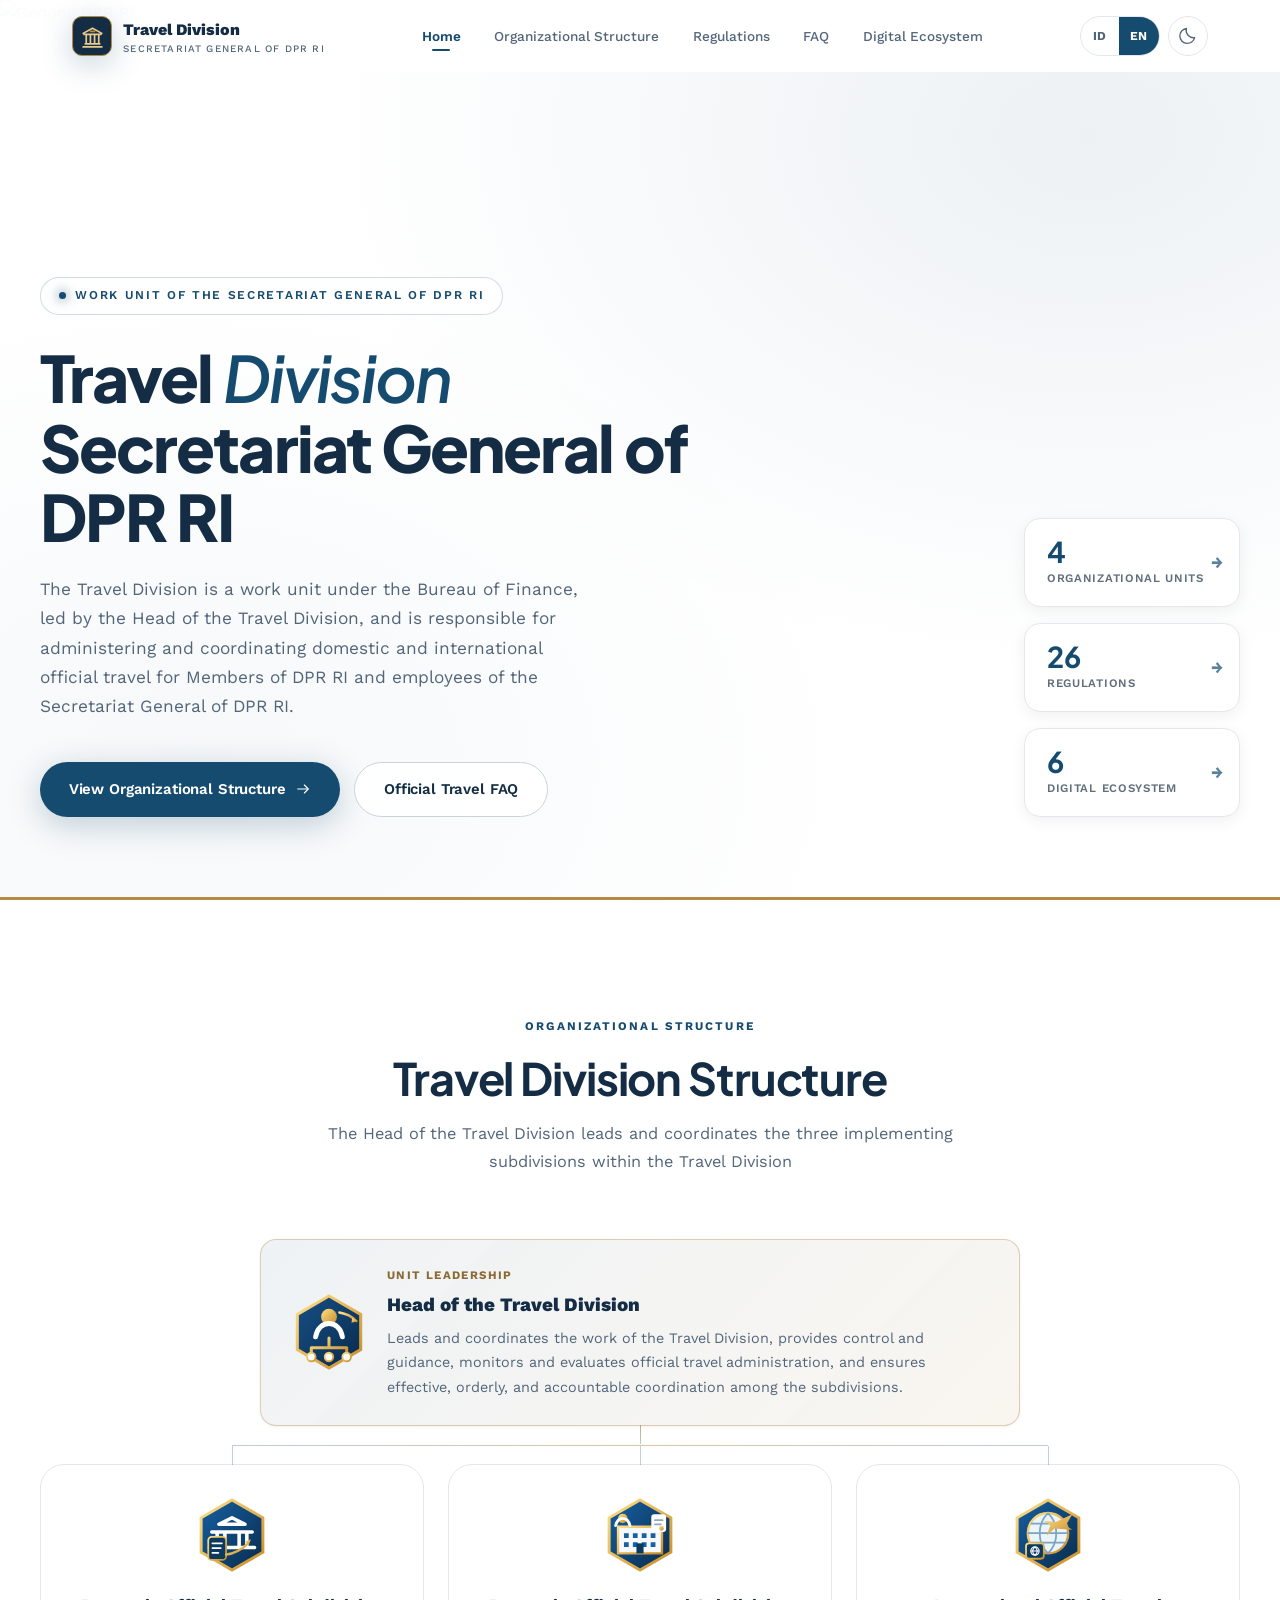
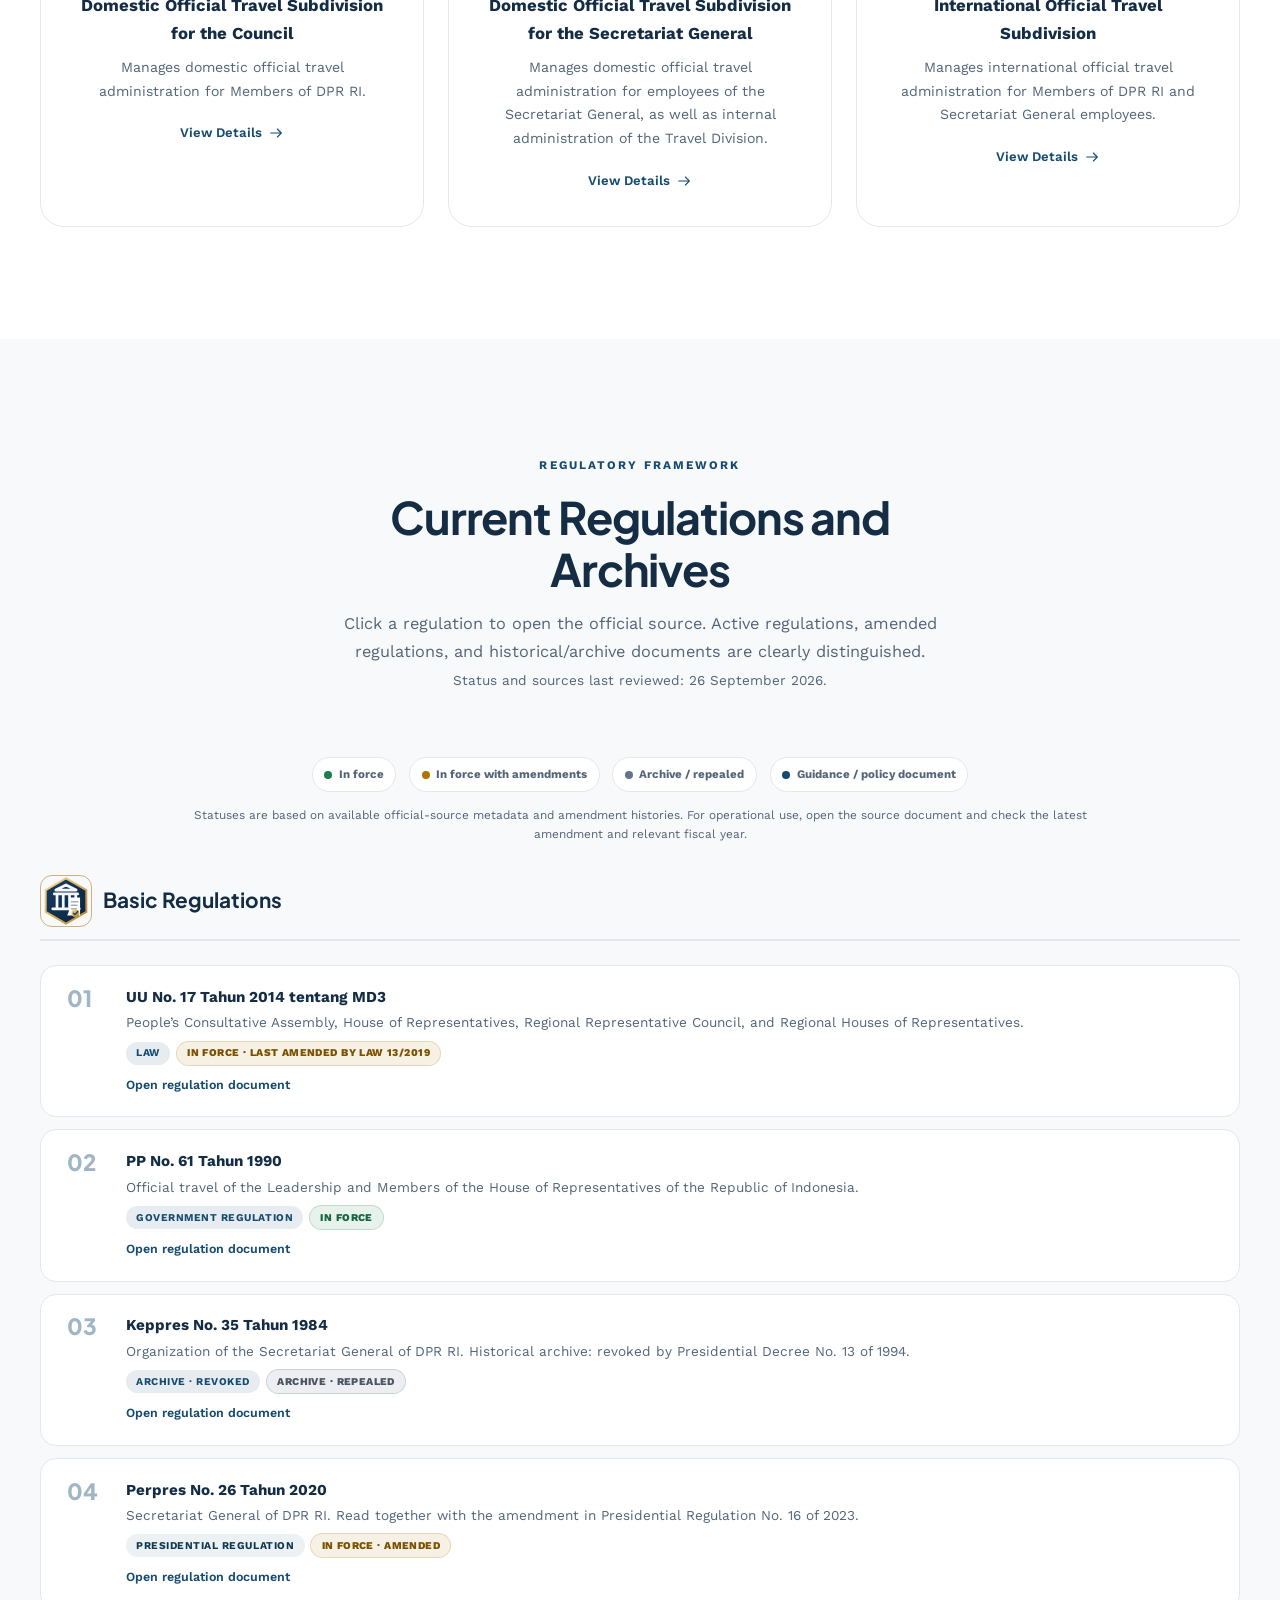
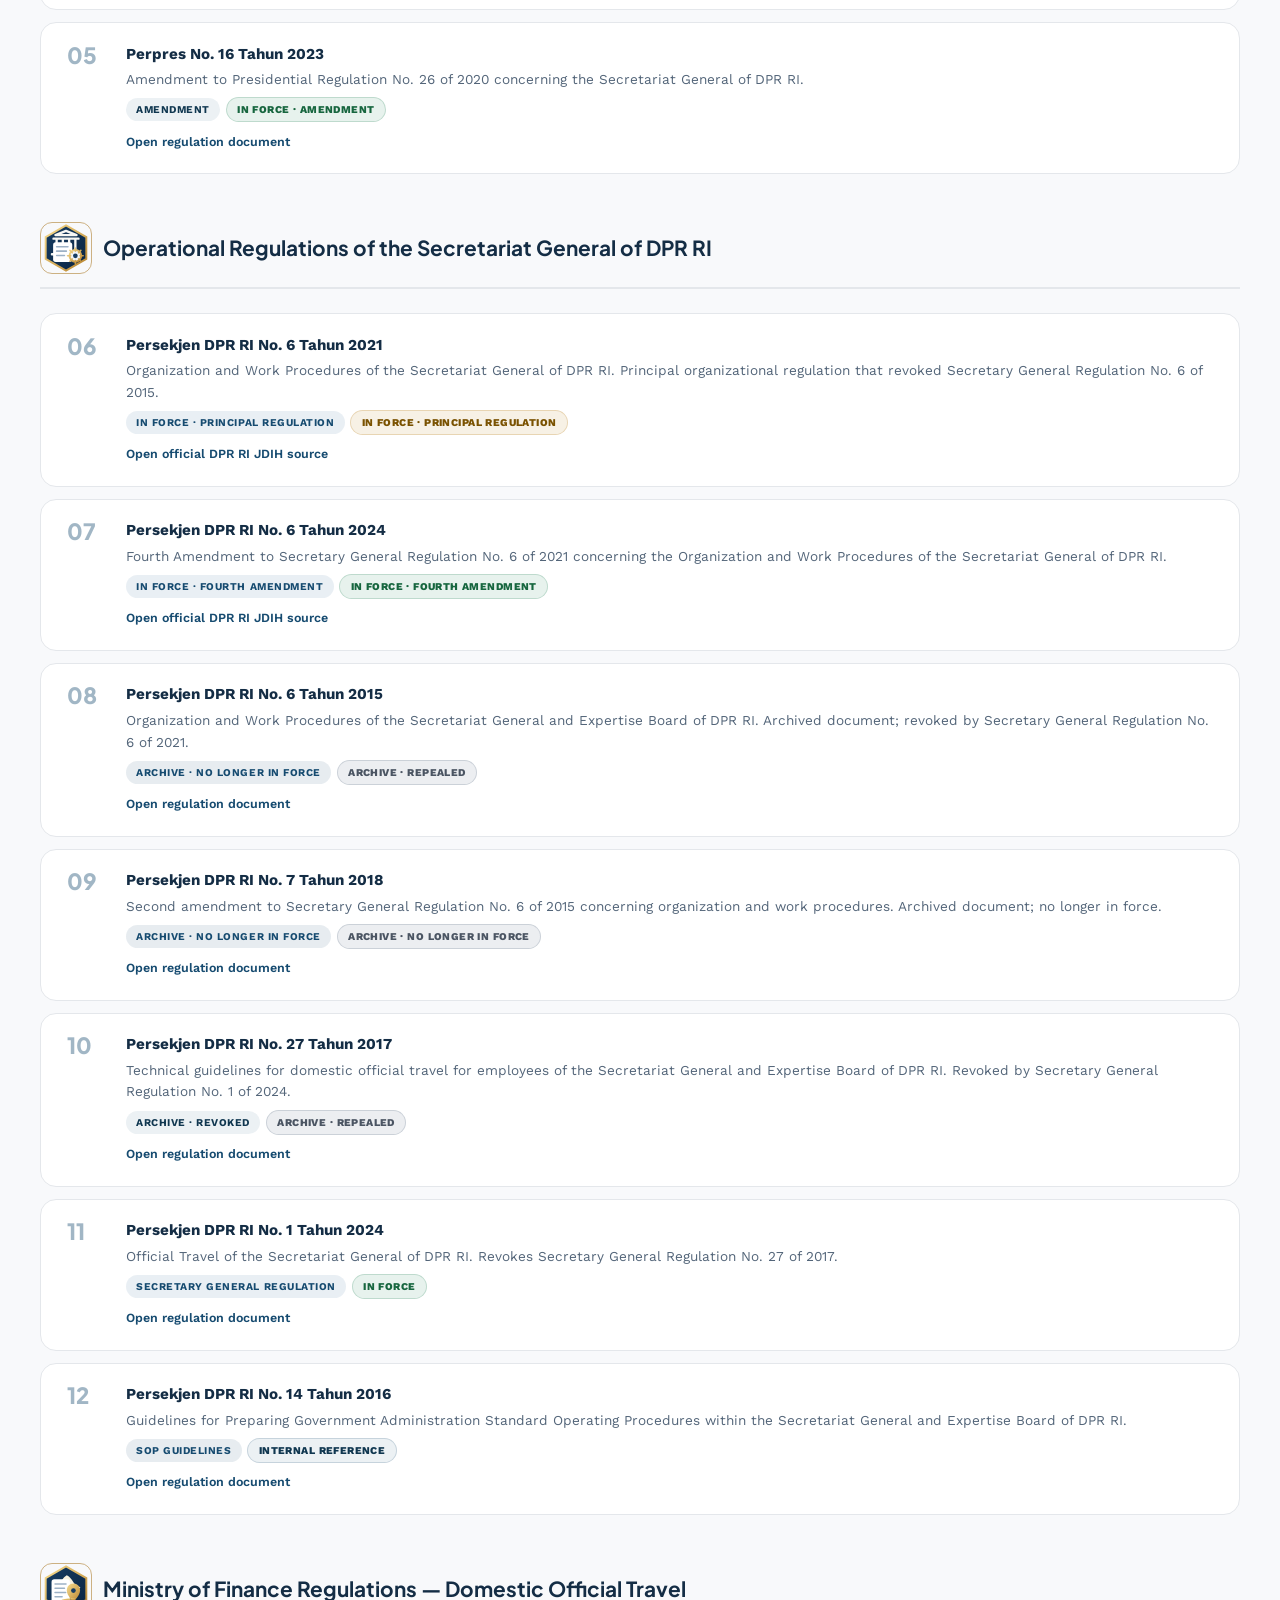
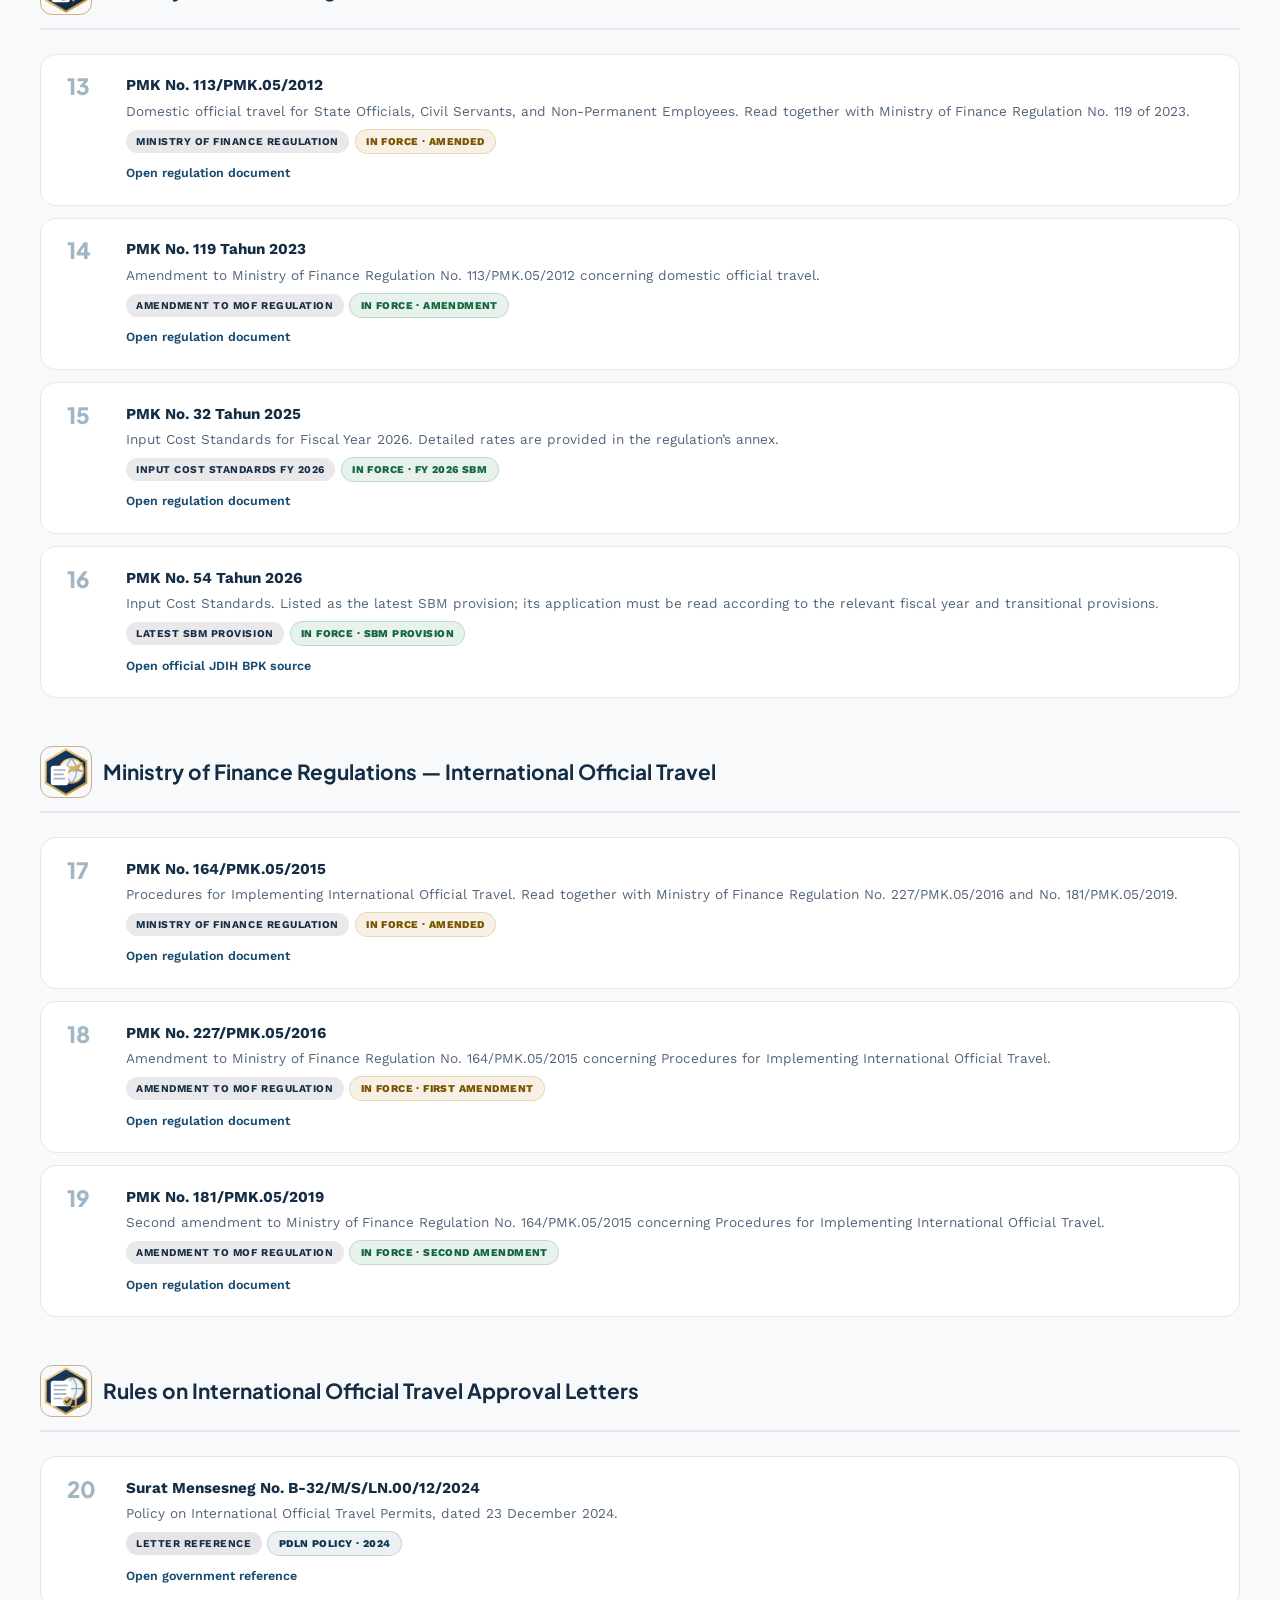
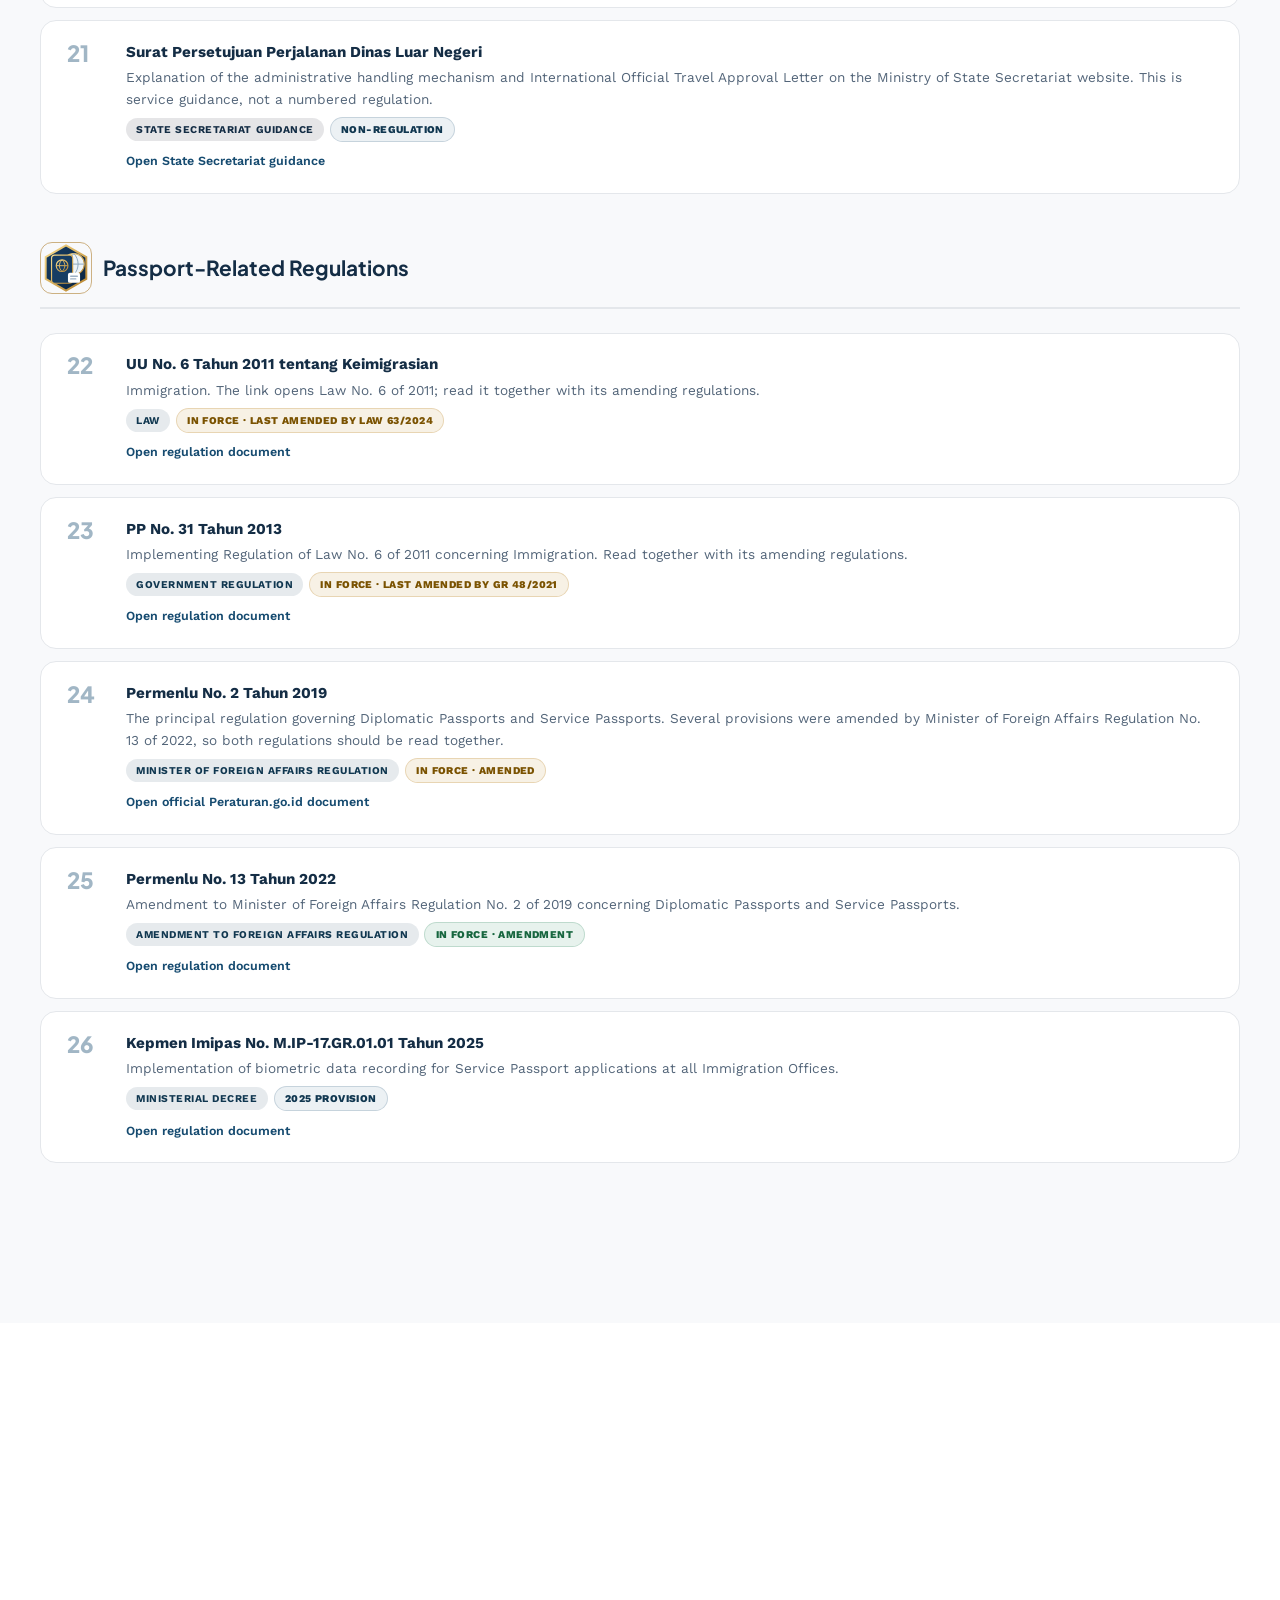
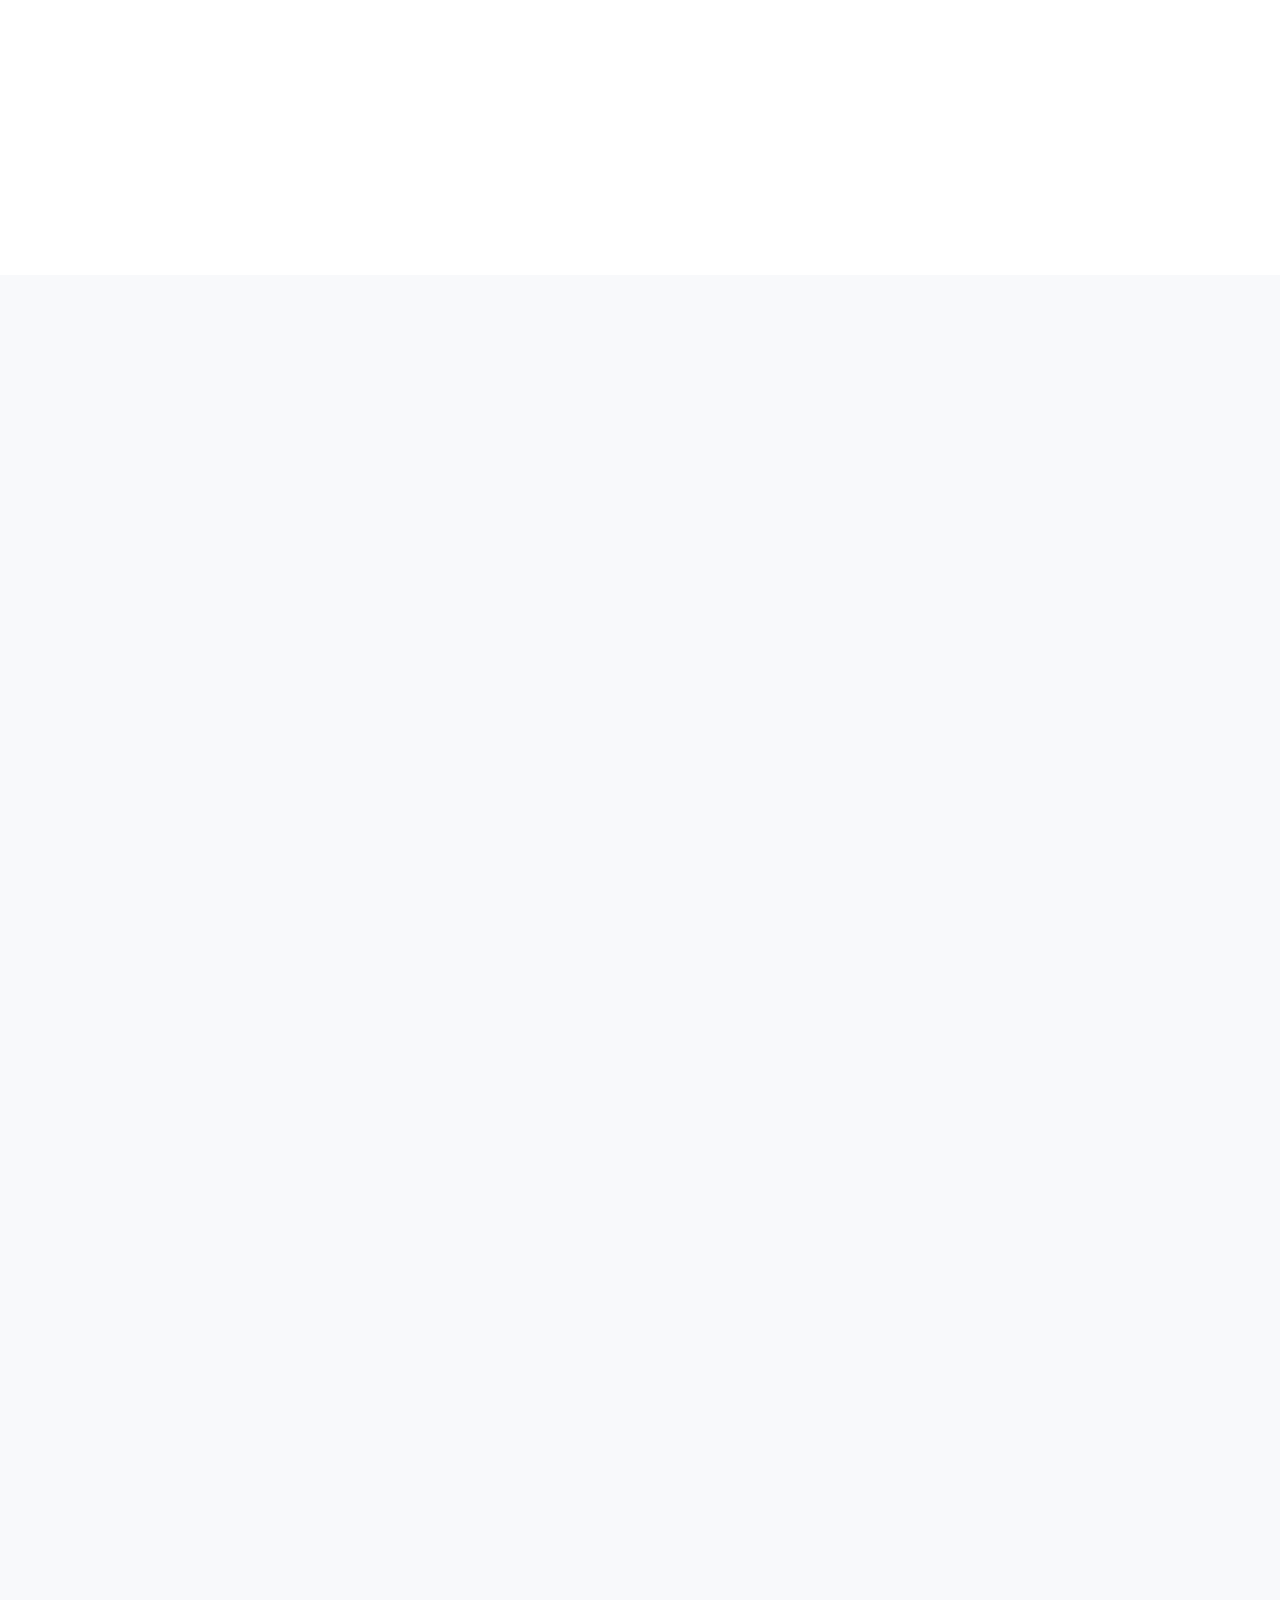
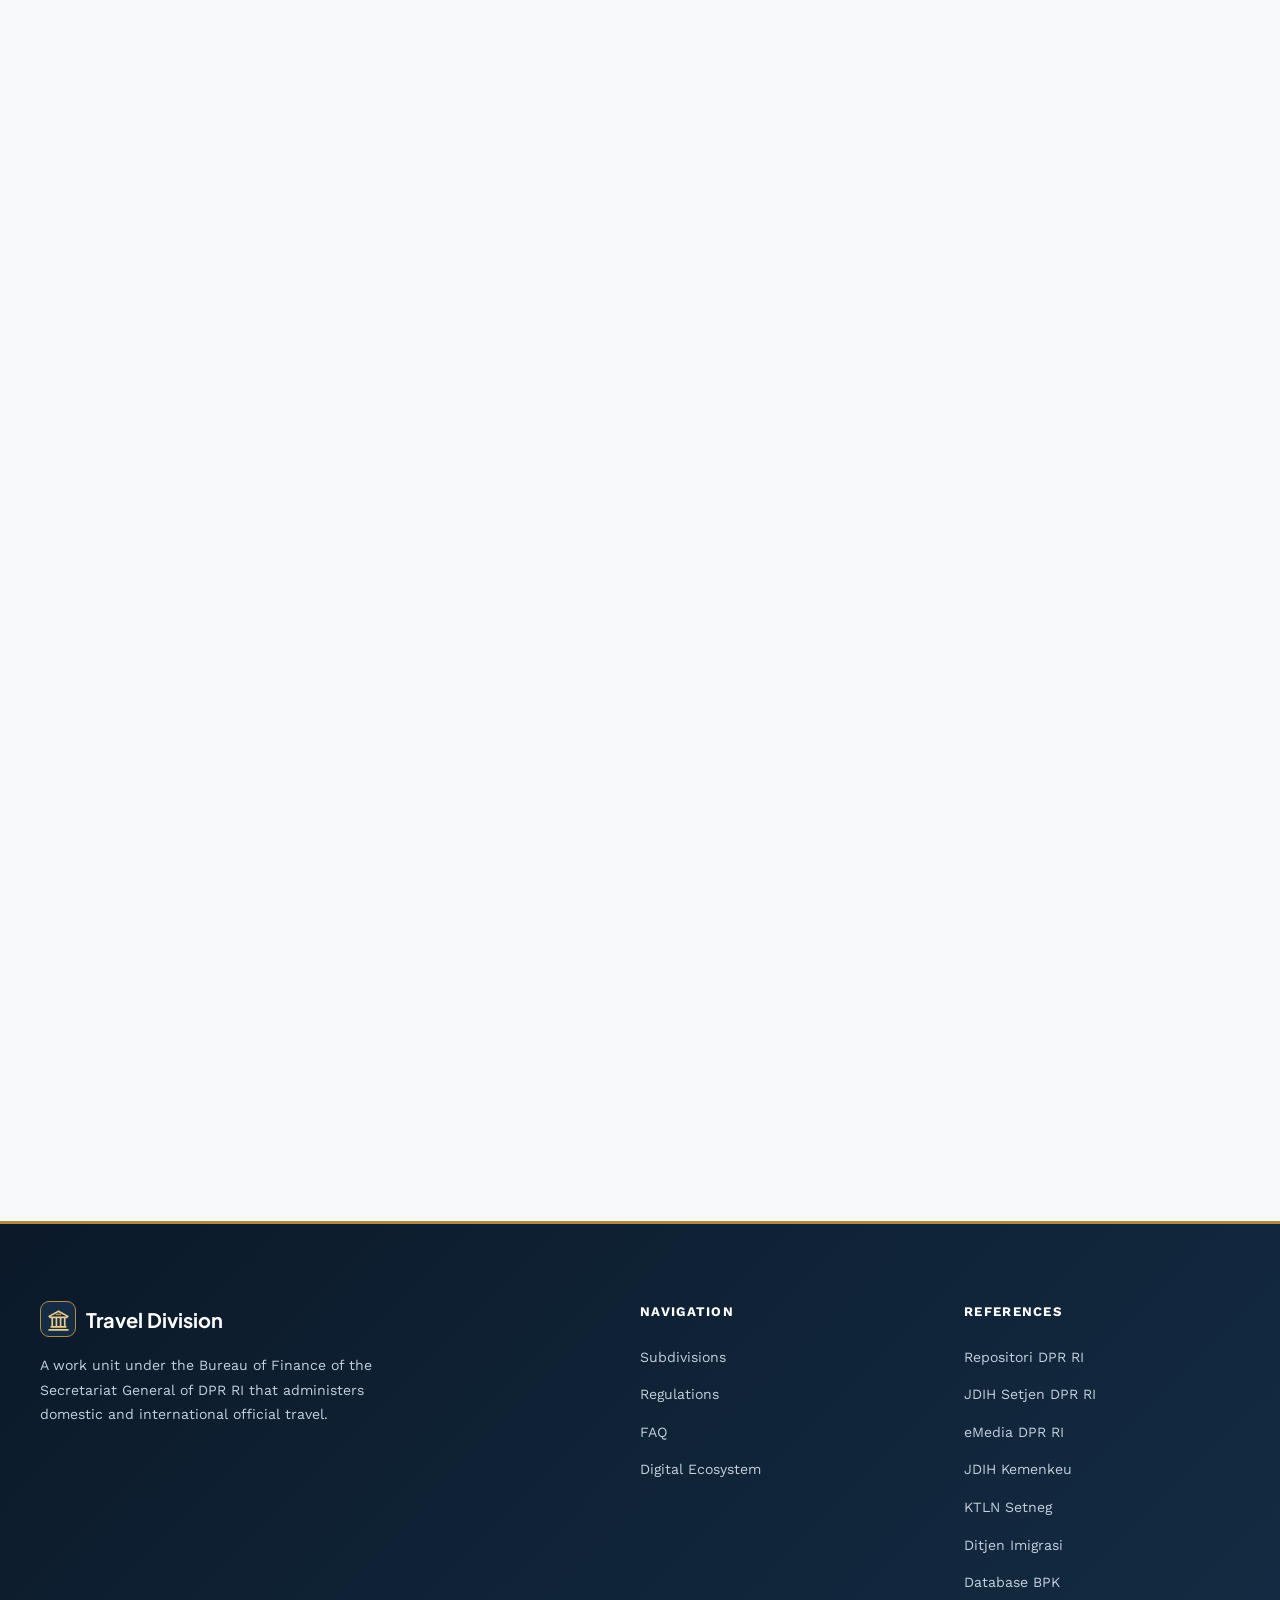
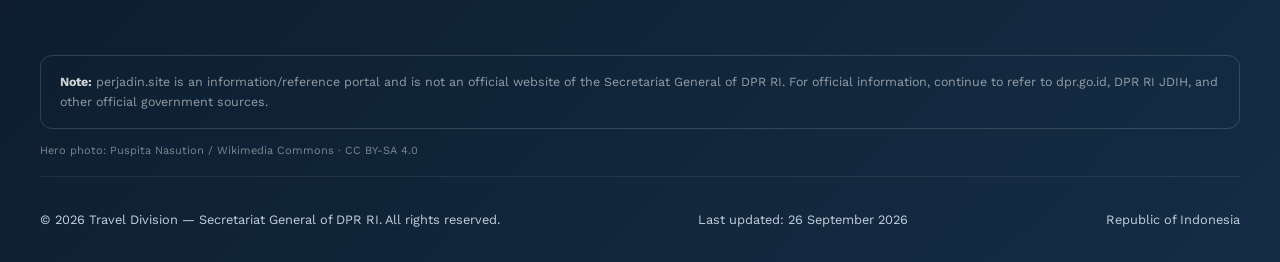
==== en.html @ 9d063dad "Bust cache for restored opening assets on English page" ====
<!DOCTYPE html>
<html lang="en">
<head>
<meta charset="UTF-8">
<meta name="viewport" content="width=device-width, initial-scale=1.0">
<meta name="robots" content="index,follow,max-image-preview:large">
<meta name="referrer" content="strict-origin-when-cross-origin">
<link rel="canonical" href="https://perjadin.site/en.html">
<link rel="alternate" hreflang="id" href="https://perjadin.site/">
<link rel="alternate" hreflang="en" href="https://perjadin.site/en.html">
<link rel="alternate" hreflang="x-default" href="https://perjadin.site/">
<link rel="icon" type="image/svg+xml" href="/assets/logo-aplikasi-perjalanan-dinas.svg?v=20260926-1">
<link rel="apple-touch-icon" sizes="180x180" href="/assets/apple-touch-icon.png?v=20260926-1">
<link rel="manifest" href="/site.webmanifest">
<meta name="theme-color" content="#164B70">
<meta property="og:type" content="website">
<meta property="og:site_name" content="perjadin.site">
<meta property="og:locale" content="en_US">
<meta property="og:locale:alternate" content="id_ID">
<meta property="og:url" content="https://perjadin.site/en.html">
<meta property="og:title" content="Travel Division — Secretariat General of DPR RI">
<meta property="og:updated_time" content="2026-09-26T10:37:00+07:00">
<meta property="og:description" content="Official travel information, regulations, FAQs, and the digital ecosystem of the Travel Division, Secretariat General of DPR RI.">
<meta property="og:image" content="https://raw.githubusercontent.com/wongkito80/perjadin-site/main/assets/og-perjadin.png">
<meta property="og:image:url" content="https://raw.githubusercontent.com/wongkito80/perjadin-site/main/assets/og-perjadin.png">
<meta property="og:image:secure_url" content="https://raw.githubusercontent.com/wongkito80/perjadin-site/main/assets/og-perjadin.png">
<meta property="og:image:type" content="image/png">
<meta property="og:image:width" content="1200">
<meta property="og:image:height" content="630">
<meta property="og:image:alt" content="Travel Division, Bureau of Finance, Secretariat General of DPR RI — Official Travel Digital Ecosystem">
<meta name="twitter:card" content="summary_large_image">
<meta name="twitter:title" content="Travel Division — Secretariat General of DPR RI">
<meta name="twitter:description" content="Official travel information, regulations, FAQs, and the digital ecosystem of the Travel Division, Secretariat General of DPR RI.">
<meta name="twitter:image:alt" content="Travel Division, Bureau of Finance, Secretariat General of DPR RI — Official Travel Digital Ecosystem">
<meta name="twitter:image" content="https://raw.githubusercontent.com/wongkito80/perjadin-site/main/assets/og-perjadin.png">
<title>Travel Division — Secretariat General of DPR RI</title>
<meta name="description" content="Travel Division website of the Bureau of Finance, Secretariat General of DPR RI, providing official travel information, regulatory references, FAQs, and related services.">
<script type="application/ld+json">
{
  "@context": "https://schema.org",
  "@type": "WebSite",
  "name": "Travel Division — Secretariat General of DPR RI",
  "url": "https://perjadin.site/en.html",
  "inLanguage": "en",
  "description": "Information and reference portal for official travel administration of the Travel Division, Bureau of Finance, Secretariat General of DPR RI.",
  "dateModified": "2026-09-26",
  "about": {
    "@type": "GovernmentOrganization",
    "name": "Travel Division, Bureau of Finance, Secretariat General of DPR RI",
    "url": "https://www.dpr.go.id/"
  }
}
</script>
<link rel="preconnect" href="https://upload.wikimedia.org" crossorigin>
<link rel="preconnect" href="https://fonts.googleapis.com">
<link rel="preconnect" href="https://fonts.gstatic.com" crossorigin>
<link href="https://fonts.googleapis.com/css2?family=Work+Sans:ital,wght@0,300;0,400;0,500;0,600;0,700;0,800;0,900;1,400&amp;family=Plus+Jakarta+Sans:ital,wght@0,300;0,400;0,500;0,600;0,700;0,800;1,400&amp;display=swap" rel="stylesheet">
<link rel="stylesheet" href="/assets/site.css?v=20260927-1">
<noscript></noscript>
</head>
<body class="no-scroll">
<a class="skip-link" href="#main-content">Skip to main content</a>

<div id="loader" role="status" aria-live="polite" aria-label="Loading the Travel Division portal of the Secretariat General of DPR RI">
  <div class="loader-mark" aria-hidden="true"><svg class="ui-icon" viewbox="0 0 24 24" fill="none" stroke="currentColor" stroke-width="1.6" stroke-linecap="round" stroke-linejoin="round" focusable="false"><path d="M3 9 12 4l9 5M4 10h16M5 19h14M3 22h18M6 10v9m4-9v9m4-9v9m4-9v9"></path><path class="icon-accent" d="M10 7h4"></path></svg></div>
  <div class="loader-identity">
    <div class="loader-title">Travel <span>Division</span></div>
    <div class="loader-subtitle">Secretariat General of DPR RI</div>
  </div>
  <div class="loader-bar-wrap" aria-hidden="true"><div class="loader-bar-fill"></div></div>
  <div class="loader-tagline">OFFICIAL TRAVEL INFORMATION PORTAL</div>
</div>

<header class="nav" id="navbar">
  <div class="nav-inner">
    <a href="#home" class="nav-brand">
      <div class="nav-brand-emblem"><svg class="ui-icon" viewbox="0 0 24 24" fill="none" stroke="currentColor" stroke-width="1.6" stroke-linecap="round" stroke-linejoin="round" aria-hidden="true" focusable="false"><path d="M3 9 12 4l9 5M4 10h16M5 19h14M3 22h18M6 10v9m4-9v9m4-9v9m4-9v9"></path><path class="icon-accent" d="M10 7h4"></path></svg></div>
      <div class="nav-brand-text">
        <span>Travel Division</span>
        <small>Secretariat General of DPR RI</small>
      </div>
    </a>
    <nav class="primary-nav" aria-label="Primary navigation"><ul class="nav-links" id="navLinks">
      <li><a href="#home" class="nav-link active">Home</a></li>
      <li><a href="#struktur" class="nav-link">Organizational Structure</a></li>
      <li><a href="#regulasi" class="nav-link">Regulations</a></li>
      <li><a href="#faq" class="nav-link">FAQ</a></li>
      <li><a href="#digital" class="nav-link">Digital Ecosystem</a></li>
    </ul></nav>
    <div class="nav-actions">
      <div class="lang-switch-static" role="group" aria-label="Language selection"><button type="button" id="switchToIndonesian" aria-label="Switch to Indonesian" title="Indonesian">ID</button><span class="active" aria-current="page">EN</span></div>
      <button class="nav-btn" id="themeToggle" aria-label="Switch to dark mode" aria-pressed="false"><svg class="ui-icon" viewbox="0 0 24 24" fill="none" stroke="currentColor" stroke-width="1.6" stroke-linecap="round" stroke-linejoin="round" aria-hidden="true" focusable="false"><path d="M20 14A9 9 0 0 1 10 3a9 9 0 1 0 10 11Z"></path></svg></button>
      <button class="nav-hamburger" id="hamburger" aria-label="Open or close navigation" aria-controls="navLinks" aria-expanded="false"><span></span><span></span><span></span></button>
    </div>
  </div>
</header>
<div class="nav-overlay" id="navOverlay"></div>

<main id="main-content">
<section class="hero" id="home">
  <div class="hero-bg">
    <img id="heroBuildingImage" src="https://upload.wikimedia.org/wikipedia/commons/5/58/DPR-MPR_building_complex.jpg" alt="Gedung DPR RI" width="640" height="425" fetchpriority="high" decoding="async">
  </div>
  <div class="hero-inner">
    <div class="hero-content">
      <div class="hero-eyebrow">
        <span class="hero-eyebrow-dot"></span>
        <span>Work Unit of the Secretariat General of DPR RI</span>
      </div>
      <h1>Travel <em>Division</em><br>Secretariat General of DPR RI</h1>
      <p class="hero-desc">The Travel Division is a work unit under the Bureau of Finance, led by the Head of the Travel Division, and is responsible for administering and coordinating domestic and international official travel for Members of DPR RI and employees of the Secretariat General of DPR RI.</p>
      <div class="hero-actions">
        <a href="#struktur" class="btn btn-primary"><span>View Organizational Structure</span> <svg class="ui-icon" viewbox="0 0 24 24" fill="none" stroke="currentColor" stroke-width="1.6" stroke-linecap="round" stroke-linejoin="round" aria-hidden="true" focusable="false"><path d="M4 12h16m-6-6 6 6-6 6"></path></svg></a>
        <a href="#faq" class="btn btn-ghost"><span>Official Travel FAQ</span></a>
      </div>
    </div>
    <div class="hero-stats">
      <a class="hero-stat quick-nav" href="#struktur" aria-label="View Organizational Structure"><div class="hero-stat-value"><span class="counter" data-target="4">0</span></div><div class="hero-stat-label">Organizational Units</div></a>
      <a class="hero-stat quick-nav" href="#regulasi" aria-label="View Regulations"><div class="hero-stat-value"><span class="counter" data-target="26">0</span></div><div class="hero-stat-label">Regulations</div></a>
      <a class="hero-stat quick-nav" href="#digital" aria-label="View Digital Ecosystem"><div class="hero-stat-value"><span class="counter" data-target="6">0</span></div><div class="hero-stat-label">Digital Ecosystem</div></a>
    </div>
  </div>
</div>
</section>

<!-- Link audit 2026-09-26: external regulatory and service links reviewed; PMK 54/2026 updated to JDIH BPK; official-source links retained where verified. --><section class="section" id="struktur">
  <div class="section-inner">
    <div class="section-header centered reveal">
      <div class="section-label">Organizational Structure</div>
      <h2 class="section-title">Travel Division Structure</h2>
      <p class="section-subtitle">The Head of the Travel Division leads and coordinates the three implementing subdivisions within the Travel Division</p>
    </div>
    <div class="struktur-leader reveal" role="button" tabindex="0" aria-haspopup="dialog" aria-controls="modal-kepala">
      <div class="struktur-leader-icon struktur-logo"><img src="/assets/struktur-kepala-bagian.svg?v=20260926-2" alt="Head of the Travel Division" class="struktur-logo-img" width="96" height="96" decoding="async" loading="lazy"></div>
      <div>
        <span class="struktur-leader-eyebrow">Unit Leadership</span>
        <h3>Head of the Travel Division</h3>
        <p>Leads and coordinates the work of the Travel Division, provides control and guidance, monitors and evaluates official travel administration, and ensures effective, orderly, and accountable coordination among the subdivisions.</p>
      </div>
    </div>
    <div class="struktur-grid">
      <div class="struktur-card reveal" role="button" tabindex="0" aria-haspopup="dialog" aria-controls="modal-dewan">
        <div class="struktur-icon struktur-logo"><img src="/assets/struktur-dn-dewan.svg?v=20260926-2" alt="Domestic Official Travel Subdivision for the Council" class="struktur-logo-img" width="96" height="96" loading="lazy" decoding="async"></div>
        <h3>Domestic Official Travel Subdivision for the Council</h3>
        <p>Manages domestic official travel administration for Members of DPR RI.</p>
        <span class="struktur-link">View Details <svg class="ui-icon" viewbox="0 0 24 24" fill="none" stroke="currentColor" stroke-width="1.6" stroke-linecap="round" stroke-linejoin="round" aria-hidden="true" focusable="false"><path d="M4 12h16m-6-6 6 6-6 6"></path></svg></span>
      </div>
      <div class="struktur-card reveal reveal-delay-1" role="button" tabindex="0" aria-haspopup="dialog" aria-controls="modal-setjen">
        <div class="struktur-icon struktur-logo"><img src="/assets/struktur-dn-setjen.svg?v=20260926-2" alt="Domestic Official Travel Subdivision for the Secretariat General" class="struktur-logo-img" width="96" height="96" loading="lazy" decoding="async"></div>
        <h3>Domestic Official Travel Subdivision for the Secretariat General</h3>
        <p>Manages domestic official travel administration for employees of the Secretariat General, as well as internal administration of the Travel Division.</p>
        <span class="struktur-link">View Details <svg class="ui-icon" viewbox="0 0 24 24" fill="none" stroke="currentColor" stroke-width="1.6" stroke-linecap="round" stroke-linejoin="round" aria-hidden="true" focusable="false"><path d="M4 12h16m-6-6 6 6-6 6"></path></svg></span>
      </div>
      <div class="struktur-card reveal reveal-delay-2" role="button" tabindex="0" aria-haspopup="dialog" aria-controls="modal-luar">
        <div class="struktur-icon struktur-logo"><img src="/assets/struktur-luar-negeri.svg?v=20260926-2" alt="International Official Travel Subdivision" class="struktur-logo-img" width="96" height="96" loading="lazy" decoding="async"></div>
        <h3>International Official Travel Subdivision</h3>
        <p>Manages international official travel administration for Members of DPR RI and Secretariat General employees.</p>
        <span class="struktur-link">View Details <svg class="ui-icon" viewbox="0 0 24 24" fill="none" stroke="currentColor" stroke-width="1.6" stroke-linecap="round" stroke-linejoin="round" aria-hidden="true" focusable="false"><path d="M4 12h16m-6-6 6 6-6 6"></path></svg></span>
      </div>
    </div>
  </div>
</section>

<section class="section section-alt" id="regulasi">
  <div class="section-inner">
    <div class="section-header centered reveal">
      <div class="section-label">Regulatory Framework</div>
      <h2 class="section-title">Current Regulations and Archives</h2>
      <p class="section-subtitle">Click a regulation to open the official source. Active regulations, amended regulations, and historical/archive documents are clearly distinguished.<br><small>Status and sources last reviewed: 26 September 2026.</small></p>
    </div>

    <div class="regulasi-status-legend" aria-label="Regulation status legend"><span class="legend-active"><i></i>In force</span><span class="legend-amended"><i></i>In force with amendments</span><span class="legend-archive"><i></i>Archive / repealed</span><span class="legend-info"><i></i>Guidance / policy document</span></div><p class="regulasi-audit-note">Statuses are based on available official-source metadata and amendment histories. For operational use, open the source document and check the latest amendment and relevant fiscal year.</p>
    <div class="regulasi-category reveal">
      <div class="regulasi-category-title"><div class="cat-icon dasar"><img src="/assets/regulasi-dasar.svg?v=20260926-1" alt="Basic Regulations" width="128" height="128" loading="lazy" decoding="async"></div><span>Basic Regulations</span></div>
      <div class="regulasi-list">
        <a class="regulasi-item" href="https://jdih.kemenkeu.go.id/dok/uu-17-tahun-2014" target="_blank" rel="noopener noreferrer" aria-label="Open UU No. 17 Tahun 2014 tentang MD3 (new tab)"><div class="regulasi-num">01</div><div class="regulasi-content"><h4>UU No. 17 Tahun 2014 tentang MD3</h4><p>People’s Consultative Assembly, House of Representatives, Regional Representative Council, and Regional Houses of Representatives.</p><span class="regulasi-tag tag-utama">Law</span><span class="regulasi-status status-amended">In force · Last amended by Law 13/2019</span><span class="regulasi-source">Open regulation document</span></div></a>
        <a class="regulasi-item" href="https://peraturan.bpk.go.id/Details/63584/pp-no-61-tahun-1990" target="_blank" rel="noopener noreferrer" aria-label="Open PP No. 61 Tahun 1990 (new tab)"><div class="regulasi-num">02</div><div class="regulasi-content"><h4>PP No. 61 Tahun 1990</h4><p>Official travel of the Leadership and Members of the House of Representatives of the Republic of Indonesia.</p><span class="regulasi-tag tag-utama">Government Regulation</span><span class="regulasi-status status-active">In force</span><span class="regulasi-source">Open regulation document</span></div></a>
        <a class="regulasi-item" href="https://peraturan.bpk.go.id/Details/65299/keppres-no-35-tahun-1984" target="_blank" rel="noopener noreferrer" aria-label="Open Keppres No. 35 Tahun 1984 (new tab)"><div class="regulasi-num">03</div><div class="regulasi-content"><h4>Keppres No. 35 Tahun 1984</h4><p>Organization of the Secretariat General of DPR RI. Historical archive: revoked by Presidential Decree No. 13 of 1994.</p><span class="regulasi-tag tag-utama">Archive · Revoked</span><span class="regulasi-status status-archive">Archive · Repealed</span><span class="regulasi-source">Open regulation document</span></div></a>
        <a class="regulasi-item" href="https://peraturan.bpk.go.id/Details/132019/perpres-no-26-tahun-2020" target="_blank" rel="noopener noreferrer" aria-label="Open Perpres No. 26 Tahun 2020 (new tab)"><div class="regulasi-num">04</div><div class="regulasi-content"><h4>Perpres No. 26 Tahun 2020</h4><p>Secretariat General of DPR RI. Read together with the amendment in Presidential Regulation No. 16 of 2023.</p><span class="regulasi-tag tag-penting">Presidential Regulation</span><span class="regulasi-status status-amended">In force · Amended</span><span class="regulasi-source">Open regulation document</span></div></a>
        <a class="regulasi-item" href="https://peraturan.bpk.go.id/Details/243688/perpres-no-16-tahun-2023" target="_blank" rel="noopener noreferrer" aria-label="Open Perpres No. 16 Tahun 2023 (new tab)"><div class="regulasi-num">05</div><div class="regulasi-content"><h4>Perpres No. 16 Tahun 2023</h4><p>Amendment to Presidential Regulation No. 26 of 2020 concerning the Secretariat General of DPR RI.</p><span class="regulasi-tag tag-penting">Amendment</span><span class="regulasi-status status-active">In force · Amendment</span><span class="regulasi-source">Open regulation document</span></div></a>
      </div>
    </div>

    <div class="regulasi-category reveal">
      <div class="regulasi-category-title"><div class="cat-icon operasional"><img src="/assets/regulasi-operasional.svg?v=20260926-1" alt="Operational Regulations" width="128" height="128" loading="lazy" decoding="async"></div><span>Operational Regulations of the Secretariat General of DPR RI</span></div>
      <div class="regulasi-list">
        <a class="regulasi-item" href="https://jdih.dpr.go.id/setjen/detail-dokumen/tipe/peraturan_sekjen/organisasi-dan-tata-kerja-sekretariat-jenderal-dewan-perwakilan-rakyat-republik-indonesia" target="_blank" rel="noopener noreferrer" aria-label="Open Persekjen DPR RI No. 6 Tahun 2021 (new tab)"><div class="regulasi-num">06</div><div class="regulasi-content"><h4>Persekjen DPR RI No. 6 Tahun 2021</h4><p>Organization and Work Procedures of the Secretariat General of DPR RI. Principal organizational regulation that revoked Secretary General Regulation No. 6 of 2015.</p><span class="regulasi-tag tag-terkini">In Force · Principal Regulation</span><span class="regulasi-status status-amended">In force · Principal regulation</span><span class="regulasi-source">Open official DPR RI JDIH source</span></div></a>
<a class="regulasi-item" href="https://jdih.dpr.go.id/setjen/detail-dokumen/tipe/peraturan_sekjen/[base64]" target="_blank" rel="noopener noreferrer" aria-label="Open Persekjen DPR RI No. 6 Tahun 2024 (new tab)"><div class="regulasi-num">07</div><div class="regulasi-content"><h4>Persekjen DPR RI No. 6 Tahun 2024</h4><p>Fourth Amendment to Secretary General Regulation No. 6 of 2021 concerning the Organization and Work Procedures of the Secretariat General of DPR RI.</p><span class="regulasi-tag tag-terkini">In Force · Fourth Amendment</span><span class="regulasi-status status-active">In force · Fourth amendment</span><span class="regulasi-source">Open official DPR RI JDIH source</span></div></a>
<a class="regulasi-item" href="https://jdih.dpr.go.id/setjen/detail-dokumen/tipe/peraturan_sekjen/organisasi-dan-tata-kerja-sekretariat-jenderal-dan-badan-keahlian-dewan-perwakilan-rakyat-republik-indonesia" target="_blank" rel="noopener noreferrer" aria-label="Open Persekjen DPR RI No. 6 Tahun 2015 (new tab)"><div class="regulasi-num">08</div><div class="regulasi-content"><h4>Persekjen DPR RI No. 6 Tahun 2015</h4><p>Organization and Work Procedures of the Secretariat General and Expertise Board of DPR RI. Archived document; revoked by Secretary General Regulation No. 6 of 2021.</p><span class="regulasi-tag tag-utama">Archive · No Longer in Force</span><span class="regulasi-status status-archive">Archive · Repealed</span><span class="regulasi-source">Open regulation document</span></div></a>
        <a class="regulasi-item" href="https://jdih.dpr.go.id/setjen/detail-dokumen/tipe/peraturan_sekjen/perubahan-kedua-atas-peraturan-sekretaris-jenderal-dpr-ri-nomor-6-tahun-2015-tentang-organisasi-dan-tata-kerja-sekretariat-jenderal-dan-badan-keahlian-dpr-ri" target="_blank" rel="noopener noreferrer" aria-label="Open Persekjen DPR RI No. 7 Tahun 2018 (new tab)"><div class="regulasi-num">09</div><div class="regulasi-content"><h4>Persekjen DPR RI No. 7 Tahun 2018</h4><p>Second amendment to Secretary General Regulation No. 6 of 2015 concerning organization and work procedures. Archived document; no longer in force.</p><span class="regulasi-tag tag-utama">Archive · No Longer in Force</span><span class="regulasi-status status-archive">Archive · No longer in force</span><span class="regulasi-source">Open regulation document</span></div></a>
        <a class="regulasi-item" href="https://jdih.dpr.go.id/setjen/detail-dokumen/tipe/peraturan_sekjen/petunjuk-teknis-pelaksanaan-dan-pertanggungjawaban-perjalanan-dinas-dalam-negeri-bagi-pegawai-di-lingkungan-sekretariat-jenderal-dan-badan-keahlian-dewan-perwakilan-rakyat-republik-indonesia" target="_blank" rel="noopener noreferrer" aria-label="Open Persekjen DPR RI No. 27 Tahun 2017 (new tab)"><div class="regulasi-num">10</div><div class="regulasi-content"><h4>Persekjen DPR RI No. 27 Tahun 2017</h4><p>Technical guidelines for domestic official travel for employees of the Secretariat General and Expertise Board of DPR RI. Revoked by Secretary General Regulation No. 1 of 2024.</p><span class="regulasi-tag tag-penting">Archive · Revoked</span><span class="regulasi-status status-archive">Archive · Repealed</span><span class="regulasi-source">Open regulation document</span></div></a>
        <a class="regulasi-item" href="https://jdih.dpr.go.id/setjen/detail-dokumen/tipe/peraturan_sekjen/perjalanan-dinas-sekretariat-jenderal-dewan-perwakilan-rakyat-republik-indonesia" target="_blank" rel="noopener noreferrer" aria-label="Open Persekjen DPR RI No. 1 Tahun 2024 (new tab)"><div class="regulasi-num">11</div><div class="regulasi-content"><h4>Persekjen DPR RI No. 1 Tahun 2024</h4><p>Official Travel of the Secretariat General of DPR RI. Revokes Secretary General Regulation No. 27 of 2017.</p><span class="regulasi-tag tag-terkini">Secretary General Regulation</span><span class="regulasi-status status-active">In force</span><span class="regulasi-source">Open regulation document</span></div></a>
        <a class="regulasi-item" href="https://jdih.dpr.go.id/setjen/detail-dokumen/tipe/peraturan_sekjen/pedoman-penyusunan-standar-operasional-prosedur-administrasi-pemerintahan-di-lingkungan-sekretariat-jenderal-dan-badan-keahlian-dewan-perwakilan-rakyat-republik-indonesia" target="_blank" rel="noopener noreferrer" aria-label="Open Persekjen DPR RI No. 14 Tahun 2016 (new tab)"><div class="regulasi-num">12</div><div class="regulasi-content"><h4>Persekjen DPR RI No. 14 Tahun 2016</h4><p>Guidelines for Preparing Government Administration Standard Operating Procedures within the Secretariat General and Expertise Board of DPR RI.</p><span class="regulasi-tag tag-utama">SOP Guidelines</span><span class="regulasi-status status-info">Internal reference</span><span class="regulasi-source">Open regulation document</span></div></a>
      </div>
    </div>

    <div class="regulasi-category reveal">
      <div class="regulasi-category-title"><div class="cat-icon keuangan"><img src="/assets/regulasi-pmk-dn.svg?v=20260926-1" alt="Domestic Official Travel Regulations" width="128" height="128" loading="lazy" decoding="async"></div><span>Ministry of Finance Regulations — Domestic Official Travel</span></div>
      <div class="regulasi-list">
        <a class="regulasi-item" href="https://jdih.kemenkeu.go.id/dok/113-pmk-05-2012" target="_blank" rel="noopener noreferrer" aria-label="Open PMK No. 113/PMK.05/2012 (new tab)"><div class="regulasi-num">13</div><div class="regulasi-content"><h4>PMK No. 113/PMK.05/2012</h4><p>Domestic official travel for State Officials, Civil Servants, and Non-Permanent Employees. Read together with Ministry of Finance Regulation No. 119 of 2023.</p><span class="regulasi-tag tag-pmk">Ministry of Finance Regulation</span><span class="regulasi-status status-amended">In force · Amended</span><span class="regulasi-source">Open regulation document</span></div></a>
        <a class="regulasi-item" href="https://jdih.kemenkeu.go.id/dok/pmk-119-tahun-2023" target="_blank" rel="noopener noreferrer" aria-label="Open PMK No. 119 Tahun 2023 (new tab)"><div class="regulasi-num">14</div><div class="regulasi-content"><h4>PMK No. 119 Tahun 2023</h4><p>Amendment to Ministry of Finance Regulation No. 113/PMK.05/2012 concerning domestic official travel.</p><span class="regulasi-tag tag-pmk">Amendment to MoF Regulation</span><span class="regulasi-status status-active">In force · Amendment</span><span class="regulasi-source">Open regulation document</span></div></a>
        <a class="regulasi-item" href="https://jdih.kemenkeu.go.id/dok/pmk-32-tahun-2025" target="_blank" rel="noopener noreferrer" aria-label="Open PMK No. 32 Tahun 2025 (new tab)"><div class="regulasi-num">15</div><div class="regulasi-content"><h4>PMK No. 32 Tahun 2025</h4><p>Input Cost Standards for Fiscal Year 2026. Detailed rates are provided in the regulation’s annex.</p><span class="regulasi-tag tag-pmk">Input Cost Standards FY 2026</span><span class="regulasi-status status-active">In force · FY 2026 SBM</span><span class="regulasi-source">Open regulation document</span></div></a>
<a class="regulasi-item" href="https://peraturan.bpk.go.id/Details/353532/pmk-no-54-tahun-2026" target="_blank" rel="noopener noreferrer" aria-label="Open PMK No. 54 Tahun 2026 (new tab)"><div class="regulasi-num">16</div><div class="regulasi-content"><h4>PMK No. 54 Tahun 2026</h4><p>Input Cost Standards. Listed as the latest SBM provision; its application must be read according to the relevant fiscal year and transitional provisions.</p><span class="regulasi-tag tag-pmk">Latest SBM Provision</span><span class="regulasi-status status-active">In force · SBM provision</span><span class="regulasi-source">Open official JDIH BPK source</span></div></a>
      </div>
    </div>

    <div class="regulasi-category reveal">
      <div class="regulasi-category-title"><div class="cat-icon keuangan"><img src="/assets/regulasi-pmk-ln.svg?v=20260926-1" alt="International Official Travel Regulations" width="128" height="128" loading="lazy" decoding="async"></div><span>Ministry of Finance Regulations — International Official Travel</span></div>
      <div class="regulasi-list">
        <a class="regulasi-item" href="https://jdih.kemenkeu.go.id/dok/164-pmk-05-2015" target="_blank" rel="noopener noreferrer" aria-label="Open PMK No. 164/PMK.05/2015 (new tab)"><div class="regulasi-num">17</div><div class="regulasi-content"><h4>PMK No. 164/PMK.05/2015</h4><p>Procedures for Implementing International Official Travel. Read together with Ministry of Finance Regulation No. 227/PMK.05/2016 and No. 181/PMK.05/2019.</p><span class="regulasi-tag tag-pmk">Ministry of Finance Regulation</span><span class="regulasi-status status-amended">In force · Amended</span><span class="regulasi-source">Open regulation document</span></div></a>
        <a class="regulasi-item" href="https://jdih.kemenkeu.go.id/dok/227-pmk-05-2016" target="_blank" rel="noopener noreferrer" aria-label="Open PMK No. 227/PMK.05/2016 (new tab)"><div class="regulasi-num">18</div><div class="regulasi-content"><h4>PMK No. 227/PMK.05/2016</h4><p>Amendment to Ministry of Finance Regulation No. 164/PMK.05/2015 concerning Procedures for Implementing International Official Travel.</p><span class="regulasi-tag tag-pmk">Amendment to MoF Regulation</span><span class="regulasi-status status-amended">In force · First amendment</span><span class="regulasi-source">Open regulation document</span></div></a>
        <a class="regulasi-item" href="https://jdih.kemenkeu.go.id/dok/181-pmk-05-2019" target="_blank" rel="noopener noreferrer" aria-label="Open PMK No. 181/PMK.05/2019 (new tab)"><div class="regulasi-num">19</div><div class="regulasi-content"><h4>PMK No. 181/PMK.05/2019</h4><p>Second amendment to Ministry of Finance Regulation No. 164/PMK.05/2015 concerning Procedures for Implementing International Official Travel.</p><span class="regulasi-tag tag-pmk">Amendment to MoF Regulation</span><span class="regulasi-status status-active">In force · Second amendment</span><span class="regulasi-source">Open regulation document</span></div></a>
      </div>
    </div>

    <div class="regulasi-category reveal">
      <div class="regulasi-category-title"><div class="cat-icon pdln"><img src="/assets/regulasi-persetujuan-pdln.svg?v=20260926-1" alt="International Official Travel Approval Rules" width="128" height="128" loading="lazy" decoding="async"></div><span>Rules on International Official Travel Approval Letters</span></div>
      <div class="regulasi-list">
        <a class="regulasi-item" href="https://setkab.go.id/mensesneg-terbitkan-surat-edaran-nomor-b-32-m-s-ln-00-12-2024-terkait-kebijakan-lzin-perjalanan-dinas-luar-negeri/" target="_blank" rel="noopener noreferrer" aria-label="Open Surat Mensesneg No. B-32/M/S/LN.00/12/2024 (new tab)"><div class="regulasi-num">20</div><div class="regulasi-content"><h4>Surat Mensesneg No. B-32/M/S/LN.00/12/2024</h4><p>Policy on International Official Travel Permits, dated 23 December 2024.</p><span class="regulasi-tag tag-pdln">Letter Reference</span><span class="regulasi-status status-info">PDLN policy · 2024</span><span class="regulasi-source">Open government reference</span></div></a>
        <a class="regulasi-item" href="https://www.setneg.go.id/baca/index/perjalanan_dinas_luar_negeri" target="_blank" rel="noopener noreferrer" aria-label="Open Surat Persetujuan Perjalanan Dinas Luar Negeri (new tab)"><div class="regulasi-num">21</div><div class="regulasi-content"><h4>Surat Persetujuan Perjalanan Dinas Luar Negeri</h4><p>Explanation of the administrative handling mechanism and International Official Travel Approval Letter on the Ministry of State Secretariat website. This is service guidance, not a numbered regulation.</p><span class="regulasi-tag tag-pdln">State Secretariat Guidance</span><span class="regulasi-status status-info">Non-regulation</span><span class="regulasi-source">Open State Secretariat guidance</span></div></a>
      </div>
    </div>

    <div class="regulasi-category reveal">
      <div class="regulasi-category-title"><div class="cat-icon paspor"><img src="/assets/regulasi-paspor.svg?v=20260926-1" alt="Passport-Related Regulations" width="128" height="128" loading="lazy" decoding="async"></div><span>Passport-Related Regulations</span></div>
      <div class="regulasi-list">
        <a class="regulasi-item" href="https://jdih.kemenkeu.go.id/dok/uu-6-tahun-2011" target="_blank" rel="noopener noreferrer" aria-label="Open UU No. 6 Tahun 2011 tentang Keimigrasian (new tab)"><div class="regulasi-num">22</div><div class="regulasi-content"><h4>UU No. 6 Tahun 2011 tentang Keimigrasian</h4><p>Immigration. The link opens Law No. 6 of 2011; read it together with its amending regulations.</p><span class="regulasi-tag tag-paspor">Law</span><span class="regulasi-status status-amended">In force · Last amended by Law 63/2024</span><span class="regulasi-source">Open regulation document</span></div></a>
        <a class="regulasi-item" href="https://jdih.kemenkeu.go.id/dok/pp-31-tahun-2013" target="_blank" rel="noopener noreferrer" aria-label="Open PP No. 31 Tahun 2013 (new tab)"><div class="regulasi-num">23</div><div class="regulasi-content"><h4>PP No. 31 Tahun 2013</h4><p>Implementing Regulation of Law No. 6 of 2011 concerning Immigration. Read together with its amending regulations.</p><span class="regulasi-tag tag-paspor">Government Regulation</span><span class="regulasi-status status-amended">In force · Last amended by GR 48/2021</span><span class="regulasi-source">Open regulation document</span></div></a>
        <a class="regulasi-item" href="https://www.peraturan.go.id/files/bn30-2019.pdf" target="_blank" rel="noopener noreferrer" aria-label="Open Minister of Foreign Affairs Regulation No. 2 of 2019 on Diplomatic and Service Passports (new tab)"><div class="regulasi-num">24</div><div class="regulasi-content"><h4>Permenlu No. 2 Tahun 2019</h4><p>The principal regulation governing Diplomatic Passports and Service Passports. Several provisions were amended by Minister of Foreign Affairs Regulation No. 13 of 2022, so both regulations should be read together.</p><span class="regulasi-tag tag-paspor">Minister of Foreign Affairs Regulation</span><span class="regulasi-status status-amended">In force · Amended</span><span class="regulasi-source">Open official Peraturan.go.id document</span></div></a>
        <a class="regulasi-item" href="https://peraturan.go.id/id/permenlu-no-13-tahun-2022" target="_blank" rel="noopener noreferrer" aria-label="Open Permenlu No. 13 Tahun 2022 (new tab)"><div class="regulasi-num">25</div><div class="regulasi-content"><h4>Permenlu No. 13 Tahun 2022</h4><p>Amendment to Minister of Foreign Affairs Regulation No. 2 of 2019 concerning Diplomatic Passports and Service Passports.</p><span class="regulasi-tag tag-paspor">Amendment to Foreign Affairs Regulation</span><span class="regulasi-status status-active">In force · Amendment</span><span class="regulasi-source">Open regulation document</span></div></a>
        <a class="regulasi-item" href="https://kemenimipas.go.id/produk-hukum-mobile/keputusan-menteri-imigrasi-dan-pemasyarakatan-mobile/kepmen-no-m-ip-17-gr-01-01-tahun-2025-tentang-pelaksanaan-perekaman-data-biometrik-untuk-permohonan-paspor-dinas-di-seluruh-kantor-imigrasi" target="_blank" rel="noopener noreferrer" aria-label="Open Kepmen Imipas No. M.IP-17.GR.01.01 Tahun 2025 (new tab)"><div class="regulasi-num">26</div><div class="regulasi-content"><h4>Kepmen Imipas No. M.IP-17.GR.01.01 Tahun 2025</h4><p>Implementation of biometric data recording for Service Passport applications at all Immigration Offices.</p><span class="regulasi-tag tag-paspor">Ministerial Decree</span><span class="regulasi-status status-info">2025 provision</span><span class="regulasi-source">Open regulation document</span></div></a>
      </div>
    </div>
  </div>
</section>

<section class="section" id="faq">
  <div class="section-inner">
    <div class="section-header centered reveal">
      <div class="section-label">FAQ</div>
      <h2 class="section-title">Frequently Asked Questions</h2>
      <p class="section-subtitle">A comprehensive guide to domestic and international official travel — click a question to view the answer</p>
    </div>
    <div class="faq-filters" role="group" aria-label="Filter FAQ questions">
      <button type="button" class="faq-filter-btn active" data-faq-filter="all" aria-pressed="true">All</button>
      <button type="button" class="faq-filter-btn filter-domestic" data-faq-filter="domestic" aria-pressed="false">Domestic</button>
      <button type="button" class="faq-filter-btn filter-international" data-faq-filter="international" aria-pressed="false">International</button>
    </div>

    <div class="faq-list" id="faqList">

      <div class="faq-item reveal" data-faq-category="domestic">
        <button type="button" class="faq-question" aria-expanded="false"><span><span class="faq-badge badge-dn">Domestic</span> Who is authorized to sign an SPPD?</span><span class="faq-icon" aria-hidden="true"><svg class="ui-icon" viewbox="0 0 24 24" fill="none" stroke="currentColor" stroke-width="1.6" stroke-linecap="round" stroke-linejoin="round" aria-hidden="true" focusable="false"><path d="m6 9 6 6 6-6"></path></svg></span></button>
        <div class="faq-answer"><div class="faq-answer-inner">An official travel document must be signed by the authorized official. For issuance procedures and official authority, refer to Ministry of Finance Regulation No. 113/2012 as amended and the internal provisions of the Secretariat General of DPR RI.  <div class="faq-sources"><a href="https://jdih.kemenkeu.go.id/dok/113-pmk-05-2012" target="_blank" rel="noopener noreferrer">PMK No. 113/PMK.05/2012</a><a href="https://jdih.kemenkeu.go.id/dok/pmk-119-tahun-2023" target="_blank" rel="noopener noreferrer">PMK No. 119 Tahun 2023</a><a href="https://jdih.dpr.go.id/setjen/detail-dokumen/tipe/peraturan_sekjen/perjalanan-dinas-sekretariat-jenderal-dewan-perwakilan-rakyat-republik-indonesia" target="_blank" rel="noopener noreferrer">Persekjen DPR RI No. 1 Tahun 2024</a></div></div></div>
      </div>

      <div class="faq-item reveal" data-faq-category="domestic">
        <button type="button" class="faq-question" aria-expanded="false"><span><span class="faq-badge badge-dn">Domestic</span> Can official travel be undertaken without an SPPD?</span><span class="faq-icon" aria-hidden="true"><svg class="ui-icon" viewbox="0 0 24 24" fill="none" stroke="currentColor" stroke-width="1.6" stroke-linecap="round" stroke-linejoin="round" aria-hidden="true" focusable="false"><path d="m6 9 6 6 6-6"></path></svg></span></button>
        <div class="faq-answer"><div class="faq-answer-inner">Ensure that the assignment letter and official travel documents have been processed in accordance with the applicable provisions before departure. Administrative and accountability requirements refer to Ministry of Finance Regulation No. 113/2012 as amended.  <div class="faq-sources"><a href="https://jdih.kemenkeu.go.id/dok/113-pmk-05-2012" target="_blank" rel="noopener noreferrer">PMK No. 113/PMK.05/2012</a><a href="https://jdih.kemenkeu.go.id/dok/pmk-119-tahun-2023" target="_blank" rel="noopener noreferrer">PMK No. 119 Tahun 2023</a></div></div></div>
      </div>

      <div class="faq-item reveal" data-faq-category="domestic">
        <button type="button" class="faq-question" aria-expanded="false"><span><span class="faq-badge badge-dn">Domestic</span> What is the deadline for submitting an SPPD?</span><span class="faq-icon" aria-hidden="true"><svg class="ui-icon" viewbox="0 0 24 24" fill="none" stroke="currentColor" stroke-width="1.6" stroke-linecap="round" stroke-linejoin="round" aria-hidden="true" focusable="false"><path d="m6 9 6 6 6-6"></path></svg></span></button>
        <div class="faq-answer"><div class="faq-answer-inner">Submit the documents before departure in accordance with the applicable internal provisions. Confirm the operational submission deadline with the Travel Division before preparing the documents.  <div class="faq-sources"><a href="https://jdih.dpr.go.id/setjen/detail-dokumen/tipe/peraturan_sekjen/perjalanan-dinas-sekretariat-jenderal-dewan-perwakilan-rakyat-republik-indonesia" target="_blank" rel="noopener noreferrer">Persekjen DPR RI No. 1 Tahun 2024</a></div></div></div>
      </div>

      <div class="faq-item reveal" data-faq-category="domestic">
        <button type="button" class="faq-question" aria-expanded="false"><span><span class="faq-badge badge-dn">Domestic</span> What is the accountability submission deadline?</span><span class="faq-icon" aria-hidden="true"><svg class="ui-icon" viewbox="0 0 24 24" fill="none" stroke="currentColor" stroke-width="1.6" stroke-linecap="round" stroke-linejoin="round" aria-hidden="true" focusable="false"><path d="m6 9 6 6 6-6"></path></svg></span></button>
        <div class="faq-answer"><div class="faq-answer-inner">The deadline and completeness requirements for accountability follow the official travel regulations applicable to the traveler. Review Ministry of Finance Regulation No. 113/2012 as amended and Secretary General Regulation No. 1 of 2024.  <div class="faq-sources"><a href="https://jdih.kemenkeu.go.id/dok/113-pmk-05-2012" target="_blank" rel="noopener noreferrer">PMK No. 113/PMK.05/2012</a><a href="https://jdih.kemenkeu.go.id/dok/pmk-119-tahun-2023" target="_blank" rel="noopener noreferrer">PMK No. 119 Tahun 2023</a><a href="https://jdih.dpr.go.id/setjen/detail-dokumen/tipe/peraturan_sekjen/perjalanan-dinas-sekretariat-jenderal-dewan-perwakilan-rakyat-republik-indonesia" target="_blank" rel="noopener noreferrer">Persekjen DPR RI No. 1 Tahun 2024</a></div></div></div>
      </div>

      <div class="faq-item reveal" data-faq-category="domestic">
        <button type="button" class="faq-question" aria-expanded="false"><span><span class="faq-badge badge-dn">Domestic</span> What are the cost components for domestic official travel?</span><span class="faq-icon" aria-hidden="true"><svg class="ui-icon" viewbox="0 0 24 24" fill="none" stroke="currentColor" stroke-width="1.6" stroke-linecap="round" stroke-linejoin="round" aria-hidden="true" focusable="false"><path d="m6 9 6 6 6-6"></path></svg></span></button>
        <div class="faq-answer"><div class="faq-answer-inner">The types of costs and charging requirements refer to Ministry of Finance Regulation No. 113/2012 as amended. For Fiscal Year 2026 rates, review the annex to Ministry of Finance Regulation No. 32 of 2025 according to the travel category and assigned traveler.  <div class="faq-sources"><a href="https://jdih.kemenkeu.go.id/dok/113-pmk-05-2012" target="_blank" rel="noopener noreferrer">PMK No. 113/PMK.05/2012</a><a href="https://jdih.kemenkeu.go.id/dok/pmk-119-tahun-2023" target="_blank" rel="noopener noreferrer">PMK No. 119 Tahun 2023</a><a href="https://jdih.kemenkeu.go.id/dok/pmk-32-tahun-2025" target="_blank" rel="noopener noreferrer">PMK No. 32 Tahun 2025</a></div></div></div>
      </div>

      <div class="faq-item reveal" data-faq-category="domestic">
        <button type="button" class="faq-question" aria-expanded="false"><span><span class="faq-badge badge-dn">Domestic</span> How long may domestic official travel be conducted?</span><span class="faq-icon" aria-hidden="true"><svg class="ui-icon" viewbox="0 0 24 24" fill="none" stroke="currentColor" stroke-width="1.6" stroke-linecap="round" stroke-linejoin="round" aria-hidden="true" focusable="false"><path d="m6 9 6 6 6-6"></path></svg></span></button>
        <div class="faq-answer"><div class="faq-answer-inner">The duration must correspond to the needs of the assignment and the travel documents. Review the domestic official travel provisions and the internal provisions of the Secretariat General of DPR RI.  <div class="faq-sources"><a href="https://jdih.kemenkeu.go.id/dok/113-pmk-05-2012" target="_blank" rel="noopener noreferrer">PMK No. 113/PMK.05/2012</a><a href="https://jdih.dpr.go.id/setjen/detail-dokumen/tipe/peraturan_sekjen/perjalanan-dinas-sekretariat-jenderal-dewan-perwakilan-rakyat-republik-indonesia" target="_blank" rel="noopener noreferrer">Persekjen DPR RI No. 1 Tahun 2024</a></div></div></div>
      </div>

      <div class="faq-item reveal" data-faq-category="international">
        <button type="button" class="faq-question" aria-expanded="false"><span><span class="faq-badge badge-ln">International</span> What administrative documents are required for international official travel?</span><span class="faq-icon" aria-hidden="true"><svg class="ui-icon" viewbox="0 0 24 24" fill="none" stroke="currentColor" stroke-width="1.6" stroke-linecap="round" stroke-linejoin="round" aria-hidden="true" focusable="false"><path d="m6 9 6 6 6-6"></path></svg></span></button>
        <div class="faq-answer"><div class="faq-answer-inner">Prepare assignment documents, travel approval, travel documents, and visas in accordance with the applicable requirements. State Secretariat guidance explains the administration of applications for international official travel approval.  <div class="faq-sources"><a href="https://www.setneg.go.id/baca/index/perjalanan_dinas_luar_negeri" target="_blank" rel="noopener noreferrer">Surat Persetujuan Perjalanan Dinas Luar Negeri</a><a href="https://peraturan.go.id/id/permenlu-no-13-tahun-2022" target="_blank" rel="noopener noreferrer">Permenlu No. 13 Tahun 2022</a><a href="https://peraturan.go.id/id/permenlu-no-2-tahun-2019" target="_blank" rel="noopener noreferrer">Permenlu No. 2 Tahun 2019</a></div></div></div>
      </div>

      <div class="faq-item reveal" data-faq-category="international">
        <button type="button" class="faq-question" aria-expanded="false"><span><span class="faq-badge badge-ln">International</span> Who is authorized to grant international official travel approval?</span><span class="faq-icon" aria-hidden="true"><svg class="ui-icon" viewbox="0 0 24 24" fill="none" stroke="currentColor" stroke-width="1.6" stroke-linecap="round" stroke-linejoin="round" aria-hidden="true" focusable="false"><path d="m6 9 6 6 6-6"></path></svg></span></button>
        <div class="faq-answer"><div class="faq-answer-inner">The international official travel approval policy is set out in State Secretary Letter B-32/M/S/LN.00/12/2024. Read the letter and follow the approval procedure applicable to the proposing institution.  <div class="faq-sources"><a href="https://setkab.go.id/mensesneg-terbitkan-surat-edaran-nomor-b-32-m-s-ln-00-12-2024-terkait-kebijakan-lzin-perjalanan-dinas-luar-negeri/" target="_blank" rel="noopener noreferrer">Surat Mensesneg No. B-32/M/S/LN.00/12/2024</a></div></div></div>
      </div>

      <div class="faq-item reveal" data-faq-category="international">
        <button type="button" class="faq-question" aria-expanded="false"><span><span class="faq-badge badge-ln">International</span> What is an International Official Travel Approval Letter?</span><span class="faq-icon" aria-hidden="true"><svg class="ui-icon" viewbox="0 0 24 24" fill="none" stroke="currentColor" stroke-width="1.6" stroke-linecap="round" stroke-linejoin="round" aria-hidden="true" focusable="false"><path d="m6 9 6 6 6-6"></path></svg></span></button>
        <div class="faq-answer"><div class="faq-answer-inner">The Approval Letter is the document approving the implementation of international official travel. The issuance mechanism and required information are explained in the Ministry of State Secretariat guidance.  <div class="faq-sources"><a href="https://www.setneg.go.id/baca/index/perjalanan_dinas_luar_negeri" target="_blank" rel="noopener noreferrer">Surat Persetujuan Perjalanan Dinas Luar Negeri</a></div></div></div>
      </div>

      <div class="faq-item reveal" data-faq-category="international">
        <button type="button" class="faq-question" aria-expanded="false"><span><span class="faq-badge badge-ln">International</span> What information must be included in an international official travel approval request?</span><span class="faq-icon" aria-hidden="true"><svg class="ui-icon" viewbox="0 0 24 24" fill="none" stroke="currentColor" stroke-width="1.6" stroke-linecap="round" stroke-linejoin="round" aria-hidden="true" focusable="false"><path d="m6 9 6 6 6-6"></path></svg></span></button>
        <div class="faq-answer"><div class="faq-answer-inner">The request includes the traveler’s identity, purpose of the activity, destination country or city, travel dates, and source of funding. Supporting documents are adjusted to the activity and the requirements of the institution processing the request.  <div class="faq-sources"><a href="https://www.setneg.go.id/baca/index/perjalanan_dinas_luar_negeri" target="_blank" rel="noopener noreferrer">Surat Persetujuan Perjalanan Dinas Luar Negeri</a></div></div></div>
      </div>

      <div class="faq-item reveal" data-faq-category="international">
        <button type="button" class="faq-question" aria-expanded="false"><span><span class="faq-badge badge-ln">International</span> How long may international official travel last?</span><span class="faq-icon" aria-hidden="true"><svg class="ui-icon" viewbox="0 0 24 24" fill="none" stroke="currentColor" stroke-width="1.6" stroke-linecap="round" stroke-linejoin="round" aria-hidden="true" focusable="false"><path d="m6 9 6 6 6-6"></path></svg></span></button>
        <div class="faq-answer"><div class="faq-answer-inner">Use the period approved in the assignment and travel approval documents. Cost calculations follow the international official travel provisions and their amendments according to the type of activity and approved duration.  <div class="faq-sources"><a href="https://jdih.kemenkeu.go.id/dok/164-pmk-05-2015" target="_blank" rel="noopener noreferrer">PMK No. 164/PMK.05/2015</a><a href="https://jdih.kemenkeu.go.id/dok/227-pmk-05-2016" target="_blank" rel="noopener noreferrer">PMK No. 227/PMK.05/2016</a><a href="https://jdih.kemenkeu.go.id/dok/181-pmk-05-2019" target="_blank" rel="noopener noreferrer">PMK No. 181/PMK.05/2019</a></div></div></div>
      </div>

      <div class="faq-item reveal" data-faq-category="international">
        <button type="button" class="faq-question" aria-expanded="false"><span><span class="faq-badge badge-ln">International</span> What is the maximum number of participants for international official travel?</span><span class="faq-icon" aria-hidden="true"><svg class="ui-icon" viewbox="0 0 24 24" fill="none" stroke="currentColor" stroke-width="1.6" stroke-linecap="round" stroke-linejoin="round" aria-hidden="true" focusable="false"><path d="m6 9 6 6 6-6"></path></svg></span></button>
        <div class="faq-answer"><div class="faq-answer-inner">The number of participants should be adjusted to the type of activity and the international official travel approval policy. Details are set out in State Secretary Letter B-32/M/S/LN.00/12/2024.  <div class="faq-sources"><a href="https://setkab.go.id/mensesneg-terbitkan-surat-edaran-nomor-b-32-m-s-ln-00-12-2024-terkait-kebijakan-lzin-perjalanan-dinas-luar-negeri/" target="_blank" rel="noopener noreferrer">Surat Mensesneg No. B-32/M/S/LN.00/12/2024</a></div></div></div>
      </div>

      <div class="faq-item reveal" data-faq-category="international">
        <button type="button" class="faq-question" aria-expanded="false"><span><span class="faq-badge badge-ln">International</span> What is the difference between a Service Passport and an Ordinary Passport?</span><span class="faq-icon" aria-hidden="true"><svg class="ui-icon" viewbox="0 0 24 24" fill="none" stroke="currentColor" stroke-width="1.6" stroke-linecap="round" stroke-linejoin="round" aria-hidden="true" focusable="false"><path d="m6 9 6 6 6-6"></path></svg></span></button>
        <div class="faq-answer"><div class="faq-answer-inner">A Service Passport is a travel document for official purposes for eligible persons. Provisions on Diplomatic Passports and Service Passports are regulated by Minister of Foreign Affairs Regulation No. 2 of 2019 as amended by Regulation No. 13 of 2022.  <div class="faq-sources"><a href="https://peraturan.go.id/id/permenlu-no-13-tahun-2022" target="_blank" rel="noopener noreferrer">Permenlu No. 13 Tahun 2022</a><a href="https://peraturan.go.id/id/permenlu-no-2-tahun-2019" target="_blank" rel="noopener noreferrer">Permenlu No. 2 Tahun 2019</a></div></div></div>
      </div>

      <div class="faq-item reveal" data-faq-category="international">
        <button type="button" class="faq-question" aria-expanded="false"><span><span class="faq-badge badge-ln">International</span> What is an Exit Permit and is it mandatory?</span><span class="faq-icon" aria-hidden="true"><svg class="ui-icon" viewbox="0 0 24 24" fill="none" stroke="currentColor" stroke-width="1.6" stroke-linecap="round" stroke-linejoin="round" aria-hidden="true" focusable="false"><path d="m6 9 6 6 6-6"></path></svg></span></button>
        <div class="faq-answer"><div class="faq-answer-inner">Departure permit requirements should be checked according to the type of passport and assignment. Follow the provisions on Diplomatic and Service Passports and the guidance of the issuing institution. Confirm permit completeness with the travel administrator before departure.  <div class="faq-sources"><a href="https://peraturan.go.id/id/permenlu-no-13-tahun-2022" target="_blank" rel="noopener noreferrer">Permenlu No. 13 Tahun 2022</a><a href="https://peraturan.go.id/id/permenlu-no-2-tahun-2019" target="_blank" rel="noopener noreferrer">Permenlu No. 2 Tahun 2019</a></div></div></div>
      </div>

      <div class="faq-item reveal" data-faq-category="international">
        <button type="button" class="faq-question" aria-expanded="false"><span><span class="faq-badge badge-ln">International</span> How long does it take to issue a Service Passport?</span><span class="faq-icon" aria-hidden="true"><svg class="ui-icon" viewbox="0 0 24 24" fill="none" stroke="currentColor" stroke-width="1.6" stroke-linecap="round" stroke-linejoin="round" aria-hidden="true" focusable="false"><path d="m6 9 6 6 6-6"></path></svg></span></button>
        <div class="faq-answer"><div class="faq-answer-inner">Confirm the service processing time with the unit handling the application after the documents are complete. Ministerial Decree M.IP-17.GR.01.01 of 2025 governs biometric recording for Service Passports; it does not guarantee a specific passport issuance time.  <div class="faq-sources"><a href="https://kemenimipas.go.id/produk-hukum-mobile/keputusan-menteri-imigrasi-dan-pemasyarakatan-mobile/kepmen-no-m-ip-17-gr-01-01-tahun-2025-tentang-pelaksanaan-perekaman-data-biometrik-untuk-permohonan-paspor-dinas-di-seluruh-kantor-imigrasi" target="_blank" rel="noopener noreferrer">Kepmen Imipas No. M.IP-17.GR.01.01 Tahun 2025</a></div></div></div>
      </div>

      <div class="faq-item reveal" data-faq-category="international">
        <button type="button" class="faq-question" aria-expanded="false"><span><span class="faq-badge badge-ln">International</span> What are the cost components of international official travel?</span><span class="faq-icon" aria-hidden="true"><svg class="ui-icon" viewbox="0 0 24 24" fill="none" stroke="currentColor" stroke-width="1.6" stroke-linecap="round" stroke-linejoin="round" aria-hidden="true" focusable="false"><path d="m6 9 6 6 6-6"></path></svg></span></button>
        <div class="faq-answer"><div class="faq-answer-inner">International official travel costs follow Ministry of Finance Regulation No. 164/2015 as amended by Regulations No. 227/2016 and No. 181/2019. For internal provisions, also refer to Secretary General Regulation No. 1 of 2024.  <div class="faq-sources"><a href="https://jdih.kemenkeu.go.id/dok/164-pmk-05-2015" target="_blank" rel="noopener noreferrer">PMK No. 164/PMK.05/2015</a><a href="https://jdih.kemenkeu.go.id/dok/227-pmk-05-2016" target="_blank" rel="noopener noreferrer">PMK No. 227/PMK.05/2016</a><a href="https://jdih.kemenkeu.go.id/dok/181-pmk-05-2019" target="_blank" rel="noopener noreferrer">PMK No. 181/PMK.05/2019</a><a href="https://jdih.dpr.go.id/setjen/detail-dokumen/tipe/peraturan_sekjen/perjalanan-dinas-sekretariat-jenderal-dewan-perwakilan-rakyat-republik-indonesia" target="_blank" rel="noopener noreferrer">Persekjen DPR RI No. 1 Tahun 2024</a></div></div></div>
      </div>

      <div class="faq-item reveal" data-faq-category="international">
        <button type="button" class="faq-question" aria-expanded="false"><span><span class="faq-badge badge-ln">International</span> What happens if international official travel is cancelled?</span><span class="faq-icon" aria-hidden="true"><svg class="ui-icon" viewbox="0 0 24 24" fill="none" stroke="currentColor" stroke-width="1.6" stroke-linecap="round" stroke-linejoin="round" aria-hidden="true" focusable="false"><path d="m6 9 6 6 6-6"></path></svg></span></button>
        <div class="faq-answer"><div class="faq-answer-inner">Document the reason for cancellation and evidence of expenditure, then submit them for review by the travel administrator. Eligible accountable costs follow the international official travel rules and their amendments. <div class="faq-sources"><a href="https://jdih.kemenkeu.go.id/dok/164-pmk-05-2015" target="_blank" rel="noopener noreferrer">PMK No. 164/PMK.05/2015</a><a href="https://jdih.kemenkeu.go.id/dok/181-pmk-05-2019" target="_blank" rel="noopener noreferrer">PMK No. 181/PMK.05/2019</a></div></div></div>
      </div>

      <div class="faq-item reveal" data-faq-category="international">
        <button type="button" class="faq-question" aria-expanded="false"><span><span class="faq-badge badge-ln">International</span> What is SIPDLN?</span><span class="faq-icon" aria-hidden="true"><svg class="ui-icon" viewbox="0 0 24 24" fill="none" stroke="currentColor" stroke-width="1.6" stroke-linecap="round" stroke-linejoin="round" aria-hidden="true" focusable="false"><path d="m6 9 6 6 6-6"></path></svg></span></button>
        <div class="faq-answer"><div class="faq-answer-inner">SIPDLN is a system used in the administrative process for international official travel permits. The approval policy can be reviewed in State Secretary Letter B-32/M/S/LN.00/12/2024. <div class="faq-sources"><a href="https://setkab.go.id/mensesneg-terbitkan-surat-edaran-nomor-b-32-m-s-ln-00-12-2024-terkait-kebijakan-lzin-perjalanan-dinas-luar-negeri/" target="_blank" rel="noopener noreferrer">State Secretary Letter No. B-32/M/S/LN.00/12/2024</a></div></div></div>
      </div>

    </div>
  </div>
</section>

<!-- EKOSISTEM DIGITAL -->
<section class="section section-alt" id="digital">
  <div class="section-inner">
    <div class="section-header centered reveal">
      <div class="section-label">Digital Transformation</div>
      <h2 class="section-title">Official Travel Digital Ecosystem</h2>
      <p class="section-subtitle">Six digital systems supporting the end-to-end official travel process, from assignment and service submission to accountability, verification, and executive monitoring.</p>
    </div>
    <p class="ecosystem-note reveal">PANDORA and SiMerpati operate at the service/submission stage for different user groups. Together, the six systems support one integrated official-travel administrative cycle.</p>
    <div class="ecosystem-flow reveal" aria-label="Official travel digital ecosystem flow">
      <div class="ecosystem-step" role="button" tabindex="0" aria-haspopup="dialog" aria-controls="stage-01"><div class="ecosystem-step-icon">01</div><span class="ecosystem-step-num">Stage 01</span><strong>Assignment<br>ALADIN</strong><span class="ecosystem-step-hint">Click for details</span></div>
      <div class="ecosystem-step" role="button" tabindex="0" aria-haspopup="dialog" aria-controls="stage-02"><div class="ecosystem-step-icon">02</div><span class="ecosystem-step-num">Stage 02</span><strong>Submission<br>PANDORA / SiMerpati</strong><span class="ecosystem-step-hint">Click for details</span></div>
      <div class="ecosystem-step" role="button" tabindex="0" aria-haspopup="dialog" aria-controls="stage-03"><div class="ecosystem-step-icon">03</div><span class="ecosystem-step-num">Stage 03</span><strong>Accountability<br>Post-Travel Documents</strong><span class="ecosystem-step-hint">Click for details</span></div>
      <div class="ecosystem-step" role="button" tabindex="0" aria-haspopup="dialog" aria-controls="stage-04"><div class="ecosystem-step-icon">04</div><span class="ecosystem-step-num">Stage 04</span><strong>Verification<br>Verifier Dashboard</strong><span class="ecosystem-step-hint">Click for details</span></div>
      <div class="ecosystem-step" role="button" tabindex="0" aria-haspopup="dialog" aria-controls="stage-05"><div class="ecosystem-step-icon">05</div><span class="ecosystem-step-num">Stage 05</span><strong>Control<br>Follow-up</strong><span class="ecosystem-step-hint">Click for details</span></div>
      <div class="ecosystem-step" role="button" tabindex="0" aria-haspopup="dialog" aria-controls="stage-06"><div class="ecosystem-step-icon">06</div><span class="ecosystem-step-num">Stage 06</span><strong>Monitoring<br>Executive Dashboard</strong><span class="ecosystem-step-hint">Click for details</span></div>
    </div>
    <div class="bento">
      <div class="bento-card bento-third reveal" role="button" tabindex="0" aria-haspopup="dialog" aria-controls="inova-aladin">
        <div class="bento-card-icon app-logo-wrap"><img src="/assets/logo-aladin-final.svg?v=20260926-4" alt="ALADIN" class="app-logo-img" width="256" height="256" loading="lazy" decoding="async"></div>
        <span class="ecosystem-card-status status-active"><span class="status-dot" aria-hidden="true"></span>ACTIVE</span><span class="ecosystem-card-stage">ASSIGNMENT</span><h3>ALADIN</h3>
        <p>An administrative application supporting the preparation and management of official travel assignment letters as the basis for subsequent travel processes.</p>
        <div class="bento-meta">Focus <strong>Assignment Letters</strong></div><span class="bento-link">View Details <svg class="ui-icon" viewbox="0 0 24 24" fill="none" stroke="currentColor" stroke-width="1.6" stroke-linecap="round" stroke-linejoin="round" aria-hidden="true" focusable="false"><path d="M4 12h16m-6-6 6 6-6 6"></path></svg></span>
      </div>
      <div class="bento-card bento-third reveal reveal-delay-1" role="button" tabindex="0" aria-haspopup="dialog" aria-controls="inova-pandora">
        <div class="bento-card-icon pandora-logo-wrap"><img src="/assets/logo-pandora.webp?v=20260926-1" alt="Logo Pandora" class="pandora-logo-img" width="256" height="256" decoding="async" loading="lazy"></div>
        <span class="ecosystem-card-status status-active"><span class="status-dot" aria-hidden="true"></span>ACTIVE</span><span class="ecosystem-card-stage">SELF-SERVICE SUBMISSION</span><h3>PANDORA</h3>
        <p>A digital official-travel service supporting independent submissions with responsive processing, traceable records, and easier status monitoring.</p>
        <div class="bento-meta">Focus <strong>Travel Submission</strong></div><span class="bento-link">View Details <svg class="ui-icon" viewbox="0 0 24 24" fill="none" stroke="currentColor" stroke-width="1.6" stroke-linecap="round" stroke-linejoin="round" aria-hidden="true" focusable="false"><path d="M4 12h16m-6-6 6 6-6 6"></path></svg></span>
      </div>
      <div class="bento-card bento-third reveal reveal-delay-2" role="button" tabindex="0" aria-haspopup="dialog" aria-controls="inova-simerpati">
        <div class="bento-card-icon innovation-logo-wrap"><img src="/assets/logo-simerpati.svg?v=20260926-1" alt="SiMerpati" class="innovation-logo-img" width="256" height="256" loading="lazy" decoding="async"></div>
        <span class="ecosystem-card-status status-active"><span class="status-dot" aria-hidden="true"></span>ACTIVE</span><span class="ecosystem-card-stage">MEMBERS & EXPERT STAFF</span><h3>SiMerpati</h3>
        <p>An information system supporting official travel administration for Members of DPR RI and Expert Staff through a simpler and easier-to-monitor process.</p>
        <div class="bento-meta">Focus <strong>Members & Expert Staff Services</strong></div><span class="bento-link">View Details <svg class="ui-icon" viewbox="0 0 24 24" fill="none" stroke="currentColor" stroke-width="1.6" stroke-linecap="round" stroke-linejoin="round" aria-hidden="true" focusable="false"><path d="M4 12h16m-6-6 6 6-6 6"></path></svg></span>
      </div>
      <div class="bento-card bento-third reveal" role="button" tabindex="0" aria-haspopup="dialog" aria-controls="inova-pertanggungjawaban">
        <div class="bento-card-icon app-logo-wrap"><img src="/assets/logo-pertanggungjawaban-perjalanan-dinas.svg?v=20260926-3" alt="Logo Pertanggungjawaban Perjalanan Dinas" class="app-logo-img" width="256" height="256" loading="lazy" decoding="async"></div>
        <span class="ecosystem-card-status status-active"><span class="status-dot" aria-hidden="true"></span>ACTIVE</span><span class="ecosystem-card-stage">ACCOUNTABILITY</span><h3>Accountability Application</h3>
        <p>A digital system for submitting and managing official travel accountability documents after travel is completed, supporting orderly and traceable administration.</p>
        <div class="bento-meta">Focus <strong>Accountability</strong></div><span class="bento-link">View Details <svg class="ui-icon" viewbox="0 0 24 24" fill="none" stroke="currentColor" stroke-width="1.6" stroke-linecap="round" stroke-linejoin="round" aria-hidden="true" focusable="false"><path d="M4 12h16m-6-6 6 6-6 6"></path></svg></span>
      </div>
      <div class="bento-card bento-third reveal reveal-delay-1" role="button" tabindex="0" aria-haspopup="dialog" aria-controls="inova-verifikator">
        <div class="bento-card-icon app-logo-wrap"><img src="/assets/logo-dashboard-verifikator-final.svg?v=20260926-4" alt="Verifier Dashboard" class="app-logo-img" width="256" height="256" loading="lazy" decoding="async"></div>
        <span class="ecosystem-card-status status-development"><span class="status-dot" aria-hidden="true"></span>IN DEVELOPMENT</span><span class="ecosystem-card-stage">VERIFICATION & CONTROL</span><h3>Verifier Dashboard</h3>
        <p>A dashboard supporting Travel Division verifiers in reviewing, correcting, verifying, prioritizing, and following up official travel accountability documents.</p>
        <div class="bento-meta">Focus <strong>Status, Aging & Priority</strong></div><span class="bento-link">View Details <svg class="ui-icon" viewbox="0 0 24 24" fill="none" stroke="currentColor" stroke-width="1.6" stroke-linecap="round" stroke-linejoin="round" aria-hidden="true" focusable="false"><path d="M4 12h16m-6-6 6 6-6 6"></path></svg></span>
      </div>
      <div class="bento-card bento-third reveal reveal-delay-2" role="button" tabindex="0" aria-haspopup="dialog" aria-controls="inova-eksekutif">
        <div class="bento-card-icon app-logo-wrap"><img src="/assets/logo-dashboard-eksekutif-final.svg?v=20260926-4" alt="Executive Dashboard" class="app-logo-img" width="256" height="256" loading="lazy" decoding="async"></div>
        <span class="ecosystem-card-status status-uat"><span class="status-dot" aria-hidden="true"></span>UAT STAGE</span><span class="ecosystem-card-stage">MANAGEMENT MONITORING</span><h3>Executive Dashboard</h3>
        <p>A management dashboard presenting real-time official travel developments across work units to support monitoring and decision-making.</p>
        <div class="bento-meta">Focus <strong>Real-Time Monitoring</strong></div><span class="bento-link">View Details <svg class="ui-icon" viewbox="0 0 24 24" fill="none" stroke="currentColor" stroke-width="1.6" stroke-linecap="round" stroke-linejoin="round" aria-hidden="true" focusable="false"><path d="M4 12h16m-6-6 6 6-6 6"></path></svg></span>
      </div>
      <div class="digital-history-title">Travel Division Digital Transformation Milestones</div>
      <div class="digital-timeline" aria-label="Digital transformation timeline">
      <a class="digital-history-card reveal" href="https://jdih.dpr.go.id/berita/detail/id/61090" target="_blank" rel="noopener noreferrer">
        <div class="digital-history-icon"><img src="/assets/logo-pandora.webp?v=20260926-1" alt="PANDORA" width="256" height="256" loading="lazy" decoding="async"></div>
        <div><h3>PANDORA Launch</h3><p>A milestone marking the launch of PANDORA as part of the Travel Division's digital service transformation. This record is retained as part of the unit's innovation history.</p><span class="digital-history-date">19 November 2025 · Transformation Archive</span></div>
      </a>
      <a class="digital-history-card reveal" href="https://emedia.dpr.go.id/news/2026/02/03/menuju-parlemen-modern-setjen-dpr-ri-integrasikan-sistem-perjalanan-dinas" target="_blank" rel="noopener noreferrer">
        <div class="digital-history-icon"><img src="/assets/logo-integrasi-sistem-perjalanan-dinas.svg?v=20260926-1" alt="Official Travel System Integration" width="256" height="256" loading="lazy" decoding="async"></div>
        <div><h3>Official Travel System Integration Socialization</h3><p>A milestone in strengthening the digital ecosystem to support more effective, efficient, and accountable official-travel processes.</p><span class="digital-history-date">2 February 2026 · Nusantara Building</span></div>
      </a>
            </div>
      <div class="ecosystem-reference-title">Related References</div>
      <a class="bento-card bento-half reveal" href="https://emedia.dpr.go.id/" target="_blank" rel="noopener noreferrer"><div class="bento-card-icon institutional-logo-wrap"><img src="/assets/logo-berita-dpr.svg?v=20260926-1" alt="DPR RI News" class="institutional-logo-img" width="256" height="256" loading="lazy" decoding="async"></div><h3>DPR RI News</h3><p>Follow DPR RI activity news through eMedia. The editorial team updates news on the source portal, so this page does not require manual news-code updates.</p><div class="bento-meta">Source <strong>eMedia DPR RI</strong></div><span class="bento-link">Open latest news <svg class="ui-icon" viewbox="0 0 24 24" fill="none" stroke="currentColor" stroke-width="1.6" stroke-linecap="round" stroke-linejoin="round" aria-hidden="true" focusable="false"><path d="M14 3h7v7m0-7L10 14M10 3H4v17h17v-6"></path></svg></span></a>
      <a class="bento-card bento-half reveal" href="https://www.dpr.go.id/" target="_blank" rel="noopener noreferrer"><div class="bento-card-icon institutional-logo-wrap dpr-official-logo"><img data-external-image="dpr-logo" src="https://pdo.dpr.go.id/pdo-content/images/logo-dpr-ri.png" alt="Official DPR RI emblem" class="institutional-logo-img" width="256" height="256" loading="lazy" decoding="async"></div><h3>Official DPR RI Website</h3><p>Access institutional information, agendas, and publications of the House of Representatives of the Republic of Indonesia.</p><div class="bento-meta">Portal <strong>www.dpr.go.id</strong></div><span class="bento-link">Visit the DPR RI website <svg class="ui-icon" viewbox="0 0 24 24" fill="none" stroke="currentColor" stroke-width="1.6" stroke-linecap="round" stroke-linejoin="round" aria-hidden="true" focusable="false"><path d="M14 3h7v7m0-7L10 14M10 3H4v17h17v-6"></path></svg></span></a>
    </div>
  </div>
</section>

<!-- MODAL — PIMPINAN UNIT -->
<div class="modal-overlay" id="modal-kepala" aria-hidden="true"><div class="modal-box"><button class="modal-close" aria-label="Close"><svg class="ui-icon" viewbox="0 0 24 24" fill="none" stroke="currentColor" stroke-width="1.6" stroke-linecap="round" stroke-linejoin="round" aria-hidden="true" focusable="false"><path d="m6 6 12 12M6 18 18 6"></path></svg></button><div class="modal-icon struktur-logo"><img src="/assets/struktur-kepala-bagian.svg?v=20260926-2" alt="Head of the Travel Division" class="struktur-logo-img" width="96" height="96" decoding="async" loading="lazy"></div><span class="modal-tag">Unit Leadership</span><h3>Head of the Travel Division</h3><p>Leads and coordinates the work of the Travel Division, provides control and guidance, monitors and evaluates official travel administration, and ensures effective, orderly, and accountable coordination among the subdivisions.</p><p>The Head of the Travel Division coordinates the <strong>Domestic Official Travel Subdivision for the Council</strong>, the <strong>Domestic Official Travel Subdivision for the Secretariat General</strong>, and the <strong>International Official Travel Subdivision</strong>.</p></div></div>

<!-- MODALS — SUBBAGIAN -->
<div class="modal-overlay" id="modal-dewan" aria-hidden="true"><div class="modal-box"><button class="modal-close" aria-label="Close"><svg class="ui-icon" viewbox="0 0 24 24" fill="none" stroke="currentColor" stroke-width="1.6" stroke-linecap="round" stroke-linejoin="round" aria-hidden="true" focusable="false"><path d="m6 6 12 12M6 18 18 6"></path></svg></button><div class="modal-icon struktur-logo"><img src="/assets/struktur-dn-dewan.svg?v=20260926-2" alt="Domestic Official Travel Subdivision for the Council" class="struktur-logo-img" width="96" height="96" decoding="async" loading="lazy"></div><span class="modal-tag">Subdivision</span><h3>Domestic Official Travel Subdivision for the Council</h3><p>Responsible for managing domestic official travel administration for <strong>Members of DPR RI</strong>, including travel planning, SPPD submission, ticketing and accommodation arrangements, and travel expense accountability.</p><p>Seluruh proses kini terintegrasi melalui aplikasi <strong>SiMerpati</strong> dan <strong>Official Travel Application</strong>, memungkinkan Anggota DPR dan Tenaga Ahli memantau proses perjalanan dinas secara real-time.</p><div class="modal-actions"><a href="https://www.dpr.go.id" target="_blank" rel="noopener noreferrer" class="btn btn-primary">Portal DPR RI <svg class="ui-icon" viewbox="0 0 24 24" fill="none" stroke="currentColor" stroke-width="1.6" stroke-linecap="round" stroke-linejoin="round" aria-hidden="true" focusable="false"><path d="M4 12h16m-6-6 6 6-6 6"></path></svg></a><a href="https://jdih.dpr.go.id" target="_blank" rel="noopener noreferrer" class="btn btn-outline">JDIH Setjen DPR RI <svg class="ui-icon" viewbox="0 0 24 24" fill="none" stroke="currentColor" stroke-width="1.6" stroke-linecap="round" stroke-linejoin="round" aria-hidden="true" focusable="false"><path d="M4 12h16m-6-6 6 6-6 6"></path></svg></a></div></div></div>

<div class="modal-overlay" id="modal-setjen" aria-hidden="true"><div class="modal-box"><button class="modal-close" aria-label="Close"><svg class="ui-icon" viewbox="0 0 24 24" fill="none" stroke="currentColor" stroke-width="1.6" stroke-linecap="round" stroke-linejoin="round" aria-hidden="true" focusable="false"><path d="m6 6 12 12M6 18 18 6"></path></svg></button><div class="modal-icon struktur-logo"><img src="/assets/struktur-dn-setjen.svg?v=20260926-2" alt="Domestic Official Travel Subdivision for the Secretariat General" class="struktur-logo-img" width="96" height="96" decoding="async" loading="lazy"></div><span class="modal-tag">Subdivision</span><h3>Domestic Official Travel Subdivision for the Secretariat General</h3><p>Responsible for managing domestic official travel administration for <strong>employees of the Secretariat General of DPR RI</strong>, as well as internal administration of the Travel Division.</p><p>Access activity publications and information through the DPR RI repository and eMedia portal.</p><div class="modal-actions"><a href="https://repositori.dpr.go.id" target="_blank" rel="noopener noreferrer" class="btn btn-primary">Repositori DPR RI <svg class="ui-icon" viewbox="0 0 24 24" fill="none" stroke="currentColor" stroke-width="1.6" stroke-linecap="round" stroke-linejoin="round" aria-hidden="true" focusable="false"><path d="M4 12h16m-6-6 6 6-6 6"></path></svg></a><a href="https://emedia.dpr.go.id" target="_blank" rel="noopener noreferrer" class="btn btn-outline">eMedia DPR RI <svg class="ui-icon" viewbox="0 0 24 24" fill="none" stroke="currentColor" stroke-width="1.6" stroke-linecap="round" stroke-linejoin="round" aria-hidden="true" focusable="false"><path d="M4 12h16m-6-6 6 6-6 6"></path></svg></a></div></div></div>

<div class="modal-overlay" id="modal-luar" aria-hidden="true"><div class="modal-box"><button class="modal-close" aria-label="Close"><svg class="ui-icon" viewbox="0 0 24 24" fill="none" stroke="currentColor" stroke-width="1.6" stroke-linecap="round" stroke-linejoin="round" aria-hidden="true" focusable="false"><path d="m6 6 12 12M6 18 18 6"></path></svg></button><div class="modal-icon struktur-logo"><img src="/assets/struktur-luar-negeri.svg?v=20260926-2" alt="International Official Travel Subdivision" class="struktur-logo-img" width="96" height="96" decoding="async" loading="lazy"></div><span class="modal-tag">Subdivision</span><h3>International Official Travel Subdivision</h3><p>Responsible for managing international official travel administration for <strong>Members of DPR RI and employees of the Secretariat General</strong>.</p><p>Mengacu pada <strong>PMK No. 164/PMK.05/2015</strong> jo. <strong>PMK No. 227/PMK.05/2016</strong> jo. <strong>PMK No. 181/PMK.05/2019</strong>, serta <strong>Persekjen No. 1 Tahun 2024</strong>. Dokumen wajib: Surat Persetujuan PDLN, Paspor Dinas, Exit Permit, dan Visa.</p><div class="modal-actions"><a href="https://jdih.kemenkeu.go.id" target="_blank" rel="noopener noreferrer" class="btn btn-primary">JDIH Kemenkeu <svg class="ui-icon" viewbox="0 0 24 24" fill="none" stroke="currentColor" stroke-width="1.6" stroke-linecap="round" stroke-linejoin="round" aria-hidden="true" focusable="false"><path d="M4 12h16m-6-6 6 6-6 6"></path></svg></a><a href="https://ktln.setneg.go.id" target="_blank" rel="noopener noreferrer" class="btn btn-outline">KTLN Setneg <svg class="ui-icon" viewbox="0 0 24 24" fill="none" stroke="currentColor" stroke-width="1.6" stroke-linecap="round" stroke-linejoin="round" aria-hidden="true" focusable="false"><path d="M4 12h16m-6-6 6 6-6 6"></path></svg></a></div></div></div>

<!-- MODALS — REGULASI -->
<div class="modal-overlay" id="reg-uu17" aria-hidden="true"><div class="modal-box"><button class="modal-close" aria-label="Close"><svg class="ui-icon" viewbox="0 0 24 24" fill="none" stroke="currentColor" stroke-width="1.6" stroke-linecap="round" stroke-linejoin="round" aria-hidden="true" focusable="false"><path d="m6 6 12 12M6 18 18 6"></path></svg></button><div class="modal-icon">⚖️</div><span class="modal-tag">Undang-Undang</span><h3>UU No. 17 Tahun 2014 tentang MD3</h3><p>Majelis Permusyawaratan Rakyat, Dewan Perwakilan Rakyat, Dewan Perwakilan Daerah, dan Dewan Perwakilan Rakyat Daerah.</p><div class="modal-actions"><a href="https://jdih.kemenkeu.go.id/dok/uu-17-tahun-2014" target="_blank" rel="noopener noreferrer" class="btn btn-primary">Open UU No. 17 Tahun 2014 tentang MD3</a></div></div></div>

<div class="modal-overlay" id="reg-pp61" aria-hidden="true"><div class="modal-box"><button class="modal-close" aria-label="Close"><svg class="ui-icon" viewbox="0 0 24 24" fill="none" stroke="currentColor" stroke-width="1.6" stroke-linecap="round" stroke-linejoin="round" aria-hidden="true" focusable="false"><path d="m6 6 12 12M6 18 18 6"></path></svg></button><div class="modal-icon"><svg class="ui-icon" viewbox="0 0 24 24" fill="none" stroke="currentColor" stroke-width="1.6" stroke-linecap="round" stroke-linejoin="round" aria-hidden="true" focusable="false"><path d="M4 21h16M12 3v18M4 7h16M5 7l-3 7h6L5 7Zm14 0-3 7h6l-3-7Z"></path><circle class="icon-accent" cx="12" cy="6" r="2"></circle></svg></div><span class="modal-tag">Government Regulation</span><h3>PP No. 61 Tahun 1990</h3><p>Official travel of the Leadership and Members of the House of Representatives of the Republic of Indonesia.</p><div class="modal-actions"><a href="https://peraturan.bpk.go.id/Details/63584/pp-no-61-tahun-1990" target="_blank" rel="noopener noreferrer" class="btn btn-primary">Open PP No. 61 Tahun 1990</a></div></div></div>

<div class="modal-overlay" id="reg-keppres35" aria-hidden="true"><div class="modal-box"><button class="modal-close" aria-label="Close"><svg class="ui-icon" viewbox="0 0 24 24" fill="none" stroke="currentColor" stroke-width="1.6" stroke-linecap="round" stroke-linejoin="round" aria-hidden="true" focusable="false"><path d="m6 6 12 12M6 18 18 6"></path></svg></button><div class="modal-icon"><svg class="ui-icon" viewbox="0 0 24 24" fill="none" stroke="currentColor" stroke-width="1.6" stroke-linecap="round" stroke-linejoin="round" aria-hidden="true" focusable="false"><path d="M3 9 12 4l9 5M4 10h16M5 19h14M3 22h18M6 10v9m4-9v9m4-9v9m4-9v9"></path><path class="icon-accent" d="M10 7h4"></path></svg></div><span class="modal-tag">Archive · Repealed</span><h3>Keppres No. 35 Tahun 1984</h3><p>Organization of the Secretariat General of DPR RI. Historical archive: repealed by Presidential Decree No. 13 of 1994.</p><div class="modal-actions"><a href="https://peraturan.bpk.go.id/Details/65299/keppres-no-35-tahun-1984" target="_blank" rel="noopener noreferrer" class="btn btn-primary">Open Keppres No. 35 Tahun 1984</a></div></div></div>

<div class="modal-overlay" id="reg-perpres26" aria-hidden="true"><div class="modal-box"><button class="modal-close" aria-label="Close"><svg class="ui-icon" viewbox="0 0 24 24" fill="none" stroke="currentColor" stroke-width="1.6" stroke-linecap="round" stroke-linejoin="round" aria-hidden="true" focusable="false"><path d="m6 6 12 12M6 18 18 6"></path></svg></button><div class="modal-icon"><svg class="ui-icon" viewbox="0 0 24 24" fill="none" stroke="currentColor" stroke-width="1.6" stroke-linecap="round" stroke-linejoin="round" aria-hidden="true" focusable="false"><rect x="5" y="5" width="14" height="16" rx="2"></rect><rect class="icon-accent" x="9" y="3" width="6" height="4" rx="1"></rect><path d="M8 12h8M8 16h6"></path></svg></div><span class="modal-tag">Peraturan Presiden</span><h3>Perpres No. 26 Tahun 2020</h3><p>Secretariat General of DPR RI. Read together with the amendment in Presidential Regulation No. 16 of 2023.</p><div class="modal-actions"><a href="https://peraturan.bpk.go.id/Details/132019/perpres-no-26-tahun-2020" target="_blank" rel="noopener noreferrer" class="btn btn-primary">Open Perpres No. 26 Tahun 2020</a></div></div></div>

<div class="modal-overlay" id="reg-perpres16" aria-hidden="true"><div class="modal-box"><button class="modal-close" aria-label="Close"><svg class="ui-icon" viewbox="0 0 24 24" fill="none" stroke="currentColor" stroke-width="1.6" stroke-linecap="round" stroke-linejoin="round" aria-hidden="true" focusable="false"><path d="m6 6 12 12M6 18 18 6"></path></svg></button><div class="modal-icon app-logo-wrap"><img src="/assets/logo-aplikasi-perjalanan-dinas.svg?v=20260926-3" alt="Logo Aplikasi Perjalanan Dinas" class="app-logo-img" width="256" height="256" loading="lazy" decoding="async"></div><span class="modal-tag">Perubahan</span><h3>Perpres No. 16 Tahun 2023</h3><p>Amendment to Presidential Regulation No. 26 of 2020 on the Secretariat General of DPR RI.</p><div class="modal-actions"><a href="https://peraturan.bpk.go.id/Details/243688/perpres-no-16-tahun-2023" target="_blank" rel="noopener noreferrer" class="btn btn-primary">Open Perpres No. 16 Tahun 2023</a></div></div></div>

<div class="modal-overlay" id="reg-persekjen6" aria-hidden="true"><div class="modal-box"><button class="modal-close" aria-label="Close"><svg class="ui-icon" viewbox="0 0 24 24" fill="none" stroke="currentColor" stroke-width="1.6" stroke-linecap="round" stroke-linejoin="round" aria-hidden="true" focusable="false"><path d="m6 6 12 12M6 18 18 6"></path></svg></button><div class="modal-icon"><svg class="ui-icon" viewbox="0 0 24 24" fill="none" stroke="currentColor" stroke-width="1.6" stroke-linecap="round" stroke-linejoin="round" aria-hidden="true" focusable="false"><circle cx="12" cy="12" r="4"></circle><path d="m10 3-1 3-3 1-3-1-1 4 3 2v2l-2 2 3 3 3-1 2 1 1 3 4-1 1-3 2-1 3 1 1-4-3-2v-2l2-2-3-3-3 1-2-1-1-3Z"></path></svg></div><span class="modal-tag">Archive · No Longer in Force</span><h3>Persekjen DPR RI No. 6 Tahun 2015</h3><p>Organization and Work Procedures of the Secretariat General and Expertise Agency of DPR RI. Archive document; repealed by Secretary-General Regulation No. 6 of 2021.</p><div class="modal-actions"><a href="https://jdih.dpr.go.id/setjen/detail-dokumen/tipe/peraturan_sekjen/organisasi-dan-tata-kerja-sekretariat-jenderal-dan-badan-keahlian-dewan-perwakilan-rakyat-republik-indonesia" target="_blank" rel="noopener noreferrer" class="btn btn-primary">Open Persekjen DPR RI No. 6 Tahun 2015</a></div></div></div>

<div class="modal-overlay" id="reg-persekjen7" aria-hidden="true"><div class="modal-box"><button class="modal-close" aria-label="Close"><svg class="ui-icon" viewbox="0 0 24 24" fill="none" stroke="currentColor" stroke-width="1.6" stroke-linecap="round" stroke-linejoin="round" aria-hidden="true" focusable="false"><path d="m6 6 12 12M6 18 18 6"></path></svg></button><div class="modal-icon"><svg class="ui-icon" viewbox="0 0 24 24" fill="none" stroke="currentColor" stroke-width="1.6" stroke-linecap="round" stroke-linejoin="round" aria-hidden="true" focusable="false"><path d="M20 8a8 8 0 0 0-14-3L3 8m0-5v5h5M4 16a8 8 0 0 0 14 3l3-3m0 5v-5h-5"></path></svg></div><span class="modal-tag">Archive · No Longer in Force</span><h3>Persekjen DPR RI No. 7 Tahun 2018</h3><p>Second amendment to Secretary-General Regulation No. 6 of 2015 on organization and work procedures. Archive document; no longer in force.</p><div class="modal-actions"><a href="https://jdih.dpr.go.id/setjen/detail-dokumen/tipe/peraturan_sekjen/perubahan-kedua-atas-peraturan-sekretaris-jenderal-dpr-ri-nomor-6-tahun-2015-tentang-organisasi-dan-tata-kerja-sekretariat-jenderal-dan-badan-keahlian-dpr-ri" target="_blank" rel="noopener noreferrer" class="btn btn-primary">Open Persekjen DPR RI No. 7 Tahun 2018</a></div></div></div>

<div class="modal-overlay" id="reg-persekjen27" aria-hidden="true"><div class="modal-box"><button class="modal-close" aria-label="Close"><svg class="ui-icon" viewbox="0 0 24 24" fill="none" stroke="currentColor" stroke-width="1.6" stroke-linecap="round" stroke-linejoin="round" aria-hidden="true" focusable="false"><path d="m6 6 12 12M6 18 18 6"></path></svg></button><div class="modal-icon"><svg class="ui-icon" viewbox="0 0 24 24" fill="none" stroke="currentColor" stroke-width="1.6" stroke-linecap="round" stroke-linejoin="round" aria-hidden="true" focusable="false"><path d="M14 3H5v18h14V8l-5-5Zm0 0v5h5M8 12h8M8 16h6"></path></svg></div><span class="modal-tag">Archive · Repealed</span><h3>Persekjen DPR RI No. 27 Tahun 2017</h3><p>Technical guidance on domestic official travel for employees of the Secretariat General and Expertise Agency of DPR RI. Repealed by Secretary-General Regulation No. 1 of 2024.</p><div class="modal-actions"><a href="https://jdih.dpr.go.id/setjen/detail-dokumen/tipe/peraturan_sekjen/petunjuk-teknis-pelaksanaan-dan-pertanggungjawaban-perjalanan-dinas-dalam-negeri-bagi-pegawai-di-lingkungan-sekretariat-jenderal-dan-badan-keahlian-dewan-perwakilan-rakyat-republik-indonesia" target="_blank" rel="noopener noreferrer" class="btn btn-primary">Open Persekjen DPR RI No. 27 Tahun 2017</a></div></div></div>

<div class="modal-overlay" id="reg-persekjen1" aria-hidden="true"><div class="modal-box"><button class="modal-close" aria-label="Close"><svg class="ui-icon" viewbox="0 0 24 24" fill="none" stroke="currentColor" stroke-width="1.6" stroke-linecap="round" stroke-linejoin="round" aria-hidden="true" focusable="false"><path d="m6 6 12 12M6 18 18 6"></path></svg></button><div class="modal-icon"><svg class="ui-icon" viewbox="0 0 24 24" fill="none" stroke="currentColor" stroke-width="1.6" stroke-linecap="round" stroke-linejoin="round" aria-hidden="true" focusable="false"><path d="M4 21h16M12 3v18M4 7h16M5 7l-3 7h6L5 7Zm14 0-3 7h6l-3-7Z"></path><circle class="icon-accent" cx="12" cy="6" r="2"></circle></svg></div><span class="modal-tag">Secretary-General Regulation</span><h3>Persekjen DPR RI No. 1 Tahun 2024</h3><p>Official Travel of the Secretariat General of DPR RI. Repeals Secretary-General Regulation No. 27 of 2017.</p><div class="modal-actions"><a href="https://jdih.dpr.go.id/setjen/detail-dokumen/tipe/peraturan_sekjen/perjalanan-dinas-sekretariat-jenderal-dewan-perwakilan-rakyat-republik-indonesia" target="_blank" rel="noopener noreferrer" class="btn btn-primary">Open Persekjen DPR RI No. 1 Tahun 2024</a></div></div></div>

<div class="modal-overlay" id="reg-sop2012" aria-hidden="true"><div class="modal-box"><button class="modal-close" aria-label="Close"><svg class="ui-icon" viewbox="0 0 24 24" fill="none" stroke="currentColor" stroke-width="1.6" stroke-linecap="round" stroke-linejoin="round" aria-hidden="true" focusable="false"><path d="m6 6 12 12M6 18 18 6"></path></svg></button><div class="modal-icon"><svg class="ui-icon" viewbox="0 0 24 24" fill="none" stroke="currentColor" stroke-width="1.6" stroke-linecap="round" stroke-linejoin="round" aria-hidden="true" focusable="false"><rect x="5" y="5" width="14" height="16" rx="2"></rect><rect class="icon-accent" x="9" y="3" width="6" height="4" rx="1"></rect><path d="M8 12h8M8 16h6"></path></svg></div><span class="modal-tag">Pedoman SOP</span><h3>Persekjen DPR RI No. 14 Tahun 2016</h3><p>Guideline for Preparing Government Administration Standard Operating Procedures within the Secretariat General and Expertise Agency of DPR RI.</p><div class="modal-actions"><a href="https://jdih.dpr.go.id/setjen/detail-dokumen/tipe/peraturan_sekjen/pedoman-penyusunan-standar-operasional-prosedur-administrasi-pemerintahan-di-lingkungan-sekretariat-jenderal-dan-badan-keahlian-dewan-perwakilan-rakyat-republik-indonesia" target="_blank" rel="noopener noreferrer" class="btn btn-primary">Open Persekjen DPR RI No. 14 Tahun 2016</a></div></div></div>

<div class="modal-overlay" id="reg-pmk113" aria-hidden="true"><div class="modal-box"><button class="modal-close" aria-label="Close"><svg class="ui-icon" viewbox="0 0 24 24" fill="none" stroke="currentColor" stroke-width="1.6" stroke-linecap="round" stroke-linejoin="round" aria-hidden="true" focusable="false"><path d="m6 6 12 12M6 18 18 6"></path></svg></button><div class="modal-icon app-logo-wrap"><img src="/assets/logo-pertanggungjawaban-perjalanan-dinas.svg?v=20260926-3" alt="Logo Pertanggungjawaban Perjalanan Dinas" class="app-logo-img" width="256" height="256" loading="lazy" decoding="async"></div><span class="modal-tag">PMK</span><h3>PMK No. 113/PMK.05/2012</h3><p>Domestic official travel for State Officials, Civil Servants, and Non-Permanent Employees. Read together with MoF Regulation No. 119 of 2023.</p><div class="modal-actions"><a href="https://jdih.kemenkeu.go.id/dok/113-pmk-05-2012" target="_blank" rel="noopener noreferrer" class="btn btn-primary">Open PMK No. 113/PMK.05/2012</a></div></div></div>

<div class="modal-overlay" id="reg-pmk119" aria-hidden="true"><div class="modal-box"><button class="modal-close" aria-label="Close"><svg class="ui-icon" viewbox="0 0 24 24" fill="none" stroke="currentColor" stroke-width="1.6" stroke-linecap="round" stroke-linejoin="round" aria-hidden="true" focusable="false"><path d="m6 6 12 12M6 18 18 6"></path></svg></button><div class="modal-icon"><svg class="ui-icon" viewbox="0 0 24 24" fill="none" stroke="currentColor" stroke-width="1.6" stroke-linecap="round" stroke-linejoin="round" aria-hidden="true" focusable="false"><path d="M4 3v18h17M8 17v-5m5 5V8m5 9V5"></path><path class="icon-accent" d="m7 7 5-3 5-1"></path></svg></div><span class="modal-tag">Perubahan PMK</span><h3>PMK No. 119 Tahun 2023</h3><p>Amendment to MoF Regulation No. 113/PMK.05/2012 on domestic official travel.</p><div class="modal-actions"><a href="https://jdih.kemenkeu.go.id/dok/pmk-119-tahun-2023" target="_blank" rel="noopener noreferrer" class="btn btn-primary">Open PMK No. 119 Tahun 2023</a></div></div></div>

<div class="modal-overlay" id="reg-pmk49" aria-hidden="true"><div class="modal-box"><button class="modal-close" aria-label="Close"><svg class="ui-icon" viewbox="0 0 24 24" fill="none" stroke="currentColor" stroke-width="1.6" stroke-linecap="round" stroke-linejoin="round" aria-hidden="true" focusable="false"><path d="m6 6 12 12M6 18 18 6"></path></svg></button><div class="modal-icon"><svg class="ui-icon" viewbox="0 0 24 24" fill="none" stroke="currentColor" stroke-width="1.6" stroke-linecap="round" stroke-linejoin="round" aria-hidden="true" focusable="false"><rect x="3" y="6" width="18" height="15" rx="2"></rect><path d="M4 6V4l13-2v4M21 12h-7v5h7"></path><circle class="icon-accent" cx="17" cy="14.5" r=".6"></circle></svg></div><span class="modal-tag">SBM TA 2024</span><h3>PMK No. 49 Tahun 2023</h3><p>Standar Biaya Masukan Tahun Anggaran 2024. Gunakan sesuai tahun anggaran dokumen.</p><div class="modal-actions"><a href="https://jdih.kemenkeu.go.id/dok/pmk-49-tahun-2023" target="_blank" rel="noopener noreferrer" class="btn btn-primary">Open PMK No. 49 Tahun 2023</a></div></div></div>

<div class="modal-overlay" id="reg-pmk32" aria-hidden="true"><div class="modal-box"><button class="modal-close" aria-label="Close"><svg class="ui-icon" viewbox="0 0 24 24" fill="none" stroke="currentColor" stroke-width="1.6" stroke-linecap="round" stroke-linejoin="round" aria-hidden="true" focusable="false"><path d="m6 6 12 12M6 18 18 6"></path></svg></button><div class="modal-icon"><svg class="ui-icon" viewbox="0 0 24 24" fill="none" stroke="currentColor" stroke-width="1.6" stroke-linecap="round" stroke-linejoin="round" aria-hidden="true" focusable="false"><path d="M4 3v18h17M8 17v-5m5 5V8m5 9V5"></path><path class="icon-accent" d="m7 7 5-3 5-1"></path></svg></div><span class="modal-tag">SBM TA 2026</span><h3>PMK No. 32 Tahun 2025</h3><p>Standar Biaya Masukan Tahun Anggaran 2026. Rincian tarif terdapat dalam lampiran peraturan.</p><div class="modal-actions"><a href="https://jdih.kemenkeu.go.id/dok/pmk-32-tahun-2025" target="_blank" rel="noopener noreferrer" class="btn btn-primary">Open PMK No. 32 Tahun 2025</a></div></div></div>

<div class="modal-overlay" id="reg-pmk164" aria-hidden="true"><div class="modal-box"><button class="modal-close" aria-label="Close"><svg class="ui-icon" viewbox="0 0 24 24" fill="none" stroke="currentColor" stroke-width="1.6" stroke-linecap="round" stroke-linejoin="round" aria-hidden="true" focusable="false"><path d="m6 6 12 12M6 18 18 6"></path></svg></button><div class="modal-icon"><svg class="ui-icon" viewbox="0 0 24 24" fill="none" stroke="currentColor" stroke-width="1.6" stroke-linecap="round" stroke-linejoin="round" aria-hidden="true" focusable="false"><circle cx="12" cy="12" r="9"></circle><ellipse cx="12" cy="12" rx="4" ry="9"></ellipse><path class="icon-accent" d="M3 12h18M5 7h14M5 17h14"></path></svg></div><span class="modal-tag">PMK</span><h3>PMK No. 164/PMK.05/2015</h3><p>Procedures for International Official Travel. Read together with MoF Regulation No. 227/PMK.05/2016 and MoF Regulation No. 181/PMK.05/2019.</p><div class="modal-actions"><a href="https://jdih.kemenkeu.go.id/dok/164-pmk-05-2015" target="_blank" rel="noopener noreferrer" class="btn btn-primary">Open PMK No. 164/PMK.05/2015</a></div></div></div>

<div class="modal-overlay" id="reg-pmk227" aria-hidden="true"><div class="modal-box"><button class="modal-close" aria-label="Close"><svg class="ui-icon" viewbox="0 0 24 24" fill="none" stroke="currentColor" stroke-width="1.6" stroke-linecap="round" stroke-linejoin="round" aria-hidden="true" focusable="false"><path d="m6 6 12 12M6 18 18 6"></path></svg></button><div class="modal-icon"><svg class="ui-icon" viewbox="0 0 24 24" fill="none" stroke="currentColor" stroke-width="1.6" stroke-linecap="round" stroke-linejoin="round" aria-hidden="true" focusable="false"><path d="M20 8a8 8 0 0 0-14-3L3 8m0-5v5h5M4 16a8 8 0 0 0 14 3l3-3m0 5v-5h-5"></path></svg></div><span class="modal-tag">Perubahan PMK</span><h3>PMK No. 227/PMK.05/2016</h3><p>Amendment to MoF Regulation No. 164/PMK.05/2015 on Procedures for International Official Travel.</p><div class="modal-actions"><a href="https://jdih.kemenkeu.go.id/dok/227-pmk-05-2016" target="_blank" rel="noopener noreferrer" class="btn btn-primary">Open PMK No. 227/PMK.05/2016</a></div></div></div>

<div class="modal-overlay" id="reg-pmk181" aria-hidden="true"><div class="modal-box"><button class="modal-close" aria-label="Close"><svg class="ui-icon" viewbox="0 0 24 24" fill="none" stroke="currentColor" stroke-width="1.6" stroke-linecap="round" stroke-linejoin="round" aria-hidden="true" focusable="false"><path d="m6 6 12 12M6 18 18 6"></path></svg></button><div class="modal-icon"><svg class="ui-icon" viewbox="0 0 24 24" fill="none" stroke="currentColor" stroke-width="1.6" stroke-linecap="round" stroke-linejoin="round" aria-hidden="true" focusable="false"><rect x="5" y="5" width="14" height="16" rx="2"></rect><rect class="icon-accent" x="9" y="3" width="6" height="4" rx="1"></rect><path d="M8 12h8M8 16h6"></path></svg></div><span class="modal-tag">Perubahan PMK</span><h3>PMK No. 181/PMK.05/2019</h3><p>Second amendment to MoF Regulation No. 164/PMK.05/2015 on Procedures for International Official Travel.</p><div class="modal-actions"><a href="https://jdih.kemenkeu.go.id/dok/181-pmk-05-2019" target="_blank" rel="noopener noreferrer" class="btn btn-primary">Open PMK No. 181/PMK.05/2019</a></div></div></div>

<div class="modal-overlay" id="reg-se-mensesneg" aria-hidden="true"><div class="modal-box"><button class="modal-close" aria-label="Close"><svg class="ui-icon" viewbox="0 0 24 24" fill="none" stroke="currentColor" stroke-width="1.6" stroke-linecap="round" stroke-linejoin="round" aria-hidden="true" focusable="false"><path d="m6 6 12 12M6 18 18 6"></path></svg></button><div class="modal-icon"><svg class="ui-icon" viewbox="0 0 24 24" fill="none" stroke="currentColor" stroke-width="1.6" stroke-linecap="round" stroke-linejoin="round" aria-hidden="true" focusable="false"><path d="M4 10v6h4l11 4V6L8 10H4Zm4 6 2 6h4l-2-5M19 10h2v6h-2"></path></svg></div><span class="modal-tag">Policy Letter</span><h3>Surat Mensesneg No. B-32/M/S/LN.00/12/2024</h3><p>Policy on international official travel permits dated 23 December 2024. The link opens official Cabinet Secretariat information on the issuance of the policy letter.</p><div class="modal-actions"><a href="https://setkab.go.id/mensesneg-terbitkan-surat-edaran-nomor-b-32-m-s-ln-00-12-2024-terkait-kebijakan-lzin-perjalanan-dinas-luar-negeri/" target="_blank" rel="noopener noreferrer" class="btn btn-primary">Open Surat Mensesneg No. B-32/M/S/LN.00/12/2024</a></div></div></div>

<div class="modal-overlay" id="reg-persetujuan-ln" aria-hidden="true"><div class="modal-box"><button class="modal-close" aria-label="Close"><svg class="ui-icon" viewbox="0 0 24 24" fill="none" stroke="currentColor" stroke-width="1.6" stroke-linecap="round" stroke-linejoin="round" aria-hidden="true" focusable="false"><path d="m6 6 12 12M6 18 18 6"></path></svg></button><div class="modal-icon"><svg class="ui-icon" viewbox="0 0 24 24" fill="none" stroke="currentColor" stroke-width="1.6" stroke-linecap="round" stroke-linejoin="round" aria-hidden="true" focusable="false"><path d="m12 2 8 3v7c0 5-8 10-8 10S4 17 4 12V5l8-3Z"></path><path class="icon-accent" d="m8 12 3 3 5-6"></path></svg></div><span class="modal-tag">State Secretariat Guidance</span><h3>Surat Persetujuan Perjalanan Dinas Luar Negeri</h3><p>Explanation of the administrative process and approval letter for international official travel on the Ministry of State Secretariat website. This is service guidance, not a numbered regulation.</p><div class="modal-actions"><a href="https://www.setneg.go.id/baca/index/perjalanan_dinas_luar_negeri" target="_blank" rel="noopener noreferrer" class="btn btn-primary">Open Surat Persetujuan Perjalanan Dinas Luar Negeri</a></div></div></div>

<div class="modal-overlay" id="reg-uu6" aria-hidden="true"><div class="modal-box"><button class="modal-close" aria-label="Close"><svg class="ui-icon" viewbox="0 0 24 24" fill="none" stroke="currentColor" stroke-width="1.6" stroke-linecap="round" stroke-linejoin="round" aria-hidden="true" focusable="false"><path d="m6 6 12 12M6 18 18 6"></path></svg></button><div class="modal-icon"><svg class="ui-icon" viewbox="0 0 24 24" fill="none" stroke="currentColor" stroke-width="1.6" stroke-linecap="round" stroke-linejoin="round" aria-hidden="true" focusable="false"><rect x="5" y="2" width="14" height="20" rx="2"></rect><circle cx="12" cy="10" r="4"></circle><path d="M8 10h8m-4-4c-2 2-2 6 0 8 2-2 2-6 0-8"></path><path class="icon-accent" d="M9 18h6"></path></svg></div><span class="modal-tag">Undang-Undang</span><h3>UU No. 6 Tahun 2011 tentang Keimigrasian</h3><p>Immigration. The link opens Law No. 6 of 2011; read it together with its amending regulations.</p><div class="modal-actions"><a href="https://jdih.kemenkeu.go.id/dok/uu-6-tahun-2011" target="_blank" rel="noopener noreferrer" class="btn btn-primary">Open UU No. 6 Tahun 2011 tentang Keimigrasian</a></div></div></div>

<div class="modal-overlay" id="reg-pp31" aria-hidden="true"><div class="modal-box"><button class="modal-close" aria-label="Close"><svg class="ui-icon" viewbox="0 0 24 24" fill="none" stroke="currentColor" stroke-width="1.6" stroke-linecap="round" stroke-linejoin="round" aria-hidden="true" focusable="false"><path d="m6 6 12 12M6 18 18 6"></path></svg></button><div class="modal-icon"><svg class="ui-icon" viewbox="0 0 24 24" fill="none" stroke="currentColor" stroke-width="1.6" stroke-linecap="round" stroke-linejoin="round" aria-hidden="true" focusable="false"><path d="M4 21h16M12 3v18M4 7h16M5 7l-3 7h6L5 7Zm14 0-3 7h6l-3-7Z"></path><circle class="icon-accent" cx="12" cy="6" r="2"></circle></svg></div><span class="modal-tag">Government Regulation</span><h3>PP No. 31 Tahun 2013</h3><p>Implementing Regulation of Law No. 6 of 2011 on Immigration. Read together with its amending regulations.</p><div class="modal-actions"><a href="https://jdih.kemenkeu.go.id/dok/pp-31-tahun-2013" target="_blank" rel="noopener noreferrer" class="btn btn-primary">Open PP No. 31 Tahun 2013</a></div></div></div>

<div class="modal-overlay" id="reg-permenlu" aria-hidden="true"><div class="modal-box"><button class="modal-close" aria-label="Close"><svg class="ui-icon" viewbox="0 0 24 24" fill="none" stroke="currentColor" stroke-width="1.6" stroke-linecap="round" stroke-linejoin="round" aria-hidden="true" focusable="false"><path d="m6 6 12 12M6 18 18 6"></path></svg></button><div class="modal-icon"><svg class="ui-icon" viewbox="0 0 24 24" fill="none" stroke="currentColor" stroke-width="1.6" stroke-linecap="round" stroke-linejoin="round" aria-hidden="true" focusable="false"><rect x="5" y="2" width="14" height="20" rx="2"></rect><circle cx="12" cy="10" r="4"></circle><path d="M8 10h8m-4-4c-2 2-2 6 0 8 2-2 2-6 0-8"></path><path class="icon-accent" d="M9 18h6"></path></svg></div><span class="modal-tag">Perubahan Permenlu</span><h3>Permenlu No. 13 Tahun 2022</h3><p>Amendment to Minister of Foreign Affairs Regulation No. 2 of 2019 on Diplomatic and Service Passports.</p><div class="modal-actions"><a href="https://peraturan.go.id/id/permenlu-no-13-tahun-2022" target="_blank" rel="noopener noreferrer" class="btn btn-primary">Open Permenlu No. 13 Tahun 2022</a></div></div></div>

<div class="modal-overlay" id="reg-paspor-dinas" aria-hidden="true"><div class="modal-box"><button class="modal-close" aria-label="Close"><svg class="ui-icon" viewbox="0 0 24 24" fill="none" stroke="currentColor" stroke-width="1.6" stroke-linecap="round" stroke-linejoin="round" aria-hidden="true" focusable="false"><path d="m6 6 12 12M6 18 18 6"></path></svg></button><div class="modal-icon"><svg class="ui-icon" viewbox="0 0 24 24" fill="none" stroke="currentColor" stroke-width="1.6" stroke-linecap="round" stroke-linejoin="round" aria-hidden="true" focusable="false"><rect x="5" y="2" width="14" height="20" rx="2"></rect><circle cx="12" cy="10" r="4"></circle><path d="M8 10h8m-4-4c-2 2-2 6 0 8 2-2 2-6 0-8"></path><path class="icon-accent" d="M9 18h6"></path></svg></div><span class="modal-tag">Keputusan Menteri</span><h3>Kepmen Imipas No. M.IP-17.GR.01.01 Tahun 2025</h3><p>Implementation of biometric data recording for service passport applications at all immigration offices.</p><div class="modal-actions"><a href="https://kemenimipas.go.id/produk-hukum-mobile/keputusan-menteri-imigrasi-dan-pemasyarakatan-mobile/kepmen-no-m-ip-17-gr-01-01-tahun-2025-tentang-pelaksanaan-perekaman-data-biometrik-untuk-permohonan-paspor-dinas-di-seluruh-kantor-imigrasi" target="_blank" rel="noopener noreferrer" class="btn btn-primary">Open Kepmen Imipas No. M.IP-17.GR.01.01 Tahun 2025</a></div></div></div>

<!-- MODALS — DIGITAL ECOSYSTEM STAGES -->
<div class="modal-overlay" id="stage-01" aria-hidden="true"><div class="modal-box"><button class="modal-close" aria-label="Close"><svg class="ui-icon" viewbox="0 0 24 24" fill="none" stroke="currentColor" stroke-width="1.6" stroke-linecap="round" stroke-linejoin="round" aria-hidden="true" focusable="false"><path d="m6 6 12 12M6 18 18 6"></path></svg></button><span class="modal-tag">Stage 01 · Assignment</span><h3>Assignment Administration through ALADIN</h3><p>The process begins with assignment administration. ALADIN supports the preparation and management of official travel assignment letters as the administrative basis for subsequent travel processes.</p><p><strong>Stage output:</strong> orderly and traceable assignment documents and data for use in the travel-submission process.</p></div></div>

<div class="modal-overlay" id="stage-02" aria-hidden="true"><div class="modal-box"><button class="modal-close" aria-label="Close"><svg class="ui-icon" viewbox="0 0 24 24" fill="none" stroke="currentColor" stroke-width="1.6" stroke-linecap="round" stroke-linejoin="round" aria-hidden="true" focusable="false"><path d="m6 6 12 12M6 18 18 6"></path></svg></button><span class="modal-tag">Stage 02 · Service Submission</span><h3>PANDORA and SiMerpati</h3><p>At the submission stage, digital services are tailored to user groups. PANDORA supports self-service travel submissions, while SiMerpati supports official travel services for Members of DPR RI and Expert Staff.</p><p><strong>Stage objective:</strong> speed up service, reduce manual processing, and improve status traceability.</p></div></div>

<div class="modal-overlay" id="stage-03" aria-hidden="true"><div class="modal-box"><button class="modal-close" aria-label="Close"><svg class="ui-icon" viewbox="0 0 24 24" fill="none" stroke="currentColor" stroke-width="1.6" stroke-linecap="round" stroke-linejoin="round" aria-hidden="true" focusable="false"><path d="m6 6 12 12M6 18 18 6"></path></svg></button><span class="modal-tag">Stage 03 · Accountability</span><h3>Post-Travel Documentation</h3><p>After travel is completed, accountability documents are submitted and managed digitally so travel evidence, expenditure records, and supporting documents are more orderly and traceable.</p><p><strong>Stage objective:</strong> support documented and accountable post-travel administrative settlement.</p></div></div>

<div class="modal-overlay" id="stage-04" aria-hidden="true"><div class="modal-box"><button class="modal-close" aria-label="Close"><svg class="ui-icon" viewbox="0 0 24 24" fill="none" stroke="currentColor" stroke-width="1.6" stroke-linecap="round" stroke-linejoin="round" aria-hidden="true" focusable="false"><path d="m6 6 12 12M6 18 18 6"></path></svg></button><span class="modal-tag">Stage 04 · Verification</span><h3>Review through the Verifier Dashboard</h3><p>Accountability documents enter the review and verification process by Travel Division verifiers. The dashboard helps display document status, process aging, delays, revisions, and priority files.</p><p><strong>Stage objective:</strong> identify priority documents faster and support more focused verification work.</p></div></div>

<div class="modal-overlay" id="stage-05" aria-hidden="true"><div class="modal-box"><button class="modal-close" aria-label="Close"><svg class="ui-icon" viewbox="0 0 24 24" fill="none" stroke="currentColor" stroke-width="1.6" stroke-linecap="round" stroke-linejoin="round" aria-hidden="true" focusable="false"><path d="m6 6 12 12M6 18 18 6"></path></svg></button><span class="modal-tag">Stage 05 · Control</span><h3>Follow-up on Verification Results</h3><p>Verification results are followed up according to document conditions, including corrections, revisions, returns, completion of deficiencies, or other administrative actions. Follow-up status is updated for monitoring.</p><p><strong>Stage objective:</strong> ensure every issue or correction requirement has a clear and documented follow-up.</p></div></div>

<div class="modal-overlay" id="stage-06" aria-hidden="true"><div class="modal-box"><button class="modal-close" aria-label="Close"><svg class="ui-icon" viewbox="0 0 24 24" fill="none" stroke="currentColor" stroke-width="1.6" stroke-linecap="round" stroke-linejoin="round" aria-hidden="true" focusable="false"><path d="m6 6 12 12M6 18 18 6"></path></svg></button><span class="modal-tag">Stage 06 · Monitoring</span><h3>Monitoring through the Executive Dashboard</h3><p>Official travel developments are presented in a management dashboard to help leaders monitor conditions across work units in real time.</p><p><strong>Stage objective:</strong> provide concise status, trend, and key-indicator information to support monitoring and decision-making.</p></div></div>

<!-- MODALS — INOVASI -->
<div class="modal-overlay" id="inova-aladin" aria-hidden="true"><div class="modal-box"><button class="modal-close" aria-label="Close"><svg class="ui-icon" viewbox="0 0 24 24" fill="none" stroke="currentColor" stroke-width="1.6" stroke-linecap="round" stroke-linejoin="round" aria-hidden="true" focusable="false"><path d="m6 6 12 12M6 18 18 6"></path></svg></button><div class="modal-icon app-logo-wrap"><img src="/assets/logo-aladin-final.svg?v=20260926-4" alt="ALADIN" class="app-logo-img" width="96" height="96" loading="lazy" decoding="async"></div><span class="modal-tag">Assignment Stage</span><h3>ALADIN</h3><p><strong>ALADIN</strong> supports the administration and preparation of official travel assignment letters. The assignment letter serves as the administrative basis that initiates the official travel process before service submission and implementation.</p><p>Digitization at this stage supports more orderly, traceable, and well-documented assignment administration.</p><p><strong>Main role:</strong><br>• preparing and managing assignment letters;<br>• documenting assignment data;<br>• supporting continuity into subsequent travel processes.</p><div class="modal-actions"><a href="https://perjadin.dpr.go.id/admin/index" target="_blank" rel="noopener noreferrer" class="btn btn-primary">Open Official Travel Application <svg class="ui-icon" viewbox="0 0 24 24" fill="none" stroke="currentColor" stroke-width="1.6" stroke-linecap="round" stroke-linejoin="round" aria-hidden="true" focusable="false"><path d="M4 12h16m-6-6 6 6-6 6"></path></svg></a></div></div></div>

<div class="modal-overlay" id="inova-pandora" aria-hidden="true"><div class="modal-box"><button class="modal-close" aria-label="Close"><svg class="ui-icon" viewbox="0 0 24 24" fill="none" stroke="currentColor" stroke-width="1.6" stroke-linecap="round" stroke-linejoin="round" aria-hidden="true" focusable="false"><path d="m6 6 12 12M6 18 18 6"></path></svg></button><div class="modal-icon pandora-logo-wrap"><div class="pandora-logo-wrap"><img src="/assets/logo-pandora.webp?v=20260926-1" alt="Logo Pandora" class="pandora-logo-img" width="256" height="256" decoding="async" loading="lazy"></div></div><span class="modal-tag">Self-Service Submission</span><h3>PANDORA</h3><p><strong>PANDORA</strong> is a digital official-travel service supporting independent submissions so administrative processes can be handled more quickly, responsively, and with traceable records.</p><p>The system reduces reliance on manual processes, makes service status easier to monitor, and supports greater transparency in official-travel submissions.</p><p><strong>Main role:</strong><br>• digital official-travel submission;<br>• process and status monitoring;<br>• submission-history documentation.</p></div></div>

<div class="modal-overlay" id="inova-simerpati" aria-hidden="true"><div class="modal-box"><button class="modal-close" aria-label="Close"><svg class="ui-icon" viewbox="0 0 24 24" fill="none" stroke="currentColor" stroke-width="1.6" stroke-linecap="round" stroke-linejoin="round" aria-hidden="true" focusable="false"><path d="m6 6 12 12M6 18 18 6"></path></svg></button><div class="modal-icon innovation-logo-wrap"><img src="/assets/logo-simerpati.svg?v=20260926-1" alt="SiMerpati" class="innovation-logo-img" width="96" height="96" loading="lazy" decoding="async"></div><span class="modal-tag">Members & Expert Staff Service</span><h3>SiMerpati</h3><p><strong>SiMerpati</strong> is an information system supporting official travel management for Members of DPR RI and Expert Staff. It simplifies administration and makes travel-process monitoring easier through digital services.</p><p><strong>Main role:</strong><br>• supporting travel administration for Members and Expert Staff;<br>• simplifying service processes and documents;<br>• improving process-status visibility.</p><div class="modal-actions"><a href="https://emedia.dpr.go.id/news/2024/11/29/aplikasi-simerpati-langkah-inovatif-tingkatkan-efisiensi-sistem-perjalanan-dinas-dpr-ri" target="_blank" rel="noopener noreferrer" class="btn btn-primary">Read News <svg class="ui-icon" viewbox="0 0 24 24" fill="none" stroke="currentColor" stroke-width="1.6" stroke-linecap="round" stroke-linejoin="round" aria-hidden="true" focusable="false"><path d="M4 12h16m-6-6 6 6-6 6"></path></svg></a></div></div></div>

<div class="modal-overlay" id="inova-pertanggungjawaban" aria-hidden="true"><div class="modal-box"><button class="modal-close" aria-label="Close"><svg class="ui-icon" viewbox="0 0 24 24" fill="none" stroke="currentColor" stroke-width="1.6" stroke-linecap="round" stroke-linejoin="round" aria-hidden="true" focusable="false"><path d="m6 6 12 12M6 18 18 6"></path></svg></button><div class="modal-icon app-logo-wrap"><img src="/assets/logo-pertanggungjawaban-perjalanan-dinas.svg?v=20260926-3" alt="Accountability Application" class="app-logo-img" width="96" height="96" loading="lazy" decoding="async"></div><span class="modal-tag">Post-Travel</span><h3>Official Travel Accountability Application</h3><p>This application supports the submission and management of accountability documents after official travel is completed. Its focus is to make post-travel administration more orderly, documented, and traceable.</p><p><strong>Main role:</strong><br>• digital submission of accountability documents;<br>• management of supporting evidence and administrative completeness;<br>• tracking the accountability settlement process.</p><div class="modal-actions"><a href="https://digitall.dpr.go.id/home" target="_blank" rel="noopener noreferrer" class="btn btn-primary">Open System <svg class="ui-icon" viewbox="0 0 24 24" fill="none" stroke="currentColor" stroke-width="1.6" stroke-linecap="round" stroke-linejoin="round" aria-hidden="true" focusable="false"><path d="M4 12h16m-6-6 6 6-6 6"></path></svg></a></div></div></div>

<div class="modal-overlay" id="inova-verifikator" aria-hidden="true"><div class="modal-box"><button class="modal-close" aria-label="Close"><svg class="ui-icon" viewbox="0 0 24 24" fill="none" stroke="currentColor" stroke-width="1.6" stroke-linecap="round" stroke-linejoin="round" aria-hidden="true" focusable="false"><path d="m6 6 12 12M6 18 18 6"></path></svg></button><div class="modal-icon app-logo-wrap"><img src="/assets/logo-dashboard-verifikator-final.svg?v=20260926-4" alt="Verifier Dashboard" class="app-logo-img" width="96" height="96" loading="lazy" decoding="async"></div><span class="modal-tag">Verification & Control</span><h3>Verifier Dashboard</h3><p>The <strong>Verifier Dashboard</strong> supports Travel Division verifiers in reviewing, correcting, verifying, controlling, and following up official travel accountability documents.</p><p>It presents information that helps prioritize work, including document status, process aging, delays, revisions, returns, and documented follow-up.</p><p><strong>Key value:</strong><br>• faster identification of priority files;<br>• improved control of workload and process age;<br>• stronger follow-up documentation;<br>• monitoring information for management.</p></div></div>

<div class="modal-overlay" id="inova-eksekutif" aria-hidden="true"><div class="modal-box"><button class="modal-close" aria-label="Close"><svg class="ui-icon" viewbox="0 0 24 24" fill="none" stroke="currentColor" stroke-width="1.6" stroke-linecap="round" stroke-linejoin="round" aria-hidden="true" focusable="false"><path d="m6 6 12 12M6 18 18 6"></path></svg></button><div class="modal-icon app-logo-wrap"><img src="/assets/logo-dashboard-eksekutif-final.svg?v=20260926-4" alt="Executive Dashboard" class="app-logo-img" width="96" height="96" loading="lazy" decoding="async"></div><span class="modal-tag">Management Monitoring</span><h3>Executive Dashboard</h3><p>The <strong>Executive Dashboard</strong> presents real-time official travel developments across work units in a concise management-information format.</p><p>It helps leaders quickly view official-travel conditions, monitor developments between units, recognize major trends and statuses, and access supporting information for monitoring and decision-making.</p><p><strong>Key value:</strong><br>• work-unit official-travel monitoring;<br>• real-time presentation of indicators and status;<br>• information support for management control and decision-making.</p></div></div>


<!-- FOOTER -->
</main>

<footer class="footer">
  <div class="footer-inner">
    <div class="footer-grid">
      <div>
        <div class="footer-brand"><div class="footer-brand-icon"><svg class="ui-icon" viewbox="0 0 24 24" fill="none" stroke="currentColor" stroke-width="1.6" stroke-linecap="round" stroke-linejoin="round" aria-hidden="true" focusable="false"><path d="M3 9 12 4l9 5M4 10h16M5 19h14M3 22h18M6 10v9m4-9v9m4-9v9m4-9v9"></path><path class="icon-accent" d="M10 7h4"></path></svg></div><span>Travel Division</span></div>
        <p class="footer-desc">A work unit under the Bureau of Finance of the Secretariat General of DPR RI that administers domestic and international official travel.</p>
      </div>
      <div>
        <h4>Navigation</h4>
        <ul class="footer-links">
          <li><a href="#struktur">Subdivisions</a></li>
          <li><a href="#regulasi">Regulations</a></li>
          <li><a href="#faq">FAQ</a></li>
          <li><a href="#digital">Digital Ecosystem</a></li>
        </ul>
      </div>
      <div>
        <h4>References</h4>
        <ul class="footer-links">
          <li><a href="https://repositori.dpr.go.id" target="_blank" rel="noopener noreferrer">Repositori DPR RI</a></li>
          <li><a href="https://jdih.dpr.go.id" target="_blank" rel="noopener noreferrer">JDIH Setjen DPR RI</a></li>
          <li><a href="https://emedia.dpr.go.id" target="_blank" rel="noopener noreferrer">eMedia DPR RI</a></li>
          <li><a href="https://jdih.kemenkeu.go.id" target="_blank" rel="noopener noreferrer">JDIH Kemenkeu</a></li>
          <li><a href="https://ktln.setneg.go.id" target="_blank" rel="noopener noreferrer">KTLN Setneg</a></li>
          <li><a href="https://www.imigrasi.go.id" target="_blank" rel="noopener noreferrer">Ditjen Imigrasi</a></li>
          <li><a href="https://peraturan.bpk.go.id" target="_blank" rel="noopener noreferrer">Database BPK</a></li>
        </ul>
      </div>
    </div>
    <div class="footer-disclaimer"><strong>Note:</strong> perjadin.site is an information/reference portal and is not an official website of the Secretariat General of DPR RI. For official information, continue to refer to dpr.go.id, DPR RI JDIH, and other official government sources.
</div>
<div class="footer-photo-credit">Hero photo: Puspita Nasution / Wikimedia Commons · CC BY-SA 4.0</div>
<div class="footer-bottom">
      <span>© <span id="copyrightYear">2026</span> Travel Division — Secretariat General of DPR RI. All rights reserved.</span>
      <span>Last updated: <time datetime="2026-09-26">26 September 2026</time></span>
      <span>Republic of Indonesia</span>
    </div>
  </div>
</footer>

<!-- LANG-NAV-EN-START -->
<!-- LANG-NAV-EN-END -->
<!-- deploy-refresh: repair-app-icons-links-2026-09-26 -->
<script src="/assets/site.js?v=20260927-1" defer></script>
</body>
</html>
---- assets/site.css ----
*, *::before, *::after { margin: 0; padding: 0; box-sizing: border-box; }

:root {
  --brand: #164B70;
  --brand-light: #28688F;
  --brand-dark: #103750;
  --brand-soft: #EAF2F8;

  --cinder: #142D45;
  --cinder-light: #23455F;
  --cinder-dark: #102438;
  --cinder-deep: #0B1929;

  --white: #FFFFFF;
  --off-white: #FAFAFA;
  --gray-50: #F8F9FB;
  --gray-100: #F1F3F5;
  --gray-200: #E4E7EB;
  --gray-300: #CBD2D9;
  --gray-400: #9AA5B1;
  --gray-500: #7B8794;
  --gray-600: #616E7C;
  --gray-700: #52606D;
  --gray-800: #3E4C59;
  --gray-900: #1F2933;

  --bg: #FFFFFF;
  --bg-alt: #F8F9FB;
  --text: var(--cinder);
  --text-muted: var(--gray-600);
  --border: var(--gray-200);
  --card-bg: #FFFFFF;
  --shadow-sm: 0 1px 3px rgba(0,0,0,0.06);
  --shadow-md: 0 4px 12px rgba(0,0,0,0.07);
  --shadow-lg: 0 12px 32px rgba(0,0,0,0.1);
  --shadow-xl: 0 24px 64px rgba(0,0,0,0.14);
  --shadow-brand: 0 8px 32px rgba(22,75,112,0.25);

  --container: 1200px;
  --radius-sm: 8px;
  --radius: 16px;
  --radius-lg: 24px;

  --ease-out: cubic-bezier(0.16, 1, 0.3, 1);
}

[data-theme="dark"] {
  --bg: #121218;
  --bg-alt: #102438;
  --text: #E8E8F0;
  --text-muted: #9A9AB0;
  --border: #2A2A38;
  --card-bg: #1E1E2A;
  --gray-50: #102438;
  --gray-100: #24242E;
  --gray-200: #2A2A38;
  --shadow-sm: 0 1px 3px rgba(0,0,0,0.3);
  --shadow-md: 0 4px 12px rgba(0,0,0,0.4);
  --shadow-lg: 0 12px 32px rgba(0,0,0,0.5);
  --shadow-xl: 0 24px 64px rgba(0,0,0,0.6);
  --shadow-brand: 0 8px 32px rgba(22,75,112,0.35);
}

html { scroll-behavior: smooth; -webkit-text-size-adjust: 100%; }
html{scroll-behavior:smooth}
body {
  font-family: 'Work Sans', -apple-system, BlinkMacSystemFont, sans-serif;
  font-size: 16px; line-height: 1.65;
  color: var(--text);
  background: #FFFFFF;
  overflow-x: hidden;
  transition: background 0.5s var(--ease-out), color 0.5s var(--ease-out);
  -webkit-font-smoothing: antialiased;
}
body.no-scroll { overflow: hidden; }
a { text-decoration: none; color: inherit; }
img { max-width: 100%; display: block; }
button { font-family: inherit; cursor: pointer; border: none; background: none; }
::selection { background: var(--brand); color: white; }
::-webkit-scrollbar { width: 10px; }
::-webkit-scrollbar-track { background: var(--gray-100); }
::-webkit-scrollbar-thumb { background: var(--gray-300); border-radius: 5px; border: 2px solid var(--gray-100); }
::-webkit-scrollbar-thumb:hover { background: var(--brand); }

#loader {
  position: fixed;
  inset: 0;
  z-index: 99999;
  display: flex;
  flex-direction: column;
  align-items: center;
  justify-content: center;
  gap: 1.15rem;
  padding: 2rem;
  text-align: center;
  background:
    radial-gradient(circle at 50% 38%, rgba(181,139,66,.13), transparent 28%),
    linear-gradient(135deg, #0b1f31 0%, #123a56 52%, #0b1f31 100%);
  transition: opacity .65s var(--ease-out), visibility .65s;
}
#loader::before {
  content: "";
  position: absolute;
  inset: 0;
  pointer-events: none;
  opacity: .18;
  background-image:
    linear-gradient(rgba(255,255,255,.035) 1px, transparent 1px),
    linear-gradient(90deg, rgba(255,255,255,.035) 1px, transparent 1px);
  background-size: 38px 38px;
  mask-image: linear-gradient(to bottom, transparent, #000 24%, #000 76%, transparent);
}
#loader.hidden {
  opacity: 0;
  visibility: hidden;
  pointer-events: none;
}
.loader-mark {
  width: 66px;
  height: 66px;
  display: grid;
  place-items: center;
  border: 1px solid rgba(233,203,141,.34);
  border-radius: 18px;
  color: #E9CB8D;
  background: rgba(255,255,255,.045);
  box-shadow: 0 18px 55px rgba(0,0,0,.24), inset 0 0 0 1px rgba(255,255,255,.035);
  animation: loaderFadeIn .65s var(--ease-out) both;
}
.loader-mark .ui-icon {
  width: 38px;
  height: 38px;
}
.loader-identity {
  position: relative;
  animation: loaderFadeIn .72s .08s var(--ease-out) both;
}
.loader-title {
  font-family: 'Plus Jakarta Sans', sans-serif;
  font-size: clamp(1.65rem, 4vw, 2.5rem);
  line-height: 1.08;
  font-weight: 800;
  letter-spacing: -.035em;
  color: #fff;
}
.loader-title span { color: #E9CB8D; }
.loader-subtitle {
  margin-top: .42rem;
  font-size: clamp(.78rem, 1.6vw, .95rem);
  font-weight: 600;
  letter-spacing: .07em;
  text-transform: uppercase;
  color: rgba(236,244,250,.78);
}
.loader-bar-wrap {
  position: relative;
  width: min(300px, 72vw);
  height: 3px;
  margin-top: .25rem;
  overflow: hidden;
  border-radius: 999px;
  background: rgba(255,255,255,.12);
}
.loader-bar-fill {
  height: 100%;
  width: 0;
  border-radius: inherit;
  background: linear-gradient(90deg, #8ebfe0, #E9CB8D);
  box-shadow: 0 0 18px rgba(233,203,141,.36);
  animation: loaderProgress 1.35s var(--ease-out) forwards;
}
@keyframes loaderProgress {
  0% { width: 0; }
  38% { width: 43%; }
  72% { width: 78%; }
  100% { width: 100%; }
}
@keyframes loaderFadeIn {
  from { opacity: 0; transform: translateY(12px) scale(.985); }
  to { opacity: 1; transform: translateY(0) scale(1); }
}
.loader-tagline {
  font-size: .69rem;
  line-height: 1.4;
  letter-spacing: .22em;
  text-transform: uppercase;
  color: rgba(224,235,244,.58);
  font-weight: 600;
  animation: loaderFadeIn .72s .16s var(--ease-out) both;
}

.nav {
  position: fixed; top: 0; left: 0; right: 0; z-index: 9000;
  transition: all 0.4s var(--ease-out);
}
.nav::before {
  content: ''; position: absolute; inset: 0;
  background: rgba(255,255,255,0.95);
  backdrop-filter: blur(20px) saturate(180%);
  -webkit-backdrop-filter: blur(20px) saturate(180%);
  opacity: 0; transition: opacity 0.4s var(--ease-out);
}
[data-theme="dark"] .nav::before { background: rgba(18,18,24,0.9); }
.nav.scrolled::before { opacity: 1; }
.nav.scrolled { box-shadow: 0 1px 0 var(--border), 0 8px 24px rgba(0,0,0,0.06); }
.nav-inner {
  max-width: var(--container); margin: 0 auto; padding: 1rem 2rem;
  display: flex; align-items: center; justify-content: space-between; gap: 2rem; position: relative;
}
.nav-brand { display: flex; align-items: center; gap: 0.7rem; font-weight: 800; font-size: 1rem; flex-shrink: 0; transition: opacity 0.3s; }
.nav-brand:hover { opacity: 0.75; }
.nav-brand-emblem {
  width: 40px; height: 40px; border-radius: 10px;
  background: linear-gradient(135deg, var(--brand), var(--brand-dark));
  display: flex; align-items: center; justify-content: center;
  font-size: 1.2rem; color: white; box-shadow: var(--shadow-brand);
}
.nav-brand-text small { display: block; font-size: 0.62rem; font-weight: 500; letter-spacing: 0.12em; text-transform: uppercase; color: var(--text-muted); line-height: 1.2; }
.nav-links { display: flex; gap: 0.3rem; list-style: none; align-items: center; }
.nav-links a {
  position: relative; padding: 0.6rem 0.9rem; font-size: 0.85rem; font-weight: 500;
  color: var(--text-muted); border-radius: var(--radius-sm); transition: all 0.25s var(--ease-out); white-space: nowrap;
}
.nav-links a:hover { color: var(--text); background: var(--gray-100); }
.nav-links a.active { color: var(--brand); font-weight: 600; }
.nav-links a.active::after { content: ''; position: absolute; bottom: 2px; left: 50%; transform: translateX(-50%); width: 18px; height: 2px; background: var(--brand); border-radius: 1px; }
.nav-actions { display: flex; align-items: center; gap: 0.5rem; }
.nav-btn {
  width: 40px; height: 40px; border-radius: 50%; display: flex; align-items: center; justify-content: center;
  font-size: 1.05rem; color: var(--text-muted); background: transparent; border: 1px solid var(--border); transition: all 0.25s var(--ease-out);
}
.nav-btn:hover { color: var(--brand); border-color: var(--brand); background: rgba(22,75,112,0.06); transform: translateY(-1px); }
.nav-lang-btn { width: auto; padding: 0 0.9rem; border-radius: 20px; font-size: 0.78rem; font-weight: 700; letter-spacing: 0.03em; }
.nav-hamburger { display: none; flex-direction: column; gap: 5px; padding: 8px; }
.nav-hamburger span { width: 22px; height: 2px; background: var(--text); border-radius: 2px; transition: all 0.35s var(--ease-out); transform-origin: center; }
.nav-hamburger.active span:nth-child(1) { transform: translateY(7px) rotate(45deg); }
.nav-hamburger.active span:nth-child(2) { opacity: 0; transform: scaleX(0); }
.nav-hamburger.active span:nth-child(3) { transform: translateY(-7px) rotate(-45deg); }

.hero {
  position: relative; min-height: 100vh;
  display: flex; align-items: flex-end;
  padding: 8rem 2rem 5rem; overflow: hidden;
  background: #FFFFFF;
}
.hero-bg { position: absolute; inset: 0; z-index: 0; }
.hero-bg img {
  width: 100%; height: 100%; object-fit: cover;
  object-position: center 55%;
  opacity: 1;
  transition: transform 8s var(--ease-out);
  filter: saturate(1.05) contrast(1.08) brightness(1.05);
}
.hero:hover .hero-bg img { transform: scale(1.04); }
.hero-bg::after {
  content: ''; position: absolute; inset: 0;
  background: linear-gradient(to top,
    rgba(255,255,255,0.98) 0%,
    rgba(255,255,255,0.88) 15%,
    rgba(255,255,255,0.55) 40%,
    rgba(255,255,255,0.15) 65%,
    rgba(255,255,255,0.05) 100%);
}
.hero-bg::before {
  content: ''; position: absolute; inset: 0;
  background: radial-gradient(ellipse at 85% 15%, rgba(22,75,112,0.08), transparent 50%),
              radial-gradient(ellipse at 15% 85%, rgba(22,75,112,0.04), transparent 45%);
  z-index: 1;
}
.hero-inner {
  position: relative; z-index: 2;
  max-width: var(--container); margin: 0 auto; width: 100%;
  display: grid; grid-template-columns: 1fr auto;
  gap: 4rem; align-items: flex-end;
}
.hero-content { max-width: 720px; }
.hero-eyebrow {
  display: inline-flex; align-items: center; gap: 0.6rem;
  padding: 0.5rem 1.1rem; border-radius: 100px;
  background: rgba(22,75,112,0.08);
  border: 1px solid rgba(22,75,112,0.2);
  backdrop-filter: blur(12px);
  color: var(--brand-dark);
  font-size: 0.75rem; font-weight: 600;
  letter-spacing: 0.14em; text-transform: uppercase;
  margin-bottom: 1.8rem;
  animation: heroFadeUp 1s var(--ease-out) 0.3s both;
}
.hero-eyebrow-dot {
  width: 7px; height: 7px; border-radius: 50%;
  background: var(--brand); box-shadow: 0 0 12px var(--brand);
  animation: pulseDot 2s ease-in-out infinite;
}
@keyframes pulseDot { 0%, 100% { opacity: 1; transform: scale(1); } 50% { opacity: 0.5; transform: scale(0.8); } }
.hero h1 {
  font-family: 'Plus Jakarta Sans', sans-serif;
  font-size: clamp(2.2rem, 5.5vw, 4rem);
  font-weight: 800; line-height: 1.08;
  letter-spacing: -0.03em; color: var(--cinder);
  margin-bottom: 1.5rem;
  animation: heroFadeUp 1s var(--ease-out) 0.45s both;
}
.hero h1 em { font-style: italic; color: var(--brand); font-weight: 600; }
.hero-desc {
  font-size: 1.08rem; line-height: 1.7;
  color: var(--gray-700);
  max-width: 560px; margin-bottom: 2.5rem;
  animation: heroFadeUp 1s var(--ease-out) 0.6s both;
}
.hero-actions { display: flex; gap: 0.9rem; flex-wrap: wrap; animation: heroFadeUp 1s var(--ease-out) 0.75s both; }
@keyframes heroFadeUp { from { opacity: 0; transform: translateY(28px); } to { opacity: 1; transform: translateY(0); } }
.btn {
  display: inline-flex; align-items: center; gap: 0.6rem;
  padding: 0.9rem 1.8rem; border-radius: 100px;
  font-size: 0.93rem; font-weight: 600;
  letter-spacing: -0.01em; transition: all 0.3s var(--ease-out);
}
.btn-primary { background: var(--brand); color: white; box-shadow: var(--shadow-brand); }
.btn-primary:hover { background: var(--brand-dark); transform: translateY(-2px); box-shadow: 0 12px 40px rgba(22,75,112,0.4); }
.btn-ghost {
  background: rgba(255,255,255,0.85);
  color: var(--cinder);
  border: 1.5px solid var(--gray-300);
  backdrop-filter: blur(12px);
}
.btn-ghost:hover { background: white; border-color: var(--brand); color: var(--brand); transform: translateY(-2px); }
.btn-arrow { transition: transform 0.3s var(--ease-out); }
.btn:hover .btn-arrow { transform: translateX(4px); }

.hero-stats { display: flex; flex-direction: column; gap: 1rem; animation: heroFadeUp 1s var(--ease-out) 0.9s both; }
.hero-stat {
  background: rgba(255,255,255,0.9);
  border: 1px solid var(--gray-200);
  backdrop-filter: blur(16px); -webkit-backdrop-filter: blur(16px);
  border-radius: var(--radius); padding: 1.1rem 1.4rem;
  min-width: 180px; transition: all 0.35s var(--ease-out);
  box-shadow: 0 4px 16px rgba(0,0,0,0.06);
}
.hero-stat:hover { background: white; border-color: var(--brand); transform: translateX(-4px); box-shadow: 0 8px 24px rgba(22,75,112,0.15); }
.hero-stat.quick-nav{cursor:pointer;position:relative;padding-right:2.2rem;text-decoration:none;color:inherit}
.hero-stat.quick-nav::after{content:'→';position:absolute;right:1rem;top:50%;transform:translateY(-50%);font-weight:700;color:var(--brand);opacity:.7;transition:transform .25s ease,opacity .25s ease}
.hero-stat.quick-nav:hover::after{transform:translate(3px,-50%);opacity:1}
.hero-stat.quick-nav:focus-visible{outline:3px solid rgba(181,139,66,.35);outline-offset:4px}
.hero-stat-value { font-family: 'Plus Jakarta Sans', sans-serif; font-size: 1.8rem; font-weight: 700; color: var(--cinder); line-height: 1; margin-bottom: 0.25rem; }
.hero-stat-value span { color: var(--brand); }
.hero-stat-label { font-size: 0.72rem; color: var(--gray-600); letter-spacing: 0.06em; text-transform: uppercase; font-weight: 600; }
.hero-scroll {
  position: absolute; bottom: 2rem; left: 50%; transform: translateX(-50%); z-index: 3;
  display: flex; flex-direction: column; align-items: center; gap: 0.5rem;
  color: var(--gray-500); font-size: 0.68rem; letter-spacing: 0.2em; text-transform: uppercase;
  animation: heroFadeUp 1s var(--ease-out) 1.2s both;
}
.hero-scroll-line { width: 1px; height: 48px; background: linear-gradient(to bottom, var(--gray-400), transparent); position: relative; overflow: hidden; }
.hero-scroll-line::after { content: ''; position: absolute; top: 0; left: 0; width: 100%; height: 40%; background: var(--brand); animation: scrollLine 2s ease-in-out infinite; }
@keyframes scrollLine { 0% { transform: translateY(-100%); } 100% { transform: translateY(250%); } }

.section { padding: 7rem 2rem; position: relative; background: #FFFFFF; }
.section-alt { background: #F8F9FB; }
.section-inner { max-width: var(--container); margin: 0 auto; }
.section-header { margin-bottom: 4rem; max-width: 640px; }
.section-header.centered { margin-left: auto; margin-right: auto; text-align: center; }
.section-label {
  display: inline-flex; align-items: center; gap: 0.5rem;
  font-size: 0.73rem; font-weight: 700;
  letter-spacing: 0.18em; text-transform: uppercase;
  color: var(--brand); margin-bottom: 1rem;
}
.section-label::before { content: ''; width: 28px; height: 2px; background: linear-gradient(90deg, var(--brand), var(--brand-light)); border-radius: 1px; }
.section-header.centered .section-label::before { display: none; }
.section-header.centered .section-label { justify-content: center; }
.section-title {
  font-family: 'Plus Jakarta Sans', sans-serif;
  font-size: clamp(1.8rem, 3.8vw, 2.8rem);
  font-weight: 700; line-height: 1.15;
  letter-spacing: -0.025em; margin-bottom: 1rem;
}
.section-subtitle { font-size: 1.02rem; color: var(--text-muted); line-height: 1.7; }

.struktur-grid { display: grid; grid-template-columns: repeat(3, 1fr); gap: 1.5rem; }
.struktur-leader{
  position:relative;
  max-width:760px;
  margin:0 auto 2.4rem;
  padding:1.6rem 1.8rem;
  background:linear-gradient(135deg, rgba(22,75,112,.07), rgba(181,139,66,.08));
  border:1px solid rgba(181,139,66,.38);
  border-radius:var(--radius);
  box-shadow:var(--shadow-sm);
  display:grid;
  grid-template-columns:auto 1fr;
  gap:1.2rem;
  align-items:center;
}
.struktur-leader::after{
  content:'';
  position:absolute;
  left:50%;
  bottom:-1.2rem;
  width:1px;
  height:1.2rem;
  background:linear-gradient(to bottom, rgba(181,139,66,.72), rgba(22,75,112,.30));
}
.struktur-leader-icon{
  width:64px;height:64px;border-radius:16px;
  display:flex;align-items:center;justify-content:center;
  background:#142D45;color:#E9CB8D;border:1px solid #B58B42;
  flex-shrink:0;
}
.struktur-leader-icon .ui-icon{width:30px;height:30px}
.struktur-leader-eyebrow{
  display:block;
  font-size:.72rem;font-weight:700;letter-spacing:.12em;text-transform:uppercase;
  color:#8B6A32;margin-bottom:.25rem;
}
.struktur-leader h3{font-size:1.18rem;font-weight:800;margin-bottom:.35rem}
.struktur-leader{cursor:pointer;transition:transform .3s var(--ease-out),box-shadow .3s var(--ease-out),border-color .3s ease}
.struktur-leader:hover{transform:translateY(-4px);box-shadow:var(--shadow-lg);border-color:rgba(181,139,66,.62)}
.struktur-leader:focus-visible{outline:3px solid rgba(181,139,66,.35);outline-offset:4px}
.struktur-leader p{color:var(--text-muted);font-size:.9rem;line-height:1.7;margin:0}
@media(max-width:640px){
  .struktur-leader{grid-template-columns:1fr;text-align:center;padding:1.4rem}
  .struktur-leader-icon{margin:0 auto}
}

.struktur-card {
  background: var(--card-bg); border: 1px solid var(--border); border-radius: var(--radius-lg);
  padding: 2rem; text-align: center; transition: all 0.4s var(--ease-out);
  position: relative; overflow: hidden; cursor: pointer;
}
.struktur-card::before { content: ''; position: absolute; top: 0; left: 0; width: 100%; height: 4px; background: linear-gradient(90deg, var(--brand), var(--brand-light)); transform: scaleX(0); transform-origin: left; transition: transform 0.5s var(--ease-out); }
.struktur-card:hover::before { transform: scaleX(1); }
.struktur-card:hover { transform: translateY(-5px); box-shadow: var(--shadow-lg); }
.struktur-icon { width: 64px; height: 64px; border-radius: 16px; background: linear-gradient(135deg, var(--gray-100), var(--gray-50)); display: flex; align-items: center; justify-content: center; font-size: 1.8rem; margin: 0 auto 1.2rem; transition: all 0.4s var(--ease-out); }
.struktur-card:hover .struktur-icon { background: transparent; transform: scale(1.06); box-shadow: none; }
.struktur-logo-img{display:block;width:100%;height:100%;object-fit:contain;object-position:center;max-width:100%;max-height:100%}
.struktur-leader-icon.struktur-logo{width:78px;height:78px;background:transparent;border:none;box-shadow:none;padding:0;overflow:visible}
.struktur-icon.struktur-logo{width:76px;height:76px;background:transparent;border:none;box-shadow:none;padding:0;overflow:visible}
.modal-icon.struktur-logo{width:92px;height:92px;margin:0 auto 1rem;display:flex;align-items:center;justify-content:center}
.modal-icon.struktur-logo .struktur-logo-img{width:100%;height:100%}
.struktur-card h3 { font-size: 1.05rem; font-weight: 700; margin-bottom: 0.5rem; }
.struktur-card p { color: var(--text-muted); font-size: 0.88rem; line-height: 1.7; margin-bottom: 1rem; }
.struktur-link { display: inline-flex; align-items: center; gap: 0.4rem; font-size: 0.82rem; font-weight: 600; color: var(--brand); transition: gap 0.3s; }
.struktur-card:hover .struktur-link { gap: 0.7rem; }

.regulasi-category { margin-bottom: 3rem; }
.regulasi-category-title { font-family: 'Plus Jakarta Sans', sans-serif; font-size: 1.3rem; font-weight: 700; margin-bottom: 1.5rem; padding-bottom: 0.8rem; border-bottom: 2px solid var(--gray-200); display: flex; align-items: center; gap: 0.7rem; }
.regulasi-category-title .cat-icon { width: 52px; height: 52px; border-radius: 12px; display: flex; align-items: center; justify-content: center; font-size: 1.1rem; flex-shrink: 0; color: white; background:transparent!important; overflow:hidden; }
.regulasi-category-title .cat-icon img{display:block;width:100%;height:100%;object-fit:contain;object-position:center}
.regulasi-category-title .cat-icon:hover{transform:scale(1.04);transition:transform .2s ease}
.cat-icon.dasar { background: linear-gradient(135deg, var(--cinder), var(--cinder-light)); }
.cat-icon.operasional { background: linear-gradient(135deg, var(--brand), var(--brand-light)); }
.cat-icon.keuangan { background: linear-gradient(135deg, var(--brand-dark), var(--brand)); }
.cat-icon.pdln { background: linear-gradient(135deg, var(--cinder-light), var(--cinder)); }
.cat-icon.paspor { background: linear-gradient(135deg, var(--brand-light), var(--brand-dark)); }
.regulasi-list { display: flex; flex-direction: column; gap: 0.75rem; }
.regulasi-item { background: var(--card-bg); border: 1px solid var(--border); border-radius: var(--radius); padding: 1.3rem 1.6rem; display: flex; align-items: flex-start; gap: 1.2rem; transition: all 0.35s var(--ease-out); position: relative; overflow: hidden; cursor: pointer; }
.regulasi-item::before { content: ''; position: absolute; left: 0; top: 0; width: 3px; height: 100%; background: linear-gradient(to bottom, var(--brand), var(--brand-light)); transform: scaleY(0); transform-origin: top; transition: transform 0.4s var(--ease-out); }
.regulasi-item:hover::before { transform: scaleY(1); }
.regulasi-item:hover { transform: translateX(6px); box-shadow: var(--shadow-md); border-color: transparent; }
.regulasi-num { font-family: 'Plus Jakarta Sans', sans-serif; font-size: 1.4rem; font-weight: 800; color: var(--brand); line-height: 1; flex-shrink: 0; width: 40px; opacity: 0.4; transition: opacity 0.3s; }
.regulasi-item:hover .regulasi-num { opacity: 1; }
.regulasi-content { flex: 1; }
.regulasi-content h4 { font-size: 0.95rem; font-weight: 700; margin-bottom: 0.25rem; line-height: 1.4; }
.regulasi-content p { color: var(--text-muted); font-size: 0.85rem; line-height: 1.6; }
.regulasi-tag { display: inline-block; margin-top: 0.4rem; padding: 0.18rem 0.65rem; border-radius: 100px; font-size: 0.65rem; font-weight: 700; letter-spacing: 0.05em; text-transform: uppercase; }
.tag-utama { background: rgba(22,75,112,0.1); color: var(--brand); }
.tag-penting { background: rgba(22,75,112,0.08); color: var(--brand-dark); }
.tag-terkini { background: rgba(40,104,143,0.1); color: var(--brand); }
.tag-pmk { background: rgba(45,45,58,0.1); color: var(--cinder); }
.tag-pdln { background: rgba(45,45,58,0.12); color: var(--cinder); }
.tag-paspor { background: rgba(16,55,80,0.1); color: var(--brand-dark); }
.regulasi-status { display:inline-block; margin:0.4rem 0 0 0.35rem; padding:0.18rem 0.65rem; border-radius:100px; font-size:0.65rem; font-weight:800; letter-spacing:0.04em; text-transform:uppercase; border:1px solid transparent; }
.status-active { background:rgba(28,126,79,0.10); color:#17663f; border-color:rgba(28,126,79,0.20); }
.status-amended { background:rgba(176,116,0,0.10); color:#7a5200; border-color:rgba(176,116,0,0.22); }
.status-archive { background:rgba(100,116,139,0.12); color:#4b5563; border-color:rgba(100,116,139,0.24); }
.status-info { background:rgba(22,75,112,0.08); color:var(--brand-dark); border-color:rgba(22,75,112,0.18); }
.regulasi-status-legend { max-width:900px; margin:1rem auto 1.75rem; display:flex; flex-wrap:wrap; justify-content:center; gap:0.55rem 0.8rem; }
.regulasi-status-legend span { display:inline-flex; align-items:center; gap:0.4rem; padding:0.42rem 0.72rem; border:1px solid var(--border); border-radius:999px; background:var(--card-bg); color:var(--text-muted); font-size:0.72rem; font-weight:700; }
.regulasi-status-legend i { width:8px; height:8px; border-radius:50%; display:inline-block; }
.regulasi-status-legend .legend-active i { background:#1c7e4f; }
.regulasi-status-legend .legend-amended i { background:#b07400; }
.regulasi-status-legend .legend-archive i { background:#64748b; }
.regulasi-status-legend .legend-info i { background:#164b70; }
.regulasi-audit-note { max-width:900px; margin:-0.85rem auto 1.9rem; text-align:center; color:var(--text-muted); font-size:0.74rem; line-height:1.6; }


.faq-list { max-width: 900px; margin: 0 auto; display: flex; flex-direction: column; gap: 1rem; }
.faq-filters { max-width: 900px; margin: 0 auto 1.35rem; display: flex; flex-wrap: wrap; gap: 0.75rem; justify-content: center; }
.faq-filter-btn { border: 1px solid var(--border); background: var(--card-bg); color: var(--text-muted); padding: 0.72rem 1rem; border-radius: 999px; font: inherit; font-size: 0.86rem; font-weight: 700; letter-spacing: 0.01em; cursor: pointer; transition: all 0.22s var(--ease-out); box-shadow: var(--shadow-sm); }
.faq-filter-btn:hover { transform: translateY(-1px); box-shadow: var(--shadow-md); }
.faq-filter-btn.active { background: var(--brand); color: #fff; border-color: var(--brand); box-shadow: var(--shadow-brand); }
.faq-filter-btn.filter-domestic:not(.active) { background: #E8F2F8; color: #164B70; border-color: #B8D4E5; }
.faq-filter-btn.filter-international:not(.active) { background: #FFF3D6; color: #8A5A00; border-color: #E7C46A; }
.faq-item { background: var(--card-bg); border: 1px solid var(--border); border-radius: var(--radius); overflow: hidden; transition: all 0.3s var(--ease-out); }
.faq-item:hover { box-shadow: var(--shadow-md); }
.faq-item.is-hidden { display: none !important; }
.faq-question { padding: 1.3rem 1.6rem; display: flex; align-items: center; justify-content: space-between; gap: 1rem; cursor: pointer; font-weight: 600; font-size: 0.98rem; transition: all 0.3s; }
.faq-question:hover { color: var(--brand); }
.faq-icon { width: 28px; height: 28px; border-radius: 50%; background: var(--gray-100); display: flex; align-items: center; justify-content: center; font-size: 0.9rem; color: var(--text-muted); transition: all 0.35s var(--ease-out); flex-shrink: 0; }
.faq-item.open .faq-icon { background: var(--brand); color: white; transform: rotate(180deg); }
.faq-answer { max-height: 0; overflow: hidden; transition: max-height 0.4s var(--ease-out); }
.faq-item.open .faq-answer { max-height: 600px; }
.faq-answer-inner { padding: 0 1.6rem 1.5rem; color: var(--text-muted); font-size: 0.92rem; line-height: 1.75; border-top: 1px solid var(--border); padding-top: 1.2rem; }
.faq-answer-inner a { color: var(--brand); font-weight: 600; text-decoration: underline; }
.faq-answer-inner a:hover { color: var(--brand-dark); }
.faq-badge { display: inline-flex; align-items: center; gap: 0.38rem; padding: 0.34rem 0.78rem; border-radius: 999px; font-size: 0.69rem; font-weight: 800; text-transform: uppercase; letter-spacing: 0.05em; margin-right: 0.62rem; border: 1px solid transparent; }
.faq-badge::before { content: ''; width: 0.45rem; height: 0.45rem; border-radius: 50%; background: currentColor; opacity: 0.9; }
.badge-dn { background: #E8F2F8; color: #164B70; border-color: #B8D4E5; }
.badge-ln { background: #FFF3D6; color: #8A5A00; border-color: #E7C46A; }
[data-theme="dark"] .badge-dn { background: rgba(40,104,143,.20); color: #A9D4EC; border-color: rgba(169,212,236,.30); }
[data-theme="dark"] .badge-ln { background: rgba(231,196,106,.15); color: #F2D795; border-color: rgba(242,215,149,.28); }
@media (max-width: 600px) {
  .faq-filters { justify-content: stretch; }
  .faq-filter-btn { flex: 1 1 auto; }
}

.bento { display: grid; grid-template-columns: repeat(12, 1fr); gap: 1.25rem; }
.bento-card { background: var(--card-bg); border: 1px solid var(--border); border-radius: var(--radius-lg); padding: 2rem; transition: all 0.4s var(--ease-out); position: relative; overflow: hidden; cursor: pointer; }
.bento-card:hover { transform: translateY(-4px); box-shadow: var(--shadow-lg); border-color: transparent; }
.bento-card-icon { width: 52px; height: 52px; border-radius: 14px; display: flex; align-items: center; justify-content: center; font-size: 1.5rem; margin-bottom: 1.3rem; background: var(--gray-100); transition: all 0.4s var(--ease-out); }
.bento-card:hover .bento-card-icon { background: linear-gradient(135deg, var(--brand), var(--brand-dark)); transform: scale(1.08); box-shadow: var(--shadow-brand); }
.bento-card h3 { font-family: 'Plus Jakarta Sans', sans-serif; font-size: 1.2rem; font-weight: 700; margin-bottom: 0.7rem; letter-spacing: -0.02em; }
.bento-card p { color: var(--text-muted); font-size: 0.9rem; line-height: 1.7; }
.bento-card .bento-meta { margin-top: 1rem; padding-top: 1rem; border-top: 1px solid var(--border); font-size: 0.78rem; color: var(--text-muted); display: flex; align-items: center; gap: 0.4rem; }
.bento-card .bento-meta strong { color: var(--brand); }
.bento-card .bento-link { display: inline-flex; align-items: center; gap: 0.4rem; margin-top: 0.8rem; font-size: 0.82rem; font-weight: 600; color: var(--brand); transition: gap 0.3s; }
.bento-card:hover .bento-link { gap: 0.7rem; }
.ecosystem-flow{display:grid;grid-template-columns:repeat(6,1fr);gap:.7rem;align-items:stretch;margin:0 0 2rem}
.ecosystem-step{background:linear-gradient(180deg,var(--card-bg),rgba(22,75,112,.035));border:1px solid var(--border);border-radius:18px;padding:1.15rem .8rem;text-align:center;position:relative;cursor:pointer;transition:transform .3s var(--ease-out),box-shadow .3s var(--ease-out),border-color .3s ease;overflow:visible}
.ecosystem-step::before{content:'';position:absolute;inset:0 0 auto 0;height:3px;background:linear-gradient(90deg,var(--brand),var(--gold))}
.ecosystem-step:hover{transform:translateY(-5px);box-shadow:var(--shadow-md);border-color:rgba(181,139,66,.48)}
.ecosystem-step:focus-visible{outline:3px solid rgba(181,139,66,.30);outline-offset:3px}
.ecosystem-step-icon{width:42px;height:42px;margin:0 auto .65rem;border-radius:12px;background:linear-gradient(135deg,var(--brand),var(--brand-dark));color:#fff;display:flex;align-items:center;justify-content:center;font-weight:800;font-size:.9rem;box-shadow:0 7px 18px rgba(22,75,112,.18)}
.ecosystem-step-hint{display:block;margin-top:.55rem;font-size:.67rem;font-weight:700;color:var(--brand);opacity:.82}
.ecosystem-step:not(:last-child)::after{content:'→';position:absolute;right:-.62rem;top:50%;transform:translate(50%,-50%);z-index:4;color:var(--brand);font-size:1.08rem;font-weight:800;line-height:1;opacity:.92;pointer-events:none;text-shadow:0 1px 0 var(--card-bg);transition:transform .22s ease,opacity .22s ease,color .22s ease,text-shadow .22s ease}
.ecosystem-step-num{display:block;font-size:.68rem;font-weight:800;letter-spacing:.08em;text-transform:uppercase;color:var(--brand);margin-bottom:.3rem}
.ecosystem-step strong{display:block;font-size:.82rem;line-height:1.35}
.ecosystem-note{max-width:900px;margin:-.5rem auto 1.6rem;text-align:center;color:var(--text-muted);font-size:.88rem;line-height:1.65}
.ecosystem-card-stage{display:inline-flex;align-items:center;padding:.28rem .65rem;border-radius:999px;background:rgba(22,75,112,.08);color:var(--brand);font-size:.67rem;font-weight:800;letter-spacing:.05em;text-transform:uppercase;margin-bottom:.8rem}
.digital-history-title,.ecosystem-reference-title{grid-column:1/-1;margin-top:.8rem;padding-top:1.4rem;border-top:1px solid var(--border);font-size:.82rem;font-weight:800;letter-spacing:.08em;text-transform:uppercase;color:var(--text-muted)}
.digital-history-card{grid-column:span 6;background:linear-gradient(135deg,rgba(22,75,112,.06),rgba(181,139,66,.07));border:1px solid var(--border);border-radius:var(--radius-lg);padding:1.5rem;display:flex;gap:1rem;align-items:flex-start;text-decoration:none;color:inherit;transition:all .3s var(--ease-out)}
.digital-history-card:hover{transform:translateY(-3px);box-shadow:var(--shadow-md);border-color:rgba(181,139,66,.45)}
.digital-history-icon{width:58px;height:58px;flex:0 0 58px;display:flex;align-items:center;justify-content:center}
.digital-history-icon img{width:100%;height:100%;object-fit:contain}
.digital-history-card h3{font-size:1rem;margin:.1rem 0 .35rem}
.digital-history-card p{font-size:.86rem;margin:0;color:var(--text-muted);line-height:1.6}
.digital-history-date{display:inline-block;margin-top:.6rem;font-size:.72rem;font-weight:800;color:var(--brand);letter-spacing:.03em}
@media(max-width:700px){.digital-history-card{grid-column:1/-1}}
@media(max-width:900px){.ecosystem-flow{grid-template-columns:repeat(3,1fr)}.ecosystem-step:nth-child(3)::after,.ecosystem-step:nth-child(6)::after{display:none}}
@media(max-width:600px){.ecosystem-flow{grid-template-columns:1fr}.ecosystem-step::after{content:'↓'!important;right:auto!important;left:50%!important;top:auto!important;bottom:-.72rem!important;transform:translateX(-50%)!important}.ecosystem-step:last-child::after{display:none}}
.bento-wide { grid-column: span 7; } .bento-narrow { grid-column: span 5; }
.bento-third { grid-column: span 4; } .bento-half { grid-column: span 6; }
.bento-accent { background: linear-gradient(135deg, var(--cinder-dark) 0%, var(--cinder) 100%); color: white; border: none; }
.bento-accent .bento-card-icon { background: rgba(255,255,255,0.1); }
.bento-accent p { color: rgba(255,255,255,0.8); }
.bento-accent::after { content: ''; position: absolute; top: -40%; right: -15%; width: 300px; height: 300px; border-radius: 50%; background: radial-gradient(circle, rgba(22,75,112,0.3), transparent 70%); pointer-events: none; }
.bento-accent .bento-meta { border-top-color: rgba(255,255,255,0.1); color: rgba(255,255,255,0.5); }
.bento-accent .bento-meta strong { color: var(--brand-light); }
.bento-accent .bento-link { color: var(--brand-light); }
.bento-accent h3 { color: white; }

.modal-overlay { position: fixed; inset: 0; z-index: 9500; background: rgba(14,14,24,0.75); backdrop-filter: blur(8px); display: flex; align-items: center; justify-content: center; padding: 2rem; opacity: 0; visibility: hidden; transition: all 0.35s var(--ease-out); }
.modal-overlay.open { opacity: 1; visibility: visible; }
.modal-box { background: var(--card-bg); border-radius: var(--radius-lg); max-width: 640px; width: 100%; max-height: 85vh; overflow-y: auto; padding: 2.5rem; position: relative; transform: translateY(20px) scale(0.97); transition: all 0.35s var(--ease-out); box-shadow: var(--shadow-xl); }
.modal-overlay.open .modal-box { transform: translateY(0) scale(1); }
.modal-close { position: absolute; top: 1rem; right: 1rem; width: 36px; height: 36px; border-radius: 50%; display: flex; align-items: center; justify-content: center; font-size: 1.2rem; color: var(--text-muted); background: var(--gray-100); transition: all 0.25s; }
.modal-close:hover { background: var(--brand); color: white; }
.modal-icon { font-size: 2.5rem; margin-bottom: 1rem; }
.modal-box h3 { font-family: 'Plus Jakarta Sans', sans-serif; font-size: 1.4rem; font-weight: 700; margin-bottom: 0.8rem; }
.modal-box p { color: var(--text-muted); font-size: 0.95rem; line-height: 1.75; margin-bottom: 1rem; }
.modal-tag { display: inline-block; padding: 0.25rem 0.75rem; border-radius: 100px; font-size: 0.7rem; font-weight: 700; letter-spacing: 0.05em; text-transform: uppercase; background: rgba(22,75,112,0.1); color: var(--brand); margin-bottom: 1rem; }
.modal-actions { display: flex; gap: 0.75rem; margin-top: 1.5rem; flex-wrap: wrap; }
.modal-actions .btn { padding: 0.7rem 1.4rem; font-size: 0.85rem; }
.btn-outline { background: transparent; color: var(--brand); border: 1.5px solid var(--brand); }
.btn-outline:hover { background: var(--brand); color: white; }

.footer { background: linear-gradient(135deg, var(--cinder-deep) 0%, var(--cinder-dark) 50%, var(--cinder) 100%); color: rgba(255,255,255,0.7); padding: 5rem 2rem 2rem; position: relative; overflow: hidden; }
.footer::before { content: ''; position: absolute; top: 0; left: 0; width: 100%; height: 1px; background: linear-gradient(90deg, transparent, var(--brand), var(--brand-light), transparent); }
.footer-inner { max-width: var(--container); margin: 0 auto; }
.footer-grid { display: grid; grid-template-columns: 2fr 1fr 1fr; gap: 3rem; margin-bottom: 3rem; }
.footer-brand { font-family: 'Plus Jakarta Sans', sans-serif; font-size: 1.25rem; font-weight: 700; color: white; margin-bottom: 1rem; display: flex; align-items: center; gap: 0.6rem; }
.footer-brand-icon { width: 36px; height: 36px; border-radius: 9px; background: linear-gradient(135deg, var(--brand), var(--brand-dark)); display: flex; align-items: center; justify-content: center; font-size: 1.05rem; }
.footer-desc { font-size: 0.88rem; line-height: 1.75; color: rgba(255,255,255,0.5); max-width: 340px; }
.footer h4 { color: white; font-size: 0.82rem; font-weight: 700; letter-spacing: 0.1em; text-transform: uppercase; margin-bottom: 1.3rem; }
.footer-links { list-style: none; }
.footer-links li { margin-bottom: 0.7rem; }
.footer-links a { font-size: 0.88rem; color: rgba(255,255,255,0.5); transition: all 0.3s; display: inline-block; }
.footer-links a:hover { color: var(--brand-light); transform: translateX(4px); }
.footer-bottom { padding-top: 2rem; border-top: 1px solid rgba(255,255,255,0.08); display: flex; justify-content: space-between; align-items: center; gap: 1rem; flex-wrap: wrap; font-size: 0.8rem; color: rgba(255,255,255,0.35); }

.reveal { opacity: 0; transform: translateY(32px); transition: opacity 0.8s var(--ease-out), transform 0.8s var(--ease-out); }
.reveal.active { opacity: 1; transform: translateY(0); }
.reveal-delay-1 { transition-delay: 0.1s; }
.reveal-delay-2 { transition-delay: 0.2s; }
.reveal-delay-3 { transition-delay: 0.3s; }

@media (max-width: 1024px) {
  .hero-inner { grid-template-columns: 1fr; gap: 3rem; }
  .hero-stats { flex-direction: row; flex-wrap: wrap; }
  .hero-stat { min-width: 150px; flex: 1; }
  .bento-wide, .bento-narrow, .bento-third, .bento-half { grid-column: span 12; }
  .struktur-grid { grid-template-columns: 1fr 1fr; }
  .footer-grid { grid-template-columns: 1fr 1fr; }
}
@media (max-width: 900px) {
  .nav-hamburger { display: flex; }
  .nav-links { position: fixed; top: 0; right: -100%; width: 85%; max-width: 360px; height: 100vh; background: var(--card-bg); flex-direction: column; align-items: flex-start; padding: 6rem 2rem 2rem; gap: 0.5rem; box-shadow: -12px 0 48px rgba(0,0,0,0.15); transition: right 0.45s var(--ease-out); z-index: 8999; overflow-y: auto; }
  .nav-links.open { right: 0; }
  .nav-links a { width: 100%; padding: 0.9rem 1rem; font-size: 1rem; }
  .nav-links a.active::after { display: none; }
  .nav-links a.active { background: rgba(22,75,112,0.08); border-left: 3px solid var(--brand); }
  .nav-overlay { position: fixed; inset: 0; background: rgba(0,0,0,0.4); backdrop-filter: blur(4px); opacity: 0; visibility: hidden; transition: all 0.4s; z-index: 8998; }
  .nav-overlay.open { opacity: 1; visibility: visible; }
}
@media (max-width: 768px) {
  .section { padding: 5rem 1.4rem; }
  .hero { padding: 7rem 1.4rem 4rem; }
  .hero-scroll { display: none; }
  .hero-stat { min-width: 100%; }
  .struktur-grid { grid-template-columns: 1fr; }
  .footer-grid { grid-template-columns: 1fr; gap: 2rem; }
  .footer-bottom { flex-direction: column; text-align: center; }
  .regulasi-item { flex-direction: column; gap: 0.5rem; }
  .regulasi-num { width: auto; }
  .hero-bg::after {
    background: linear-gradient(to top,
      rgba(255,255,255,0.98) 0%,
      rgba(255,255,255,0.92) 25%,
      rgba(255,255,255,0.7) 50%,
      rgba(255,255,255,0.3) 80%,
      rgba(255,255,255,0.1) 100%);
  }
}
@media (max-width: 480px) {
  .nav-inner { padding: 0.9rem 1rem; }
  .nav-brand-text { display: none; }
  .hero h1 { font-size: 1.8rem; }
  .section-title { font-size: 1.5rem; }
}

/* Palette: navy / muted gold / white. Gold is an accent, not body text. */
:root { --gold:#B58B42; --gold-light:#E9CB8D; --text-muted:#536579; }
body,.section,.hero { background:var(--bg); }
.section-alt { background:var(--bg-alt); }
.nav::before { opacity:1; }
.hero { border-bottom:3px solid var(--gold); }
.hero h1,.hero-stat-value { color:var(--text); }
.hero-desc { color:var(--text-muted); }
.hero-stat { background:var(--card-bg); }
.hero-eyebrow { background:var(--card-bg); color:var(--brand); }
.bento-accent .bento-link,.bento-accent .bento-meta strong,.bento-accent .bento-meta,.footer-desc,.footer-links a,.footer-bottom,.loader-tagline { color:#C3CFDD; }
.footer-links a:hover { color:var(--gold-light); }
.footer::before { background:var(--gold); height:3px; }
.nav-brand-emblem { border:1px solid var(--gold); }
:focus-visible { outline:3px solid var(--gold); outline-offset:5px; }
section[id] { scroll-margin-top:90px; }
.skip-link { position:fixed; top:-80px; left:16px; z-index:100000; background:var(--card-bg); padding:12px 20px; }
.skip-link:focus { top:12px; }
a.bento-card { display:block; }
.faq-question { width:100%; text-align:left; color:var(--text); line-height:1.6; }
.faq-item.open .faq-answer { max-height:none; }
.modal-box { overscroll-behavior:contain; }
.nav-hamburger { position:relative; z-index:9001; }
[data-theme="dark"] { --bg:#0C1928; --bg-alt:#112236; --card-bg:#172C42; --text:#EEF3F8; --text-muted:#B9C9D9; --border:#38516A; --brand:#9BCBF0; --brand-dark:#B7DFFF; --gray-600:#B9C9D9; --gray-700:#B9C9D9; }
[data-theme="dark"] .nav::before { background:rgba(12,25,40,.97); }
[data-theme="dark"] .hero-bg::after { background:linear-gradient(to top,#0C1928 0%,rgba(12,25,40,.9) 35%,rgba(12,25,40,.5) 100%); }
[data-theme="dark"] .btn-primary,[data-theme="dark"] .btn-outline:hover,[data-theme="dark"] .faq-item.open .faq-icon { color:#0C1928; }
[data-theme="dark"] .tag-pmk,[data-theme="dark"] .tag-pdln { color:var(--text); }
[data-theme="dark"] .hero-stat:hover { background:var(--card-bg); }
@media(max-width:480px) { .modal-overlay { padding:1rem; } .modal-box { padding:2.8rem 1.3rem 1.5rem; } }
@media(prefers-reduced-motion:reduce) { *,*::before,*::after { animation:none!important; transition:none!important; scroll-behavior:auto!important; } .reveal { opacity:1; transform:none; } }

/* Institutional vector icons: self-contained, consistent 24-unit grid. */
.ui-icon { width:1.15em; height:1.15em; display:inline-block; vertical-align:-.18em; flex-shrink:0; pointer-events:none; }
.icon-accent { stroke:var(--gold); }
.struktur-icon,.bento-card-icon,.modal-icon { color:#164B70; background:linear-gradient(145deg,#F6F9FC,#E5EDF5); border:1px solid #CEDBE7; box-shadow:inset 0 1px 0 #fff,0 5px 14px rgba(20,45,69,.05); }
.struktur-icon { width:72px; height:72px; border-radius:18px; }
.struktur-icon .ui-icon { width:36px; height:36px; }
.bento-card-icon { width:60px; height:60px; border-radius:15px; }
.bento-card-icon .ui-icon { width:30px; height:30px; }
.modal-icon { display:flex; align-items:center; justify-content:center; width:64px; height:64px; border-radius:16px; }
.modal-icon .ui-icon { width:32px; height:32px; }
.nav-brand-emblem,.footer-brand-icon { background:#142D45; color:#E9CB8D; border:1px solid #B58B42; }
.nav-brand-emblem .ui-icon,.footer-brand-icon .ui-icon { width:25px; height:25px; }
.cat-icon .ui-icon { width:23px; height:23px; }
.cat-icon { background:#142D45!important; border:1px solid rgba(181,139,66,.65); }
.struktur-card:hover .struktur-icon,.bento-card:hover .bento-card-icon,.bento-accent .bento-card-icon { background:#142D45; border-color:#B58B42; color:#F2F6FA; transform:translateY(-2px); }
.bento-accent .bento-card-icon { box-shadow:none; }
.struktur-card:hover .icon-accent,.bento-card:hover .icon-accent,.bento-accent .icon-accent { stroke:#E9CB8D; }
.nav-btn .ui-icon { width:20px; height:20px; }
.faq-icon .ui-icon,.modal-close .ui-icon { width:17px; height:17px; }
.bento-link .ui-icon,.struktur-link .ui-icon,.btn .ui-icon { width:16px; height:16px; }
[data-theme="dark"] .struktur-icon,[data-theme="dark"] .bento-card-icon,[data-theme="dark"] .modal-icon { background:#203B54; border-color:#4C6276; color:#D6E7F5; box-shadow:inset 0 1px 0 rgba(255,255,255,.06); }
[data-theme="dark"] .icon-accent { stroke:#E9CB8D; }

.regulasi-source{display:block;font-size:.78rem;color:var(--brand);font-weight:600;margin-top:.6rem}.faq-sources{display:flex;flex-wrap:wrap;gap:.5rem 1rem;margin-top:1rem}.faq-sources a{text-decoration:underline;text-underline-offset:3px}a.regulasi-item:focus-visible{outline:3px solid var(--gold);outline-offset:4px}

.lang-switch-static{position:relative;z-index:20;pointer-events:auto;display:flex;align-items:center;height:40px;border:1px solid var(--border);border-radius:20px;overflow:hidden;font-size:.76rem;font-weight:700;letter-spacing:.03em}
.lang-switch-static a,.lang-switch-static span{display:flex;align-items:center;justify-content:center;height:100%;min-width:38px;padding:0 .7rem}
.lang-switch-static button{border:0;background:transparent;font:inherit;cursor:pointer;color:var(--text-muted);transition:all .2s var(--ease-out);height:100%;min-width:38px;padding:0 .7rem}.lang-switch-static button:hover{color:var(--brand);background:rgba(22,75,112,.06)}
.lang-switch-static a{color:var(--text-muted);transition:all .2s var(--ease-out)}
.lang-switch-static a:hover{color:var(--brand);background:rgba(22,75,112,.06)}
.lang-switch-static .active{background:var(--brand);color:#fff}

.pandora-logo-wrap{background:transparent!important;border-radius:0!important;padding:0;overflow:visible}
.app-logo-wrap{background:transparent!important;border-radius:0!important;padding:0;overflow:visible}
.app-logo-wrap .app-logo-img{display:block;width:100%;height:100%;object-fit:contain;object-position:center}
.bento-card-icon.app-logo-wrap{width:64px;height:64px;margin-bottom:1rem}
.bento-card:hover .bento-card-icon.app-logo-wrap{background:transparent!important;box-shadow:none!important;transform:scale(1.05)}
.modal-icon.app-logo-wrap{width:84px;height:84px;margin:0 auto 1rem;display:flex;align-items:center;justify-content:center}
.institutional-logo-wrap{background:transparent!important;border-radius:0!important;padding:0;overflow:visible}
.institutional-logo-wrap .institutional-logo-img{display:block;width:100%;height:100%;object-fit:contain;object-position:center}
.bento-card-icon.institutional-logo-wrap{width:64px;height:64px;margin-bottom:1rem}
.bento-card:hover .bento-card-icon.institutional-logo-wrap{background:transparent!important;box-shadow:none!important;transform:scale(1.05)}
.bento-card-icon.dpr-official-logo{width:68px;height:68px}
.innovation-logo-wrap{background:transparent!important;border-radius:0!important;padding:0;overflow:visible}
.innovation-logo-wrap .innovation-logo-img{display:block;width:100%;height:100%;object-fit:contain;object-position:center}
.bento-card-icon.innovation-logo-wrap{width:72px;height:72px;margin-bottom:1rem}
.bento-card:hover .bento-card-icon.innovation-logo-wrap{background:transparent!important;box-shadow:none!important;transform:scale(1.05)}
.modal-icon.innovation-logo-wrap{width:88px;height:88px;margin:0 auto 1rem;display:flex;align-items:center;justify-content:center}
.pandora-logo-wrap .pandora-logo-img,.pandora-logo-wrap .pandora-logo-mark{display:block;width:100%;height:100%;object-fit:contain;object-position:center}
.bento-card-icon.pandora-logo-wrap{width:64px;height:64px;margin-bottom:1rem}
.bento-card:hover .bento-card-icon.pandora-logo-wrap{background:transparent!important;box-shadow:none!important;transform:scale(1.05)}
.modal-icon.pandora-logo-wrap{width:84px;height:84px;margin:0 auto 1rem;display:flex;align-items:center;justify-content:center}

/* Responsive audit 2026-09-26 */
@media (max-width: 900px) {
  .nav-inner { gap: .75rem; }
  .nav-actions { gap: .35rem; }
  .lang-switch-static { flex-shrink: 0; }
  .hero-inner { min-width: 0; }
  .hero-content, .hero-stats { min-width: 0; }
  .section-inner { min-width: 0; }
  .bento, .struktur-grid, .ecosystem-flow { min-width: 0; }
}
@media (max-width: 768px) {
  .section { padding: 4.25rem 1.15rem; }
  .hero { padding: 6.5rem 1.15rem 3.5rem; }
  .hero-actions { flex-wrap: wrap; }
  .hero-actions .btn { width: 100%; justify-content: center; }
  .struktur-card, .bento-card { padding: 1.45rem; }
  .regulasi-item { padding: 1.25rem; }
  .regulasi-content { min-width: 0; width: 100%; }
  .regulasi-content h4, .regulasi-content p, .regulasi-source { overflow-wrap: anywhere; }
  .regulasi-tag, .regulasi-status { max-width: 100%; white-space: normal; line-height: 1.35; }
  .faq-question { padding: 1.1rem 1.15rem; align-items: flex-start; }
  .faq-answer-inner { padding: 0 1.15rem 1.2rem; }
  .digital-history-card { padding: 1.25rem; }
  .footer { padding: 4rem 1.15rem 1.5rem; }
  .footer-bottom { gap: .55rem; }
  .modal-overlay { padding: 1rem; align-items: flex-start; overflow-y: auto; }
  .modal-box { max-height: calc(100dvh - 2rem); margin: auto 0; }
}
@media (max-width: 600px) {
  .nav-links { width: min(88vw, 340px); padding: 5.5rem 1.15rem 1.5rem; }
  .nav-links a { padding: .9rem .85rem; }
  .ecosystem-flow { gap: 1rem; }
  .ecosystem-step { padding: 1rem; }
  .digital-history-card { flex-direction: column; }
  .digital-history-icon { width: 52px; height: 52px; flex-basis: 52px; }
  .regulasi-status-legend { justify-content: flex-start; }
  .faq-filter-btn { min-height: 44px; }
}
@media (max-width: 480px) {
  .nav-inner { padding: .75rem .85rem; }
  .nav-btn { width: 38px; height: 38px; }
  .nav-hamburger { min-width: 38px; min-height: 38px; }
  .hero { padding-left: .9rem; padding-right: .9rem; }
  .section { padding-left: .9rem; padding-right: .9rem; }
  .hero h1 { font-size: clamp(1.75rem, 8vw, 2.15rem); line-height: 1.14; }
  .hero-desc { font-size: .94rem; }
  .hero-stat { padding: 1rem; }
  .section-title { line-height: 1.2; }
  .struktur-card, .bento-card, .digital-history-card, .regulasi-item { border-radius: 18px; }
  .modal-overlay { padding: .55rem; }
  .modal-box { border-radius: 18px; padding: 2.8rem 1rem 1.25rem; max-height: calc(100dvh - 1.1rem); }
  .modal-actions { flex-direction: column; }
  .modal-actions .btn { width: 100%; justify-content: center; }
  .footer { padding-left: .9rem; padding-right: .9rem; }
}

/* Performance audit 2026-09-26 */
section.section { content-visibility: auto; contain-intrinsic-size: 900px; }
#home { content-visibility: visible; }



.reveal{opacity:1;transform:none}

/* Digital timeline refinement 2026-09-26 */
.ecosystem-card-stage { white-space: normal; line-height: 1.35; }
.digital-timeline {
  grid-column: 1 / -1;
  position: relative;
  display: grid;
  grid-template-columns: 1fr;
  gap: 1rem;
  padding-left: 1.6rem;
}
.digital-timeline::before {
  content: "";
  position: absolute;
  left: .36rem;
  top: .85rem;
  bottom: .85rem;
  width: 2px;
  background: linear-gradient(180deg, var(--brand), var(--gold));
  opacity: .45;
}
.digital-timeline .digital-history-card {
  grid-column: auto;
  position: relative;
}
.digital-timeline .digital-history-card::before {
  content: "";
  position: absolute;
  left: -1.58rem;
  top: 1.55rem;
  width: .72rem;
  height: .72rem;
  border-radius: 50%;
  background: var(--card-bg);
  border: 3px solid var(--gold);
  box-shadow: 0 0 0 4px var(--bg-alt);
}
@media (max-width: 600px) {
  .digital-timeline { padding-left: 1.25rem; }
  .digital-timeline::before { left: .24rem; }
  .digital-timeline .digital-history-card::before { left: -1.28rem; top: 1.25rem; }
}


/* Ecosystem lifecycle status 2026-09-26 */
.ecosystem-card-status{
  position:absolute;
  top:1.15rem;
  right:1.15rem;
  z-index:2;
  display:inline-flex;
  align-items:center;
  gap:.42rem;
  width:max-content;
  max-width:calc(100% - 6rem);
  margin:0;
  min-height:28px;
  padding:.28rem .68rem;
  border-radius:999px;
  border:1px solid transparent;
  font-size:.64rem;
  font-weight:800;
  letter-spacing:.055em;
  text-transform:uppercase;
  line-height:1.2;
  white-space:normal;
  box-shadow:0 3px 10px rgba(15,35,55,.06);
}
.ecosystem-card-status .status-dot{
  width:7px;
  height:7px;
  border-radius:50%;
  flex:0 0 7px;
  background:currentColor;
}
.ecosystem-card-status.status-active{
  background:rgba(28,126,79,.10);
  color:#17663f;
  border-color:rgba(28,126,79,.22);
}
.ecosystem-card-status.status-internal{
  background:rgba(22,75,112,.08);
  color:#164B70;
  border-color:rgba(22,75,112,.18);
}
.ecosystem-card-status.status-development{
  background:rgba(176,116,0,.10);
  color:#7A5200;
  border-color:rgba(176,116,0,.22);
}
.ecosystem-card-status.status-uat{
  background:rgba(110,76,170,.10);
  color:#6542A5;
  border-color:rgba(110,76,170,.22);
}
[data-theme="dark"] .ecosystem-card-status.status-active{color:#7ED7A7;background:rgba(76,175,120,.14);border-color:rgba(126,215,167,.25)}
[data-theme="dark"] .ecosystem-card-status.status-internal{color:#9BCBF0;background:rgba(155,203,240,.10);border-color:rgba(155,203,240,.22)}
[data-theme="dark"] .ecosystem-card-status.status-development{color:#E9CB8D;background:rgba(233,203,141,.10);border-color:rgba(233,203,141,.22)}
[data-theme="dark"] .ecosystem-card-status.status-uat{color:#C5A8FF;background:rgba(197,168,255,.10);border-color:rgba(197,168,255,.22)}
@media(max-width:600px){
  .ecosystem-card-status{
    top:.9rem;
    right:.9rem;
    max-width:calc(100% - 5.5rem);
    font-size:.61rem;
    padding:.26rem .58rem;
  }
}


/* Subtle active-status pulse 2026-09-26 */
@keyframes ecosystemActivePulse{
  0%,100%{transform:scale(1);box-shadow:0 0 0 0 rgba(23,102,63,.18)}
  50%{transform:scale(1.14);box-shadow:0 0 0 4px rgba(23,102,63,0)}
}
.ecosystem-card-status.status-active .status-dot{
  animation:ecosystemActivePulse 2.6s ease-in-out infinite;
  transform-origin:center;
}


/* Development status hover glow 2026-09-26 */
.ecosystem-card-status.status-development{
  transition: box-shadow .25s ease, transform .25s ease, border-color .25s ease, background-color .25s ease;
}
.ecosystem-card-status.status-development:hover,
.bento-card:hover .ecosystem-card-status.status-development{
  box-shadow:
    0 0 0 3px rgba(176,116,0,.05),
    0 4px 14px rgba(176,116,0,.14);
  border-color:rgba(176,116,0,.32);
  background:rgba(176,116,0,.12);
  transform:translateY(-1px);
}
[data-theme="dark"] .ecosystem-card-status.status-development:hover,
[data-theme="dark"] .bento-card:hover .ecosystem-card-status.status-development{
  box-shadow:
    0 0 0 3px rgba(233,203,141,.05),
    0 4px 14px rgba(233,203,141,.12);
  border-color:rgba(233,203,141,.30);
  background:rgba(233,203,141,.12);
}
@media (prefers-reduced-motion: reduce){
  .ecosystem-card-status.status-development{transition:none}
  .ecosystem-card-status.status-development:hover,
  .bento-card:hover .ecosystem-card-status.status-development{transform:none}
}

/* Ecosystem flow arrow refinement 2026-09-26 */
.ecosystem-step:hover:not(:last-child)::after,
.ecosystem-step:focus-visible:not(:last-child)::after{
  color:var(--gold);
  opacity:1;
  transform:translate(calc(50% + 3px),-50%);
  text-shadow:0 1px 0 var(--card-bg),0 0 8px rgba(181,139,66,.12);
}
[data-theme="dark"] .ecosystem-step:not(:last-child)::after{
  color:var(--gold-light);
  opacity:.94;
}
[data-theme="dark"] .ecosystem-step:hover:not(:last-child)::after,
[data-theme="dark"] .ecosystem-step:focus-visible:not(:last-child)::after{
  color:#F1D9A7;
  text-shadow:0 1px 0 var(--card-bg),0 0 9px rgba(233,203,141,.16);
}
@media (prefers-reduced-motion: reduce){
  .ecosystem-step:not(:last-child)::after{transition:none}
  .ecosystem-step:hover:not(:last-child)::after,
  .ecosystem-step:focus-visible:not(:last-child)::after{
    transform:translate(50%,-50%);
  }
}


/* Dark-mode stage number contrast 2026-09-26 */
[data-theme="dark"] .ecosystem-step-icon{
  background:linear-gradient(135deg,#B9E0FA,#8FC7EC);
  color:#0C2740;
  border:1px solid rgba(255,255,255,.18);
  box-shadow:0 7px 18px rgba(0,0,0,.22), inset 0 1px 0 rgba(255,255,255,.35);
  text-shadow:none;
}
[data-theme="dark"] .ecosystem-step:hover .ecosystem-step-icon,
[data-theme="dark"] .ecosystem-step:focus-visible .ecosystem-step-icon{
  background:linear-gradient(135deg,#C8E8FC,#9ED2F2);
  color:#08233A;
  box-shadow:0 9px 22px rgba(0,0,0,.25),0 0 0 3px rgba(155,203,240,.08);
}


/* FAQ interaction refinement 2026-09-26 */
.faq-item{
  position:relative;
  transition:
    transform .22s ease,
    box-shadow .22s ease,
    border-color .22s ease,
    background-color .22s ease;
}
.faq-item::before{
  content:"";
  position:absolute;
  left:0;
  top:0;
  bottom:0;
  width:3px;
  background:linear-gradient(180deg,var(--brand),var(--gold));
  transform:scaleY(0);
  transform-origin:center;
  transition:transform .24s ease;
  pointer-events:none;
}
.faq-item:hover{
  transform:translateY(-2px);
  box-shadow:0 8px 22px rgba(20,45,69,.10);
  border-color:rgba(22,75,112,.24);
}
.faq-item:hover::before{
  transform:scaleY(.58);
}
.faq-item:hover .faq-question{
  color:var(--brand-dark);
}
.faq-item:hover .faq-icon{
  transform:scale(1.06);
  border-color:rgba(181,139,66,.35);
}
.faq-item.open{
  border-color:rgba(22,75,112,.30);
  box-shadow:0 10px 26px rgba(20,45,69,.10);
}
.faq-item.open::before{
  transform:scaleY(1);
}
.faq-item.open .faq-question{
  color:var(--brand-dark);
}
.faq-icon{
  border:1px solid transparent;
  transition:
    transform .24s ease,
    background-color .24s ease,
    color .24s ease,
    border-color .24s ease,
    box-shadow .24s ease;
}
.faq-item.open .faq-icon{
  box-shadow:0 4px 12px rgba(22,75,112,.14);
}
[data-theme="dark"] .faq-item:hover{
  border-color:rgba(155,203,240,.28);
  box-shadow:0 8px 22px rgba(0,0,0,.20);
}
[data-theme="dark"] .faq-item.open{
  border-color:rgba(155,203,240,.34);
  box-shadow:0 10px 26px rgba(0,0,0,.22);
}
[data-theme="dark"] .faq-item:hover .faq-question,
[data-theme="dark"] .faq-item.open .faq-question{
  color:var(--brand);
}
@media (prefers-reduced-motion: reduce){
  .faq-item,
  .faq-item::before,
  .faq-icon{
    transition:none;
  }
  .faq-item:hover{
    transform:none;
  }
  .faq-item:hover .faq-icon{
    transform:none;
  }
}


/* Footer disclaimer cleanup 2026-09-26 */
.footer-disclaimer{
  margin:0 0 1.25rem;
  padding:1rem 1.2rem;
  border:1px solid rgba(255,255,255,.15);
  border-radius:12px;
  font-size:.78rem;
  line-height:1.6;
  color:rgba(255,255,255,.55);
}
.footer-disclaimer strong{color:rgba(255,255,255,.8)}


/* External asset resilience 2026-09-26 */
.external-image-missing{
  display:flex;
  align-items:center;
  justify-content:center;
  background:linear-gradient(145deg,#F6F9FC,#E5EDF5)!important;
  border:1px solid #CEDBE7!important;
}
.external-image-missing::after{
  content:"DPR RI";
  color:var(--brand);
  font-size:.72rem;
  font-weight:800;
  letter-spacing:.05em;
}
[data-theme="dark"] .external-image-missing{
  background:#203B54!important;
  border-color:#4C6276!important;
}
[data-theme="dark"] .external-image-missing::after{color:#D6E7F5}
.footer-photo-credit{
  margin:-.35rem 0 1rem;
  color:rgba(255,255,255,.45);
  font-size:.69rem;
  line-height:1.5;
}


/* Organizational tree connectors 2026-09-26 */
.struktur-grid{
  position:relative;
}
@media (min-width:1025px){
  .struktur-grid::before{
    content:"";
    position:absolute;
    top:-1.2rem;
    left:calc((100% - 3rem) / 6);
    right:calc((100% - 3rem) / 6);
    height:1px;
    background:linear-gradient(
      90deg,
      rgba(22,75,112,.28),
      rgba(181,139,66,.48) 50%,
      rgba(22,75,112,.28)
    );
    pointer-events:none;
    z-index:0;
  }
  .struktur-card{
    overflow:visible;
  }
  .struktur-card::after{
    content:"";
    position:absolute;
    left:50%;
    top:-1.2rem;
    width:1px;
    height:1.2rem;
    background:rgba(22,75,112,.26);
    pointer-events:none;
    z-index:-1;
  }
  [data-theme="dark"] .struktur-grid::before{
    background:linear-gradient(
      90deg,
      rgba(155,203,240,.32),
      rgba(233,203,141,.52) 50%,
      rgba(155,203,240,.32)
    );
  }
  [data-theme="dark"] .struktur-card::after{
    background:rgba(155,203,240,.34);
  }
}
@media (max-width:1024px){
  .struktur-leader::after{
    bottom:-2.4rem;
    height:2.4rem;
  }
}
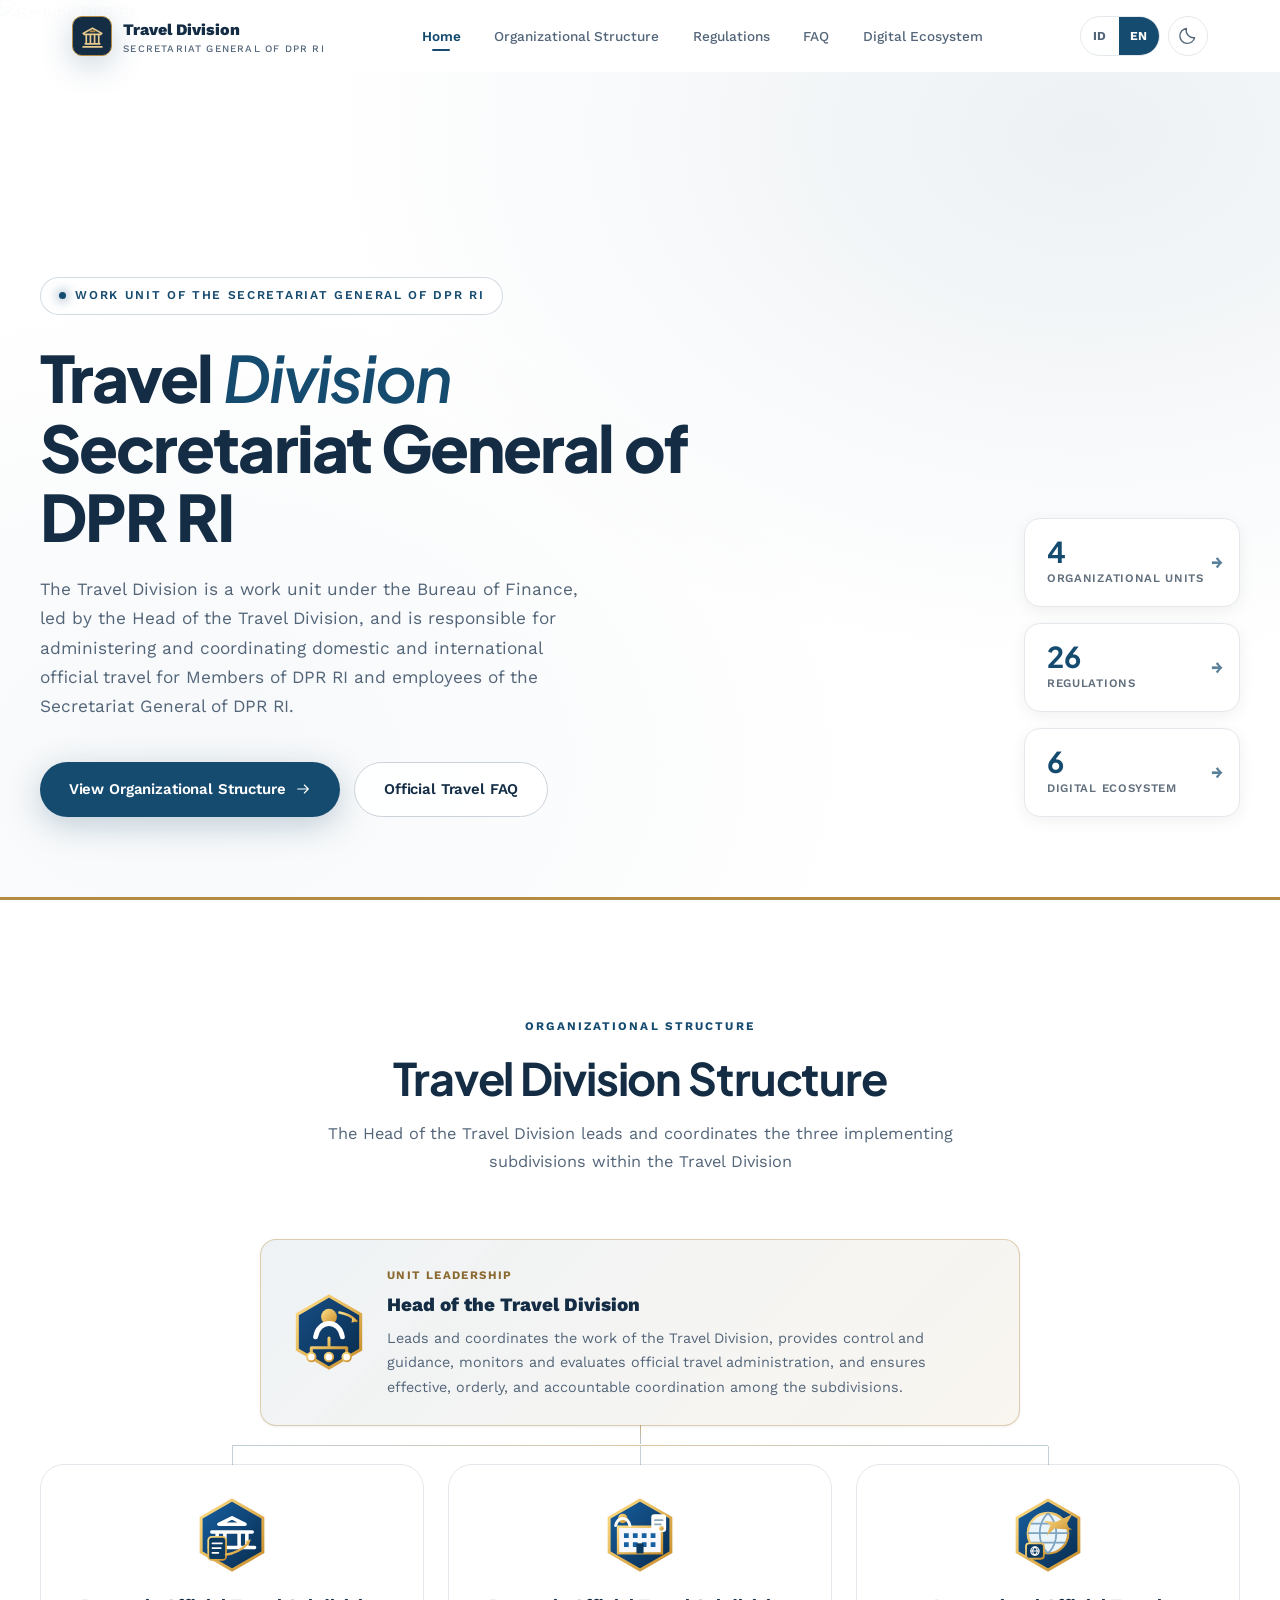
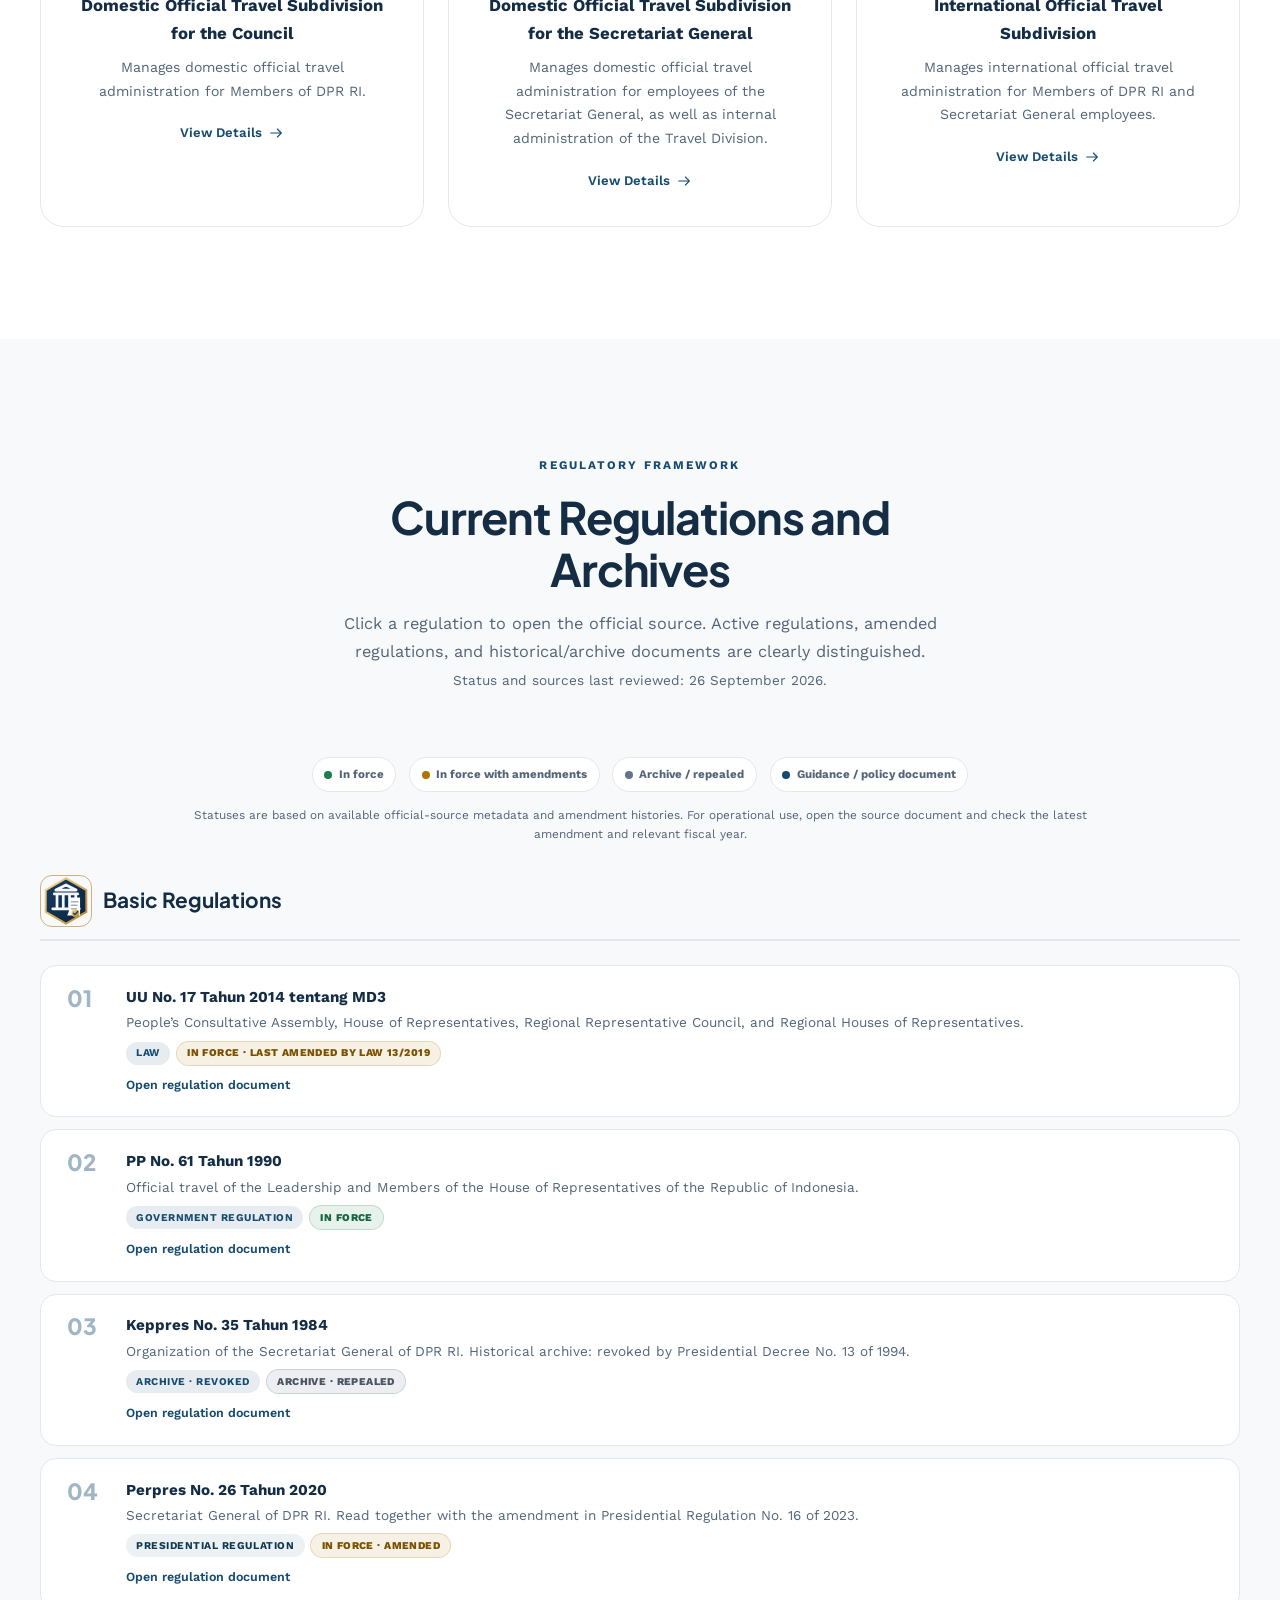
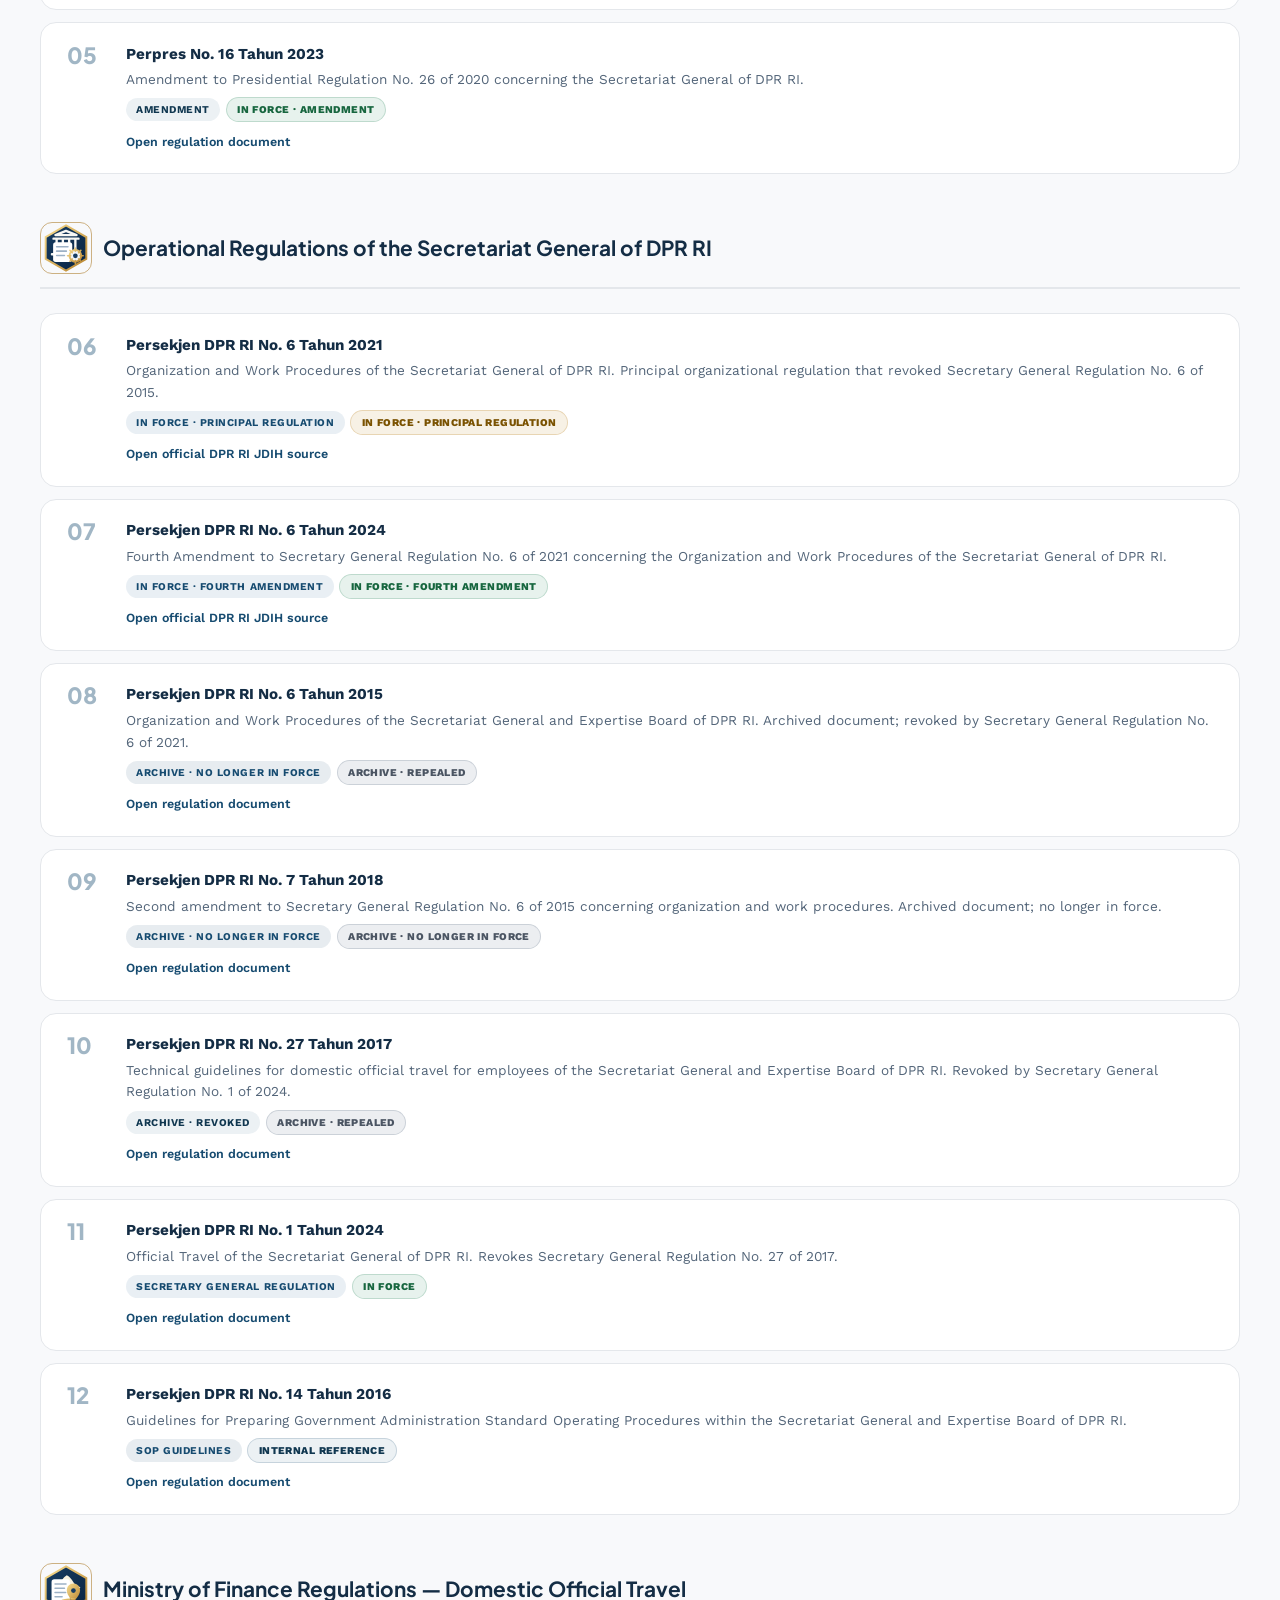
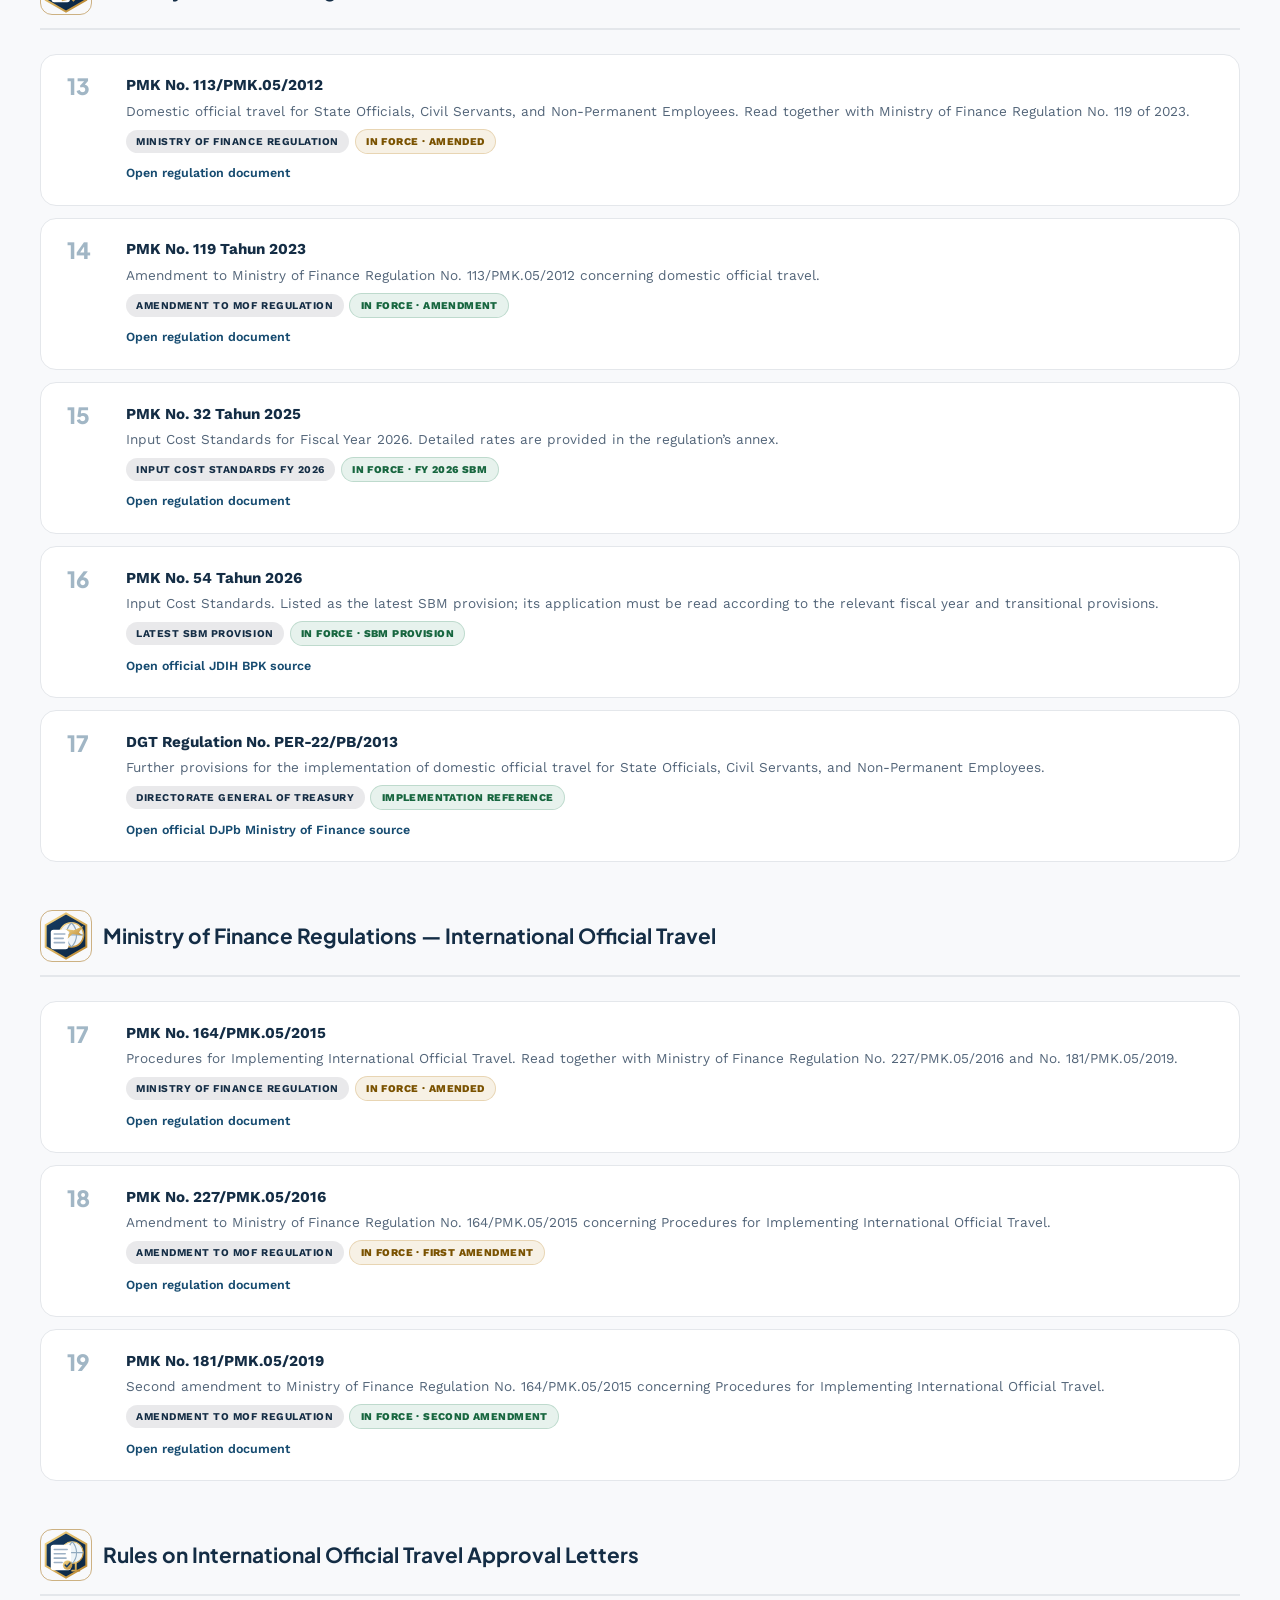
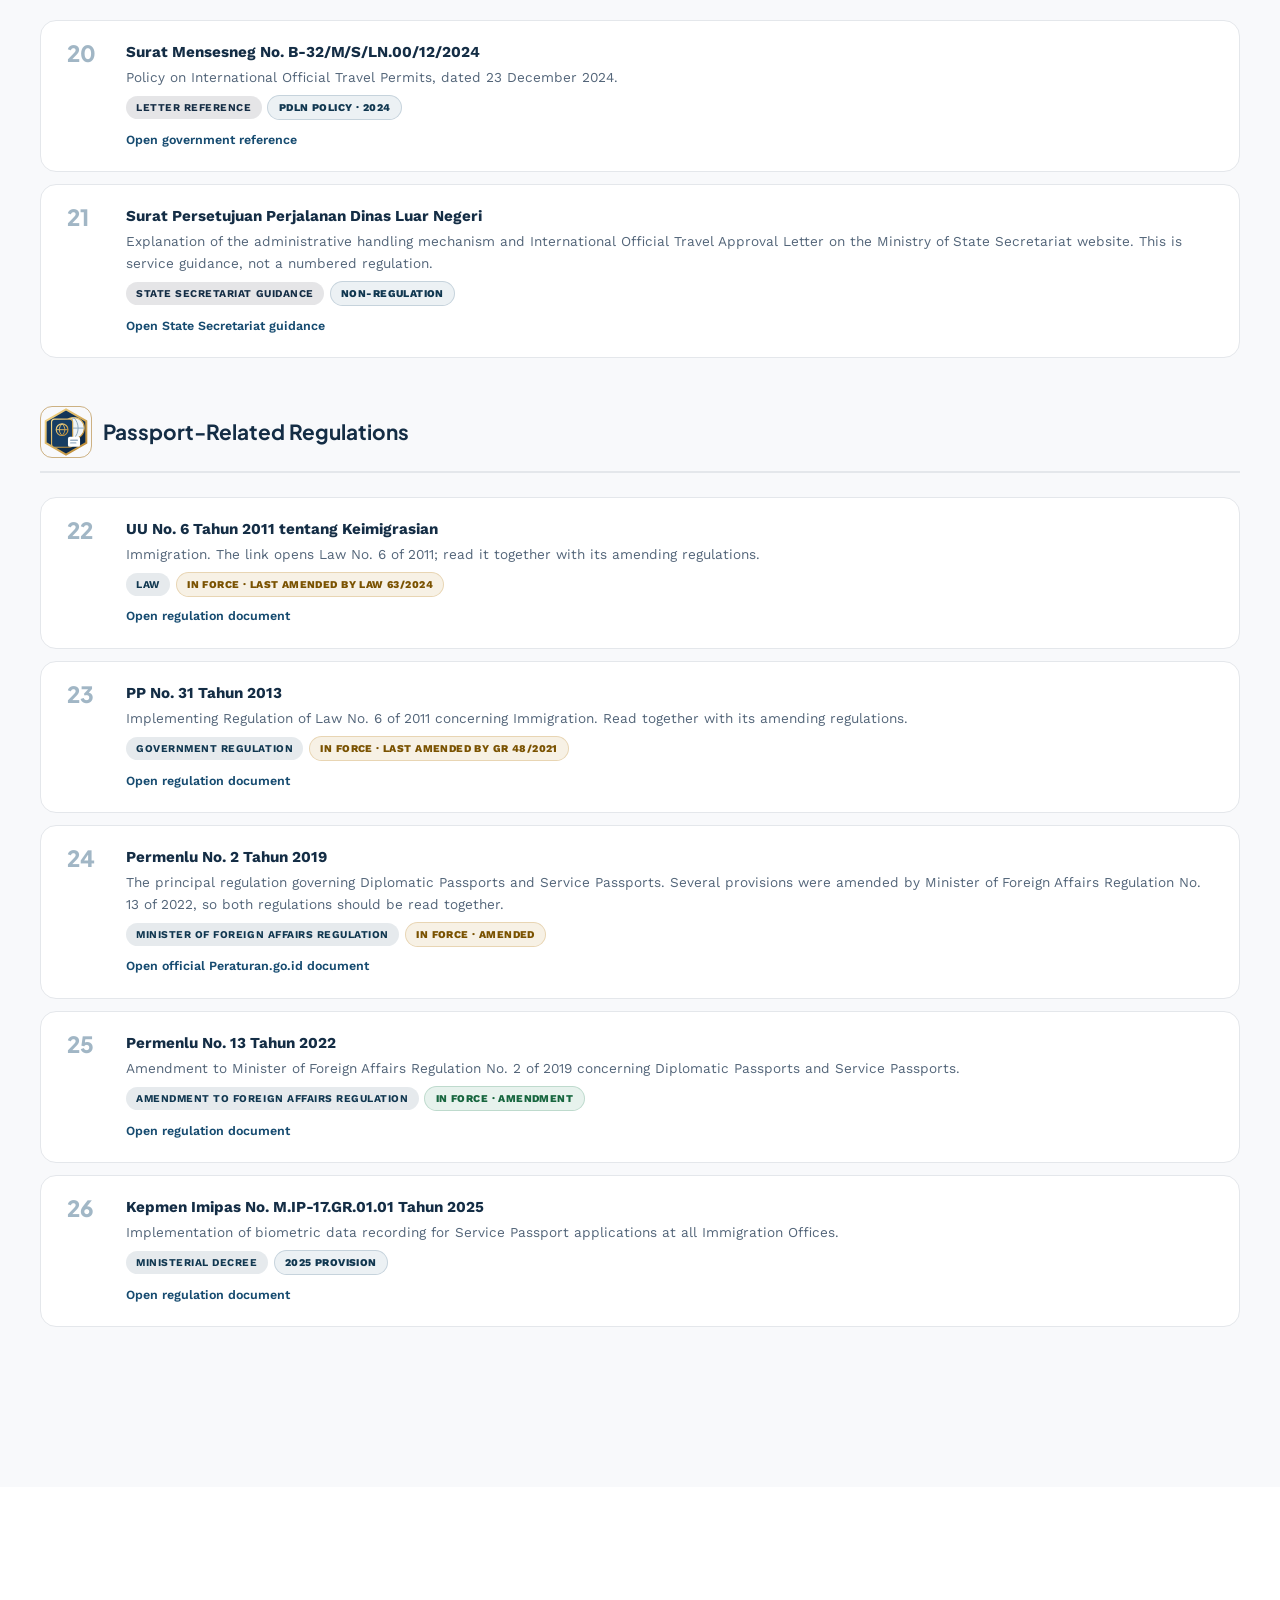
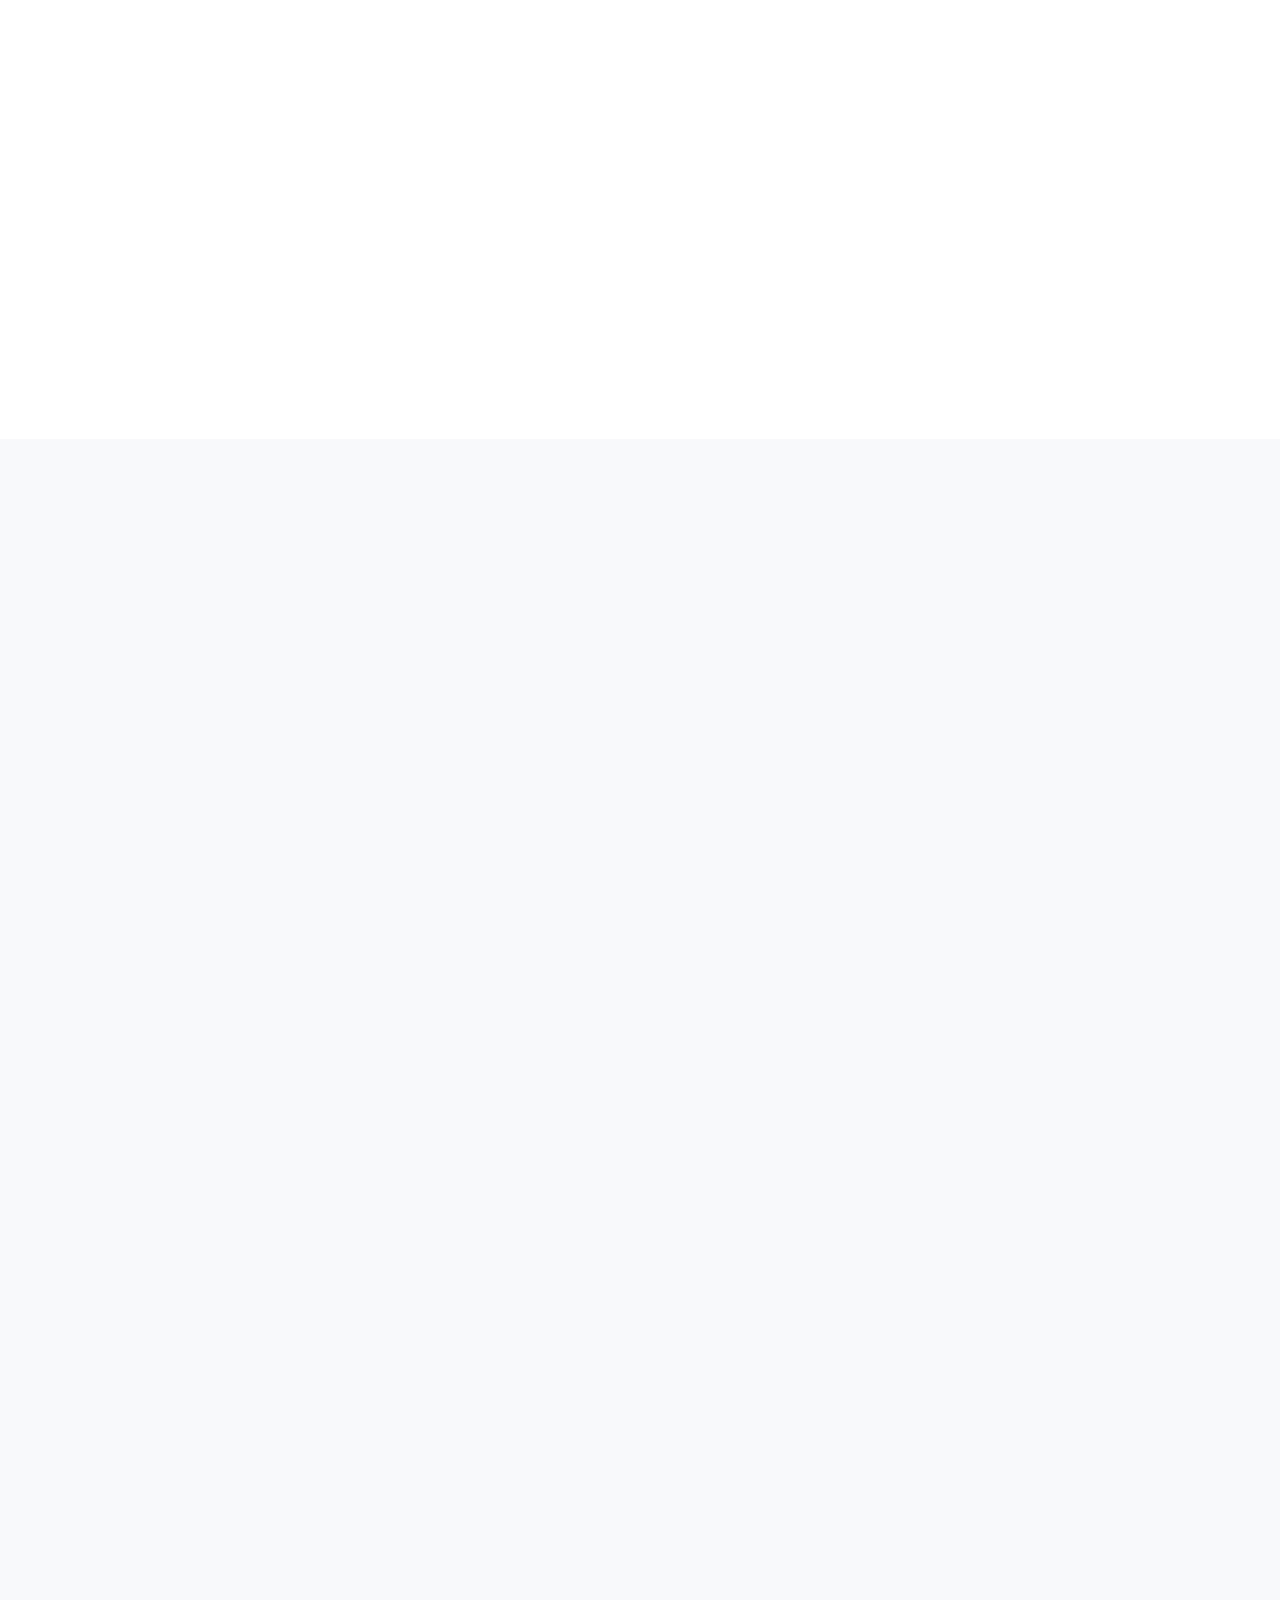
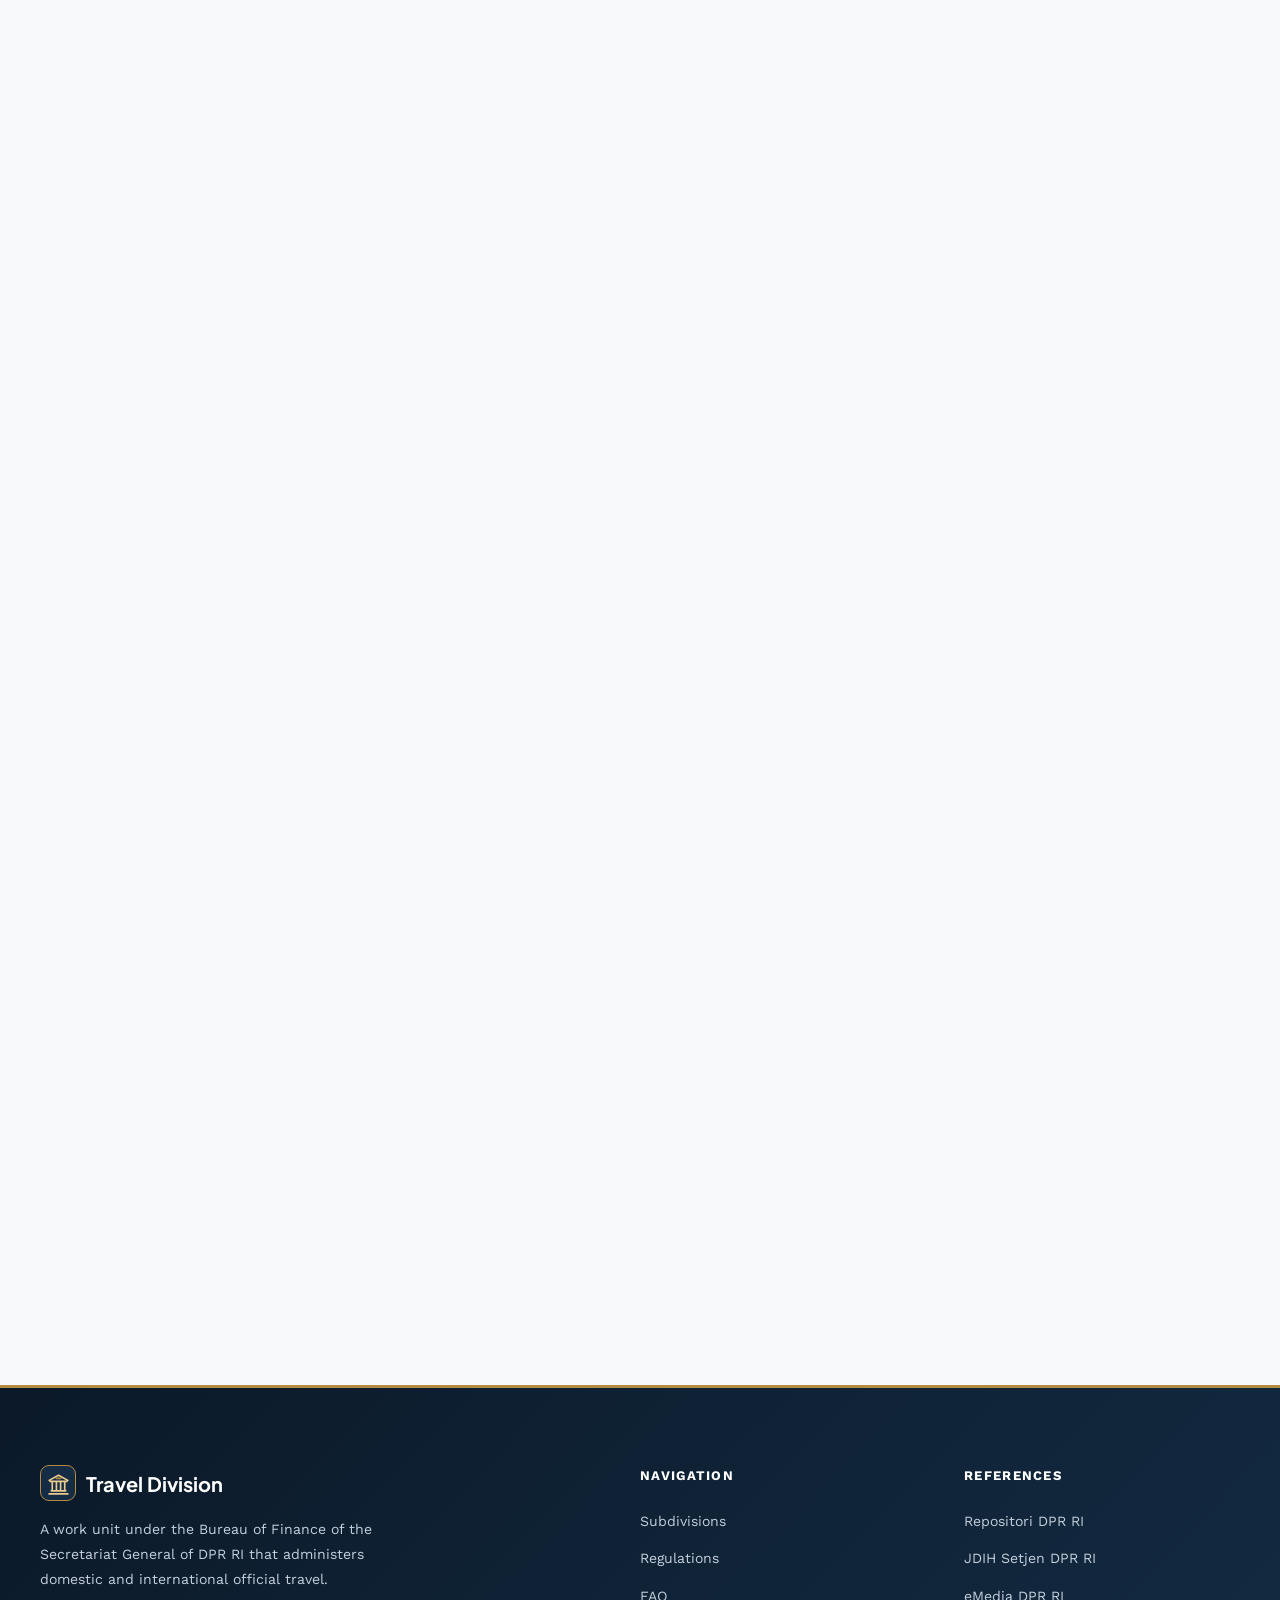
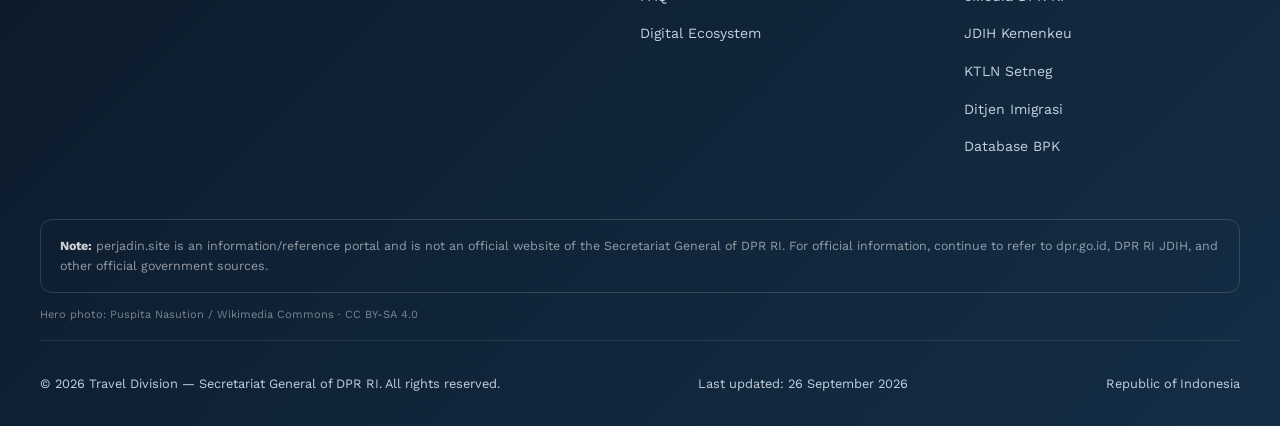
==== commit 004de588: "Add PER-22/PB/2013 to English regulations" ====
--- a/en.html
+++ b/en.html
@@ -201,6 +201,7 @@
         <a class="regulasi-item" href="https://jdih.kemenkeu.go.id/dok/pmk-119-tahun-2023" target="_blank" rel="noopener noreferrer" aria-label="Open PMK No. 119 Tahun 2023 (new tab)"><div class="regulasi-num">14</div><div class="regulasi-content"><h4>PMK No. 119 Tahun 2023</h4><p>Amendment to Ministry of Finance Regulation No. 113/PMK.05/2012 concerning domestic official travel.</p><span class="regulasi-tag tag-pmk">Amendment to MoF Regulation</span><span class="regulasi-status status-active">In force · Amendment</span><span class="regulasi-source">Open regulation document</span></div></a>
         <a class="regulasi-item" href="https://jdih.kemenkeu.go.id/dok/pmk-32-tahun-2025" target="_blank" rel="noopener noreferrer" aria-label="Open PMK No. 32 Tahun 2025 (new tab)"><div class="regulasi-num">15</div><div class="regulasi-content"><h4>PMK No. 32 Tahun 2025</h4><p>Input Cost Standards for Fiscal Year 2026. Detailed rates are provided in the regulation’s annex.</p><span class="regulasi-tag tag-pmk">Input Cost Standards FY 2026</span><span class="regulasi-status status-active">In force · FY 2026 SBM</span><span class="regulasi-source">Open regulation document</span></div></a>
 <a class="regulasi-item" href="https://peraturan.bpk.go.id/Details/353532/pmk-no-54-tahun-2026" target="_blank" rel="noopener noreferrer" aria-label="Open PMK No. 54 Tahun 2026 (new tab)"><div class="regulasi-num">16</div><div class="regulasi-content"><h4>PMK No. 54 Tahun 2026</h4><p>Input Cost Standards. Listed as the latest SBM provision; its application must be read according to the relevant fiscal year and transitional provisions.</p><span class="regulasi-tag tag-pmk">Latest SBM Provision</span><span class="regulasi-status status-active">In force · SBM provision</span><span class="regulasi-source">Open official JDIH BPK source</span></div></a>
+        <a class="regulasi-item" href="https://djpb.kemenkeu.go.id/kppn/bitung/id/gumang/pelaksanaan-anggaran/perjalanan-dinas/3105-per-22-pb-2013-tentang-ketentuan-lebih-lanjut-pelaksanaan-perjalanan-dinas-dalam-negeri-bagi-pejabat-negara%2C-pegawai-negeri%2C-dan-pegawai-tidak-tetap.html" target="_blank" rel="noopener noreferrer" aria-label="Open Directorate General of Treasury Regulation No. PER-22/PB/2013 (new tab)"><div class="regulasi-num">17</div><div class="regulasi-content"><h4>DGT Regulation No. PER-22/PB/2013</h4><p>Further provisions for the implementation of domestic official travel for State Officials, Civil Servants, and Non-Permanent Employees.</p><span class="regulasi-tag tag-pmk">Directorate General of Treasury</span><span class="regulasi-status status-active">Implementation Reference</span><span class="regulasi-source">Open official DJPb Ministry of Finance source</span></div></a>
       </div>
     </div>
 
@@ -368,7 +369,7 @@
         <div class="bento-meta">Focus <strong>Assignment Letters</strong></div><span class="bento-link">View Details <svg class="ui-icon" viewbox="0 0 24 24" fill="none" stroke="currentColor" stroke-width="1.6" stroke-linecap="round" stroke-linejoin="round" aria-hidden="true" focusable="false"><path d="M4 12h16m-6-6 6 6-6 6"></path></svg></span>
       </div>
       <div class="bento-card bento-third reveal reveal-delay-1" role="button" tabindex="0" aria-haspopup="dialog" aria-controls="inova-pandora">
-        <div class="bento-card-icon pandora-logo-wrap"><img src="/assets/logo-pandora.webp?v=20260926-1" alt="Logo Pandora" class="pandora-logo-img" width="256" height="256" decoding="async" loading="lazy"></div>
+        <div class="bento-card-icon pandora-logo-wrap"><img src="/assets/logo-pandora.webp?v=20261008-1" alt="Logo Pandora" class="pandora-logo-img" width="256" height="256" decoding="async" loading="lazy"></div>
         <span class="ecosystem-card-status status-active"><span class="status-dot" aria-hidden="true"></span>ACTIVE</span><span class="ecosystem-card-stage">SELF-SERVICE SUBMISSION</span><h3>PANDORA</h3>
         <p>A digital official-travel service supporting independent submissions with responsive processing, traceable records, and easier status monitoring.</p>
         <div class="bento-meta">Focus <strong>Travel Submission</strong></div><span class="bento-link">View Details <svg class="ui-icon" viewbox="0 0 24 24" fill="none" stroke="currentColor" stroke-width="1.6" stroke-linecap="round" stroke-linejoin="round" aria-hidden="true" focusable="false"><path d="M4 12h16m-6-6 6 6-6 6"></path></svg></span>
@@ -400,7 +401,7 @@
       <div class="digital-history-title">Travel Division Digital Transformation Milestones</div>
       <div class="digital-timeline" aria-label="Digital transformation timeline">
       <a class="digital-history-card reveal" href="https://jdih.dpr.go.id/berita/detail/id/61090" target="_blank" rel="noopener noreferrer">
-        <div class="digital-history-icon"><img src="/assets/logo-pandora.webp?v=20260926-1" alt="PANDORA" width="256" height="256" loading="lazy" decoding="async"></div>
+        <div class="digital-history-icon"><img src="/assets/logo-pandora.webp?v=20261008-1" alt="PANDORA" width="256" height="256" loading="lazy" decoding="async"></div>
         <div><h3>PANDORA Launch</h3><p>A milestone marking the launch of PANDORA as part of the Travel Division's digital service transformation. This record is retained as part of the unit's innovation history.</p><span class="digital-history-date">19 November 2025 · Transformation Archive</span></div>
       </a>
       <a class="digital-history-card reveal" href="https://emedia.dpr.go.id/news/2026/02/03/menuju-parlemen-modern-setjen-dpr-ri-integrasikan-sistem-perjalanan-dinas" target="_blank" rel="noopener noreferrer">
@@ -488,7 +489,7 @@
 <!-- MODALS — INOVASI -->
 <div class="modal-overlay" id="inova-aladin" aria-hidden="true"><div class="modal-box"><button class="modal-close" aria-label="Close"><svg class="ui-icon" viewbox="0 0 24 24" fill="none" stroke="currentColor" stroke-width="1.6" stroke-linecap="round" stroke-linejoin="round" aria-hidden="true" focusable="false"><path d="m6 6 12 12M6 18 18 6"></path></svg></button><div class="modal-icon app-logo-wrap"><img src="/assets/logo-aladin-final.svg?v=20260926-4" alt="ALADIN" class="app-logo-img" width="96" height="96" loading="lazy" decoding="async"></div><span class="modal-tag">Assignment Stage</span><h3>ALADIN</h3><p><strong>ALADIN</strong> supports the administration and preparation of official travel assignment letters. The assignment letter serves as the administrative basis that initiates the official travel process before service submission and implementation.</p><p>Digitization at this stage supports more orderly, traceable, and well-documented assignment administration.</p><p><strong>Main role:</strong><br>• preparing and managing assignment letters;<br>• documenting assignment data;<br>• supporting continuity into subsequent travel processes.</p><div class="modal-actions"><a href="https://perjadin.dpr.go.id/admin/index" target="_blank" rel="noopener noreferrer" class="btn btn-primary">Open Official Travel Application <svg class="ui-icon" viewbox="0 0 24 24" fill="none" stroke="currentColor" stroke-width="1.6" stroke-linecap="round" stroke-linejoin="round" aria-hidden="true" focusable="false"><path d="M4 12h16m-6-6 6 6-6 6"></path></svg></a></div></div></div>
 
-<div class="modal-overlay" id="inova-pandora" aria-hidden="true"><div class="modal-box"><button class="modal-close" aria-label="Close"><svg class="ui-icon" viewbox="0 0 24 24" fill="none" stroke="currentColor" stroke-width="1.6" stroke-linecap="round" stroke-linejoin="round" aria-hidden="true" focusable="false"><path d="m6 6 12 12M6 18 18 6"></path></svg></button><div class="modal-icon pandora-logo-wrap"><div class="pandora-logo-wrap"><img src="/assets/logo-pandora.webp?v=20260926-1" alt="Logo Pandora" class="pandora-logo-img" width="256" height="256" decoding="async" loading="lazy"></div></div><span class="modal-tag">Self-Service Submission</span><h3>PANDORA</h3><p><strong>PANDORA</strong> is a digital official-travel service supporting independent submissions so administrative processes can be handled more quickly, responsively, and with traceable records.</p><p>The system reduces reliance on manual processes, makes service status easier to monitor, and supports greater transparency in official-travel submissions.</p><p><strong>Main role:</strong><br>• digital official-travel submission;<br>• process and status monitoring;<br>• submission-history documentation.</p></div></div>
+<div class="modal-overlay" id="inova-pandora" aria-hidden="true"><div class="modal-box"><button class="modal-close" aria-label="Close"><svg class="ui-icon" viewbox="0 0 24 24" fill="none" stroke="currentColor" stroke-width="1.6" stroke-linecap="round" stroke-linejoin="round" aria-hidden="true" focusable="false"><path d="m6 6 12 12M6 18 18 6"></path></svg></button><div class="modal-icon pandora-logo-wrap"><div class="pandora-logo-wrap"><img src="/assets/logo-pandora.webp?v=20261008-1" alt="Logo Pandora" class="pandora-logo-img" width="256" height="256" decoding="async" loading="lazy"></div></div><span class="modal-tag">Self-Service Submission</span><h3>PANDORA</h3><p><strong>PANDORA</strong> is a digital official-travel service supporting independent submissions so administrative processes can be handled more quickly, responsively, and with traceable records.</p><p>The system reduces reliance on manual processes, makes service status easier to monitor, and supports greater transparency in official-travel submissions.</p><p><strong>Main role:</strong><br>• digital official-travel submission;<br>• process and status monitoring;<br>• submission-history documentation.</p></div></div>
 
 <div class="modal-overlay" id="inova-simerpati" aria-hidden="true"><div class="modal-box"><button class="modal-close" aria-label="Close"><svg class="ui-icon" viewbox="0 0 24 24" fill="none" stroke="currentColor" stroke-width="1.6" stroke-linecap="round" stroke-linejoin="round" aria-hidden="true" focusable="false"><path d="m6 6 12 12M6 18 18 6"></path></svg></button><div class="modal-icon innovation-logo-wrap"><img src="/assets/logo-simerpati.svg?v=20260926-1" alt="SiMerpati" class="innovation-logo-img" width="96" height="96" loading="lazy" decoding="async"></div><span class="modal-tag">Members & Expert Staff Service</span><h3>SiMerpati</h3><p><strong>SiMerpati</strong> is an information system supporting official travel management for Members of DPR RI and Expert Staff. It simplifies administration and makes travel-process monitoring easier through digital services.</p><p><strong>Main role:</strong><br>• supporting travel administration for Members and Expert Staff;<br>• simplifying service processes and documents;<br>• improving process-status visibility.</p><div class="modal-actions"><a href="https://emedia.dpr.go.id/news/2024/11/29/aplikasi-simerpati-langkah-inovatif-tingkatkan-efisiensi-sistem-perjalanan-dinas-dpr-ri" target="_blank" rel="noopener noreferrer" class="btn btn-primary">Read News <svg class="ui-icon" viewbox="0 0 24 24" fill="none" stroke="currentColor" stroke-width="1.6" stroke-linecap="round" stroke-linejoin="round" aria-hidden="true" focusable="false"><path d="M4 12h16m-6-6 6 6-6 6"></path></svg></a></div></div></div>
 
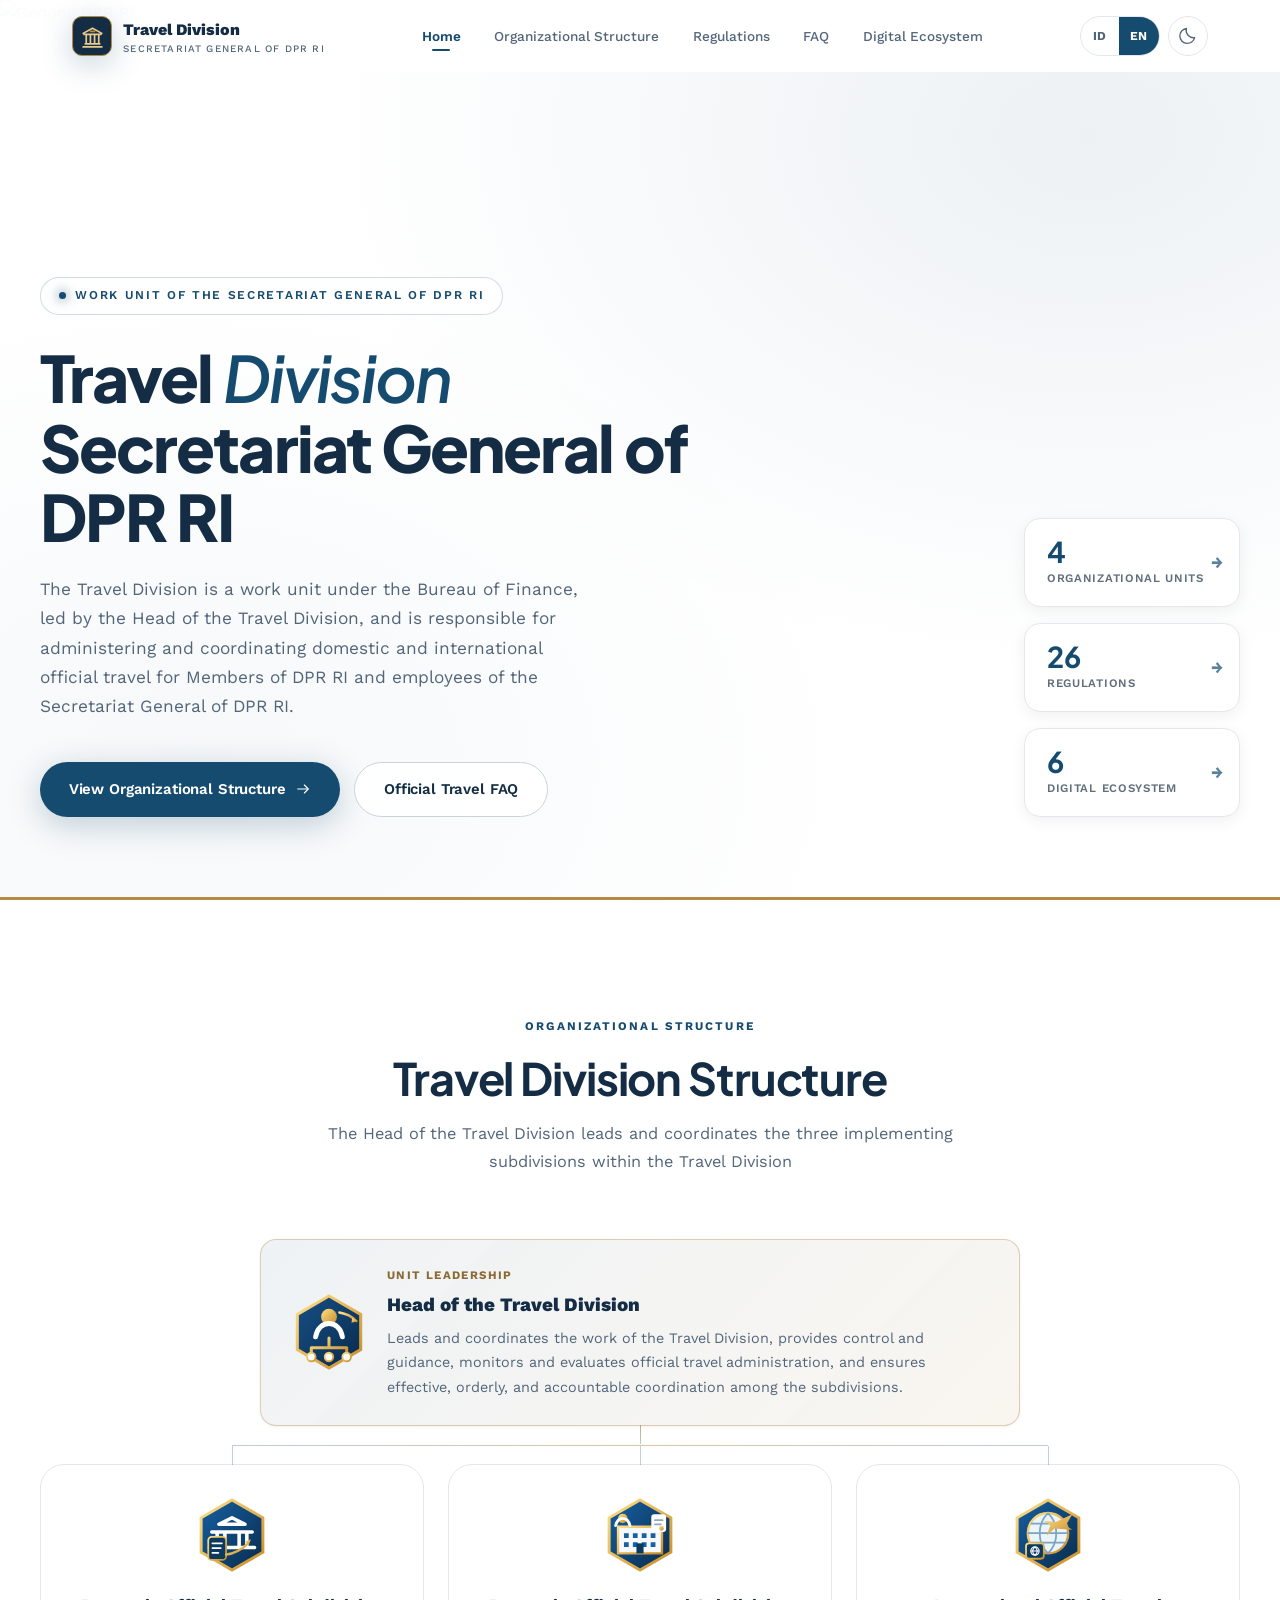
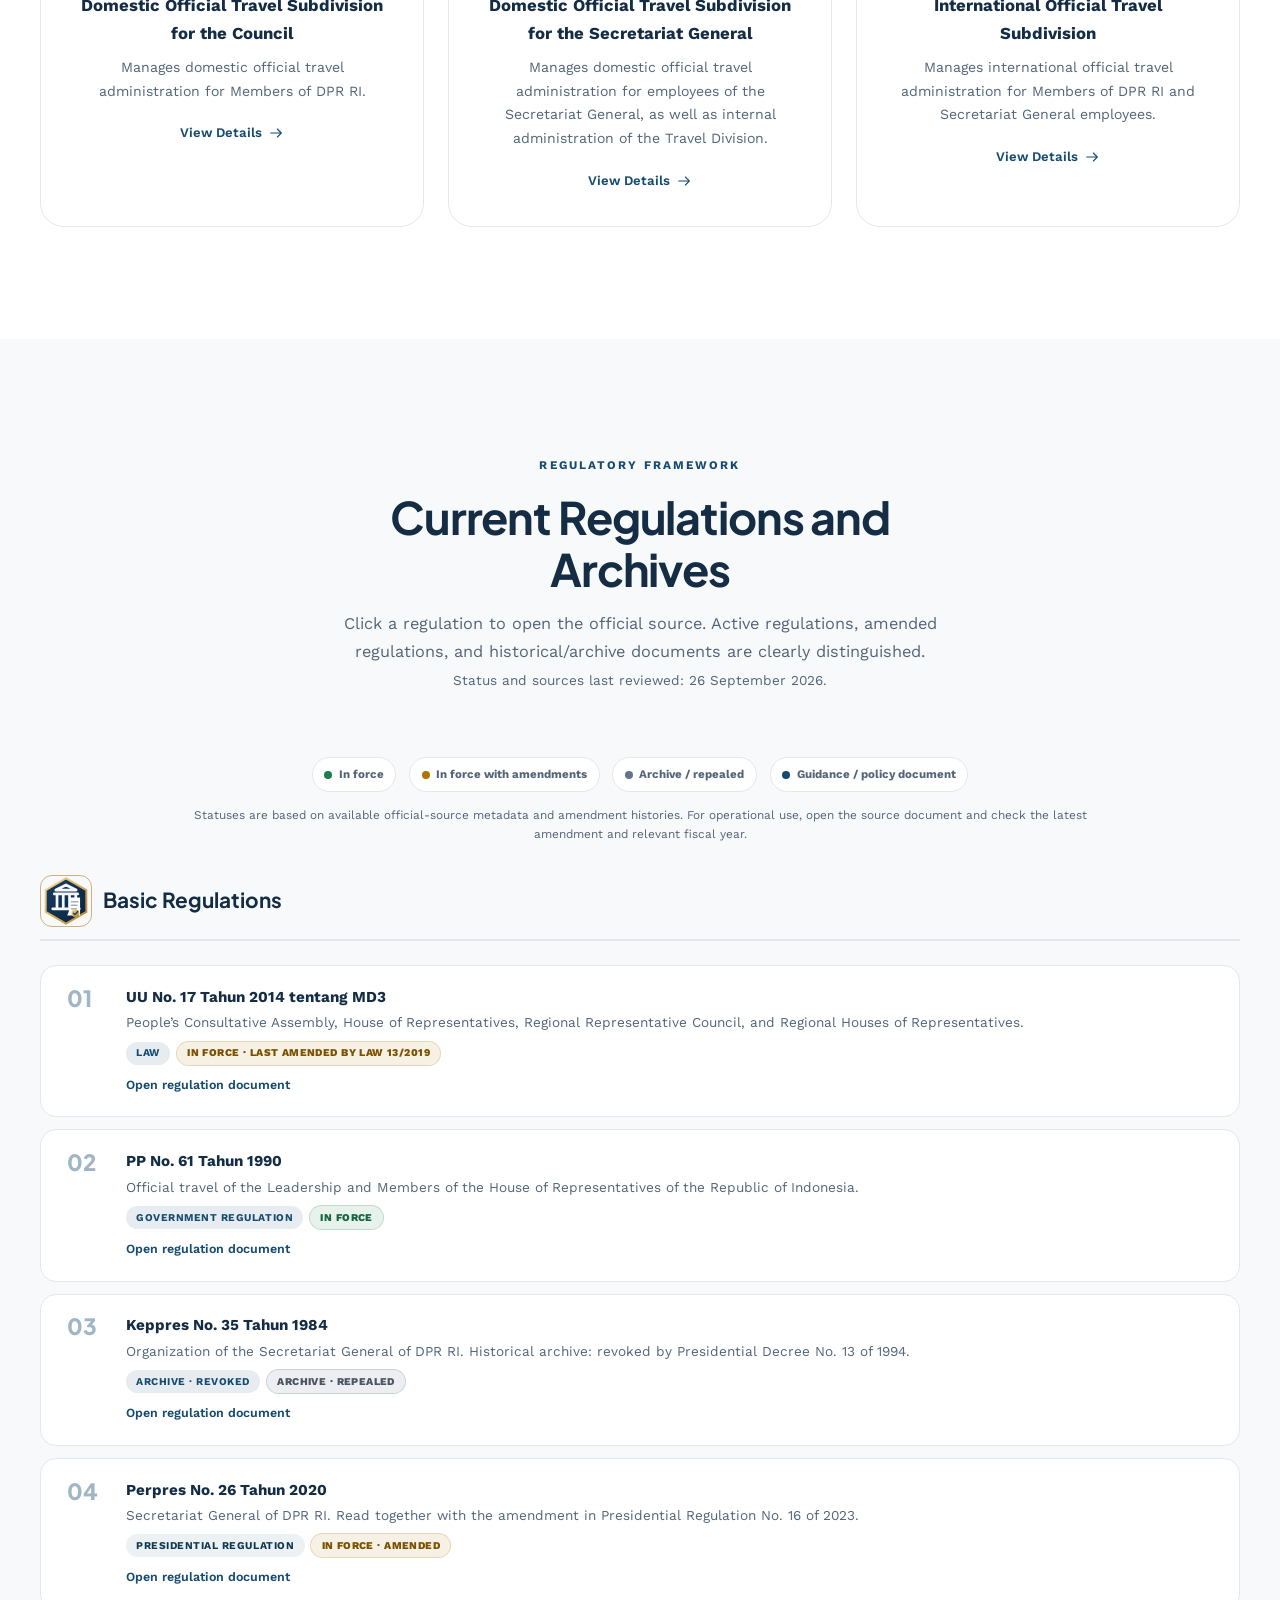
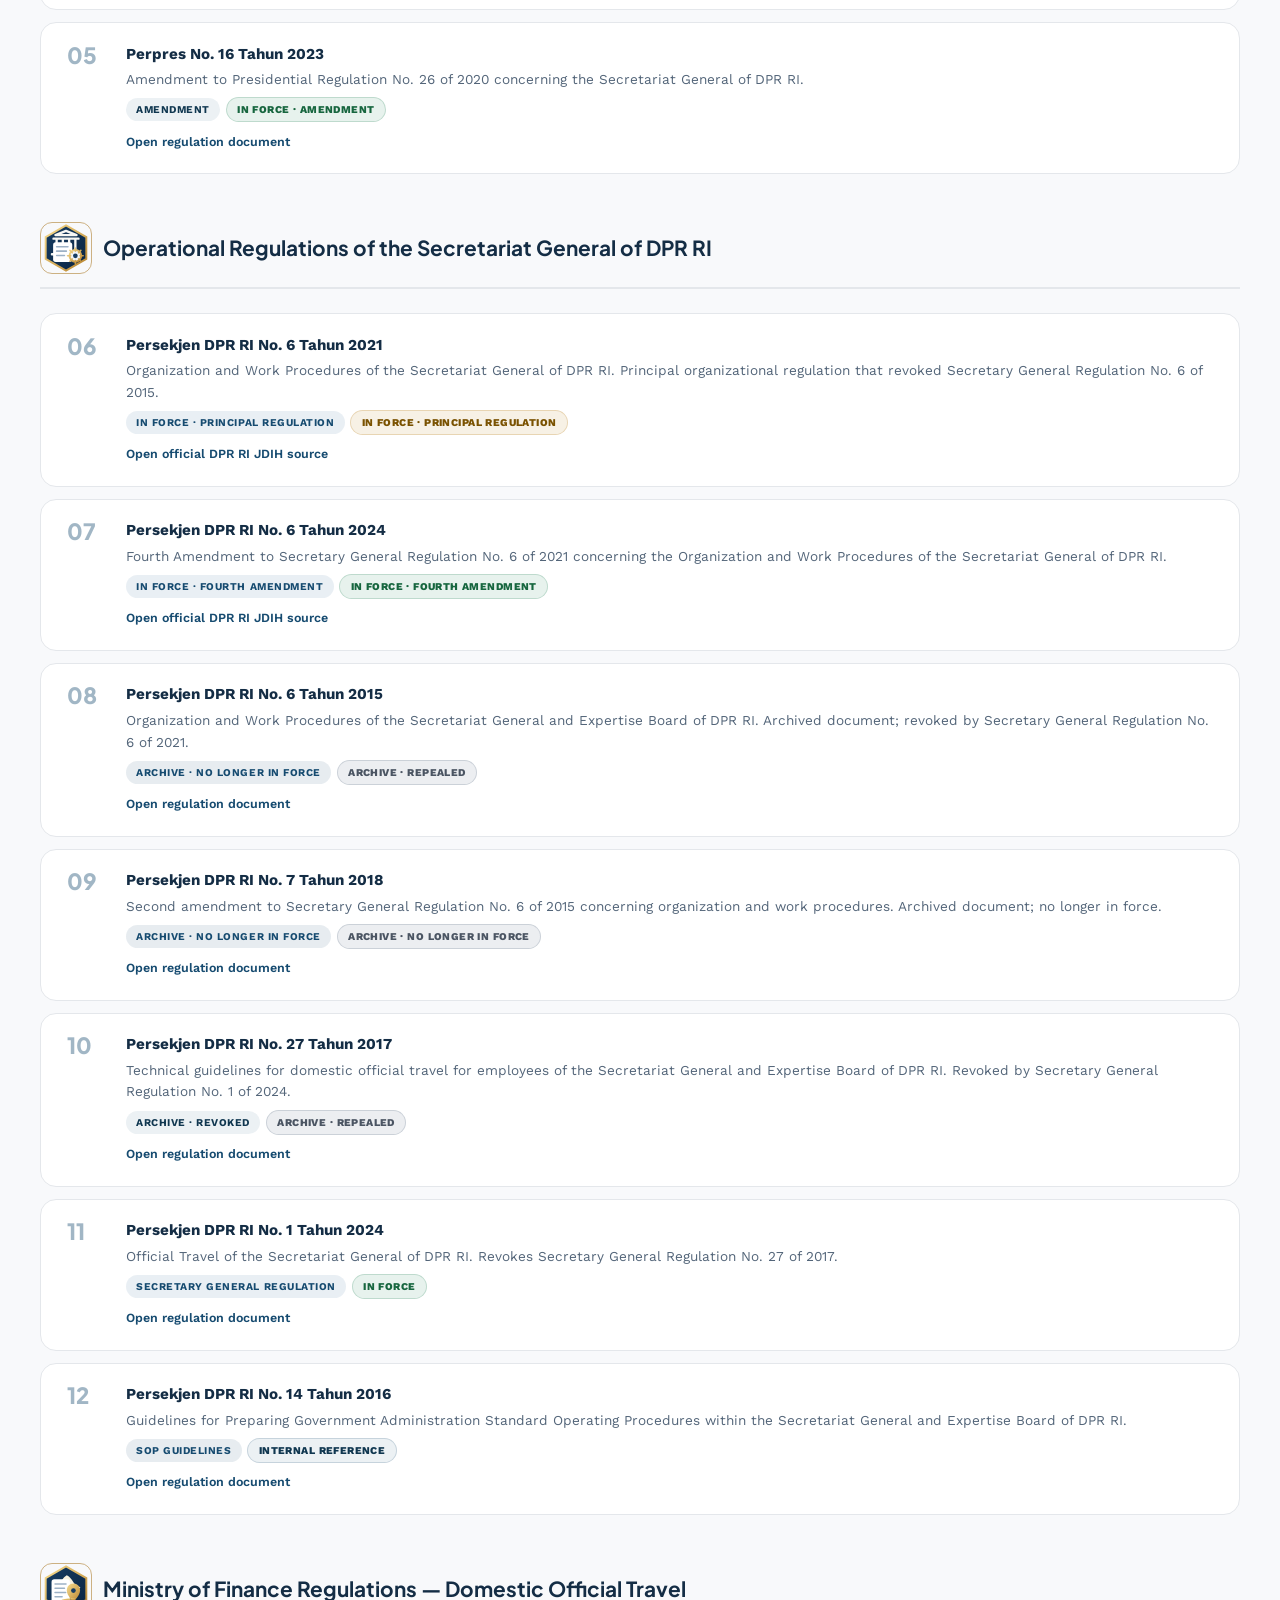
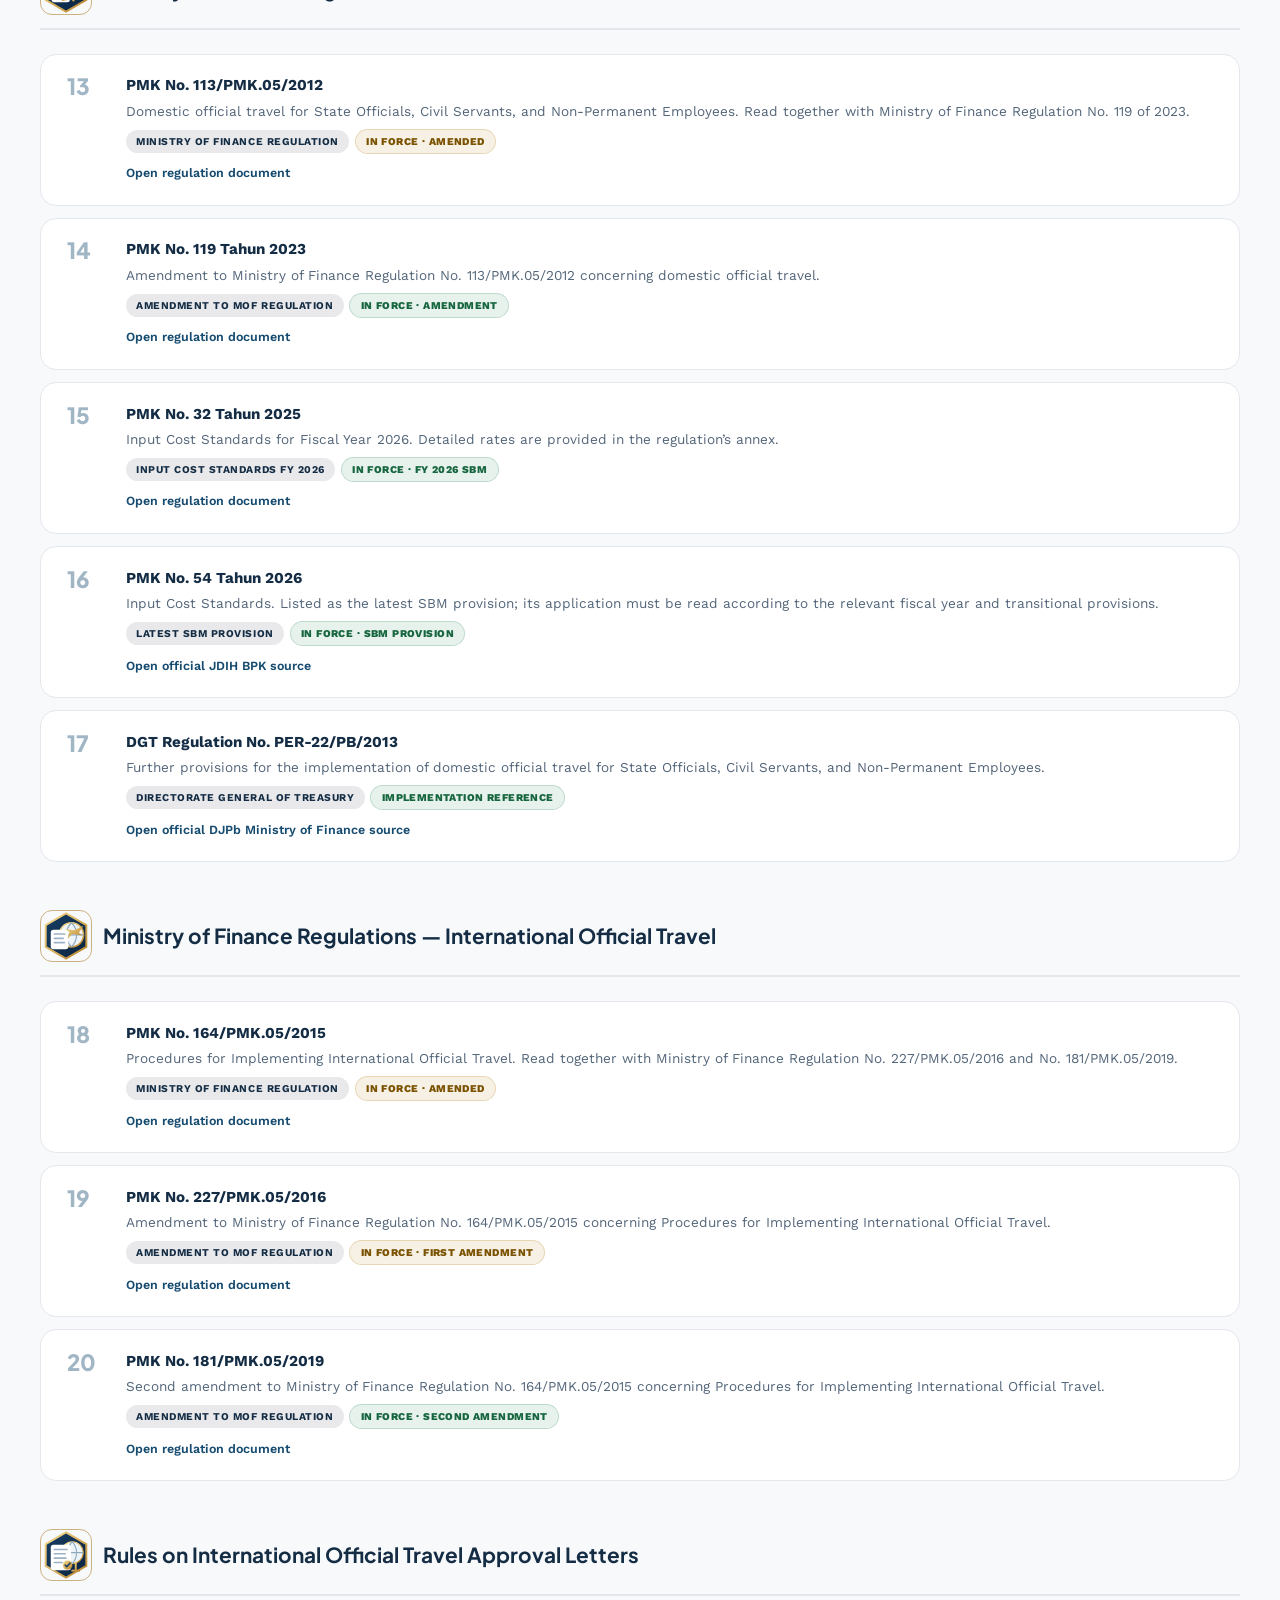
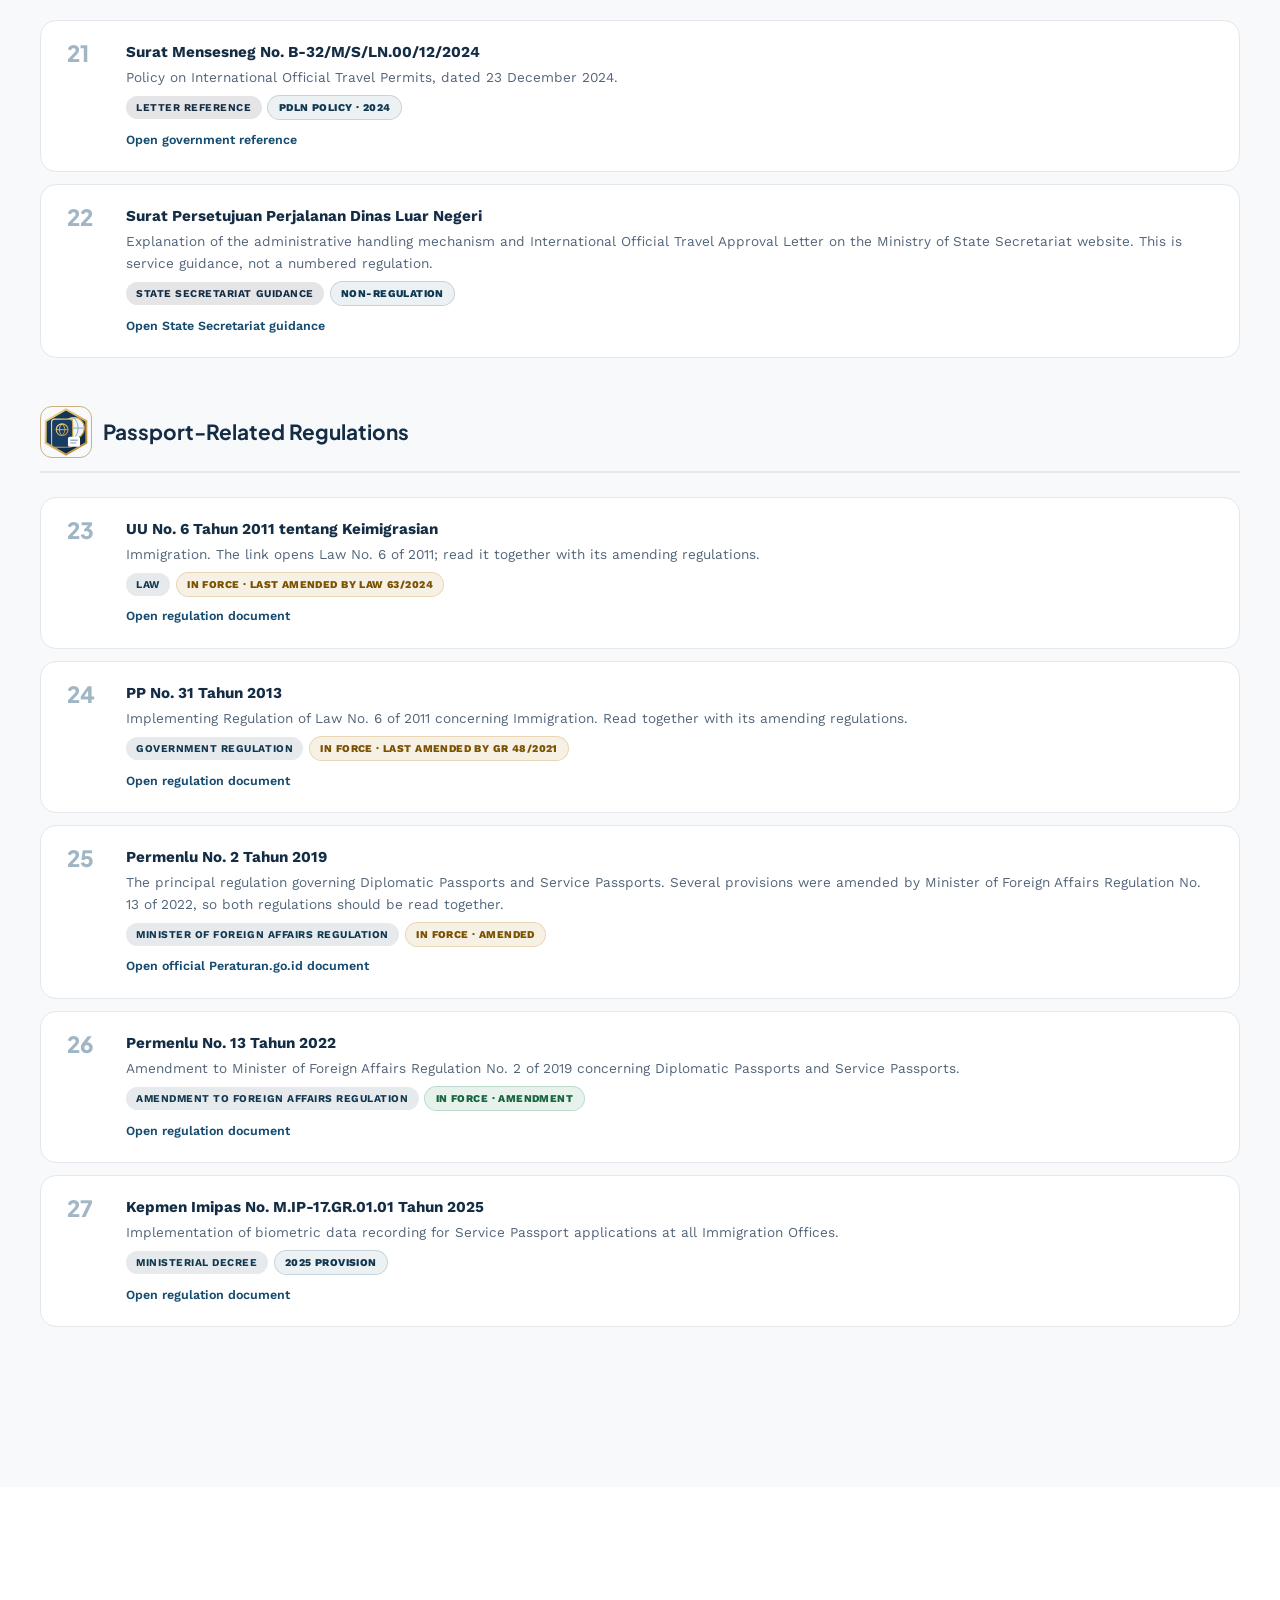
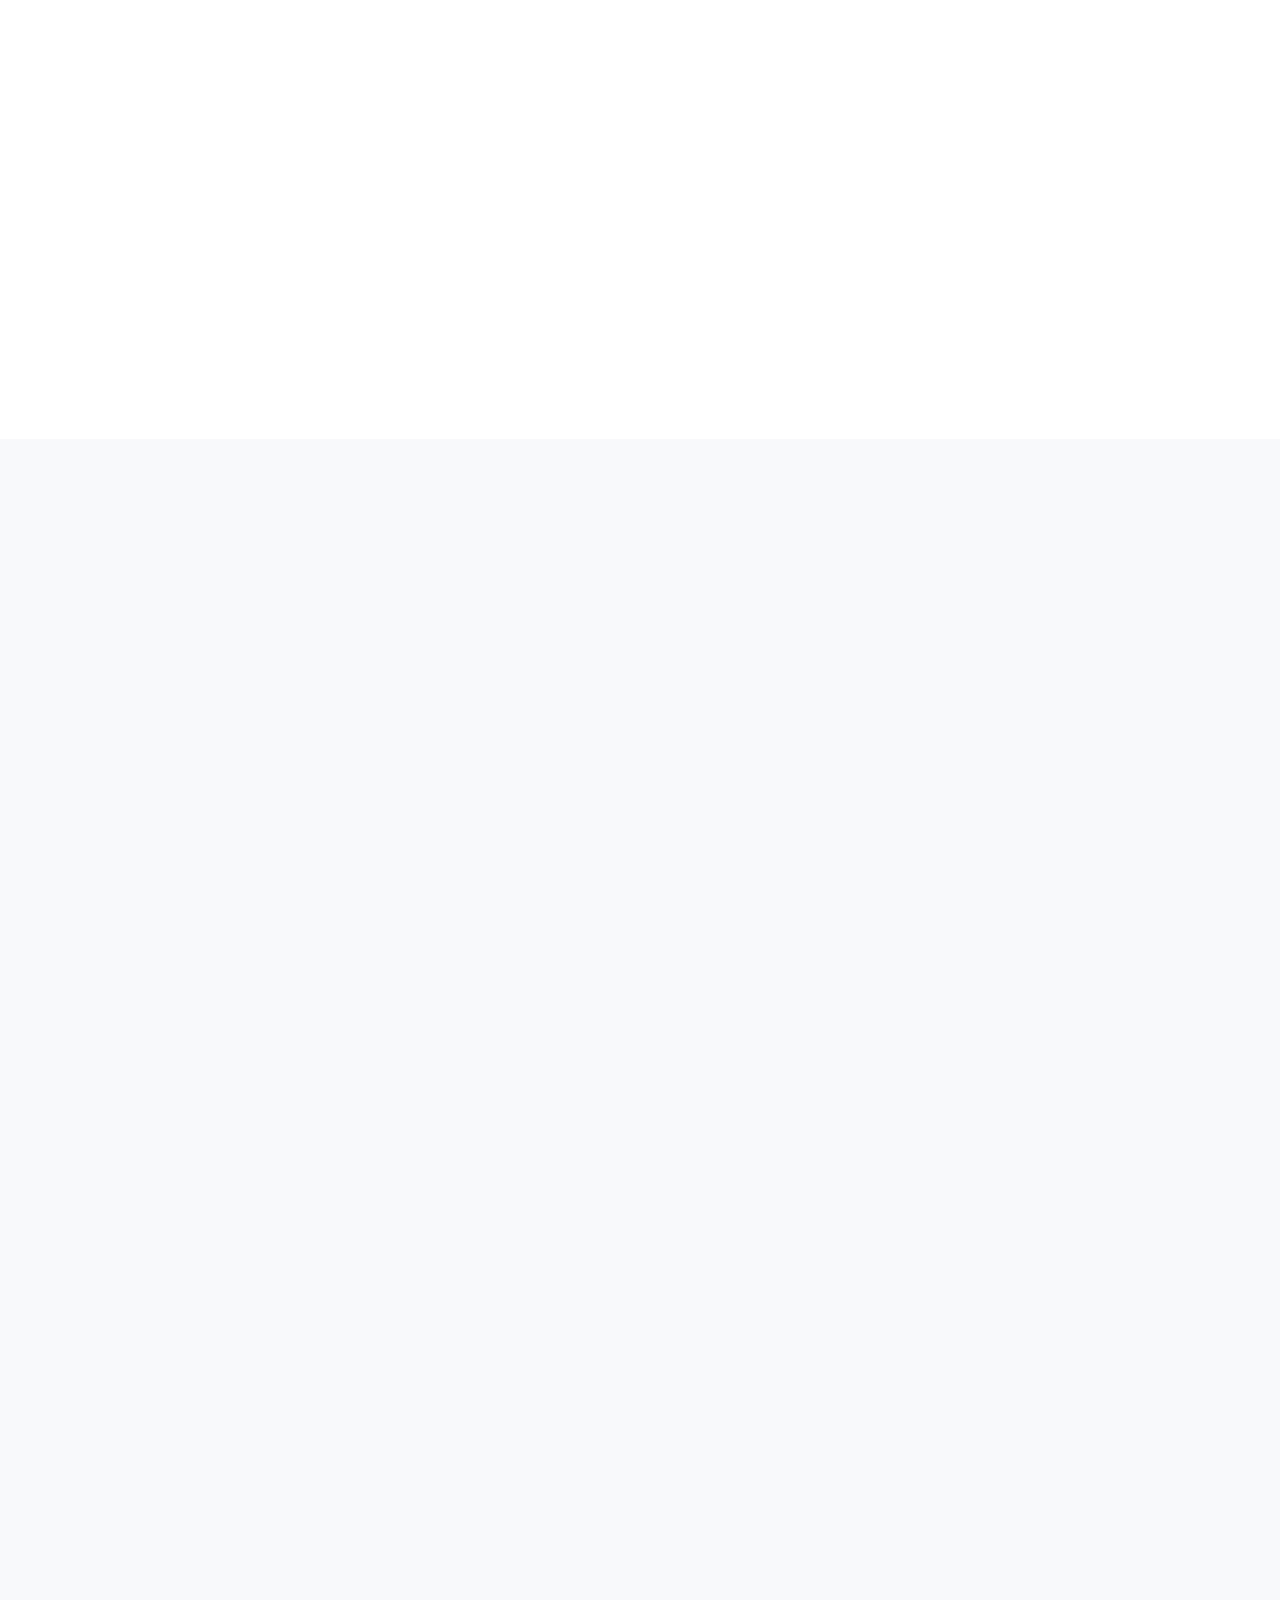
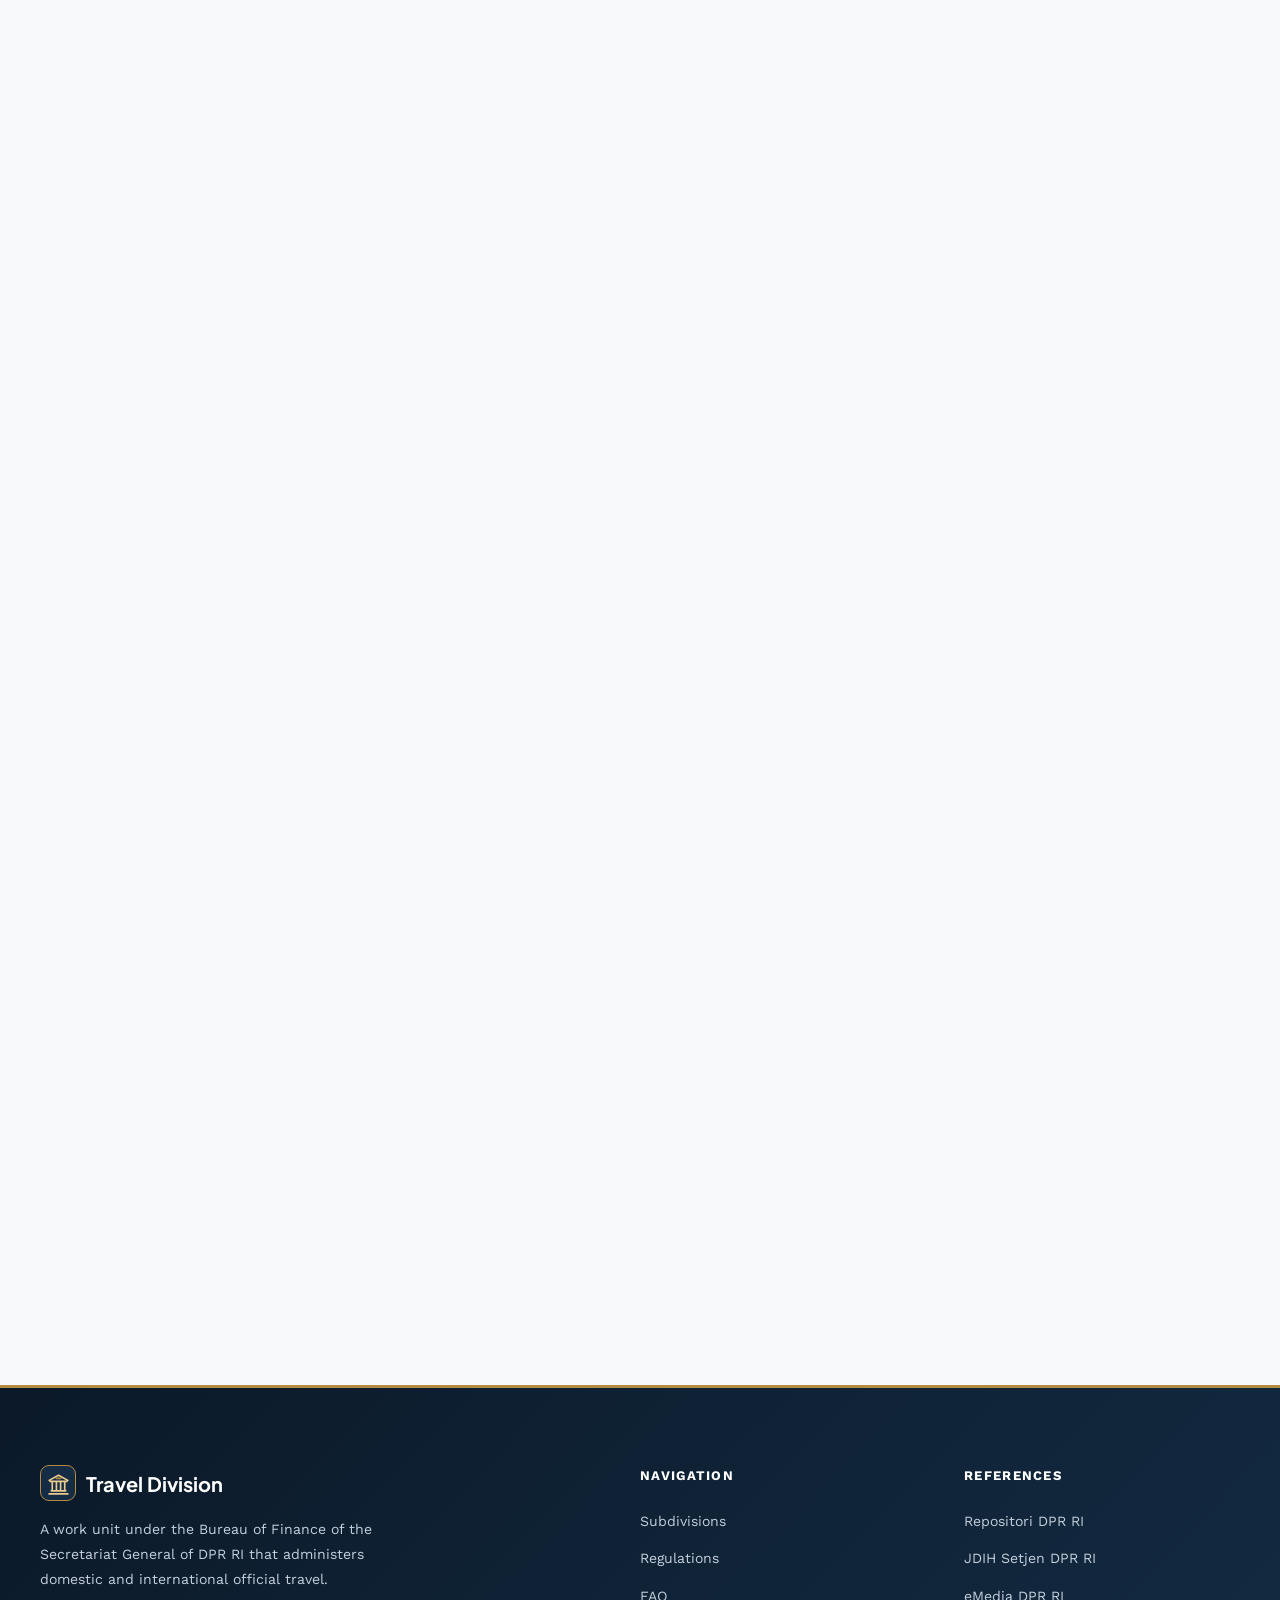
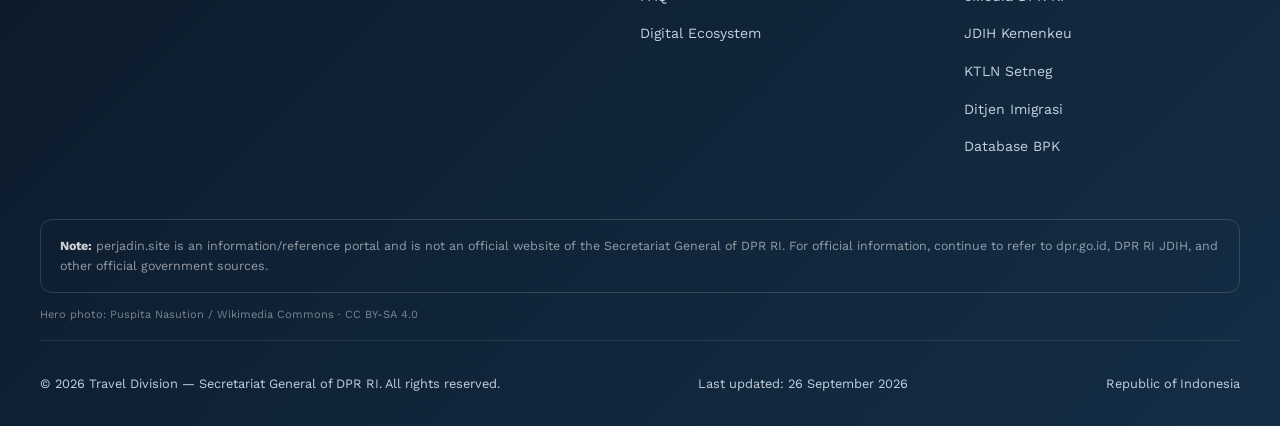
==== commit b6a6a2e4: "Renumber regulations after adding PER-22/PB/2013" ====
--- a/en.html
+++ b/en.html
@@ -208,28 +208,28 @@
     <div class="regulasi-category reveal">
       <div class="regulasi-category-title"><div class="cat-icon keuangan"><img src="/assets/regulasi-pmk-ln.svg?v=20260926-1" alt="International Official Travel Regulations" width="128" height="128" loading="lazy" decoding="async"></div><span>Ministry of Finance Regulations — International Official Travel</span></div>
       <div class="regulasi-list">
-        <a class="regulasi-item" href="https://jdih.kemenkeu.go.id/dok/164-pmk-05-2015" target="_blank" rel="noopener noreferrer" aria-label="Open PMK No. 164/PMK.05/2015 (new tab)"><div class="regulasi-num">17</div><div class="regulasi-content"><h4>PMK No. 164/PMK.05/2015</h4><p>Procedures for Implementing International Official Travel. Read together with Ministry of Finance Regulation No. 227/PMK.05/2016 and No. 181/PMK.05/2019.</p><span class="regulasi-tag tag-pmk">Ministry of Finance Regulation</span><span class="regulasi-status status-amended">In force · Amended</span><span class="regulasi-source">Open regulation document</span></div></a>
-        <a class="regulasi-item" href="https://jdih.kemenkeu.go.id/dok/227-pmk-05-2016" target="_blank" rel="noopener noreferrer" aria-label="Open PMK No. 227/PMK.05/2016 (new tab)"><div class="regulasi-num">18</div><div class="regulasi-content"><h4>PMK No. 227/PMK.05/2016</h4><p>Amendment to Ministry of Finance Regulation No. 164/PMK.05/2015 concerning Procedures for Implementing International Official Travel.</p><span class="regulasi-tag tag-pmk">Amendment to MoF Regulation</span><span class="regulasi-status status-amended">In force · First amendment</span><span class="regulasi-source">Open regulation document</span></div></a>
-        <a class="regulasi-item" href="https://jdih.kemenkeu.go.id/dok/181-pmk-05-2019" target="_blank" rel="noopener noreferrer" aria-label="Open PMK No. 181/PMK.05/2019 (new tab)"><div class="regulasi-num">19</div><div class="regulasi-content"><h4>PMK No. 181/PMK.05/2019</h4><p>Second amendment to Ministry of Finance Regulation No. 164/PMK.05/2015 concerning Procedures for Implementing International Official Travel.</p><span class="regulasi-tag tag-pmk">Amendment to MoF Regulation</span><span class="regulasi-status status-active">In force · Second amendment</span><span class="regulasi-source">Open regulation document</span></div></a>
+        <a class="regulasi-item" href="https://jdih.kemenkeu.go.id/dok/164-pmk-05-2015" target="_blank" rel="noopener noreferrer" aria-label="Open PMK No. 164/PMK.05/2015 (new tab)"><div class="regulasi-num">18</div><div class="regulasi-content"><h4>PMK No. 164/PMK.05/2015</h4><p>Procedures for Implementing International Official Travel. Read together with Ministry of Finance Regulation No. 227/PMK.05/2016 and No. 181/PMK.05/2019.</p><span class="regulasi-tag tag-pmk">Ministry of Finance Regulation</span><span class="regulasi-status status-amended">In force · Amended</span><span class="regulasi-source">Open regulation document</span></div></a>
+        <a class="regulasi-item" href="https://jdih.kemenkeu.go.id/dok/227-pmk-05-2016" target="_blank" rel="noopener noreferrer" aria-label="Open PMK No. 227/PMK.05/2016 (new tab)"><div class="regulasi-num">19</div><div class="regulasi-content"><h4>PMK No. 227/PMK.05/2016</h4><p>Amendment to Ministry of Finance Regulation No. 164/PMK.05/2015 concerning Procedures for Implementing International Official Travel.</p><span class="regulasi-tag tag-pmk">Amendment to MoF Regulation</span><span class="regulasi-status status-amended">In force · First amendment</span><span class="regulasi-source">Open regulation document</span></div></a>
+        <a class="regulasi-item" href="https://jdih.kemenkeu.go.id/dok/181-pmk-05-2019" target="_blank" rel="noopener noreferrer" aria-label="Open PMK No. 181/PMK.05/2019 (new tab)"><div class="regulasi-num">20</div><div class="regulasi-content"><h4>PMK No. 181/PMK.05/2019</h4><p>Second amendment to Ministry of Finance Regulation No. 164/PMK.05/2015 concerning Procedures for Implementing International Official Travel.</p><span class="regulasi-tag tag-pmk">Amendment to MoF Regulation</span><span class="regulasi-status status-active">In force · Second amendment</span><span class="regulasi-source">Open regulation document</span></div></a>
       </div>
     </div>
 
     <div class="regulasi-category reveal">
       <div class="regulasi-category-title"><div class="cat-icon pdln"><img src="/assets/regulasi-persetujuan-pdln.svg?v=20260926-1" alt="International Official Travel Approval Rules" width="128" height="128" loading="lazy" decoding="async"></div><span>Rules on International Official Travel Approval Letters</span></div>
       <div class="regulasi-list">
-        <a class="regulasi-item" href="https://setkab.go.id/mensesneg-terbitkan-surat-edaran-nomor-b-32-m-s-ln-00-12-2024-terkait-kebijakan-lzin-perjalanan-dinas-luar-negeri/" target="_blank" rel="noopener noreferrer" aria-label="Open Surat Mensesneg No. B-32/M/S/LN.00/12/2024 (new tab)"><div class="regulasi-num">20</div><div class="regulasi-content"><h4>Surat Mensesneg No. B-32/M/S/LN.00/12/2024</h4><p>Policy on International Official Travel Permits, dated 23 December 2024.</p><span class="regulasi-tag tag-pdln">Letter Reference</span><span class="regulasi-status status-info">PDLN policy · 2024</span><span class="regulasi-source">Open government reference</span></div></a>
-        <a class="regulasi-item" href="https://www.setneg.go.id/baca/index/perjalanan_dinas_luar_negeri" target="_blank" rel="noopener noreferrer" aria-label="Open Surat Persetujuan Perjalanan Dinas Luar Negeri (new tab)"><div class="regulasi-num">21</div><div class="regulasi-content"><h4>Surat Persetujuan Perjalanan Dinas Luar Negeri</h4><p>Explanation of the administrative handling mechanism and International Official Travel Approval Letter on the Ministry of State Secretariat website. This is service guidance, not a numbered regulation.</p><span class="regulasi-tag tag-pdln">State Secretariat Guidance</span><span class="regulasi-status status-info">Non-regulation</span><span class="regulasi-source">Open State Secretariat guidance</span></div></a>
+        <a class="regulasi-item" href="https://setkab.go.id/mensesneg-terbitkan-surat-edaran-nomor-b-32-m-s-ln-00-12-2024-terkait-kebijakan-lzin-perjalanan-dinas-luar-negeri/" target="_blank" rel="noopener noreferrer" aria-label="Open Surat Mensesneg No. B-32/M/S/LN.00/12/2024 (new tab)"><div class="regulasi-num">21</div><div class="regulasi-content"><h4>Surat Mensesneg No. B-32/M/S/LN.00/12/2024</h4><p>Policy on International Official Travel Permits, dated 23 December 2024.</p><span class="regulasi-tag tag-pdln">Letter Reference</span><span class="regulasi-status status-info">PDLN policy · 2024</span><span class="regulasi-source">Open government reference</span></div></a>
+        <a class="regulasi-item" href="https://www.setneg.go.id/baca/index/perjalanan_dinas_luar_negeri" target="_blank" rel="noopener noreferrer" aria-label="Open Surat Persetujuan Perjalanan Dinas Luar Negeri (new tab)"><div class="regulasi-num">22</div><div class="regulasi-content"><h4>Surat Persetujuan Perjalanan Dinas Luar Negeri</h4><p>Explanation of the administrative handling mechanism and International Official Travel Approval Letter on the Ministry of State Secretariat website. This is service guidance, not a numbered regulation.</p><span class="regulasi-tag tag-pdln">State Secretariat Guidance</span><span class="regulasi-status status-info">Non-regulation</span><span class="regulasi-source">Open State Secretariat guidance</span></div></a>
       </div>
     </div>
 
     <div class="regulasi-category reveal">
       <div class="regulasi-category-title"><div class="cat-icon paspor"><img src="/assets/regulasi-paspor.svg?v=20260926-1" alt="Passport-Related Regulations" width="128" height="128" loading="lazy" decoding="async"></div><span>Passport-Related Regulations</span></div>
       <div class="regulasi-list">
-        <a class="regulasi-item" href="https://jdih.kemenkeu.go.id/dok/uu-6-tahun-2011" target="_blank" rel="noopener noreferrer" aria-label="Open UU No. 6 Tahun 2011 tentang Keimigrasian (new tab)"><div class="regulasi-num">22</div><div class="regulasi-content"><h4>UU No. 6 Tahun 2011 tentang Keimigrasian</h4><p>Immigration. The link opens Law No. 6 of 2011; read it together with its amending regulations.</p><span class="regulasi-tag tag-paspor">Law</span><span class="regulasi-status status-amended">In force · Last amended by Law 63/2024</span><span class="regulasi-source">Open regulation document</span></div></a>
-        <a class="regulasi-item" href="https://jdih.kemenkeu.go.id/dok/pp-31-tahun-2013" target="_blank" rel="noopener noreferrer" aria-label="Open PP No. 31 Tahun 2013 (new tab)"><div class="regulasi-num">23</div><div class="regulasi-content"><h4>PP No. 31 Tahun 2013</h4><p>Implementing Regulation of Law No. 6 of 2011 concerning Immigration. Read together with its amending regulations.</p><span class="regulasi-tag tag-paspor">Government Regulation</span><span class="regulasi-status status-amended">In force · Last amended by GR 48/2021</span><span class="regulasi-source">Open regulation document</span></div></a>
-        <a class="regulasi-item" href="https://www.peraturan.go.id/files/bn30-2019.pdf" target="_blank" rel="noopener noreferrer" aria-label="Open Minister of Foreign Affairs Regulation No. 2 of 2019 on Diplomatic and Service Passports (new tab)"><div class="regulasi-num">24</div><div class="regulasi-content"><h4>Permenlu No. 2 Tahun 2019</h4><p>The principal regulation governing Diplomatic Passports and Service Passports. Several provisions were amended by Minister of Foreign Affairs Regulation No. 13 of 2022, so both regulations should be read together.</p><span class="regulasi-tag tag-paspor">Minister of Foreign Affairs Regulation</span><span class="regulasi-status status-amended">In force · Amended</span><span class="regulasi-source">Open official Peraturan.go.id document</span></div></a>
-        <a class="regulasi-item" href="https://peraturan.go.id/id/permenlu-no-13-tahun-2022" target="_blank" rel="noopener noreferrer" aria-label="Open Permenlu No. 13 Tahun 2022 (new tab)"><div class="regulasi-num">25</div><div class="regulasi-content"><h4>Permenlu No. 13 Tahun 2022</h4><p>Amendment to Minister of Foreign Affairs Regulation No. 2 of 2019 concerning Diplomatic Passports and Service Passports.</p><span class="regulasi-tag tag-paspor">Amendment to Foreign Affairs Regulation</span><span class="regulasi-status status-active">In force · Amendment</span><span class="regulasi-source">Open regulation document</span></div></a>
-        <a class="regulasi-item" href="https://kemenimipas.go.id/produk-hukum-mobile/keputusan-menteri-imigrasi-dan-pemasyarakatan-mobile/kepmen-no-m-ip-17-gr-01-01-tahun-2025-tentang-pelaksanaan-perekaman-data-biometrik-untuk-permohonan-paspor-dinas-di-seluruh-kantor-imigrasi" target="_blank" rel="noopener noreferrer" aria-label="Open Kepmen Imipas No. M.IP-17.GR.01.01 Tahun 2025 (new tab)"><div class="regulasi-num">26</div><div class="regulasi-content"><h4>Kepmen Imipas No. M.IP-17.GR.01.01 Tahun 2025</h4><p>Implementation of biometric data recording for Service Passport applications at all Immigration Offices.</p><span class="regulasi-tag tag-paspor">Ministerial Decree</span><span class="regulasi-status status-info">2025 provision</span><span class="regulasi-source">Open regulation document</span></div></a>
+        <a class="regulasi-item" href="https://jdih.kemenkeu.go.id/dok/uu-6-tahun-2011" target="_blank" rel="noopener noreferrer" aria-label="Open UU No. 6 Tahun 2011 tentang Keimigrasian (new tab)"><div class="regulasi-num">23</div><div class="regulasi-content"><h4>UU No. 6 Tahun 2011 tentang Keimigrasian</h4><p>Immigration. The link opens Law No. 6 of 2011; read it together with its amending regulations.</p><span class="regulasi-tag tag-paspor">Law</span><span class="regulasi-status status-amended">In force · Last amended by Law 63/2024</span><span class="regulasi-source">Open regulation document</span></div></a>
+        <a class="regulasi-item" href="https://jdih.kemenkeu.go.id/dok/pp-31-tahun-2013" target="_blank" rel="noopener noreferrer" aria-label="Open PP No. 31 Tahun 2013 (new tab)"><div class="regulasi-num">24</div><div class="regulasi-content"><h4>PP No. 31 Tahun 2013</h4><p>Implementing Regulation of Law No. 6 of 2011 concerning Immigration. Read together with its amending regulations.</p><span class="regulasi-tag tag-paspor">Government Regulation</span><span class="regulasi-status status-amended">In force · Last amended by GR 48/2021</span><span class="regulasi-source">Open regulation document</span></div></a>
+        <a class="regulasi-item" href="https://www.peraturan.go.id/files/bn30-2019.pdf" target="_blank" rel="noopener noreferrer" aria-label="Open Minister of Foreign Affairs Regulation No. 2 of 2019 on Diplomatic and Service Passports (new tab)"><div class="regulasi-num">25</div><div class="regulasi-content"><h4>Permenlu No. 2 Tahun 2019</h4><p>The principal regulation governing Diplomatic Passports and Service Passports. Several provisions were amended by Minister of Foreign Affairs Regulation No. 13 of 2022, so both regulations should be read together.</p><span class="regulasi-tag tag-paspor">Minister of Foreign Affairs Regulation</span><span class="regulasi-status status-amended">In force · Amended</span><span class="regulasi-source">Open official Peraturan.go.id document</span></div></a>
+        <a class="regulasi-item" href="https://peraturan.go.id/id/permenlu-no-13-tahun-2022" target="_blank" rel="noopener noreferrer" aria-label="Open Permenlu No. 13 Tahun 2022 (new tab)"><div class="regulasi-num">26</div><div class="regulasi-content"><h4>Permenlu No. 13 Tahun 2022</h4><p>Amendment to Minister of Foreign Affairs Regulation No. 2 of 2019 concerning Diplomatic Passports and Service Passports.</p><span class="regulasi-tag tag-paspor">Amendment to Foreign Affairs Regulation</span><span class="regulasi-status status-active">In force · Amendment</span><span class="regulasi-source">Open regulation document</span></div></a>
+        <a class="regulasi-item" href="https://kemenimipas.go.id/produk-hukum-mobile/keputusan-menteri-imigrasi-dan-pemasyarakatan-mobile/kepmen-no-m-ip-17-gr-01-01-tahun-2025-tentang-pelaksanaan-perekaman-data-biometrik-untuk-permohonan-paspor-dinas-di-seluruh-kantor-imigrasi" target="_blank" rel="noopener noreferrer" aria-label="Open Kepmen Imipas No. M.IP-17.GR.01.01 Tahun 2025 (new tab)"><div class="regulasi-num">27</div><div class="regulasi-content"><h4>Kepmen Imipas No. M.IP-17.GR.01.01 Tahun 2025</h4><p>Implementation of biometric data recording for Service Passport applications at all Immigration Offices.</p><span class="regulasi-tag tag-paspor">Ministerial Decree</span><span class="regulasi-status status-info">2025 provision</span><span class="regulasi-source">Open regulation document</span></div></a>
       </div>
     </div>
   </div>
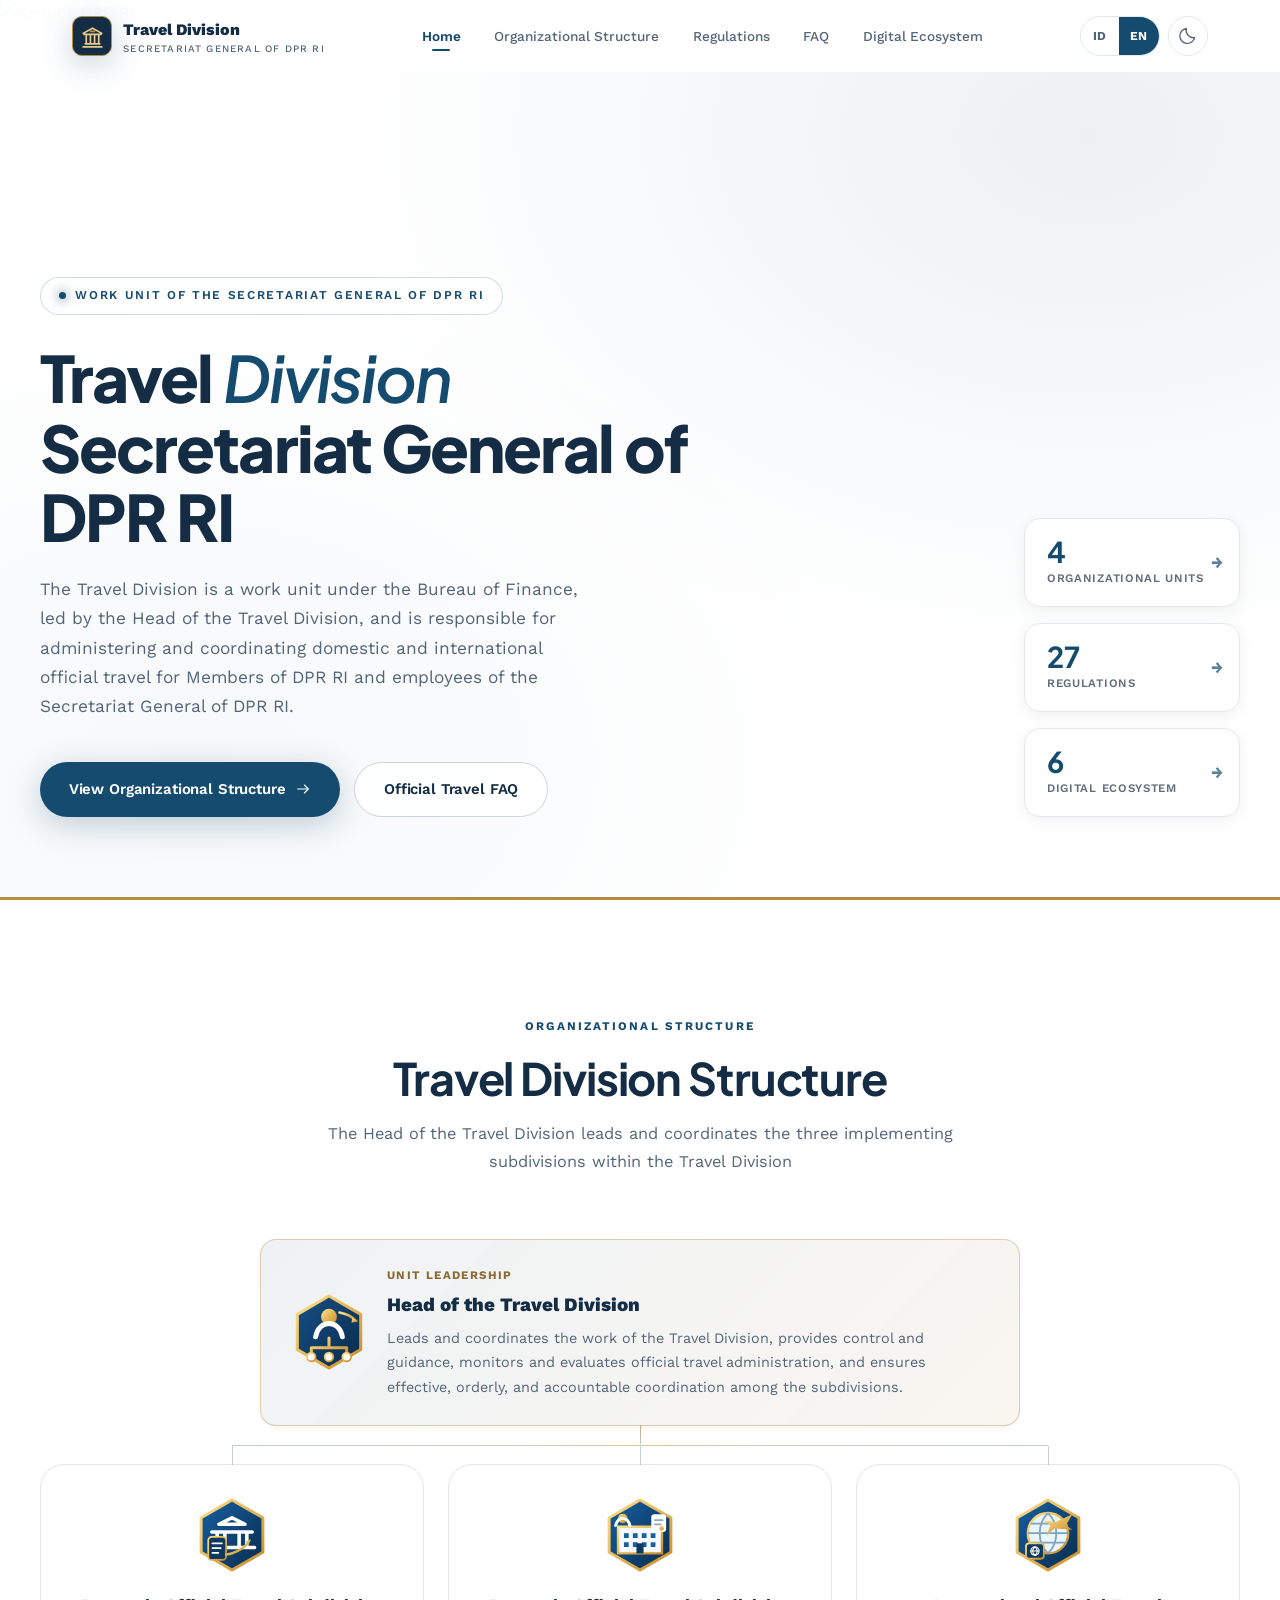
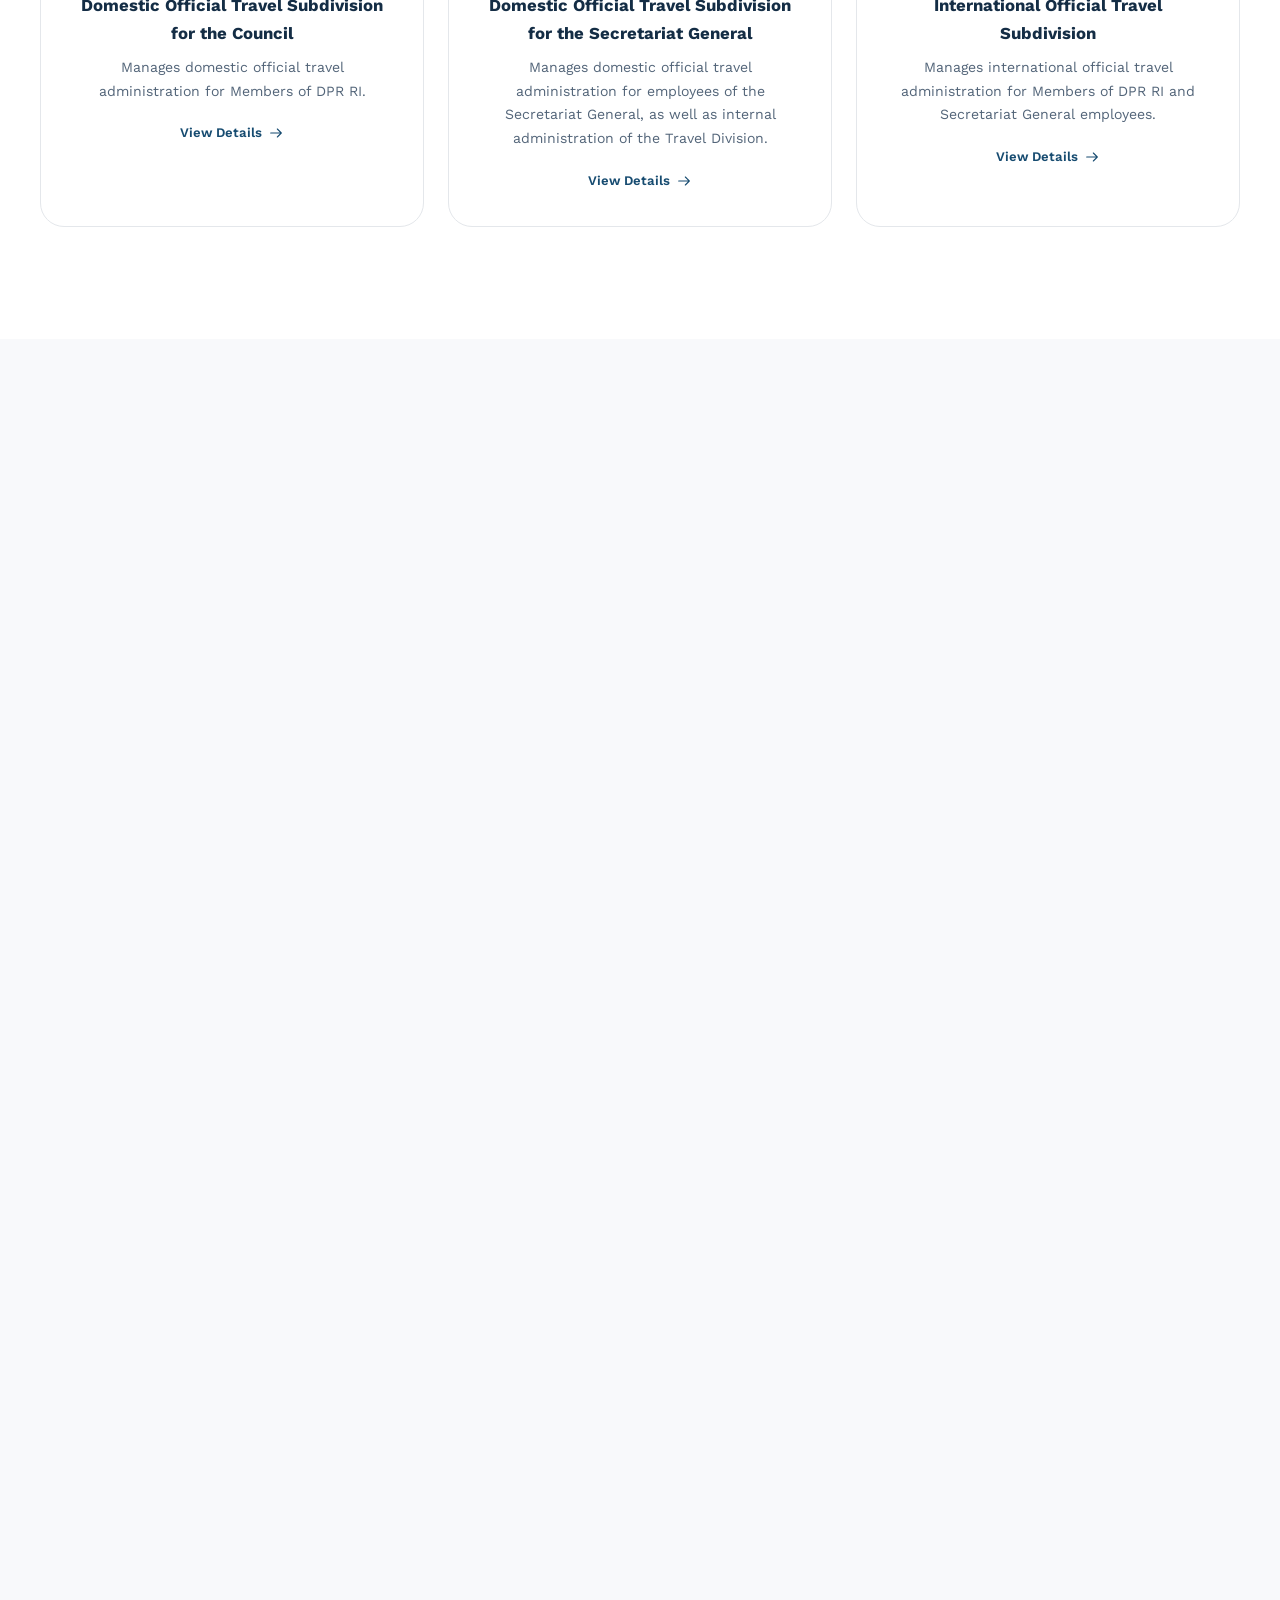
==== commit a71892a5: "Update English regulation count to 27" ====
--- a/en.html
+++ b/en.html
@@ -116,7 +116,7 @@
     </div>
     <div class="hero-stats">
       <a class="hero-stat quick-nav" href="#struktur" aria-label="View Organizational Structure"><div class="hero-stat-value"><span class="counter" data-target="4">0</span></div><div class="hero-stat-label">Organizational Units</div></a>
-      <a class="hero-stat quick-nav" href="#regulasi" aria-label="View Regulations"><div class="hero-stat-value"><span class="counter" data-target="26">0</span></div><div class="hero-stat-label">Regulations</div></a>
+      <a class="hero-stat quick-nav" href="#regulasi" aria-label="View Regulations"><div class="hero-stat-value"><span class="counter" data-target="27">0</span></div><div class="hero-stat-label">Regulations</div></a>
       <a class="hero-stat quick-nav" href="#digital" aria-label="View Digital Ecosystem"><div class="hero-stat-value"><span class="counter" data-target="6">0</span></div><div class="hero-stat-label">Digital Ecosystem</div></a>
     </div>
   </div>
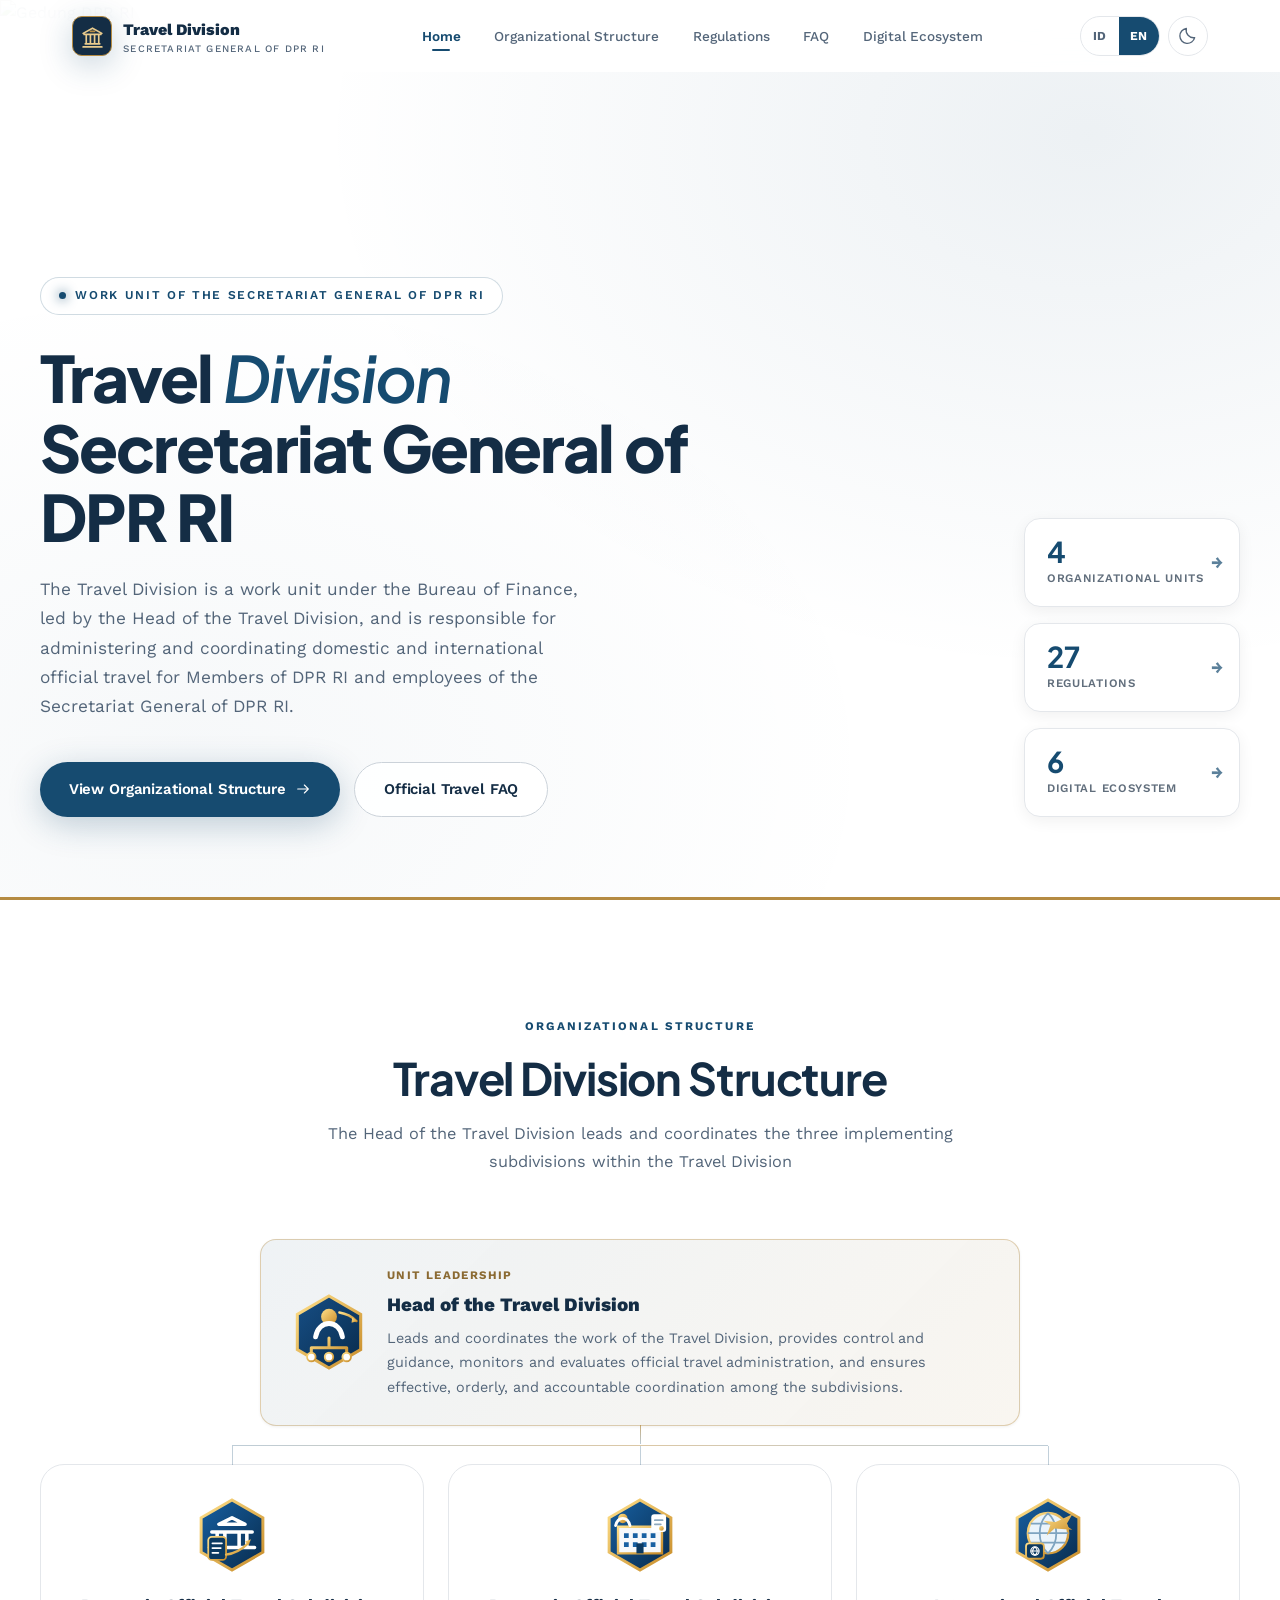
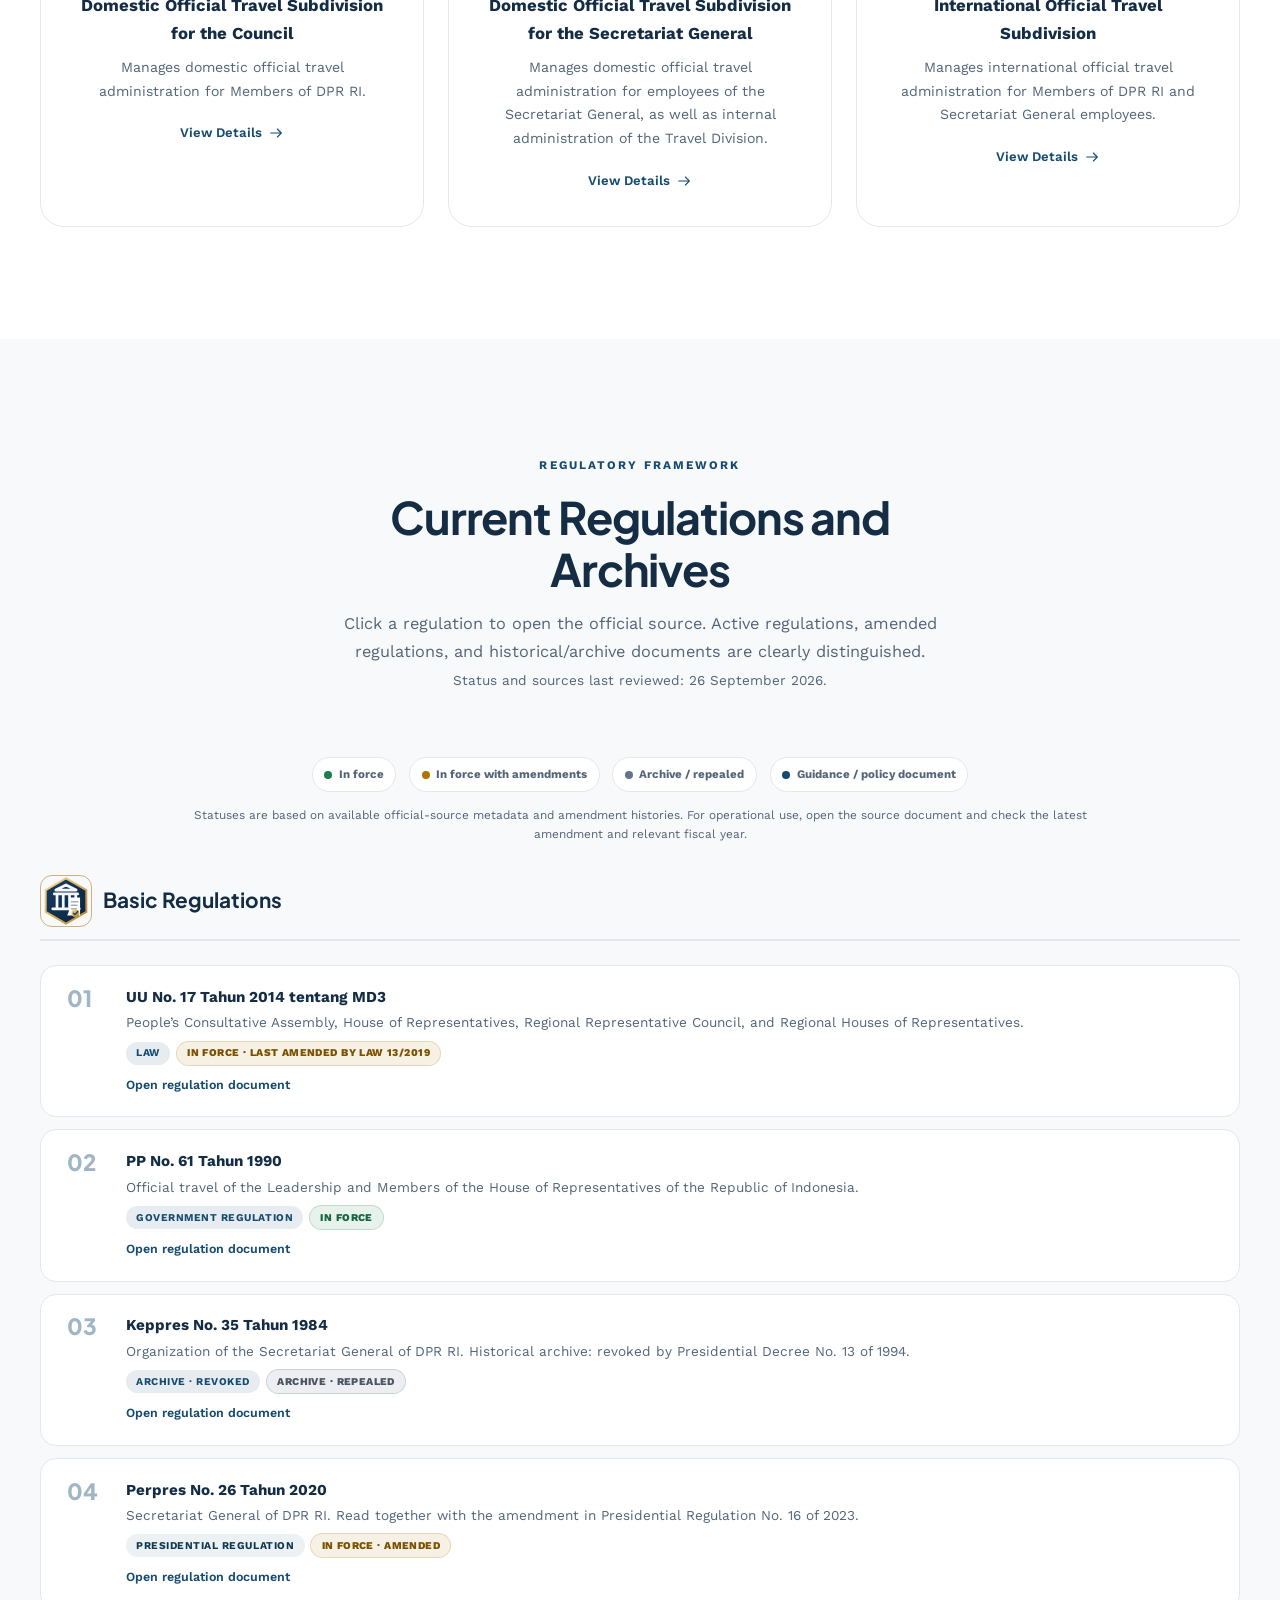
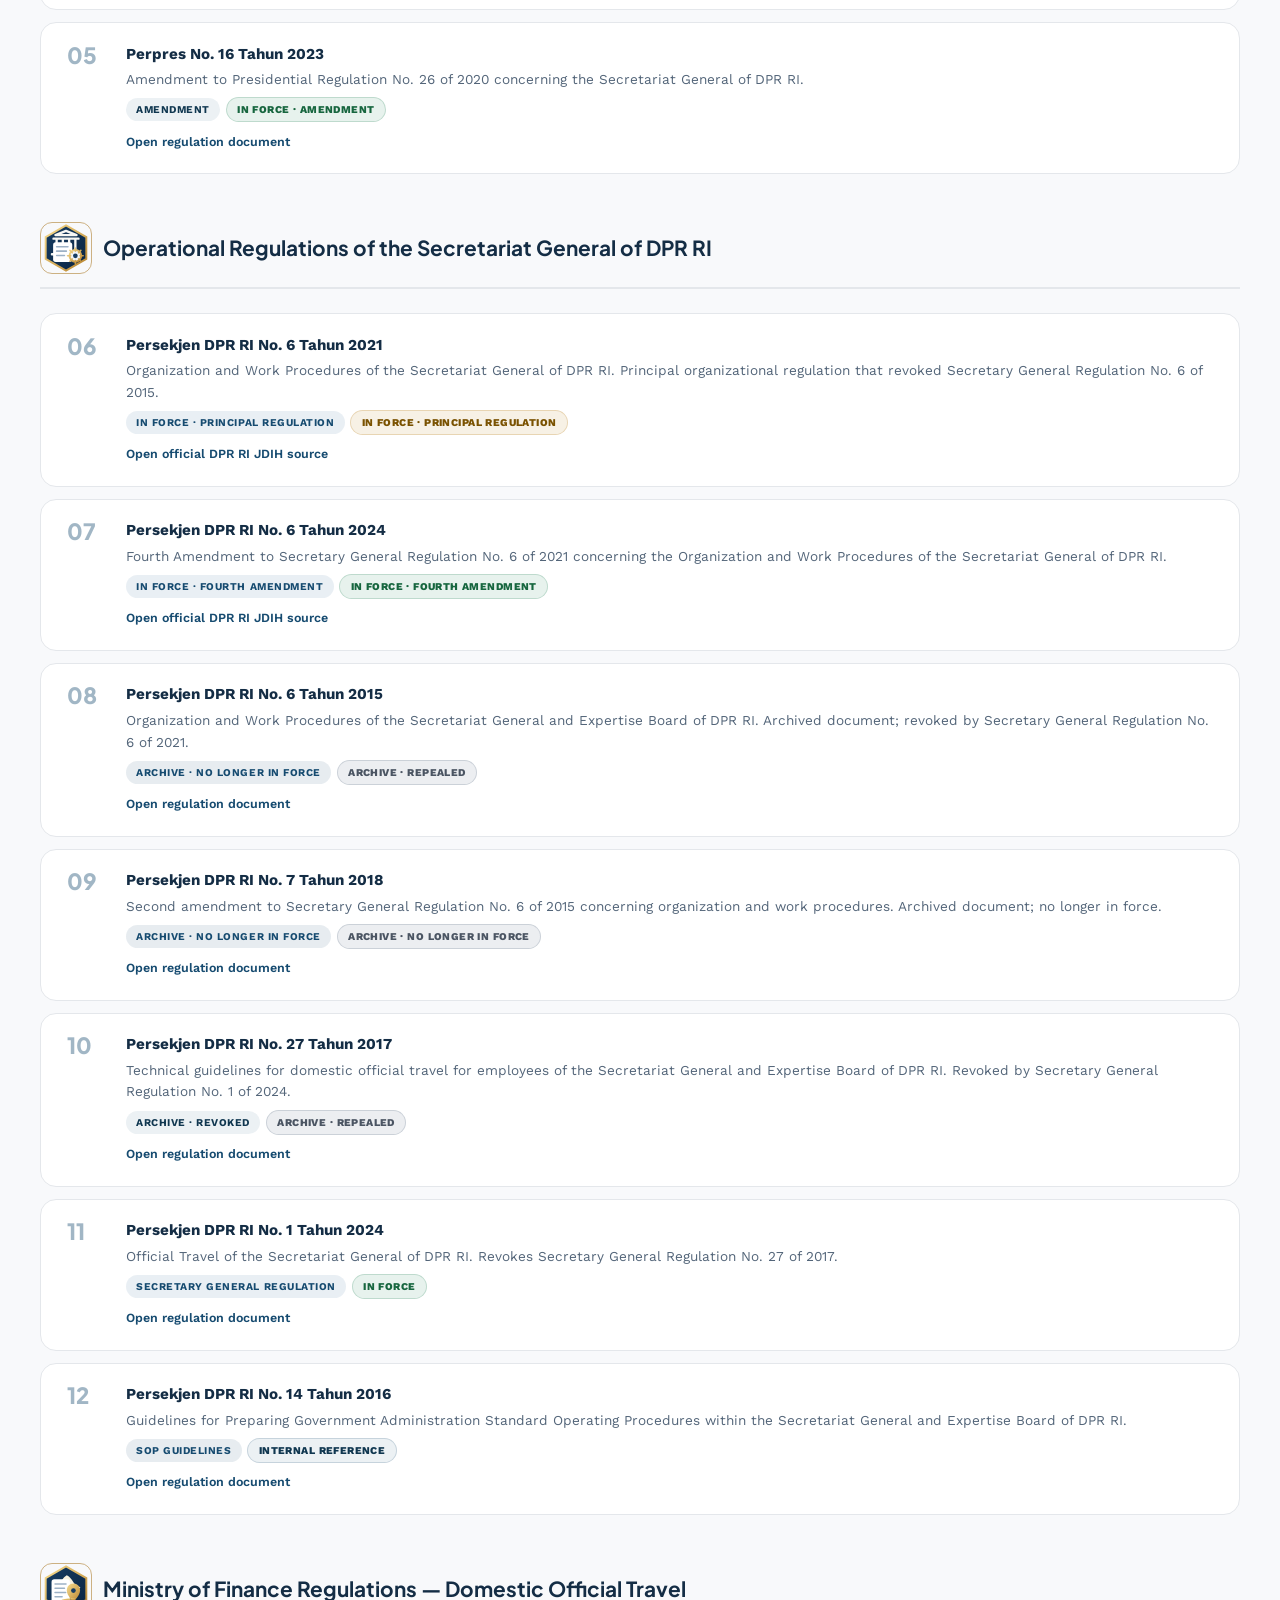
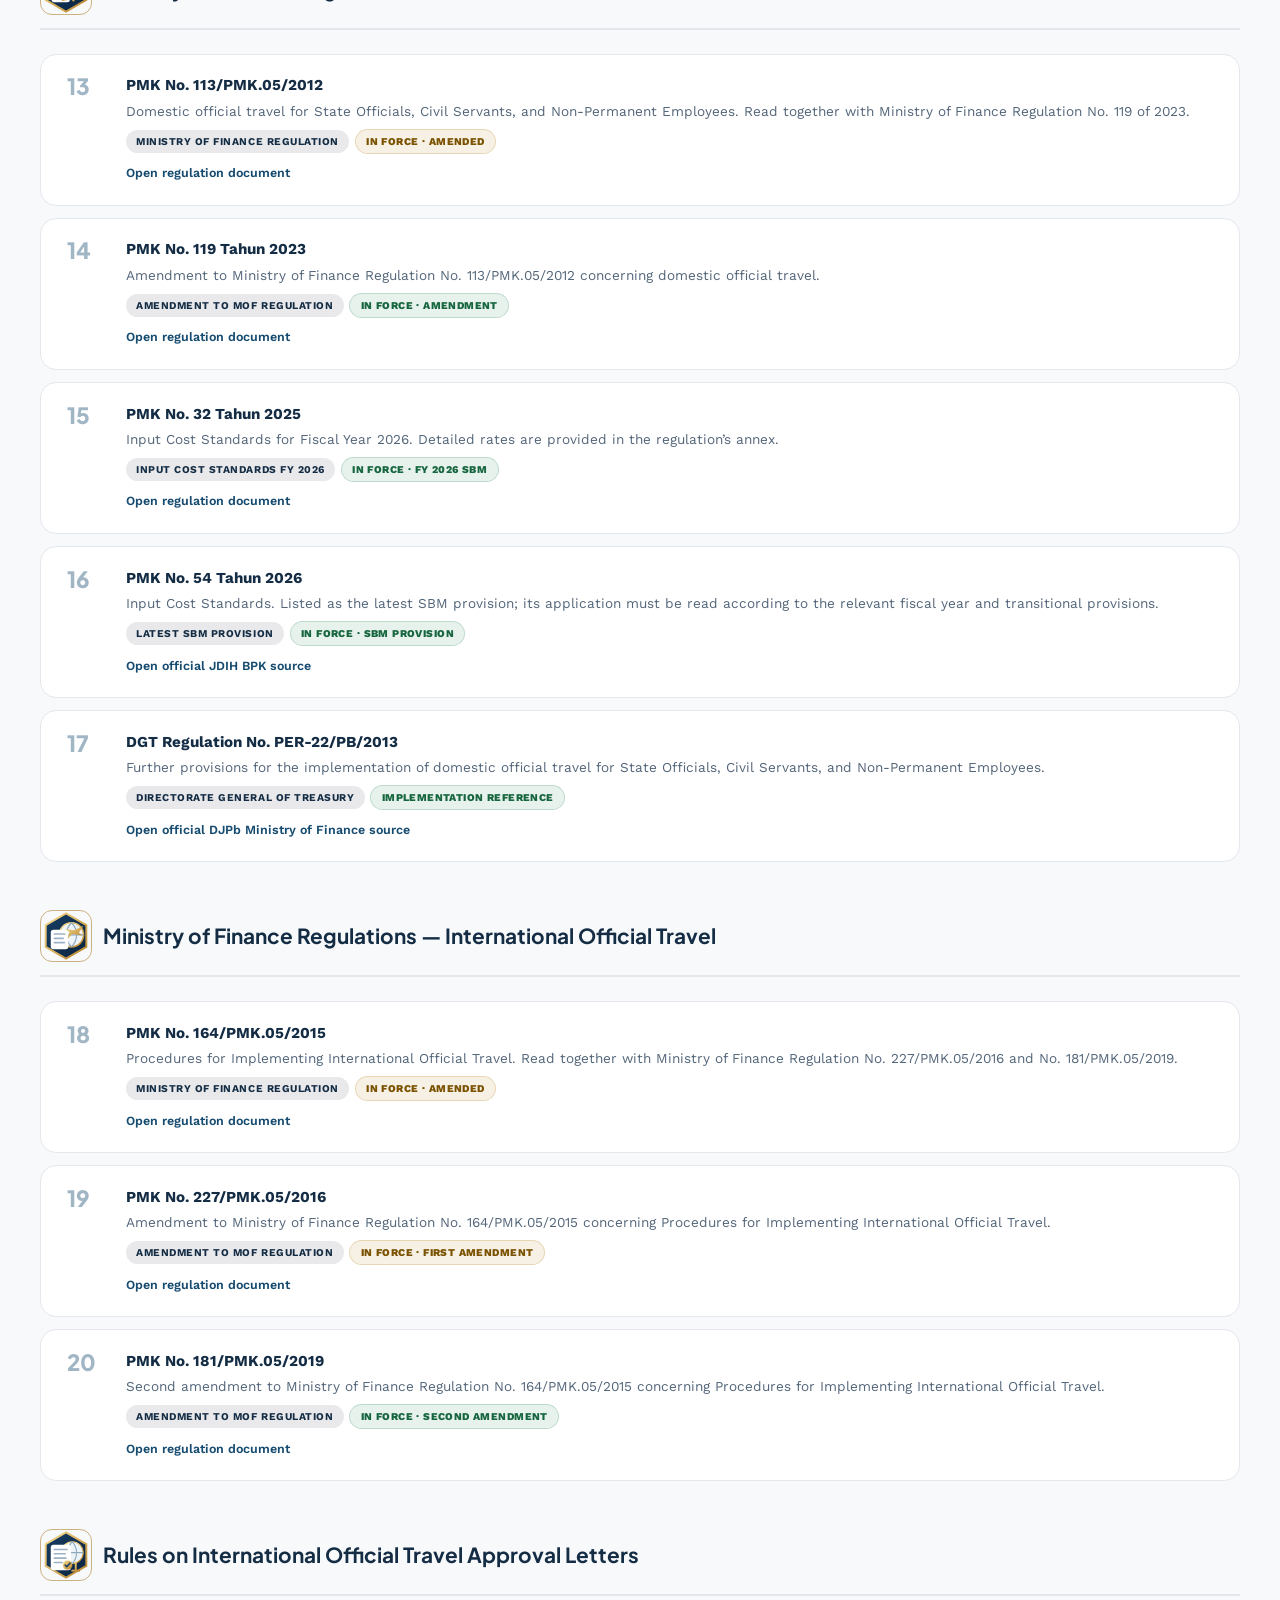
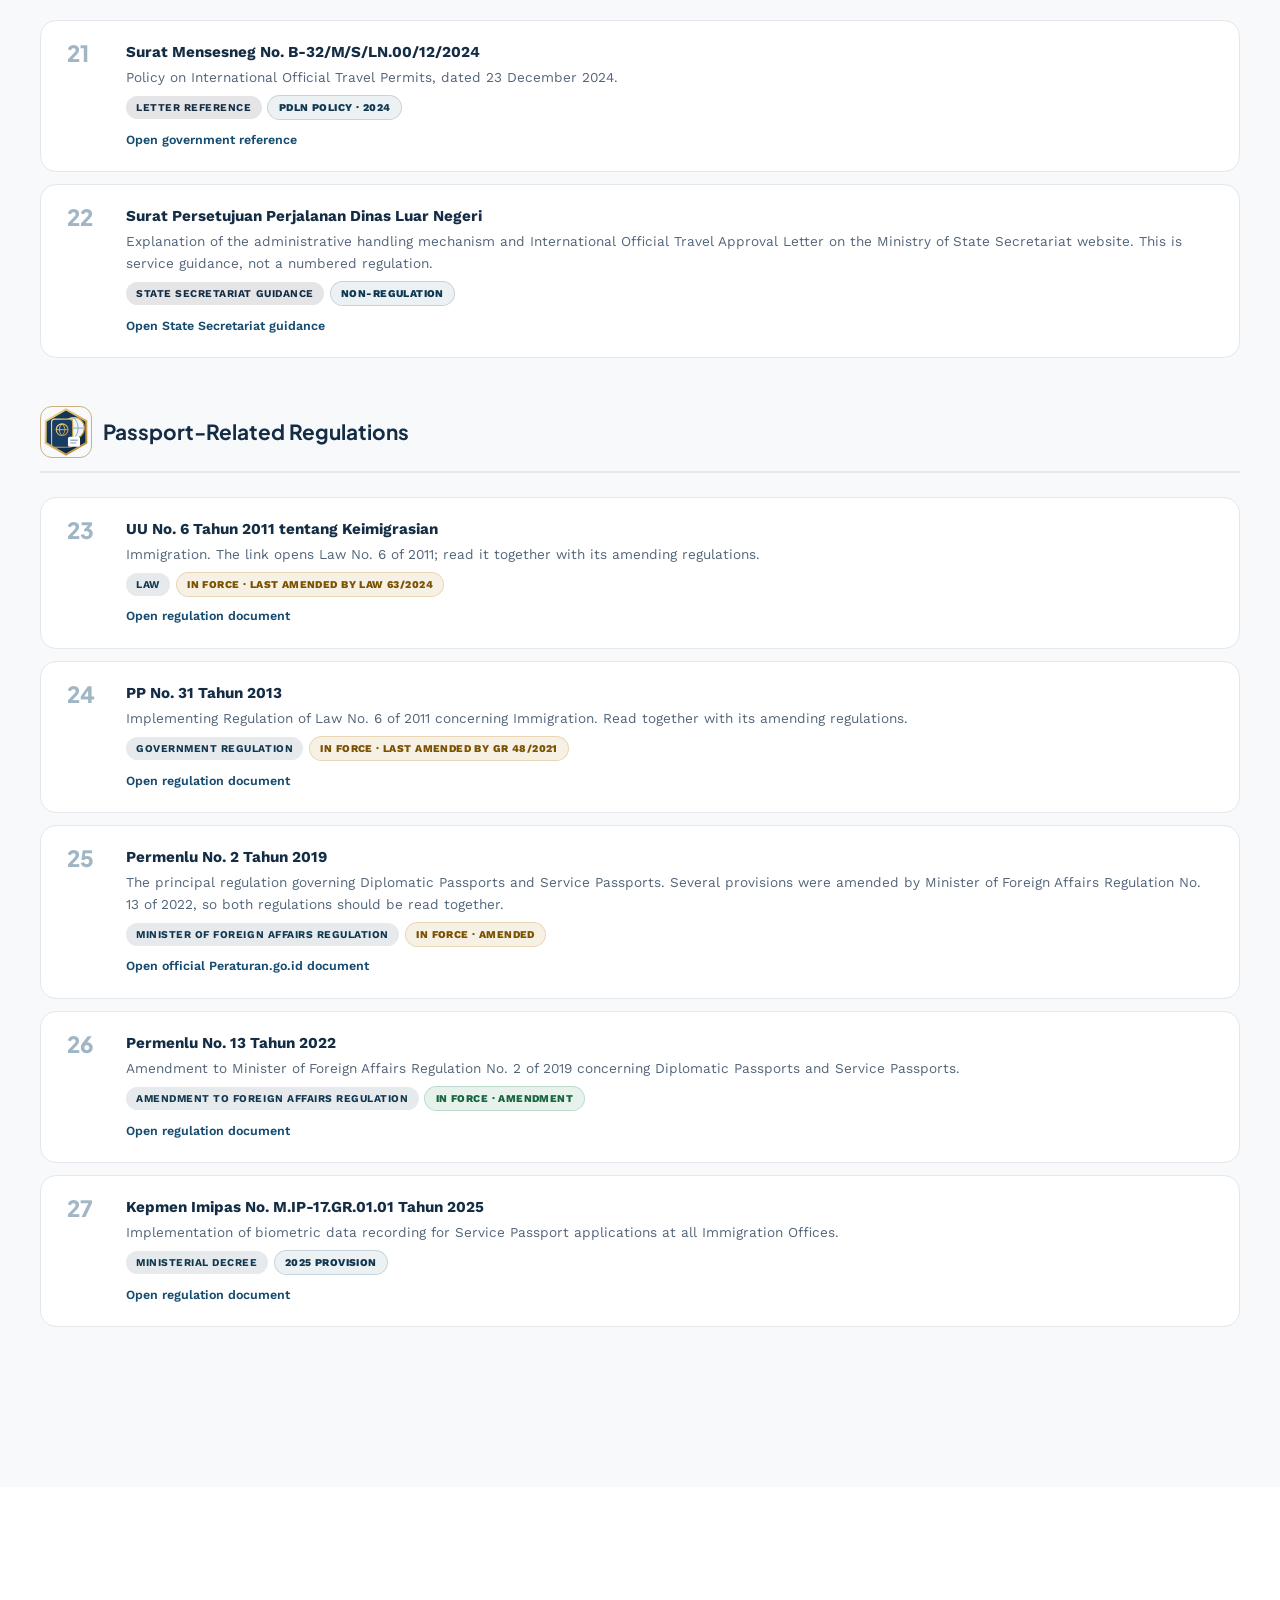
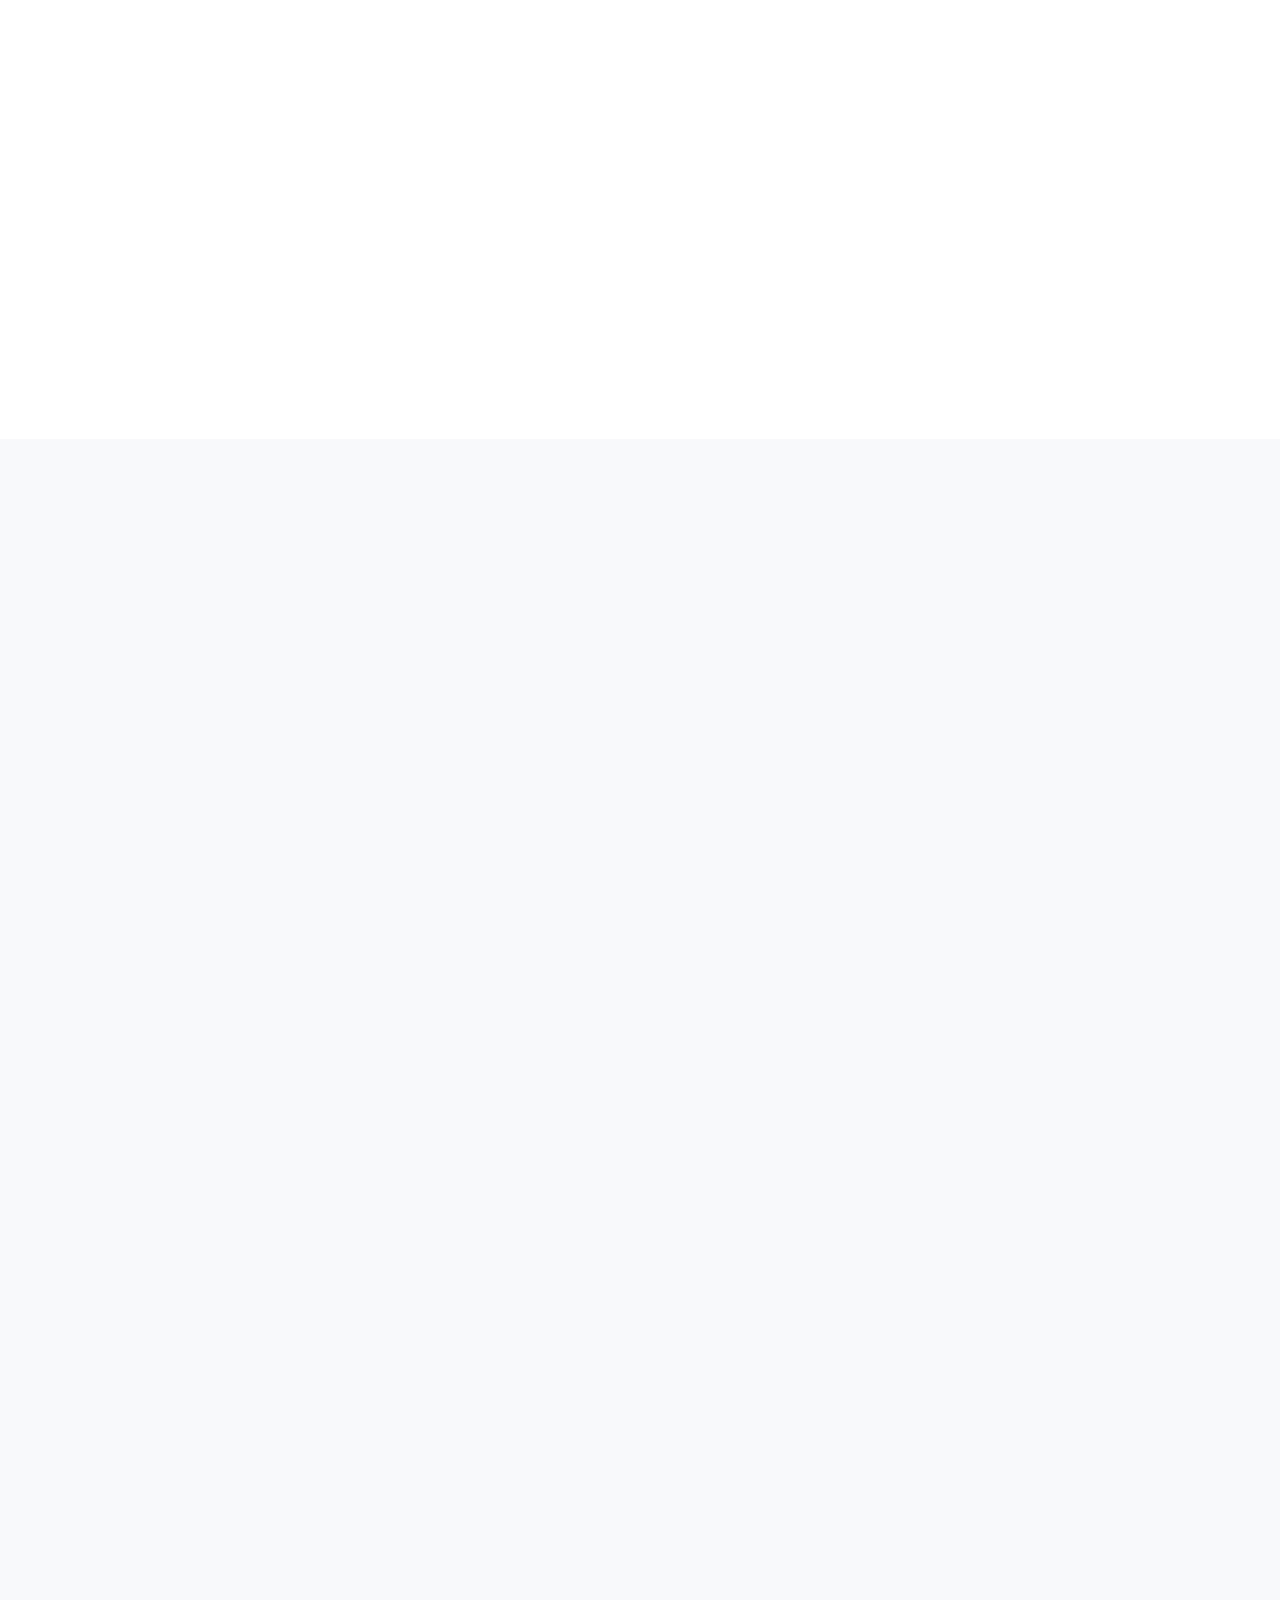
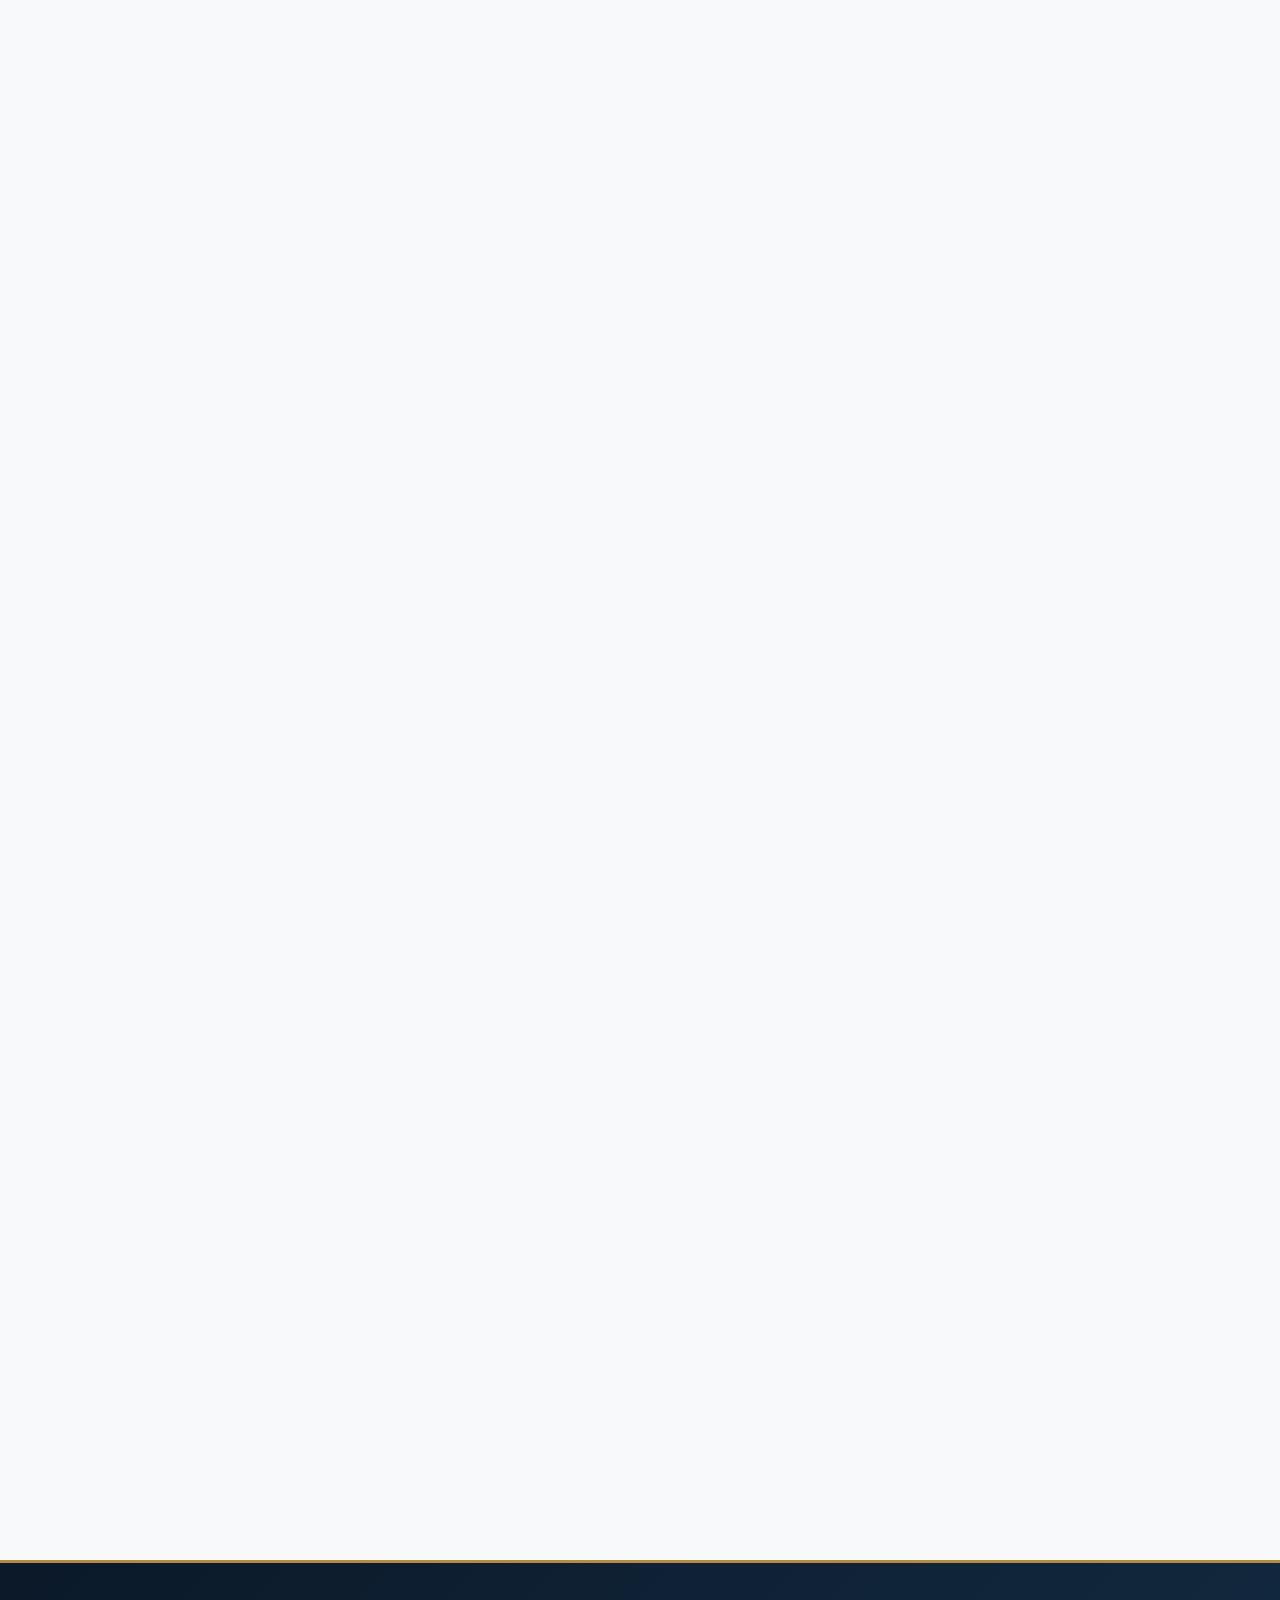
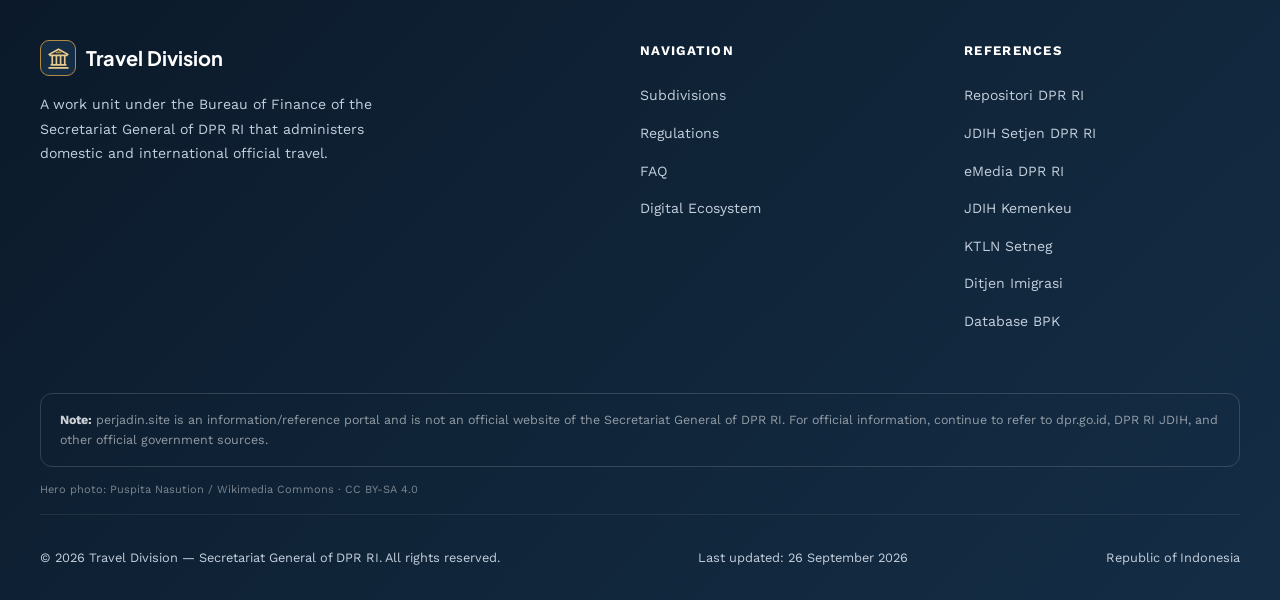
==== commit 16c010fd: "Add official PANDORA news to digital transformation timeline" ====
--- a/en.html
+++ b/en.html
@@ -404,6 +404,10 @@
         <div class="digital-history-icon"><img src="/assets/logo-pandora.webp?v=20261008-1" alt="PANDORA" width="256" height="256" loading="lazy" decoding="async"></div>
         <div><h3>PANDORA Launch</h3><p>A milestone marking the launch of PANDORA as part of the Travel Division's digital service transformation. This record is retained as part of the unit's innovation history.</p><span class="digital-history-date">19 November 2025 · Transformation Archive</span></div>
       </a>
+      <a class="digital-history-card reveal" href="https://www.dpr.go.id/kegiatan-dpr/berita/Setjen-DPR-Hadirkan-PANDORA-untuk-Perkuat-Pengendalian-Perjalanan-Dinas-70260" target="_blank" rel="noopener noreferrer">
+        <div class="digital-history-icon"><img src="/assets/logo-pandora.webp?v=20261008-1" alt="PANDORA" width="256" height="256" loading="lazy" decoding="async"></div>
+        <div><h3>PANDORA Strengthens Official Travel Control</h3><p>Official DPR RI coverage on the use of PANDORA to strengthen oversight and accountability through real-time data integration, including monitoring of travel submissions, accountability, and budget realization.</p><span class="digital-history-date">26 October 2026 · DPR RI News</span></div>
+      </a>
       <a class="digital-history-card reveal" href="https://emedia.dpr.go.id/news/2026/02/03/menuju-parlemen-modern-setjen-dpr-ri-integrasikan-sistem-perjalanan-dinas" target="_blank" rel="noopener noreferrer">
         <div class="digital-history-icon"><img src="/assets/logo-integrasi-sistem-perjalanan-dinas.svg?v=20260926-1" alt="Official Travel System Integration" width="256" height="256" loading="lazy" decoding="async"></div>
         <div><h3>Official Travel System Integration Socialization</h3><p>A milestone in strengthening the digital ecosystem to support more effective, efficient, and accountable official-travel processes.</p><span class="digital-history-date">2 February 2026 · Nusantara Building</span></div>
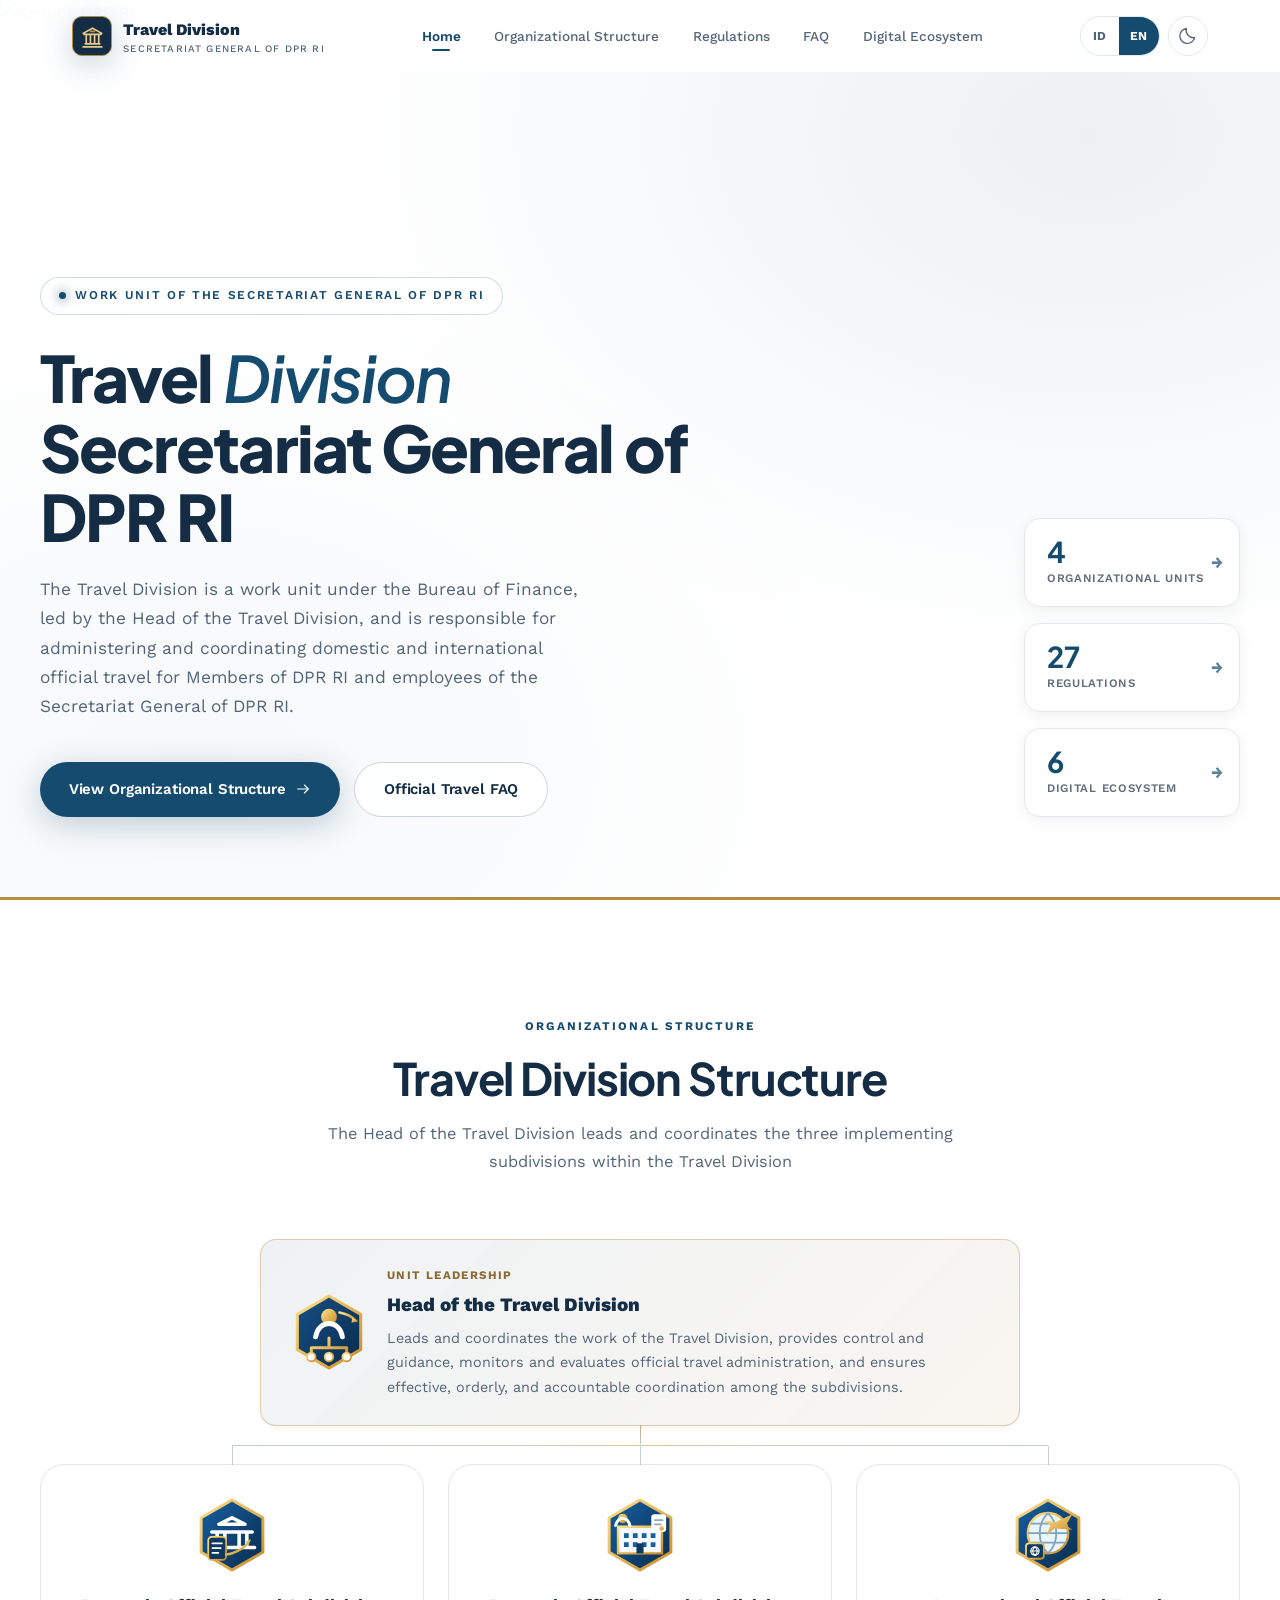
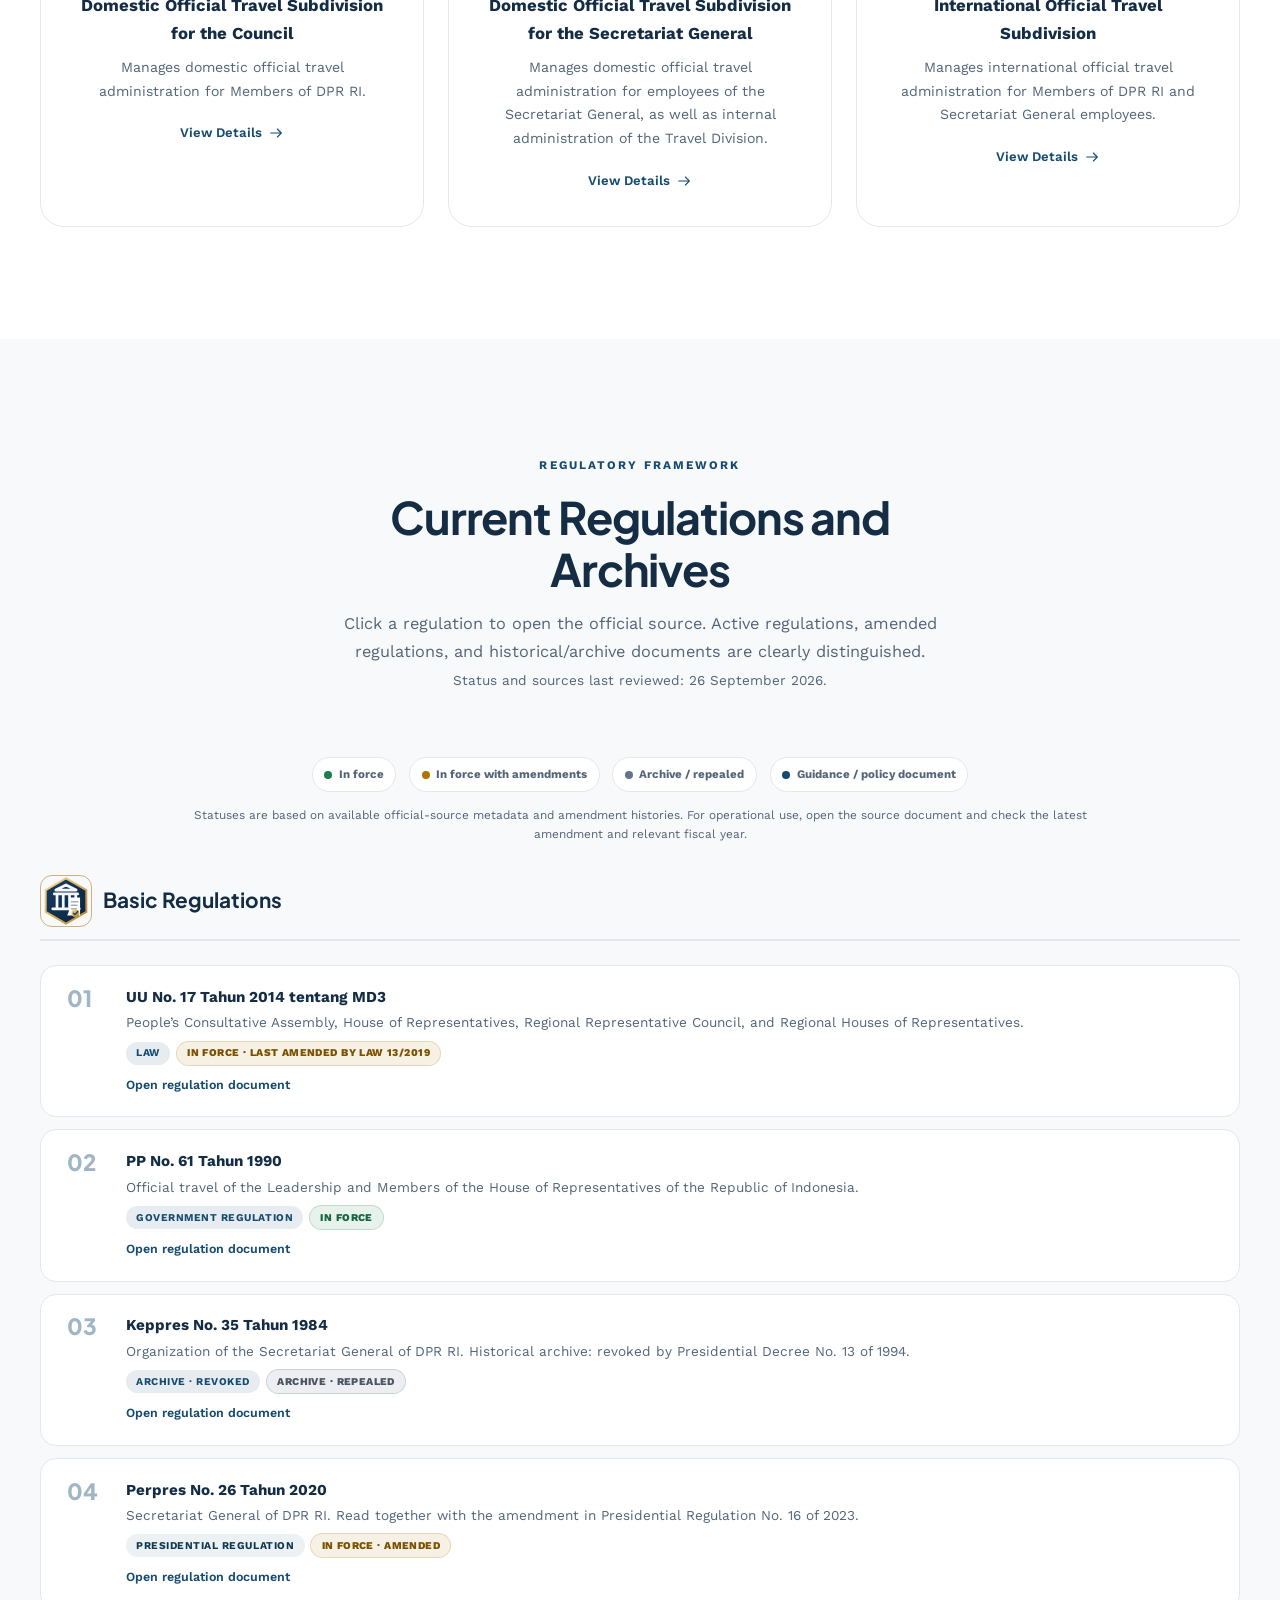
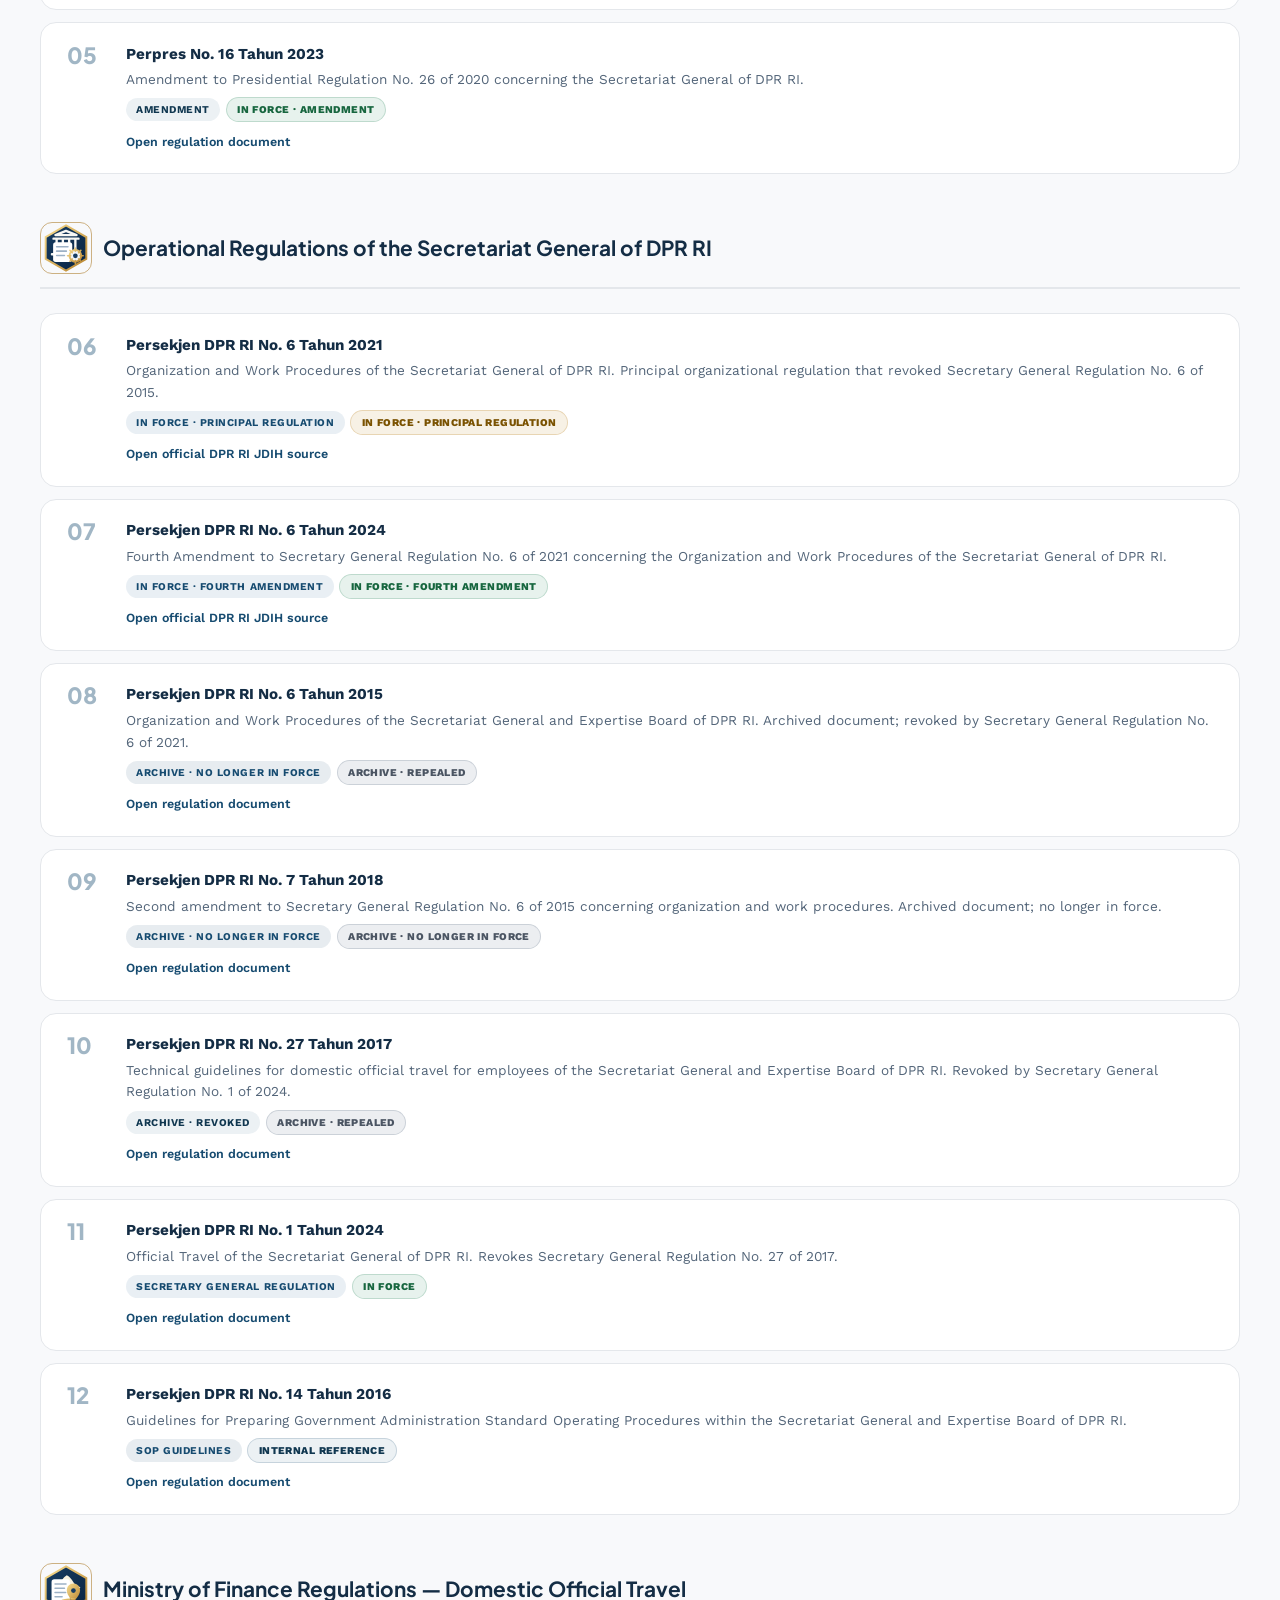
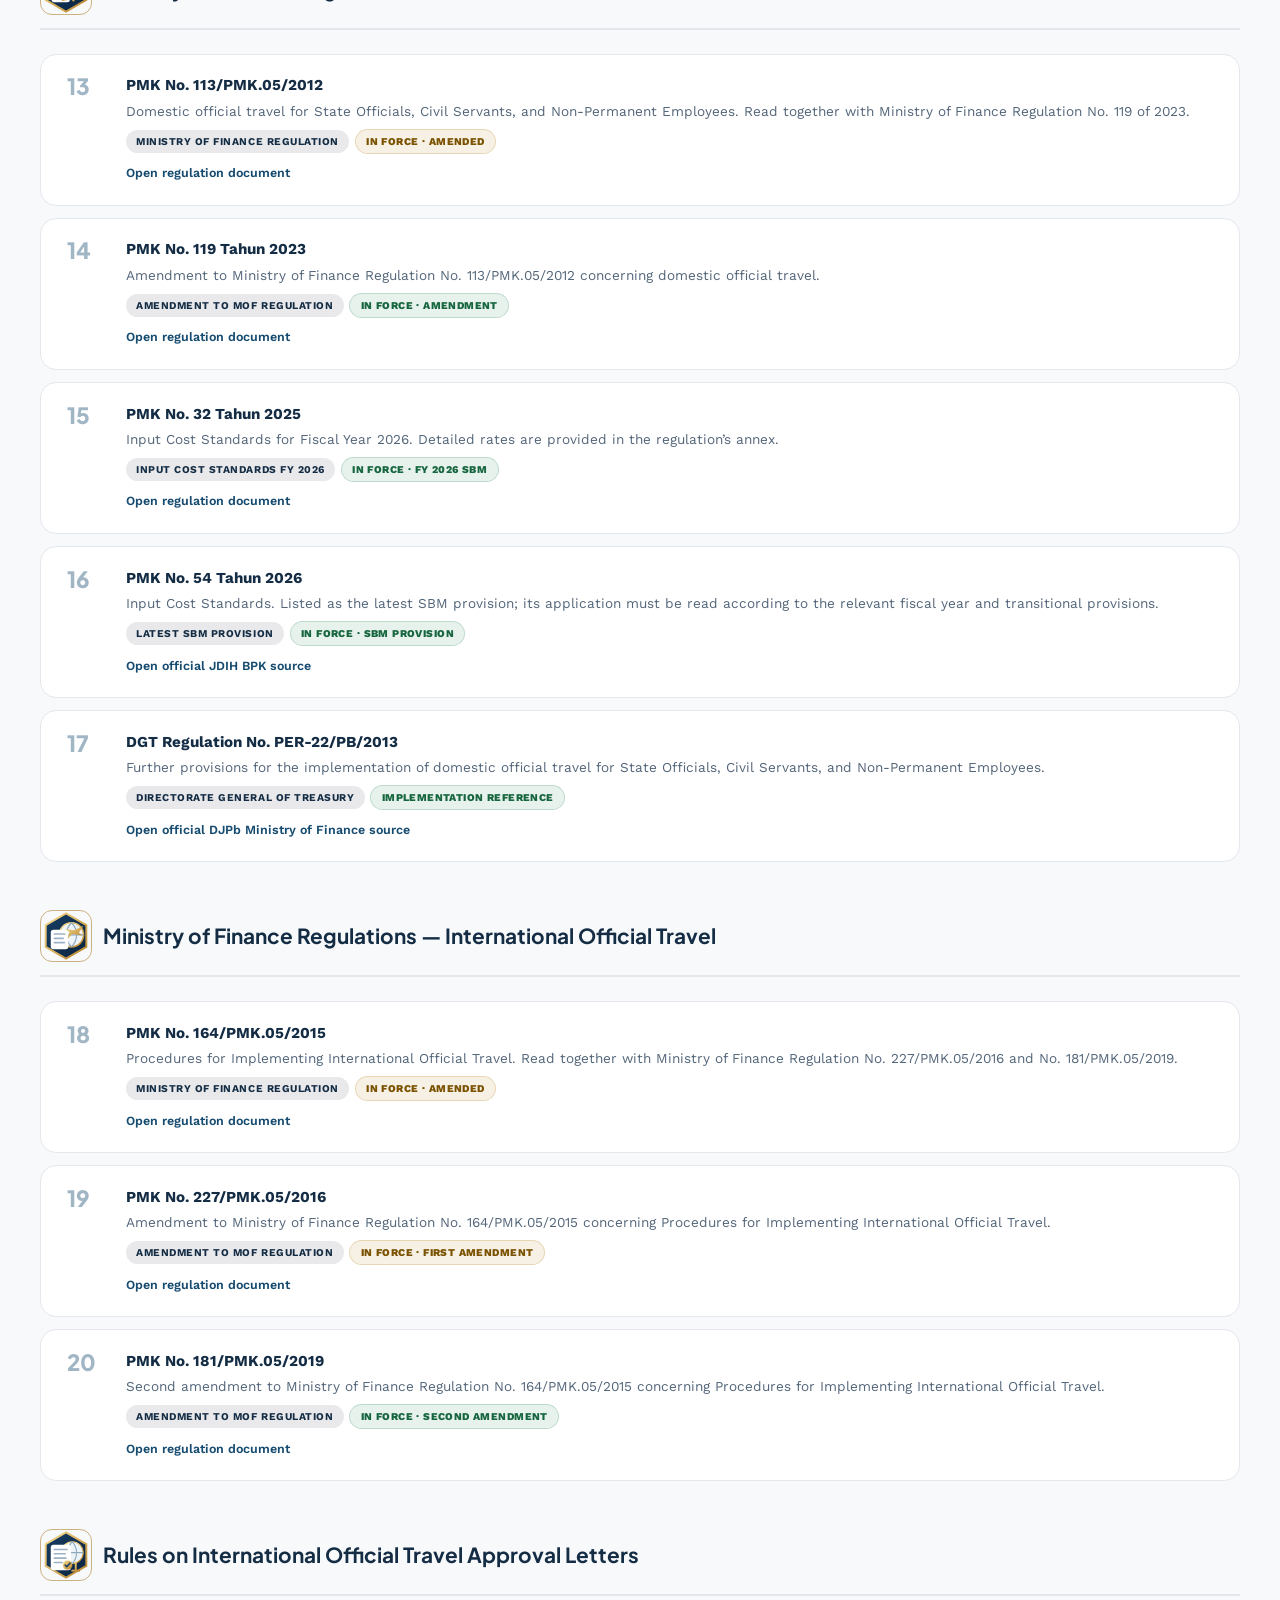
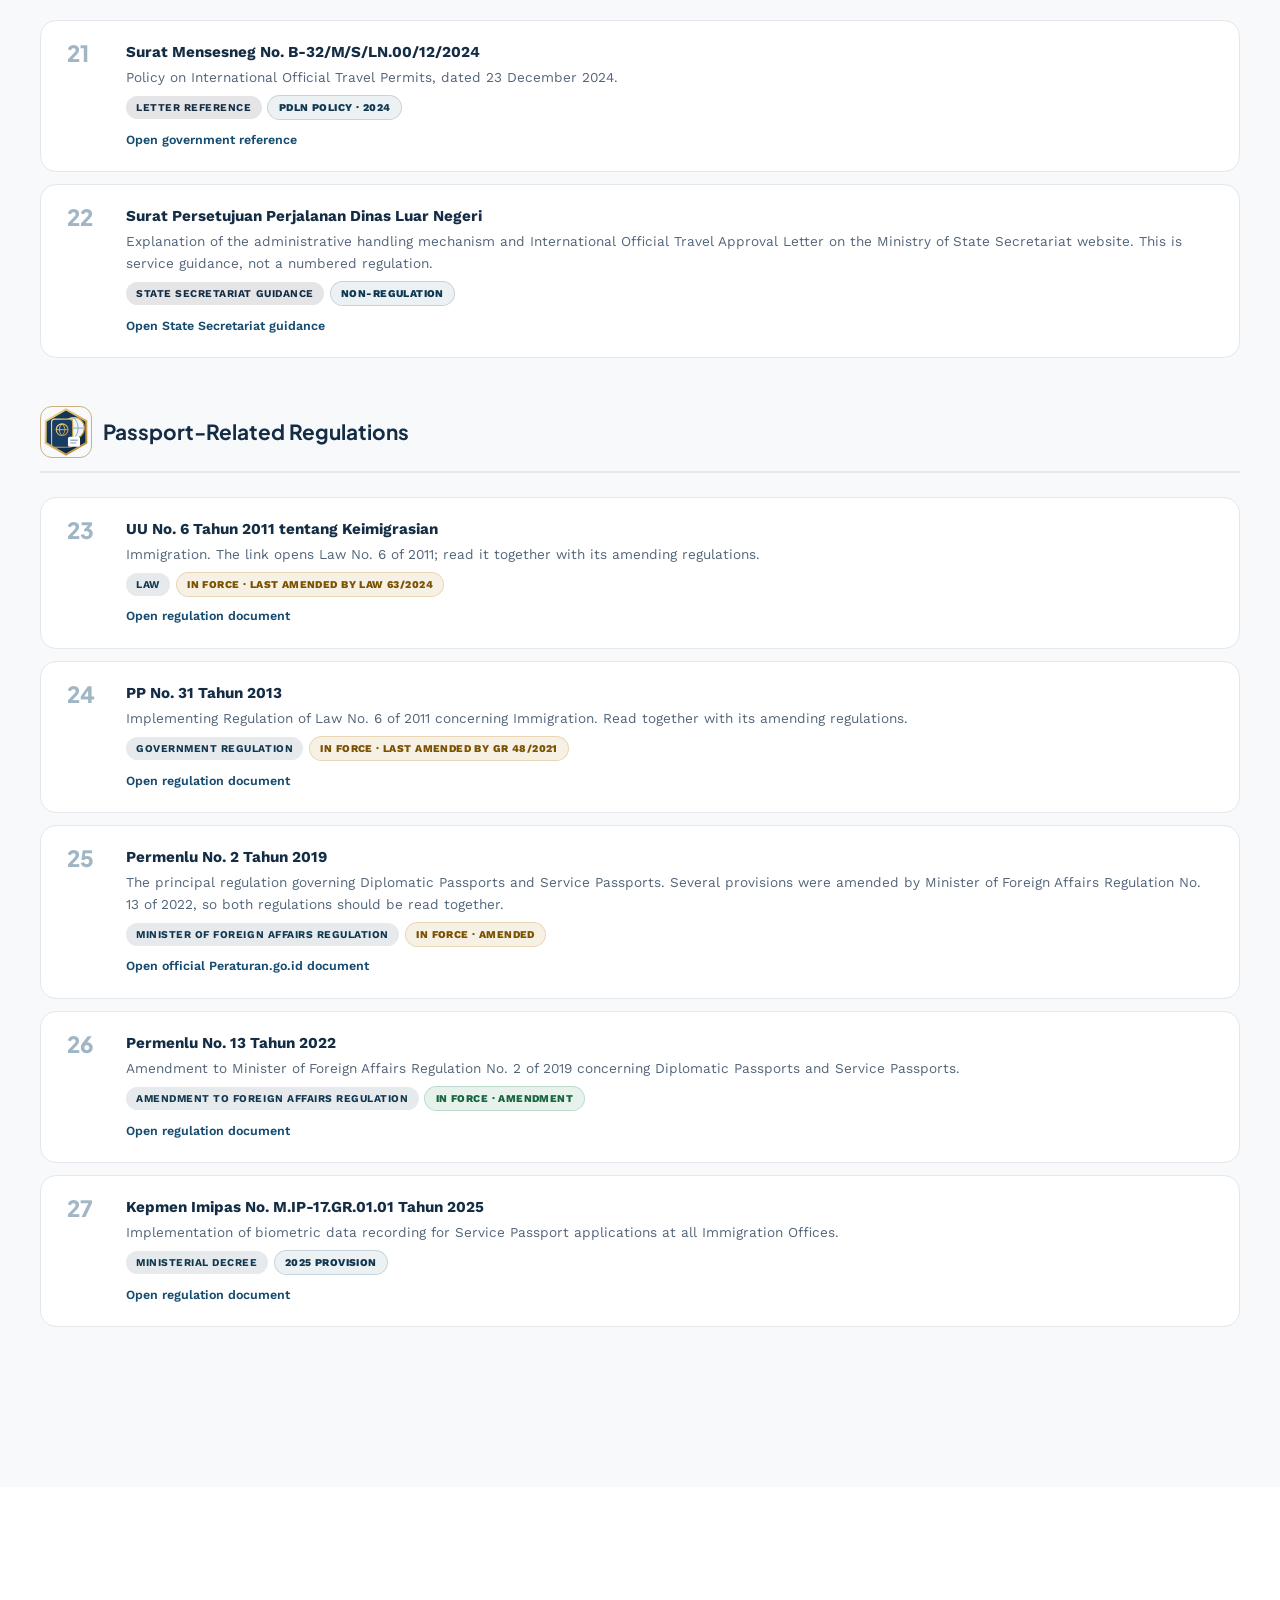
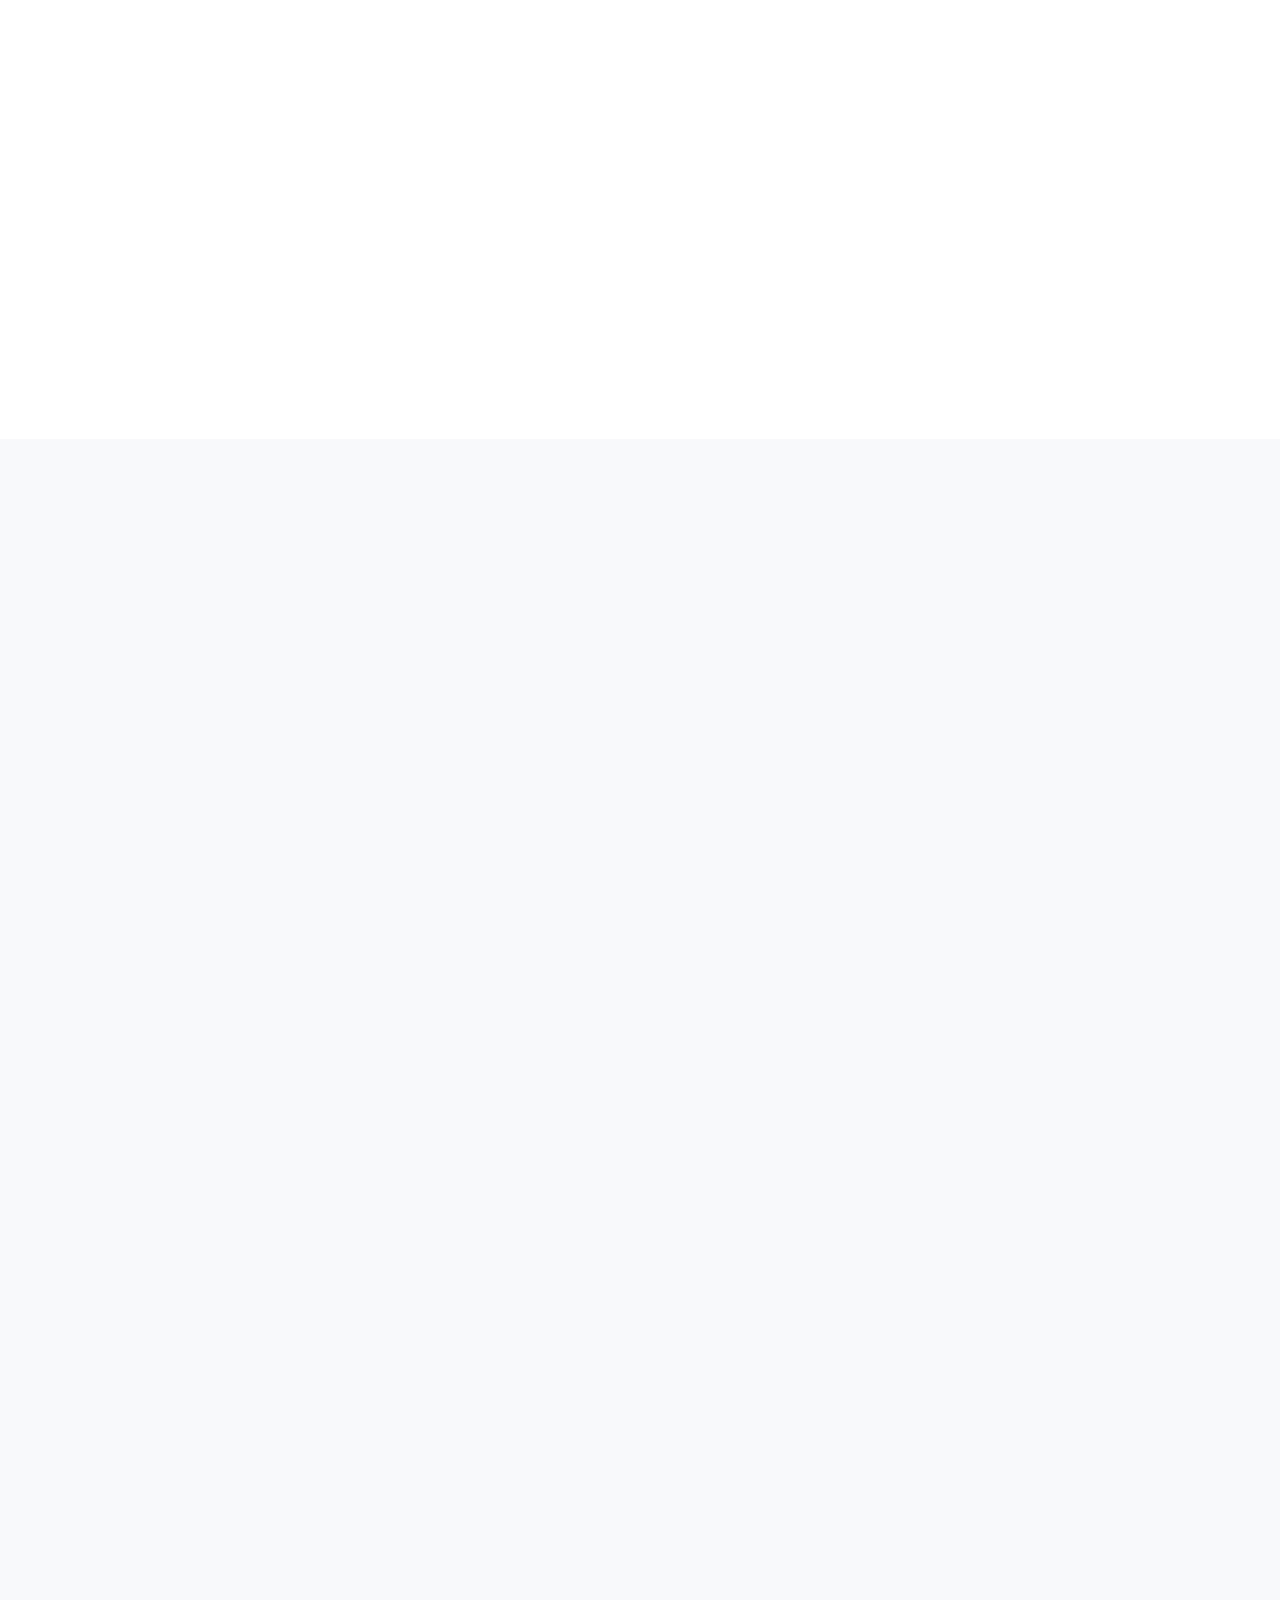
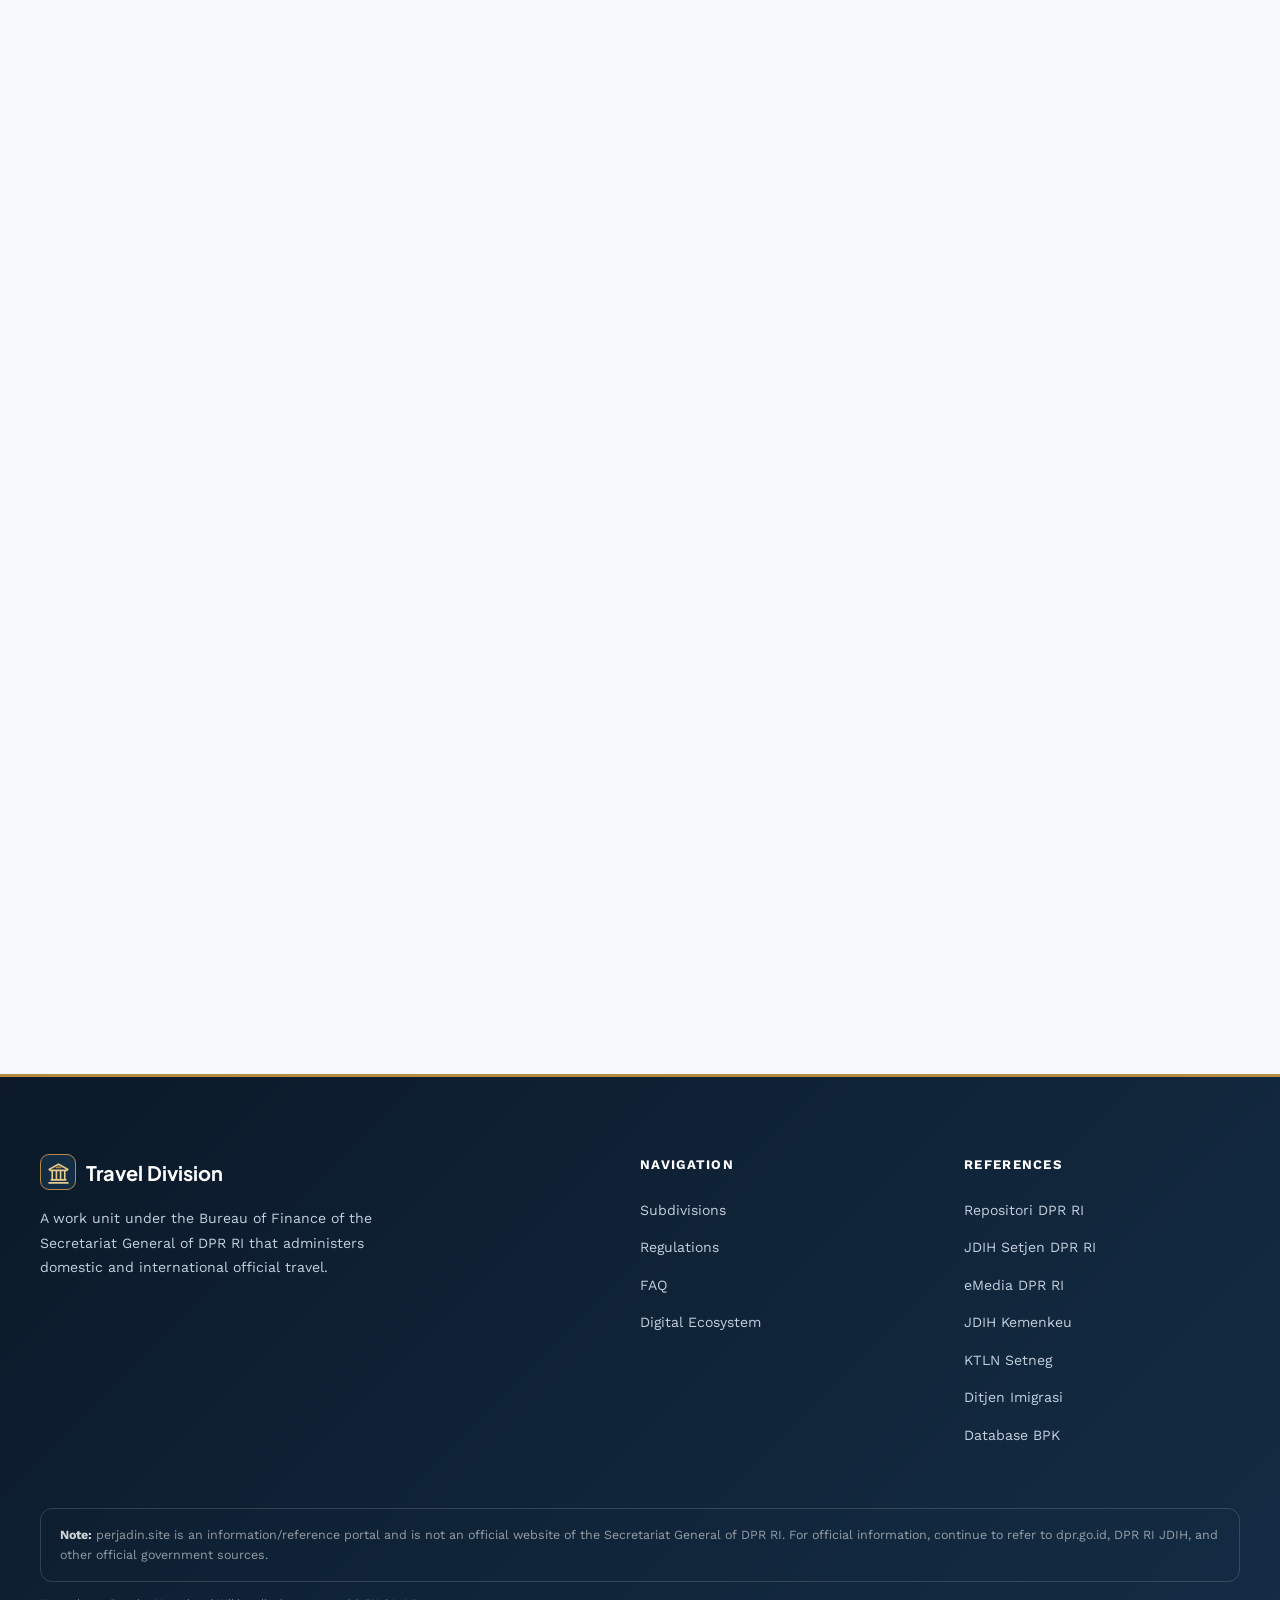
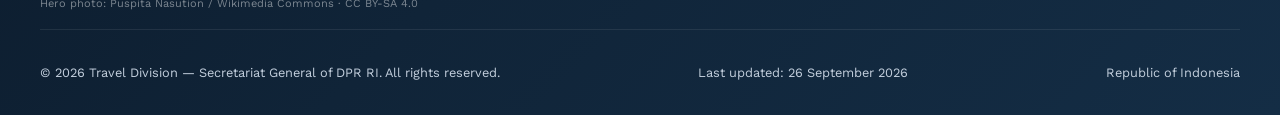
==== commit b7e5021c: "Sort digital transformation timeline chronologically" ====
--- a/en.html
+++ b/en.html
@@ -400,18 +400,6 @@
       </div>
       <div class="digital-history-title">Travel Division Digital Transformation Milestones</div>
       <div class="digital-timeline" aria-label="Digital transformation timeline">
-      <a class="digital-history-card reveal" href="https://jdih.dpr.go.id/berita/detail/id/61090" target="_blank" rel="noopener noreferrer">
-        <div class="digital-history-icon"><img src="/assets/logo-pandora.webp?v=20261008-1" alt="PANDORA" width="256" height="256" loading="lazy" decoding="async"></div>
-        <div><h3>PANDORA Launch</h3><p>A milestone marking the launch of PANDORA as part of the Travel Division's digital service transformation. This record is retained as part of the unit's innovation history.</p><span class="digital-history-date">19 November 2025 · Transformation Archive</span></div>
-      </a>
-      <a class="digital-history-card reveal" href="https://www.dpr.go.id/kegiatan-dpr/berita/Setjen-DPR-Hadirkan-PANDORA-untuk-Perkuat-Pengendalian-Perjalanan-Dinas-70260" target="_blank" rel="noopener noreferrer">
-        <div class="digital-history-icon"><img src="/assets/logo-pandora.webp?v=20261008-1" alt="PANDORA" width="256" height="256" loading="lazy" decoding="async"></div>
-        <div><h3>PANDORA Strengthens Official Travel Control</h3><p>Official DPR RI coverage on the use of PANDORA to strengthen oversight and accountability through real-time data integration, including monitoring of travel submissions, accountability, and budget realization.</p><span class="digital-history-date">26 October 2026 · DPR RI News</span></div>
-      </a>
-      <a class="digital-history-card reveal" href="https://emedia.dpr.go.id/news/2026/02/03/menuju-parlemen-modern-setjen-dpr-ri-integrasikan-sistem-perjalanan-dinas" target="_blank" rel="noopener noreferrer">
-        <div class="digital-history-icon"><img src="/assets/logo-integrasi-sistem-perjalanan-dinas.svg?v=20260926-1" alt="Official Travel System Integration" width="256" height="256" loading="lazy" decoding="async"></div>
-        <div><h3>Official Travel System Integration Socialization</h3><p>A milestone in strengthening the digital ecosystem to support more effective, efficient, and accountable official-travel processes.</p><span class="digital-history-date">2 February 2026 · Nusantara Building</span></div>
-      </a>
             </div>
       <div class="ecosystem-reference-title">Related References</div>
       <a class="bento-card bento-half reveal" href="https://emedia.dpr.go.id/" target="_blank" rel="noopener noreferrer"><div class="bento-card-icon institutional-logo-wrap"><img src="/assets/logo-berita-dpr.svg?v=20260926-1" alt="DPR RI News" class="institutional-logo-img" width="256" height="256" loading="lazy" decoding="async"></div><h3>DPR RI News</h3><p>Follow DPR RI activity news through eMedia. The editorial team updates news on the source portal, so this page does not require manual news-code updates.</p><div class="bento-meta">Source <strong>eMedia DPR RI</strong></div><span class="bento-link">Open latest news <svg class="ui-icon" viewbox="0 0 24 24" fill="none" stroke="currentColor" stroke-width="1.6" stroke-linecap="round" stroke-linejoin="round" aria-hidden="true" focusable="false"><path d="M14 3h7v7m0-7L10 14M10 3H4v17h17v-6"></path></svg></span></a>
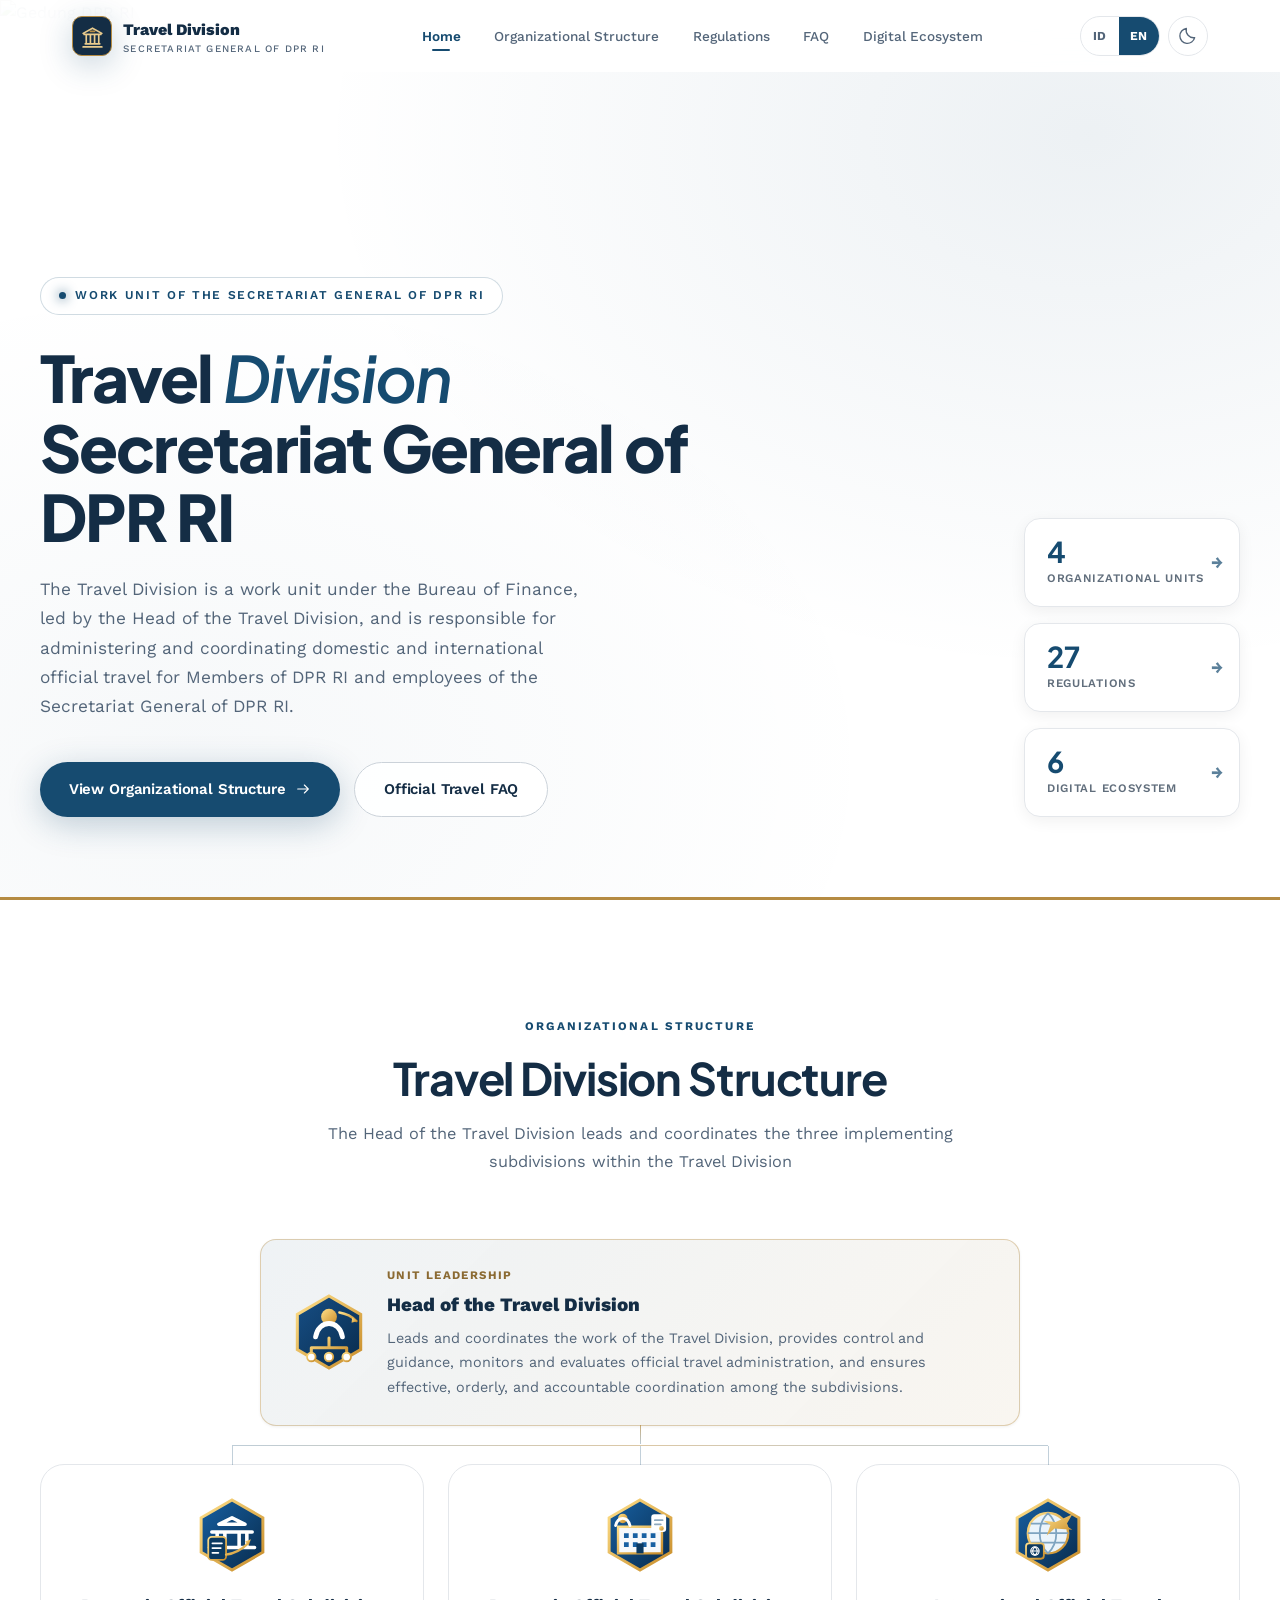
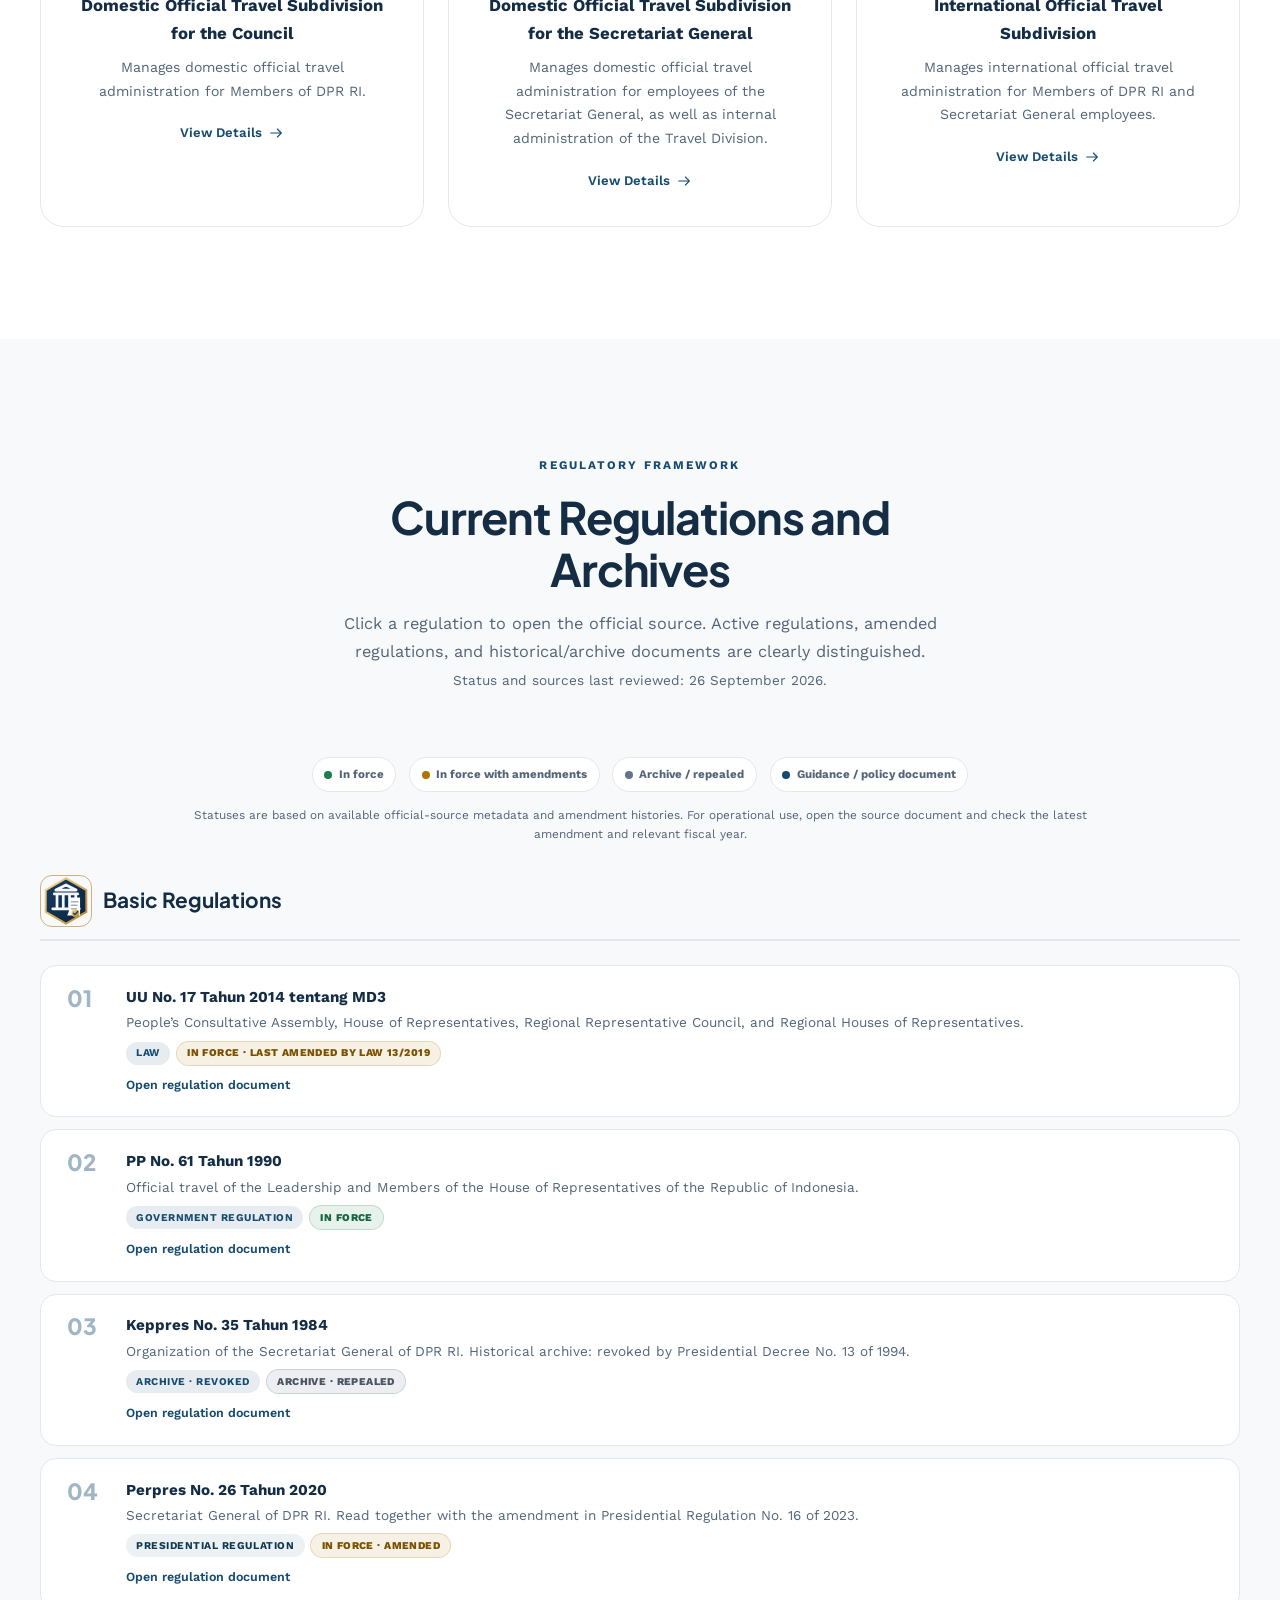
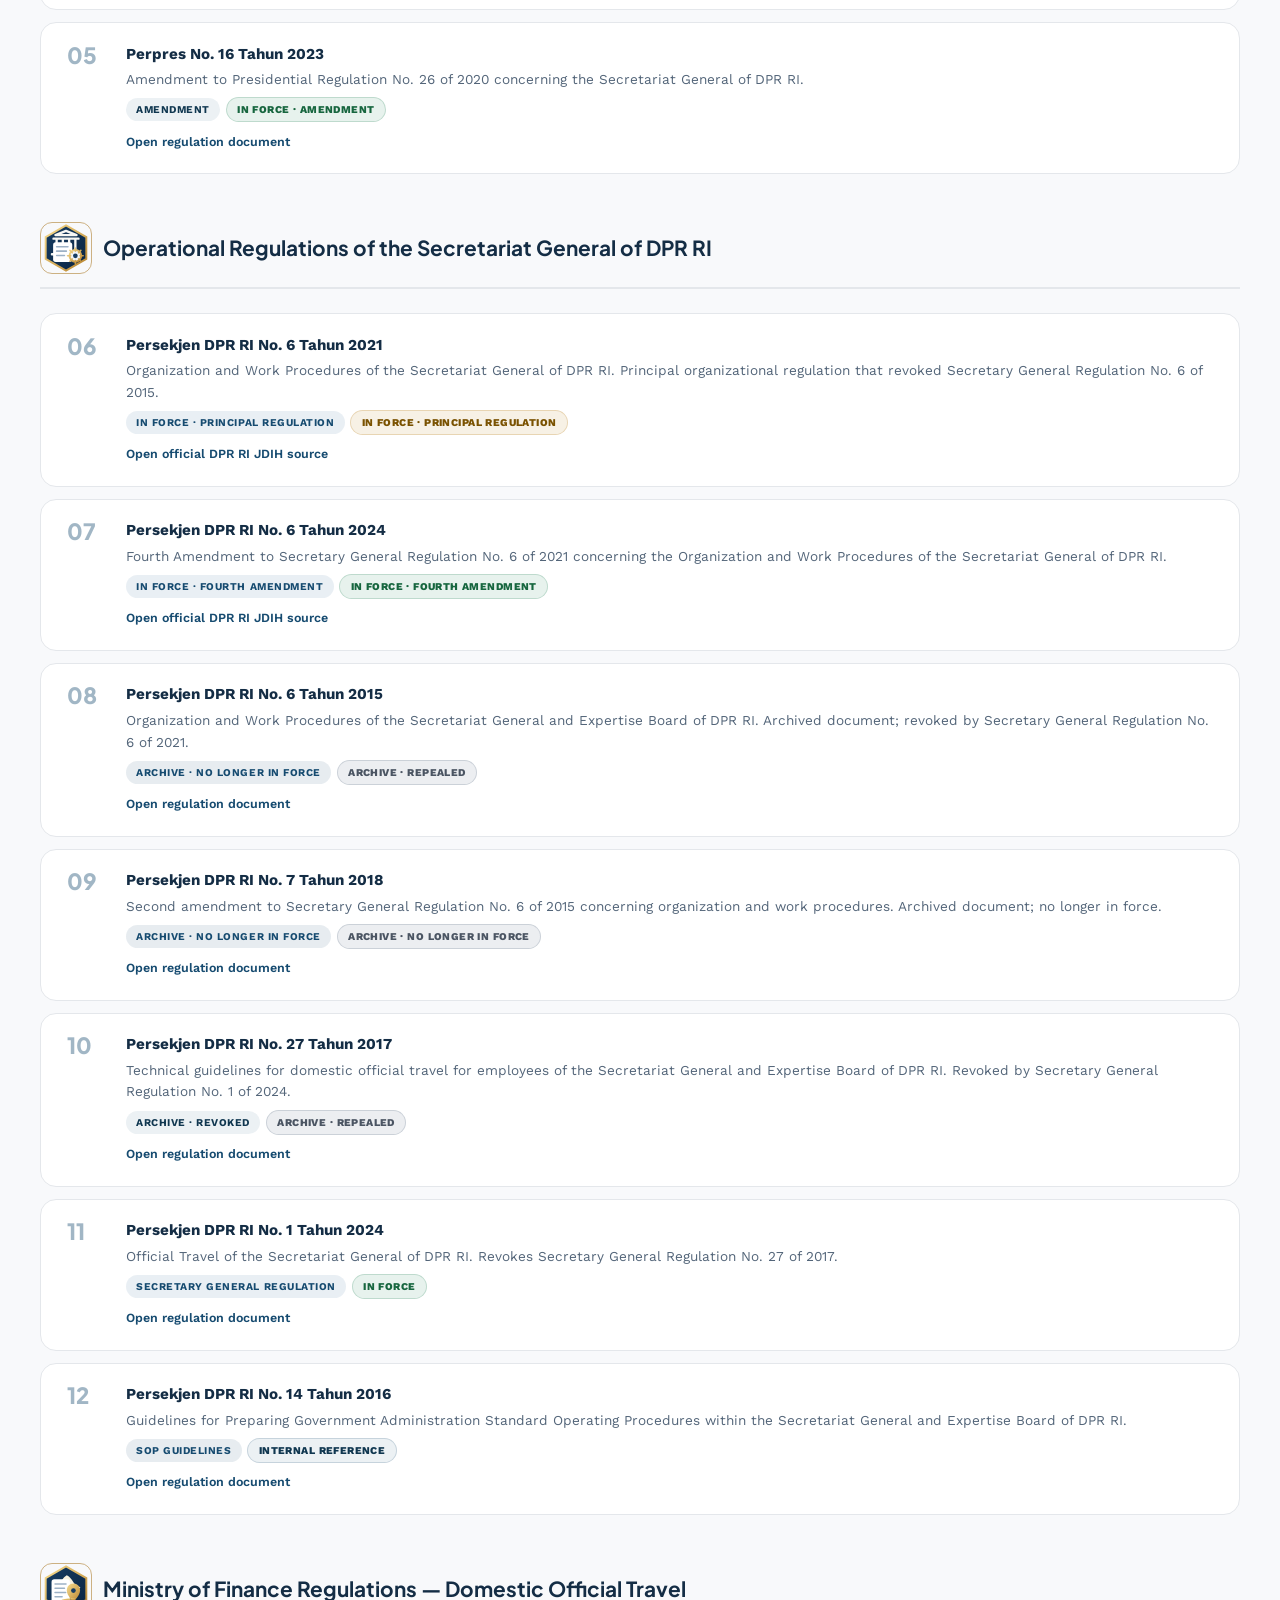
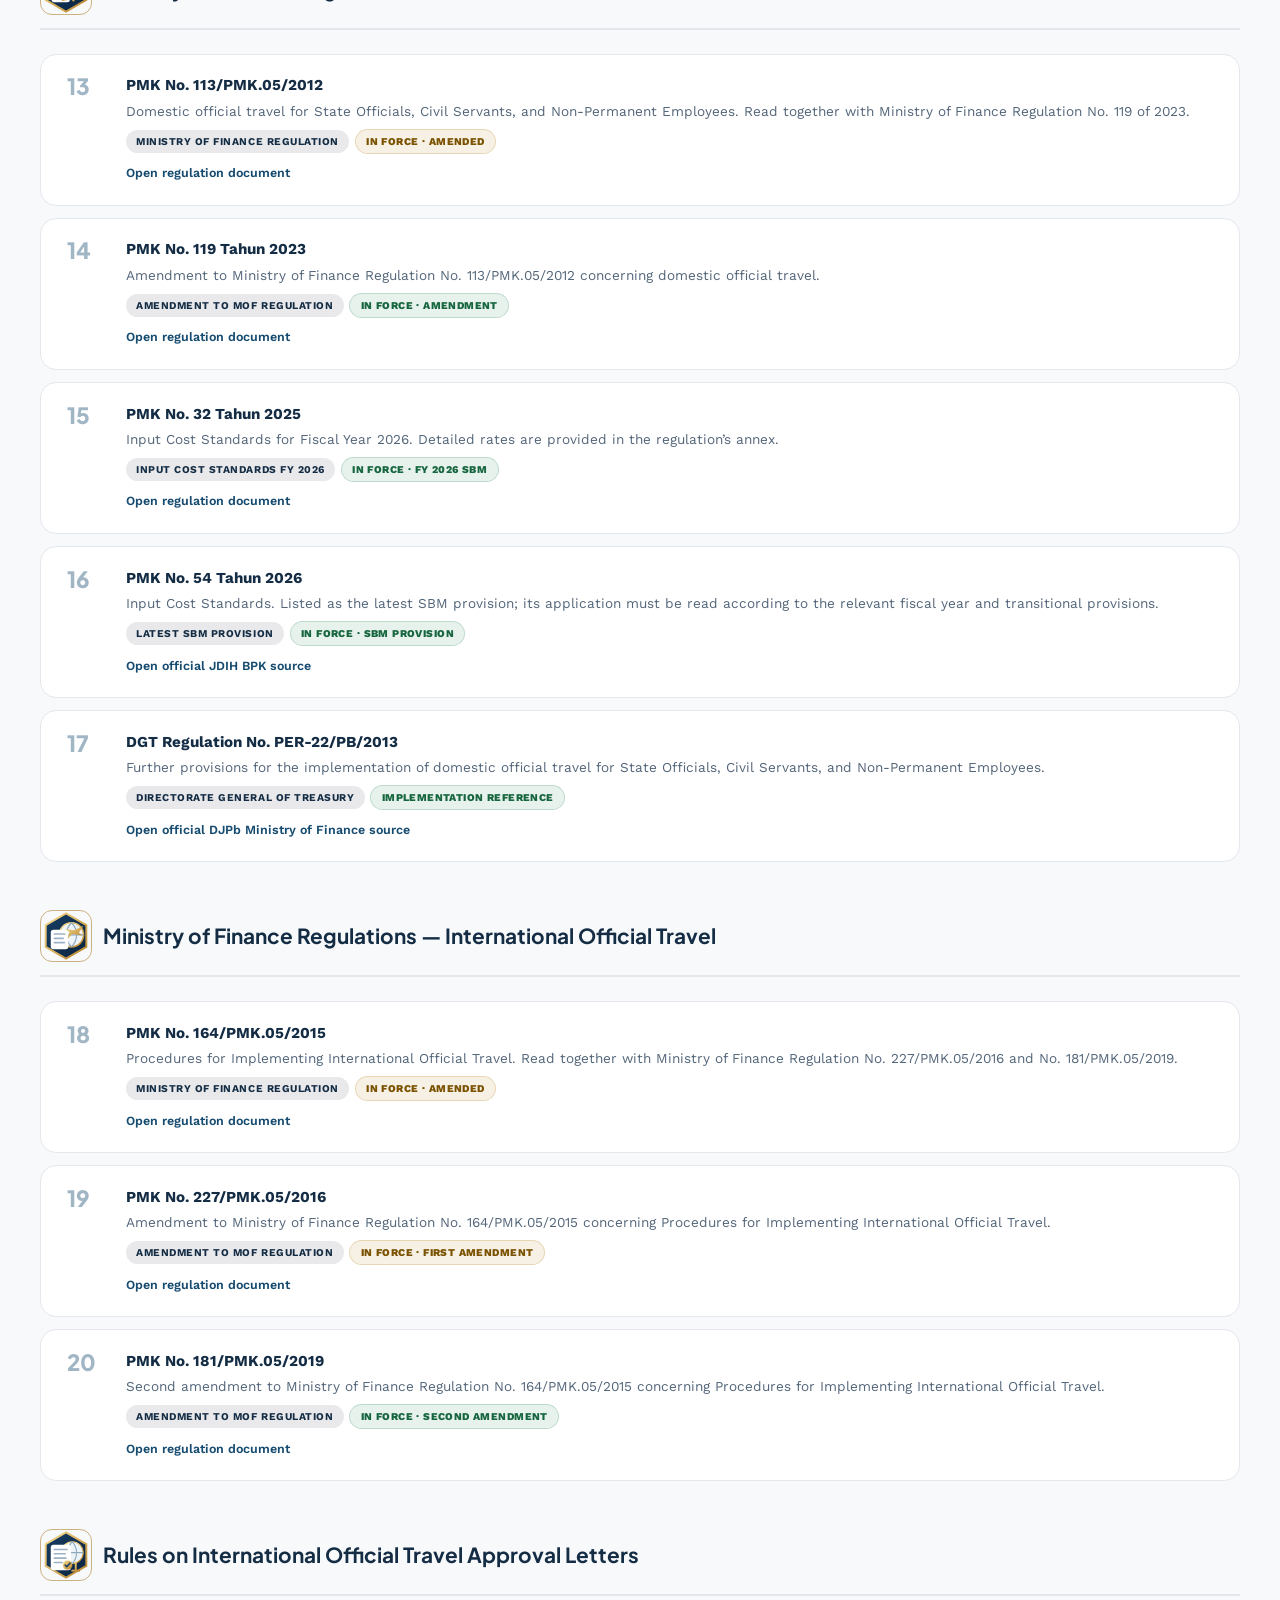
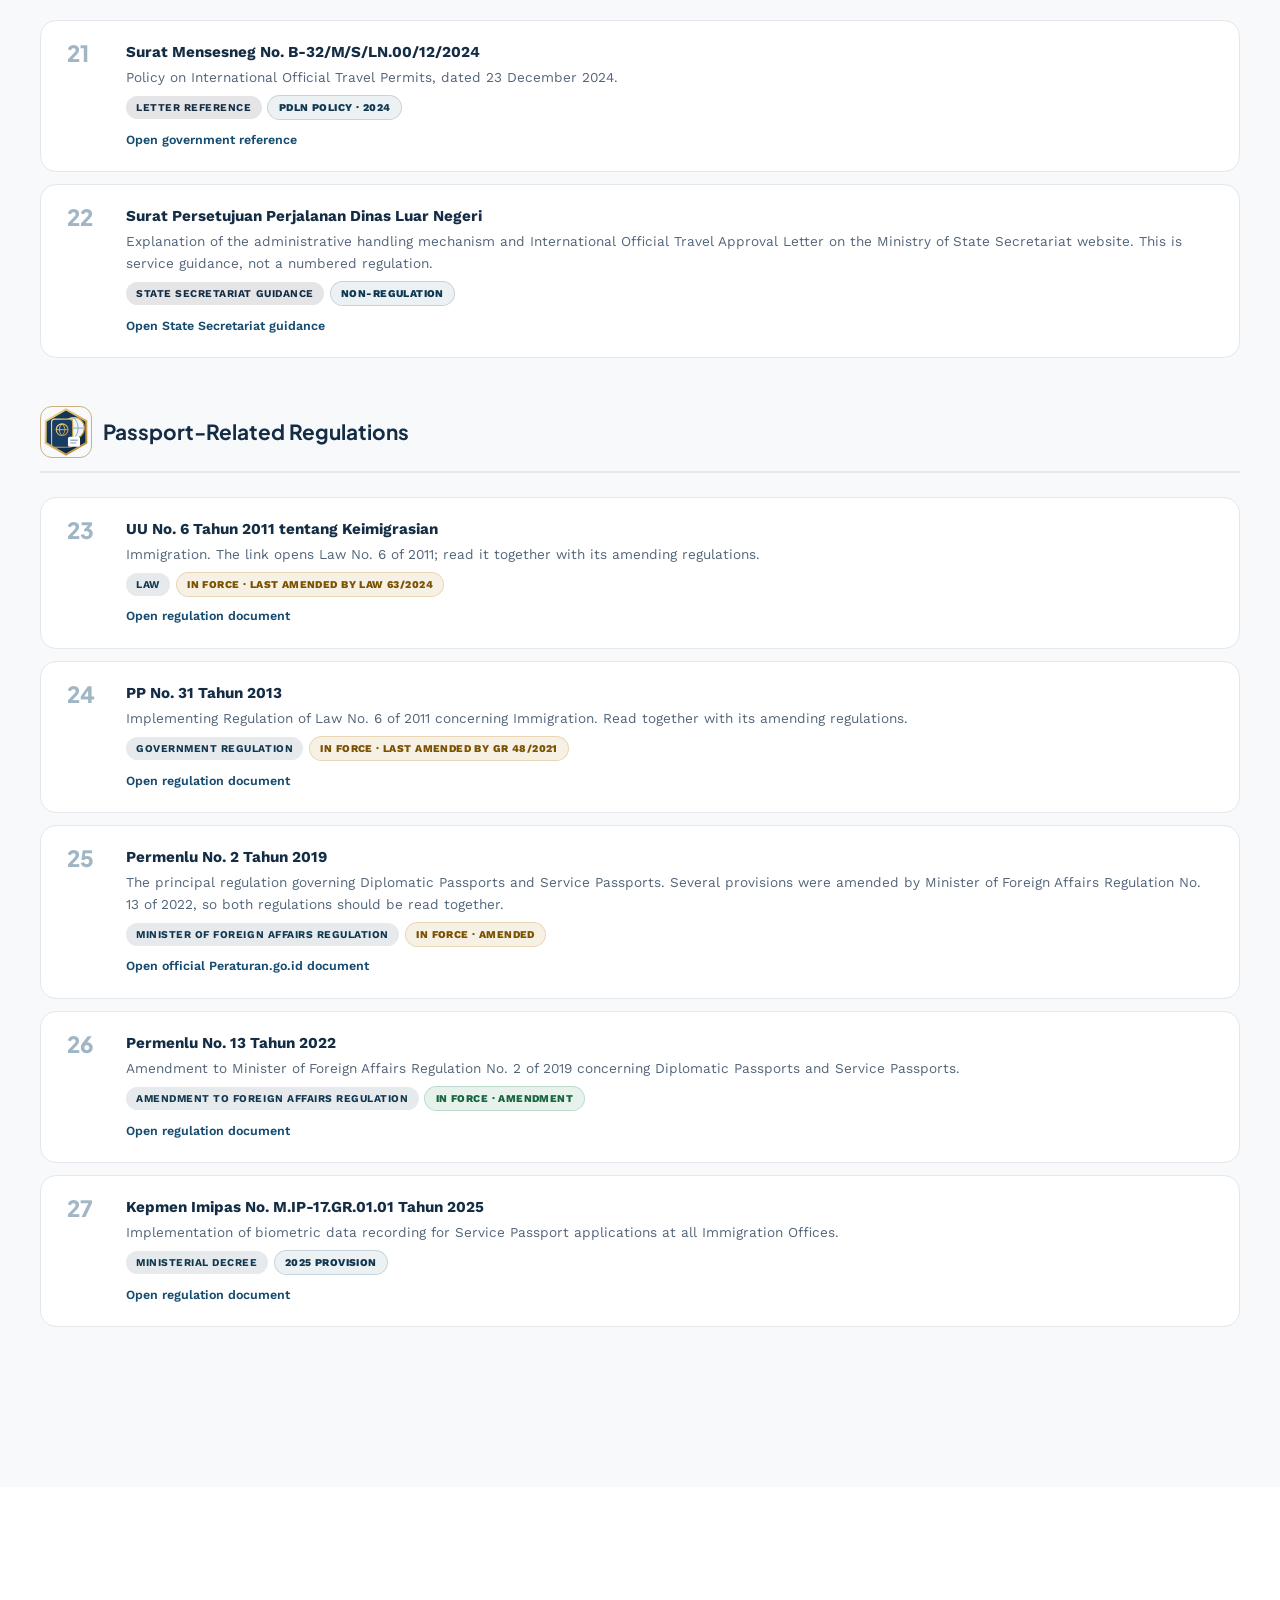
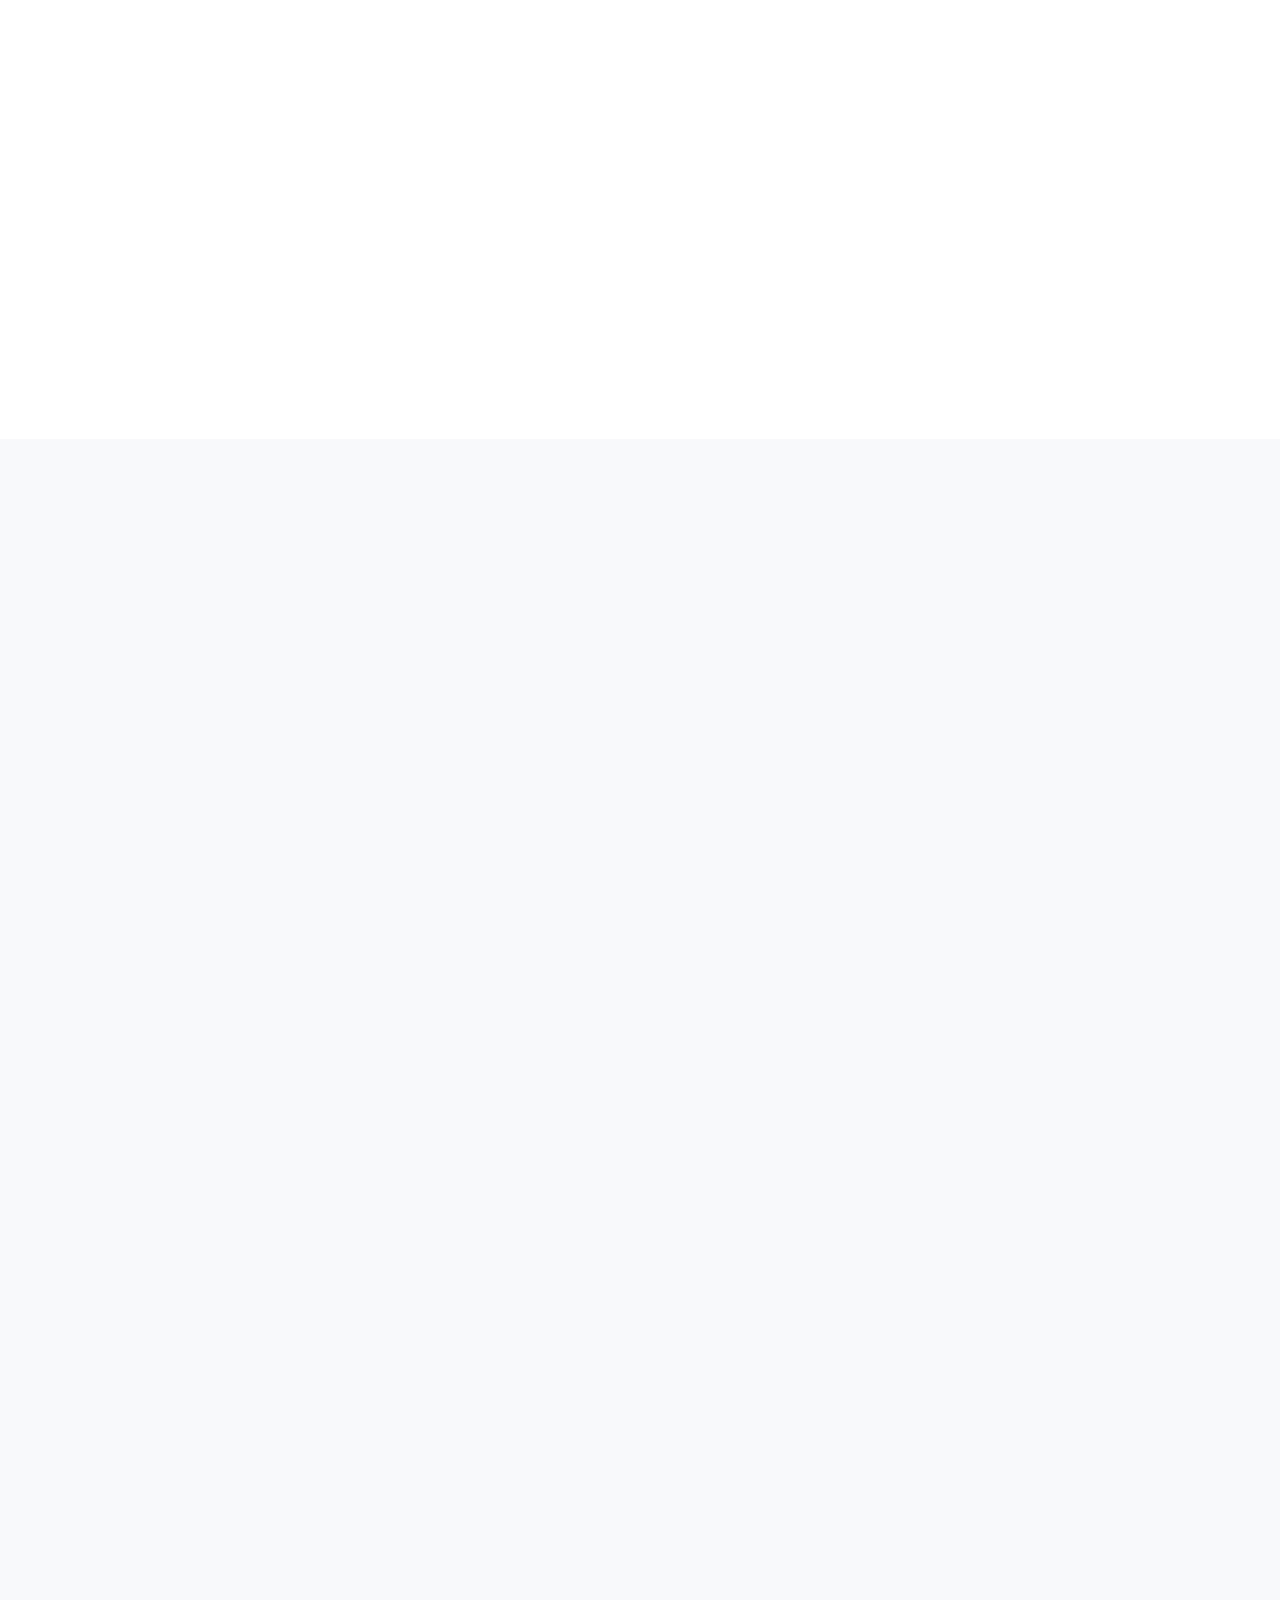
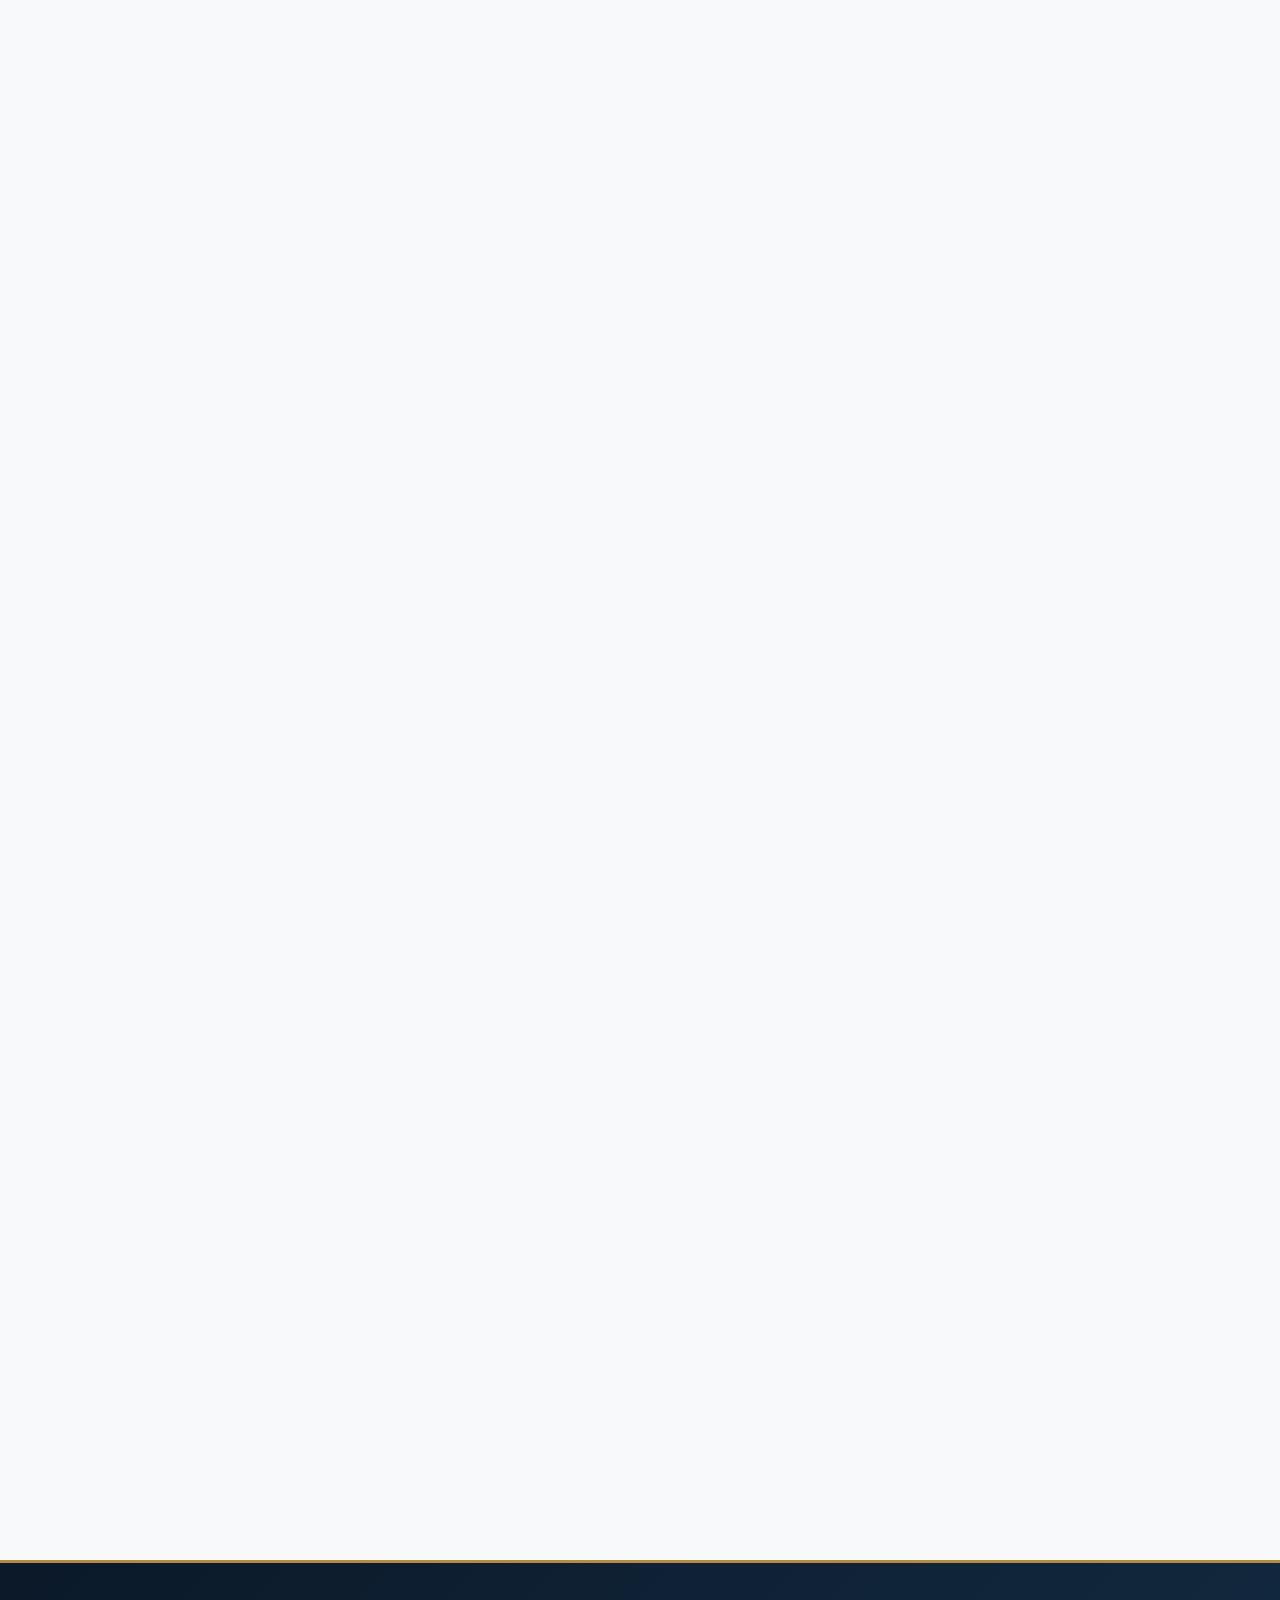
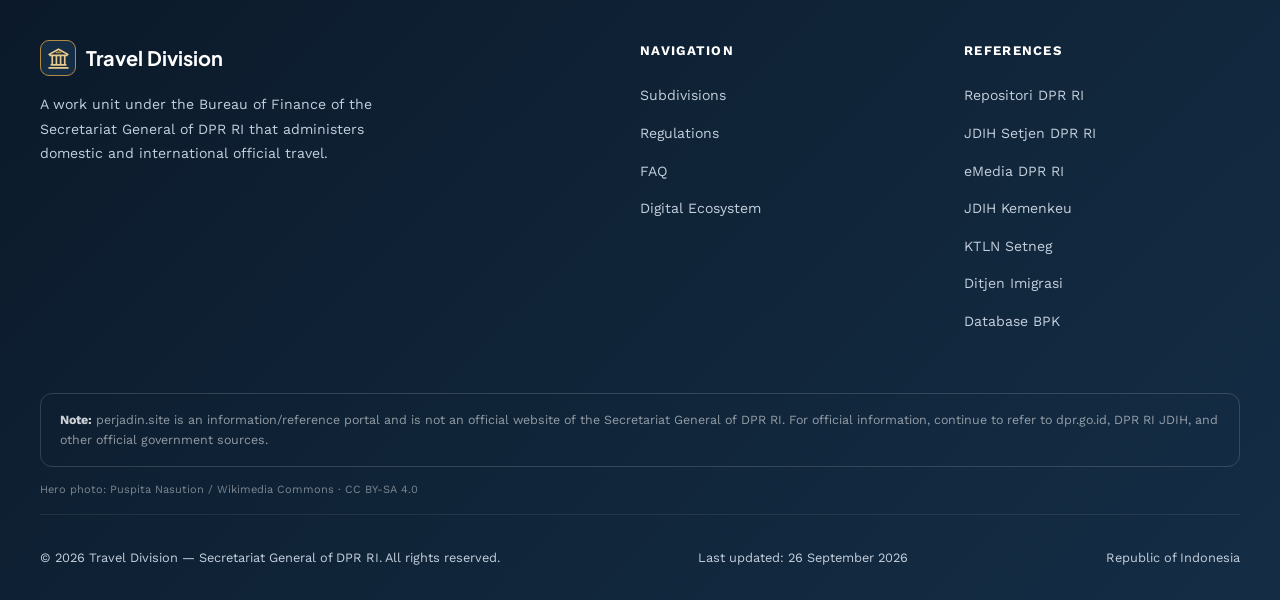
==== commit f1f0f7bc: "Restore and order English digital transformation timeline" ====
--- a/en.html
+++ b/en.html
@@ -400,6 +400,18 @@
       </div>
       <div class="digital-history-title">Travel Division Digital Transformation Milestones</div>
       <div class="digital-timeline" aria-label="Digital transformation timeline">
+      <a class="digital-history-card reveal" href="https://jdih.dpr.go.id/berita/detail/id/61090" target="_blank" rel="noopener noreferrer">
+        <div class="digital-history-icon"><img src="/assets/logo-pandora.webp?v=20261008-1" alt="PANDORA" width="256" height="256" loading="lazy" decoding="async"></div>
+        <div><h3>PANDORA Launch</h3><p>A milestone marking the launch of PANDORA as part of the Travel Division's digital service transformation. This record is retained as part of the unit's innovation history.</p><span class="digital-history-date">19 November 2025 · Transformation Archive</span></div>
+      </a>
+      <a class="digital-history-card reveal" href="https://emedia.dpr.go.id/news/2026/02/03/menuju-parlemen-modern-setjen-dpr-ri-integrasikan-sistem-perjalanan-dinas" target="_blank" rel="noopener noreferrer">
+        <div class="digital-history-icon"><img src="/assets/logo-integrasi-sistem-perjalanan-dinas.svg?v=20260926-1" alt="Official Travel System Integration" width="256" height="256" loading="lazy" decoding="async"></div>
+        <div><h3>Official Travel System Integration Socialization</h3><p>A milestone in strengthening the digital ecosystem to support more effective, efficient, and accountable official-travel processes.</p><span class="digital-history-date">2 February 2026 · Nusantara Building</span></div>
+      </a>
+      <a class="digital-history-card reveal" href="https://www.dpr.go.id/kegiatan-dpr/berita/Setjen-DPR-Hadirkan-PANDORA-untuk-Perkuat-Pengendalian-Perjalanan-Dinas-70260" target="_blank" rel="noopener noreferrer">
+        <div class="digital-history-icon"><img src="/assets/logo-pandora.webp?v=20261008-1" alt="PANDORA" width="256" height="256" loading="lazy" decoding="async"></div>
+        <div><h3>PANDORA Strengthens Official Travel Control</h3><p>Official DPR RI coverage on the use of PANDORA to strengthen oversight and accountability through real-time data integration, including monitoring of travel submissions, accountability, and budget realization.</p><span class="digital-history-date">26 October 2026 · DPR RI News</span></div>
+      </a>
             </div>
       <div class="ecosystem-reference-title">Related References</div>
       <a class="bento-card bento-half reveal" href="https://emedia.dpr.go.id/" target="_blank" rel="noopener noreferrer"><div class="bento-card-icon institutional-logo-wrap"><img src="/assets/logo-berita-dpr.svg?v=20260926-1" alt="DPR RI News" class="institutional-logo-img" width="256" height="256" loading="lazy" decoding="async"></div><h3>DPR RI News</h3><p>Follow DPR RI activity news through eMedia. The editorial team updates news on the source portal, so this page does not require manual news-code updates.</p><div class="bento-meta">Source <strong>eMedia DPR RI</strong></div><span class="bento-link">Open latest news <svg class="ui-icon" viewbox="0 0 24 24" fill="none" stroke="currentColor" stroke-width="1.6" stroke-linecap="round" stroke-linejoin="round" aria-hidden="true" focusable="false"><path d="M14 3h7v7m0-7L10 14M10 3H4v17h17v-6"></path></svg></span></a>
